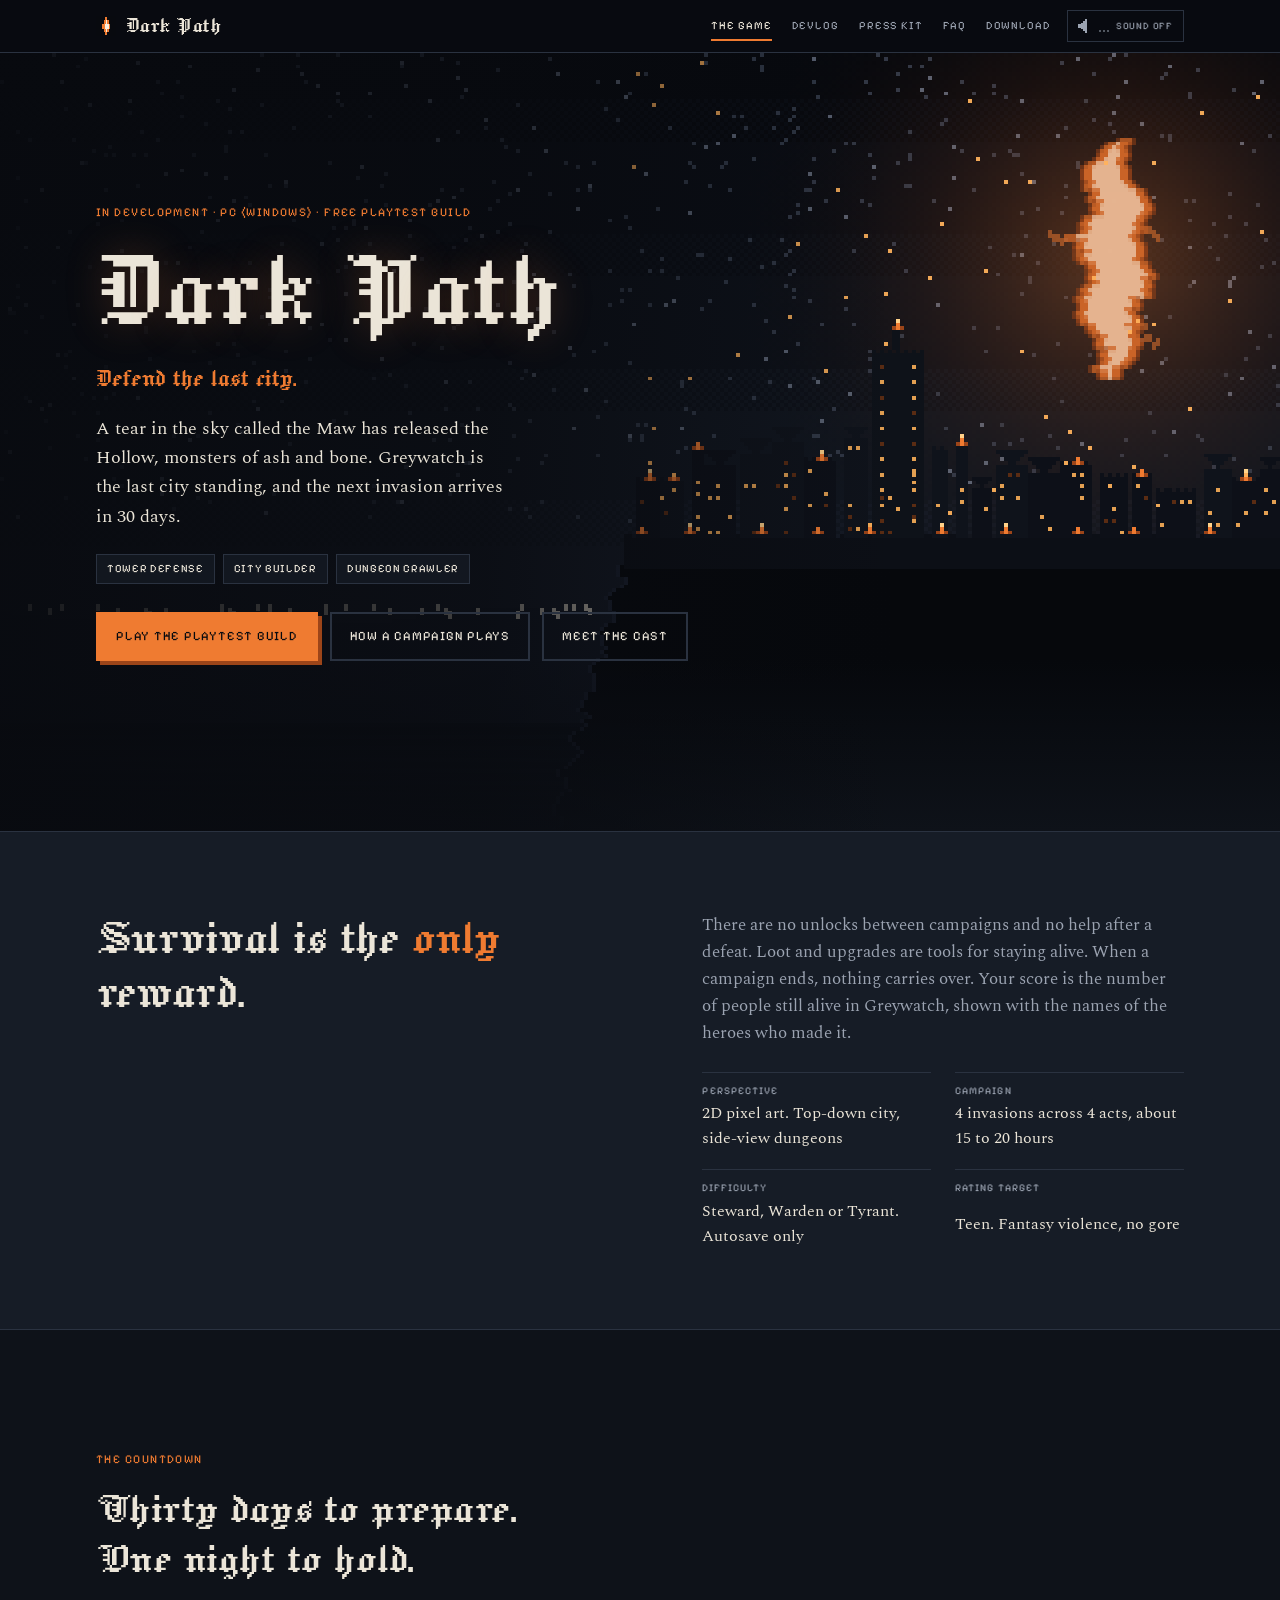
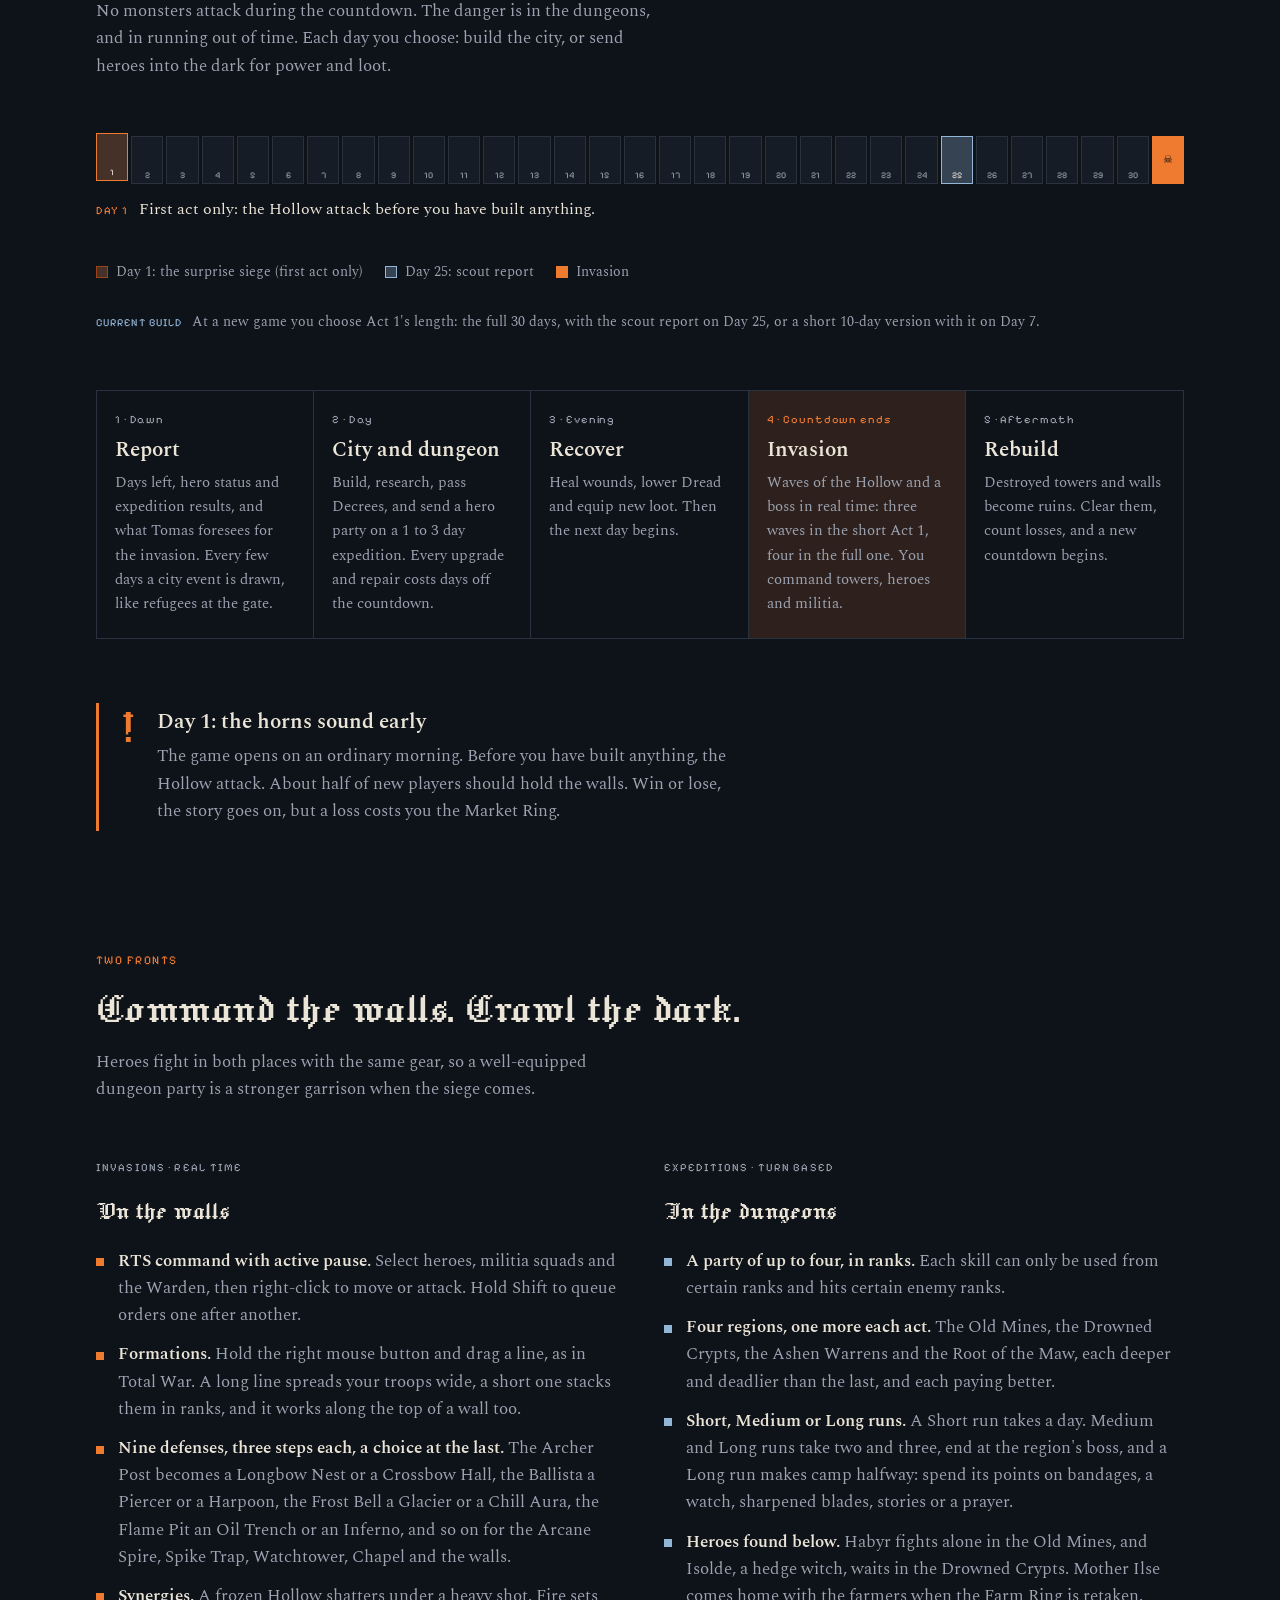
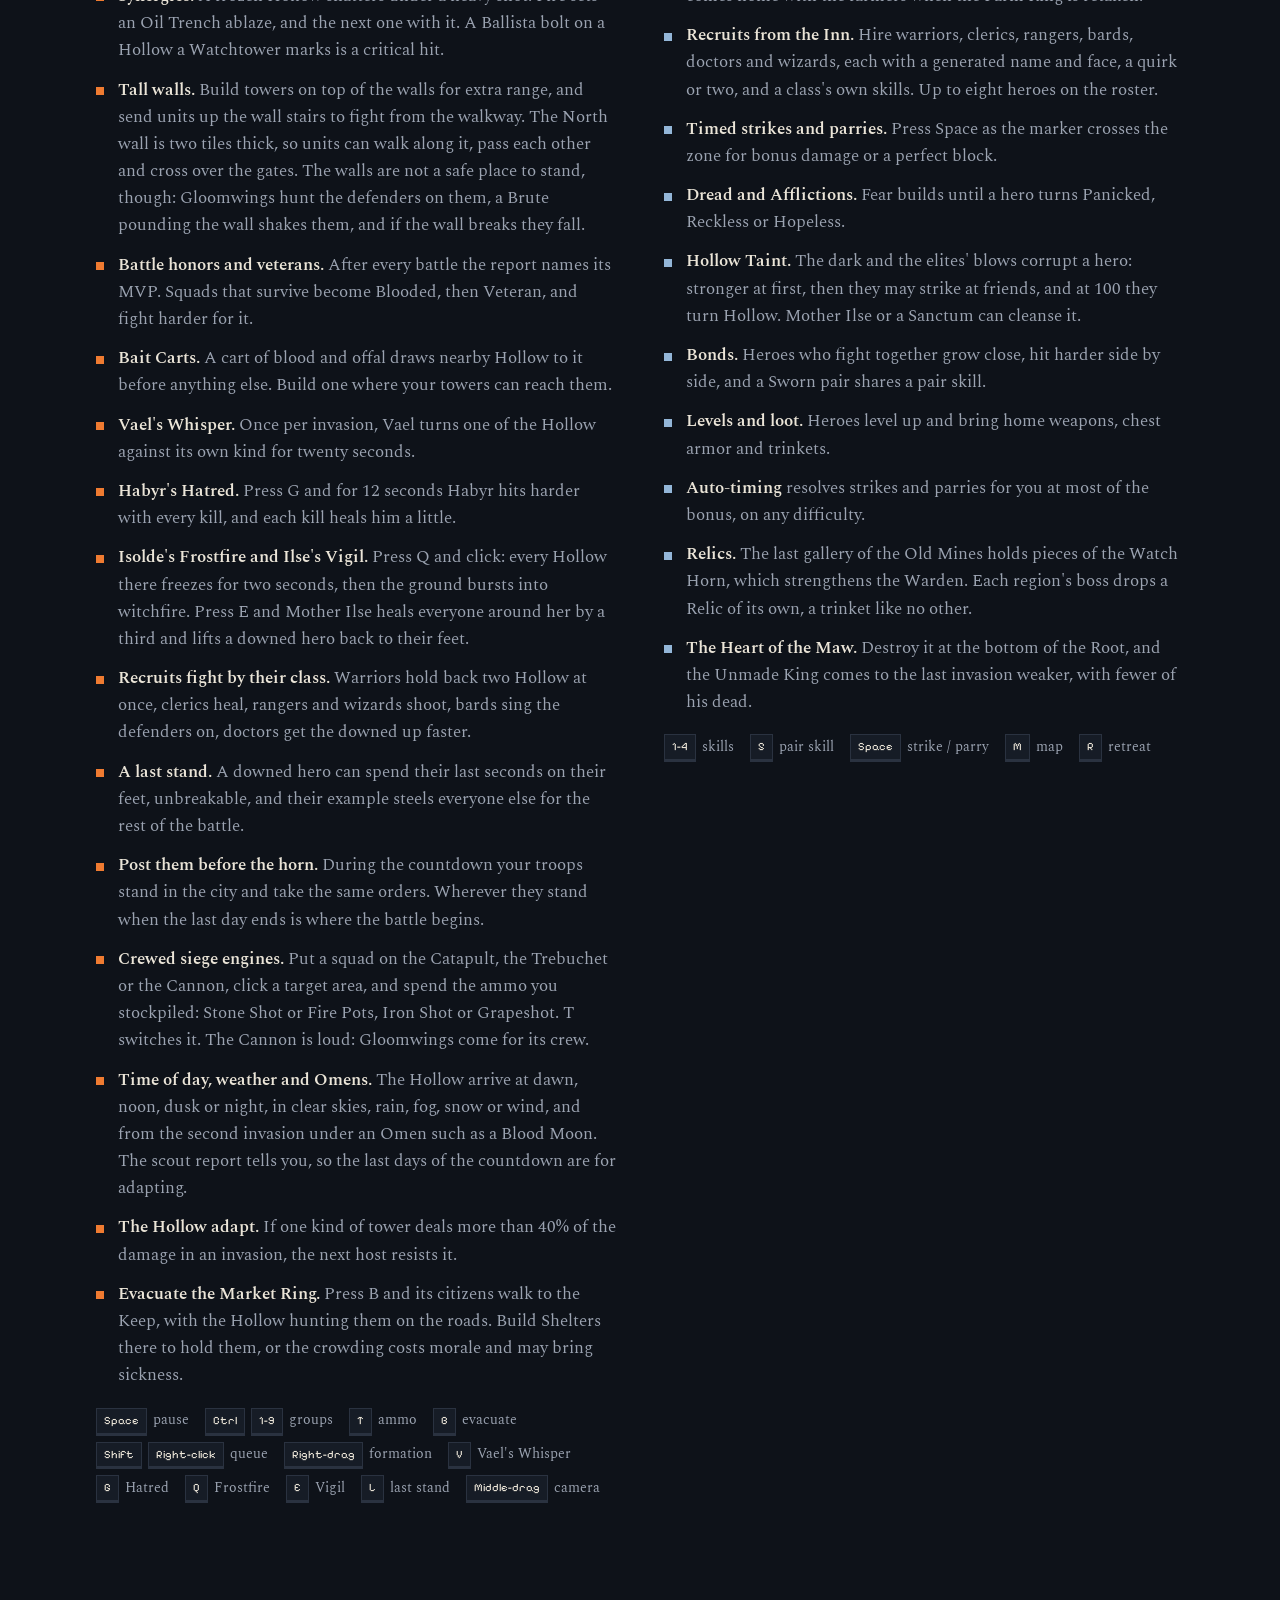
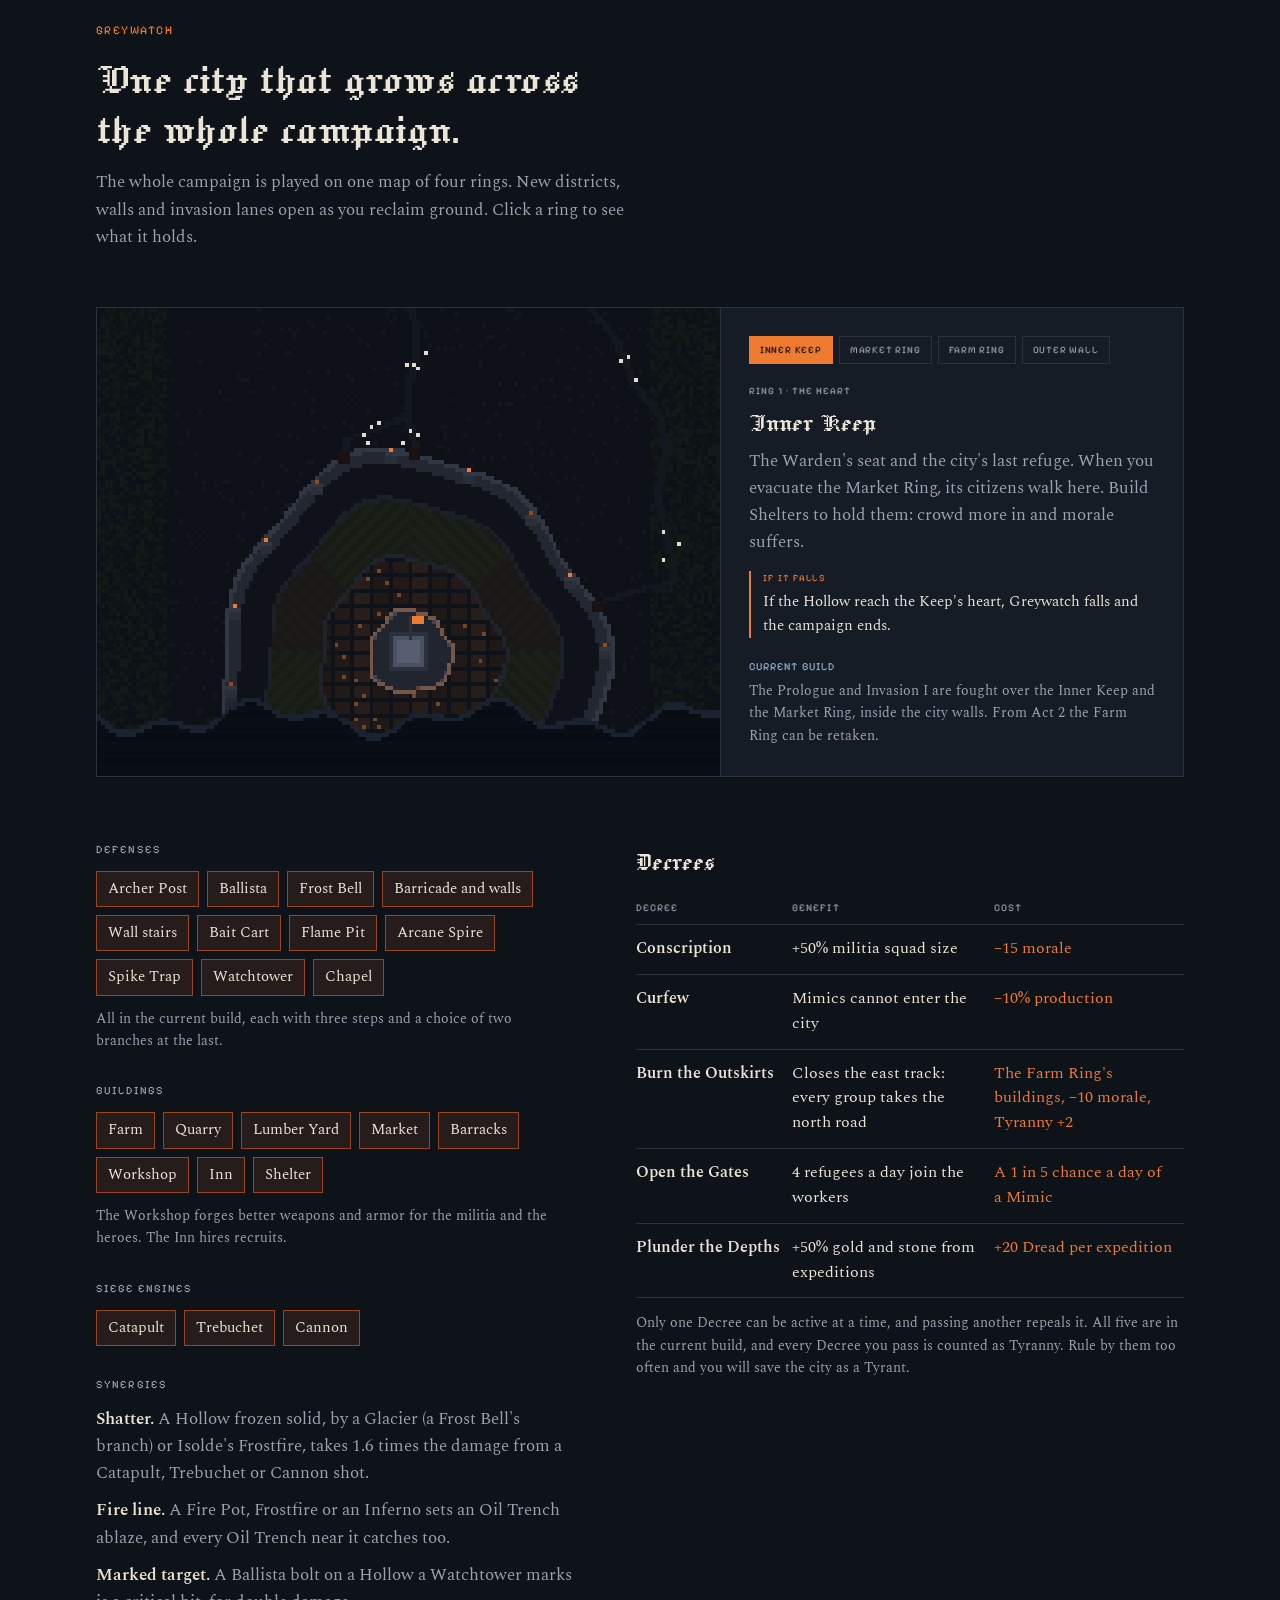
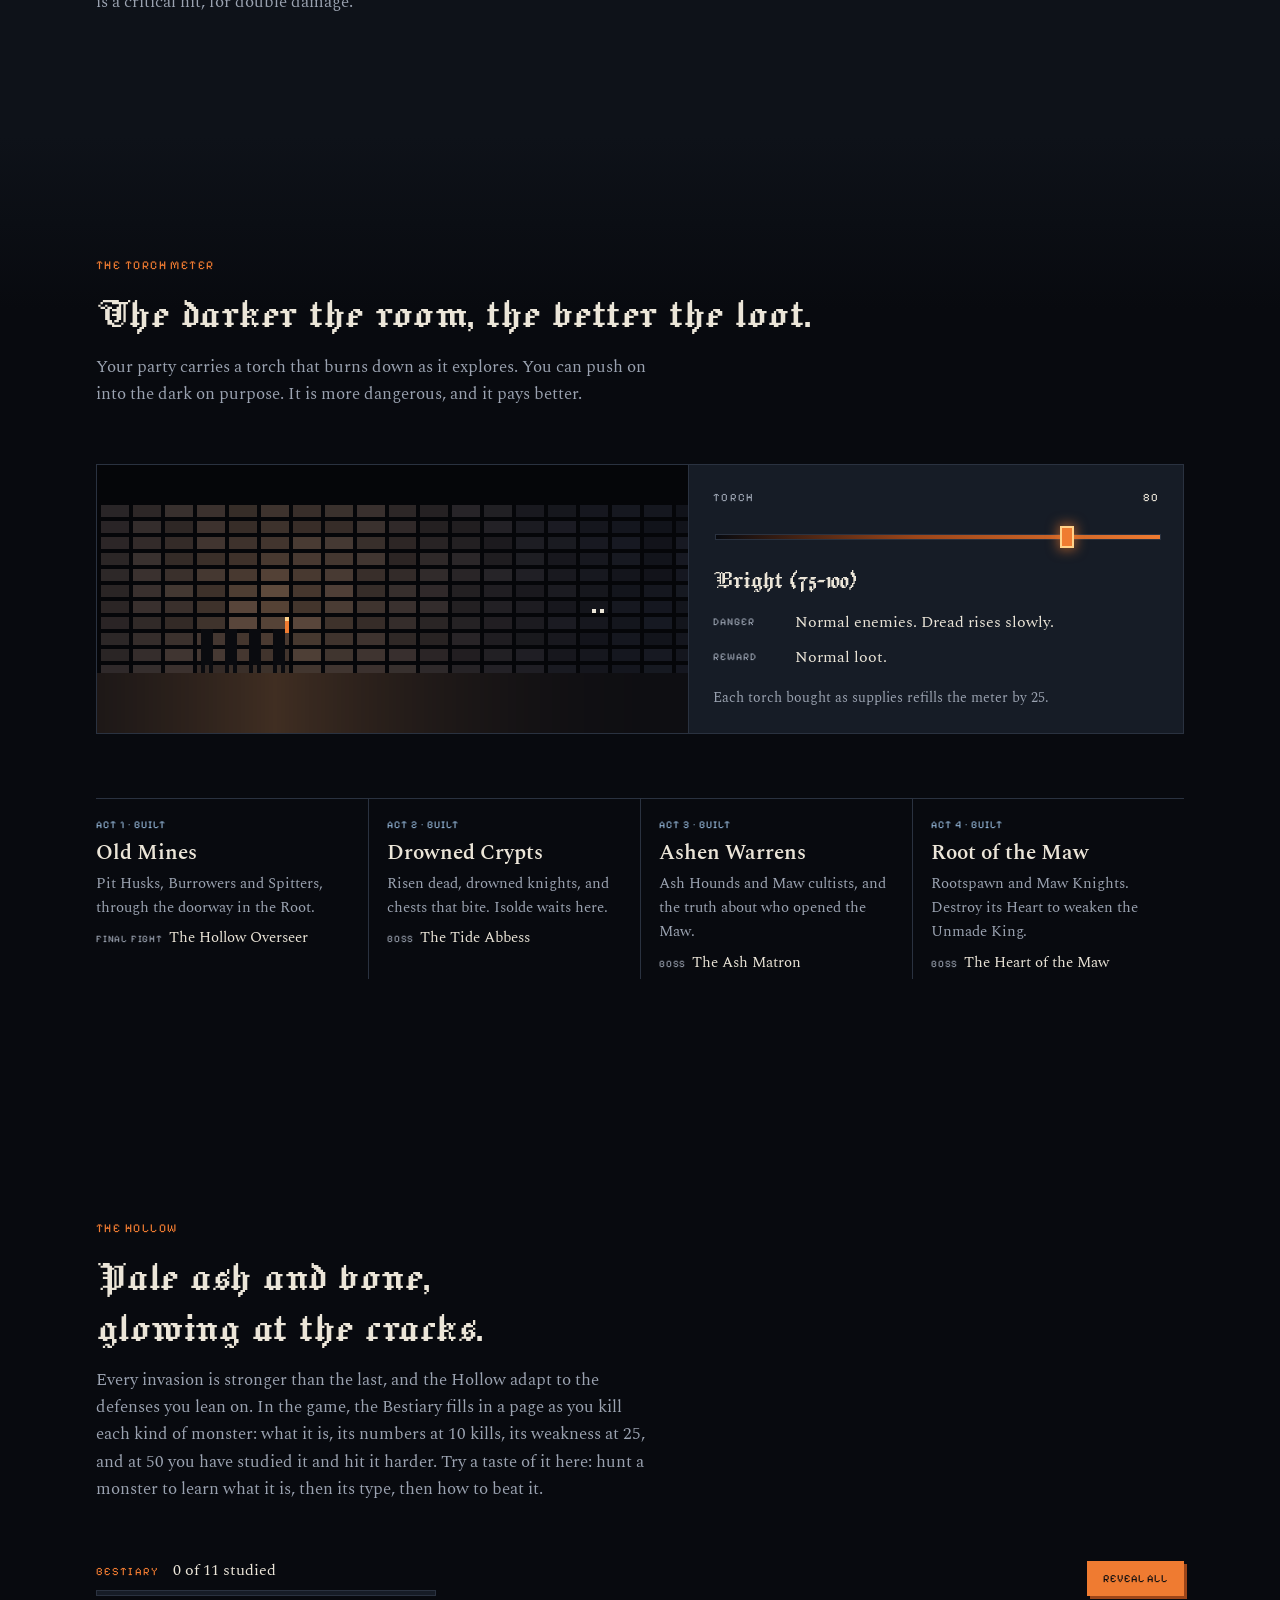
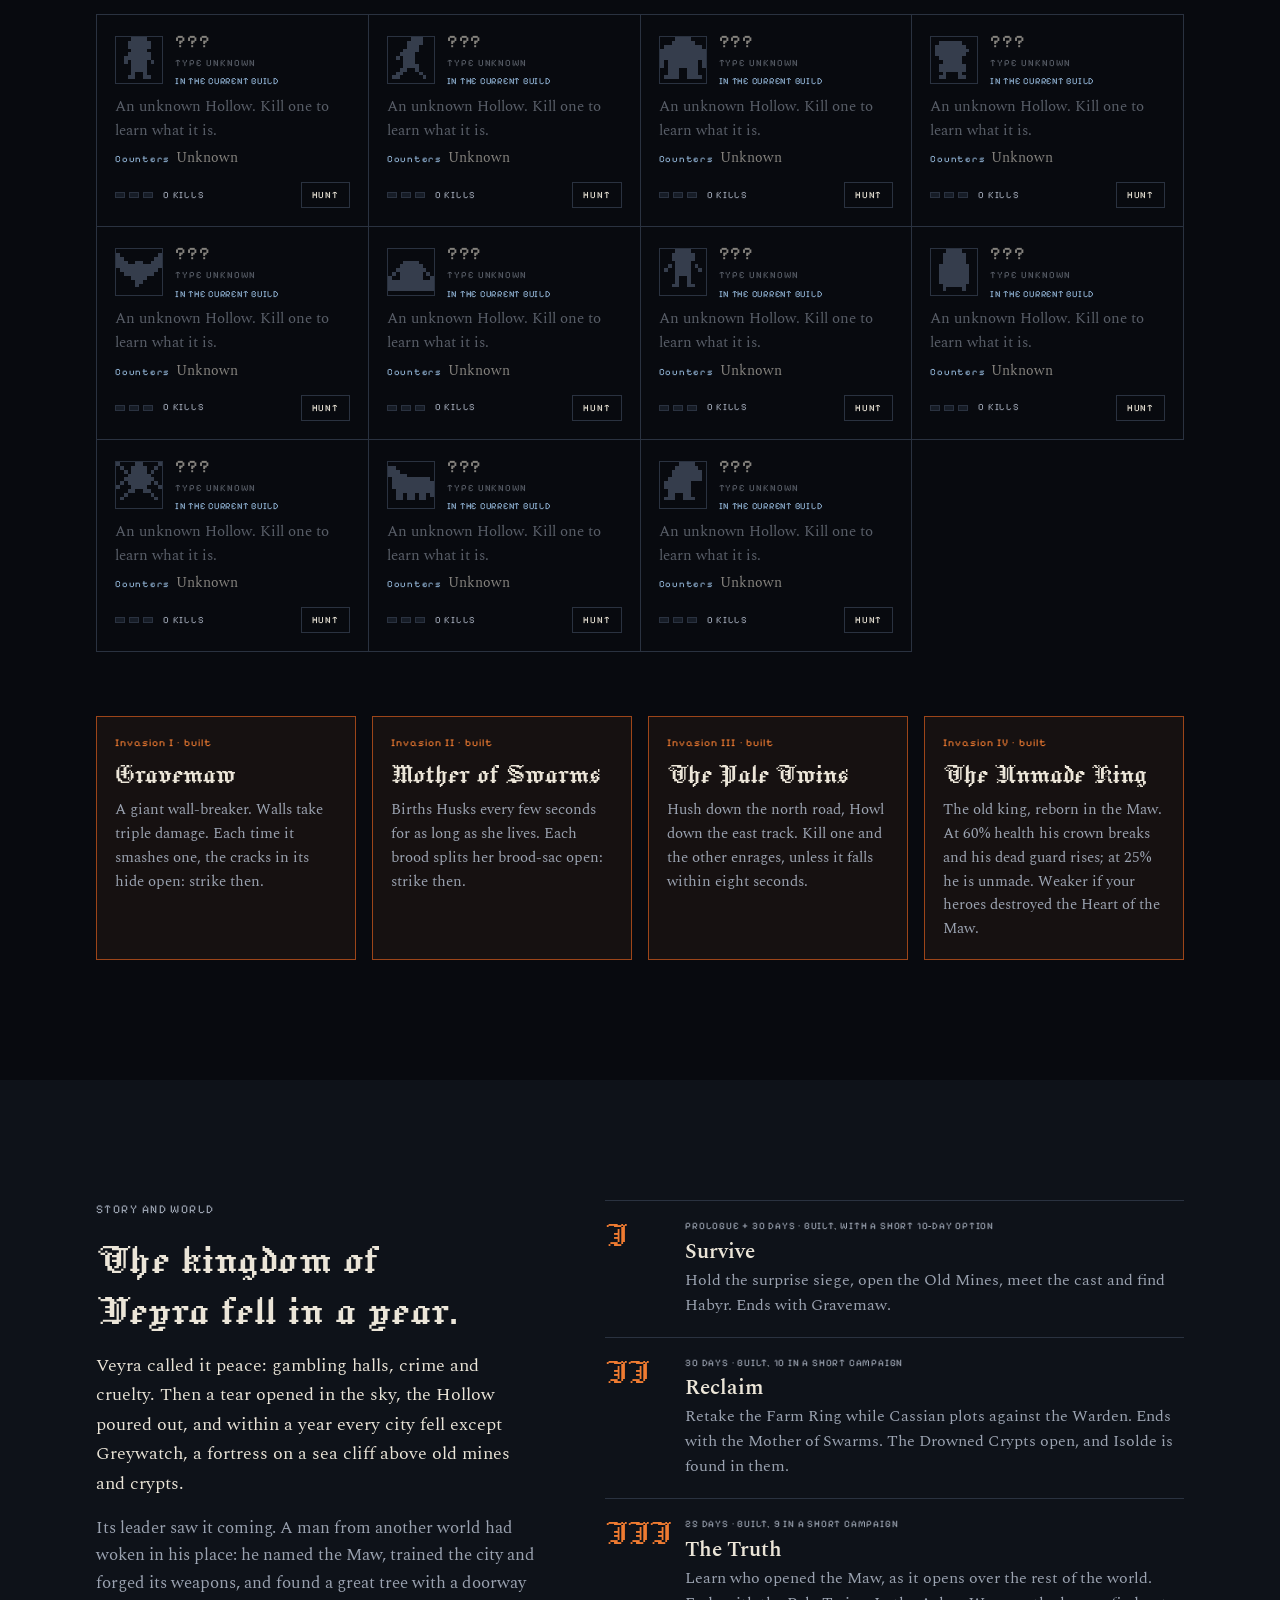
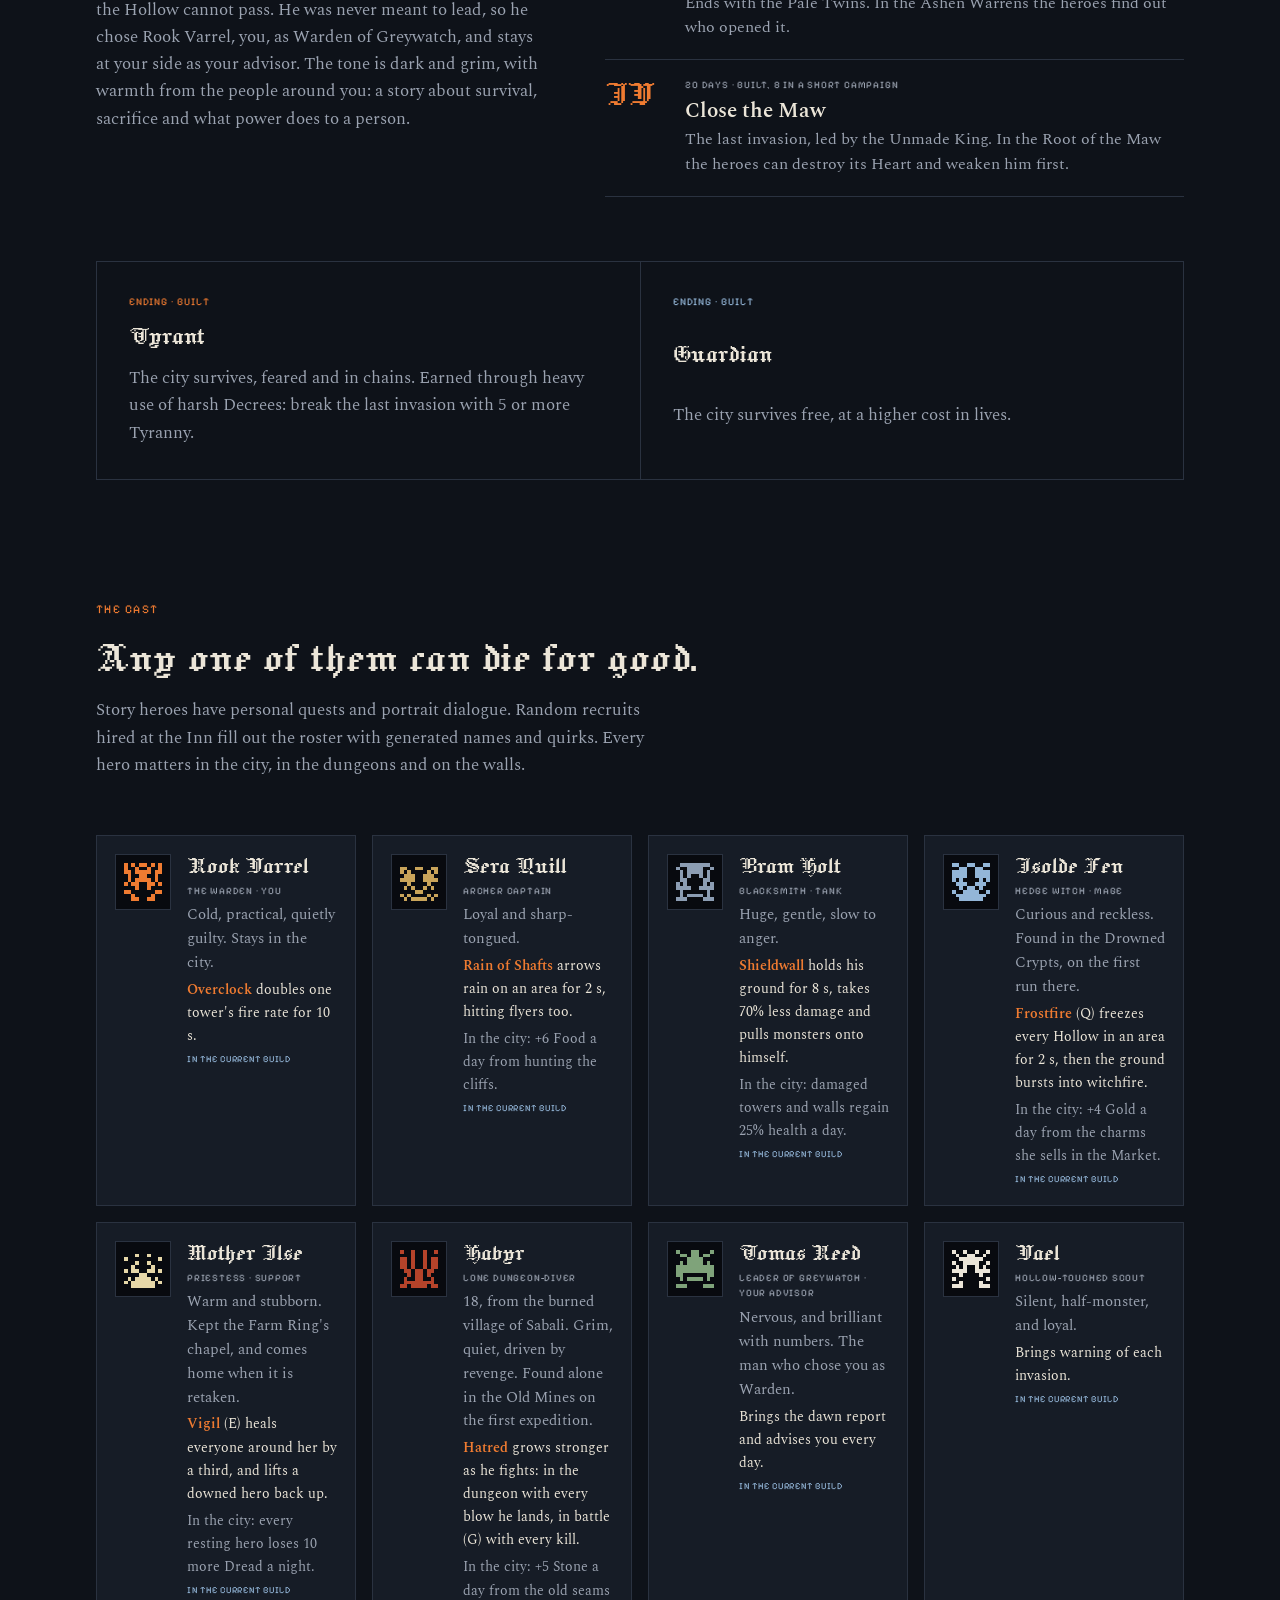
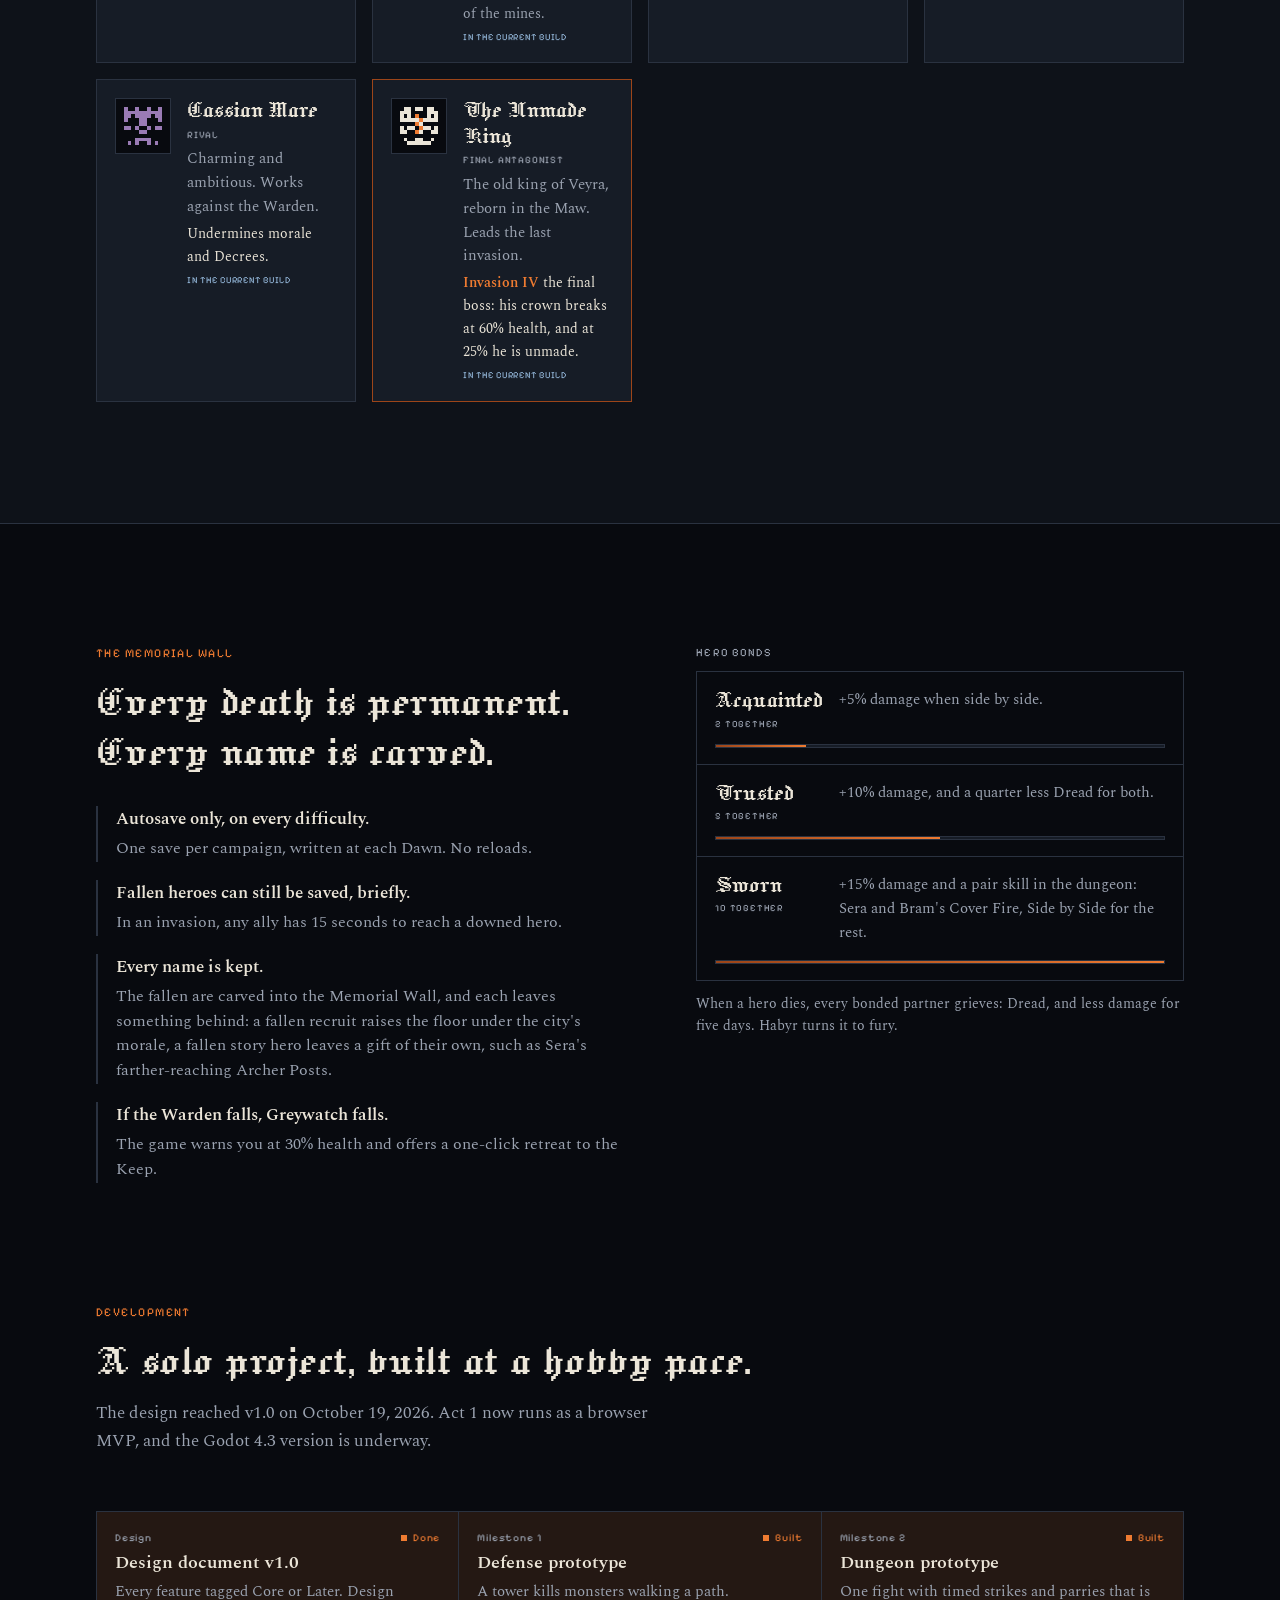
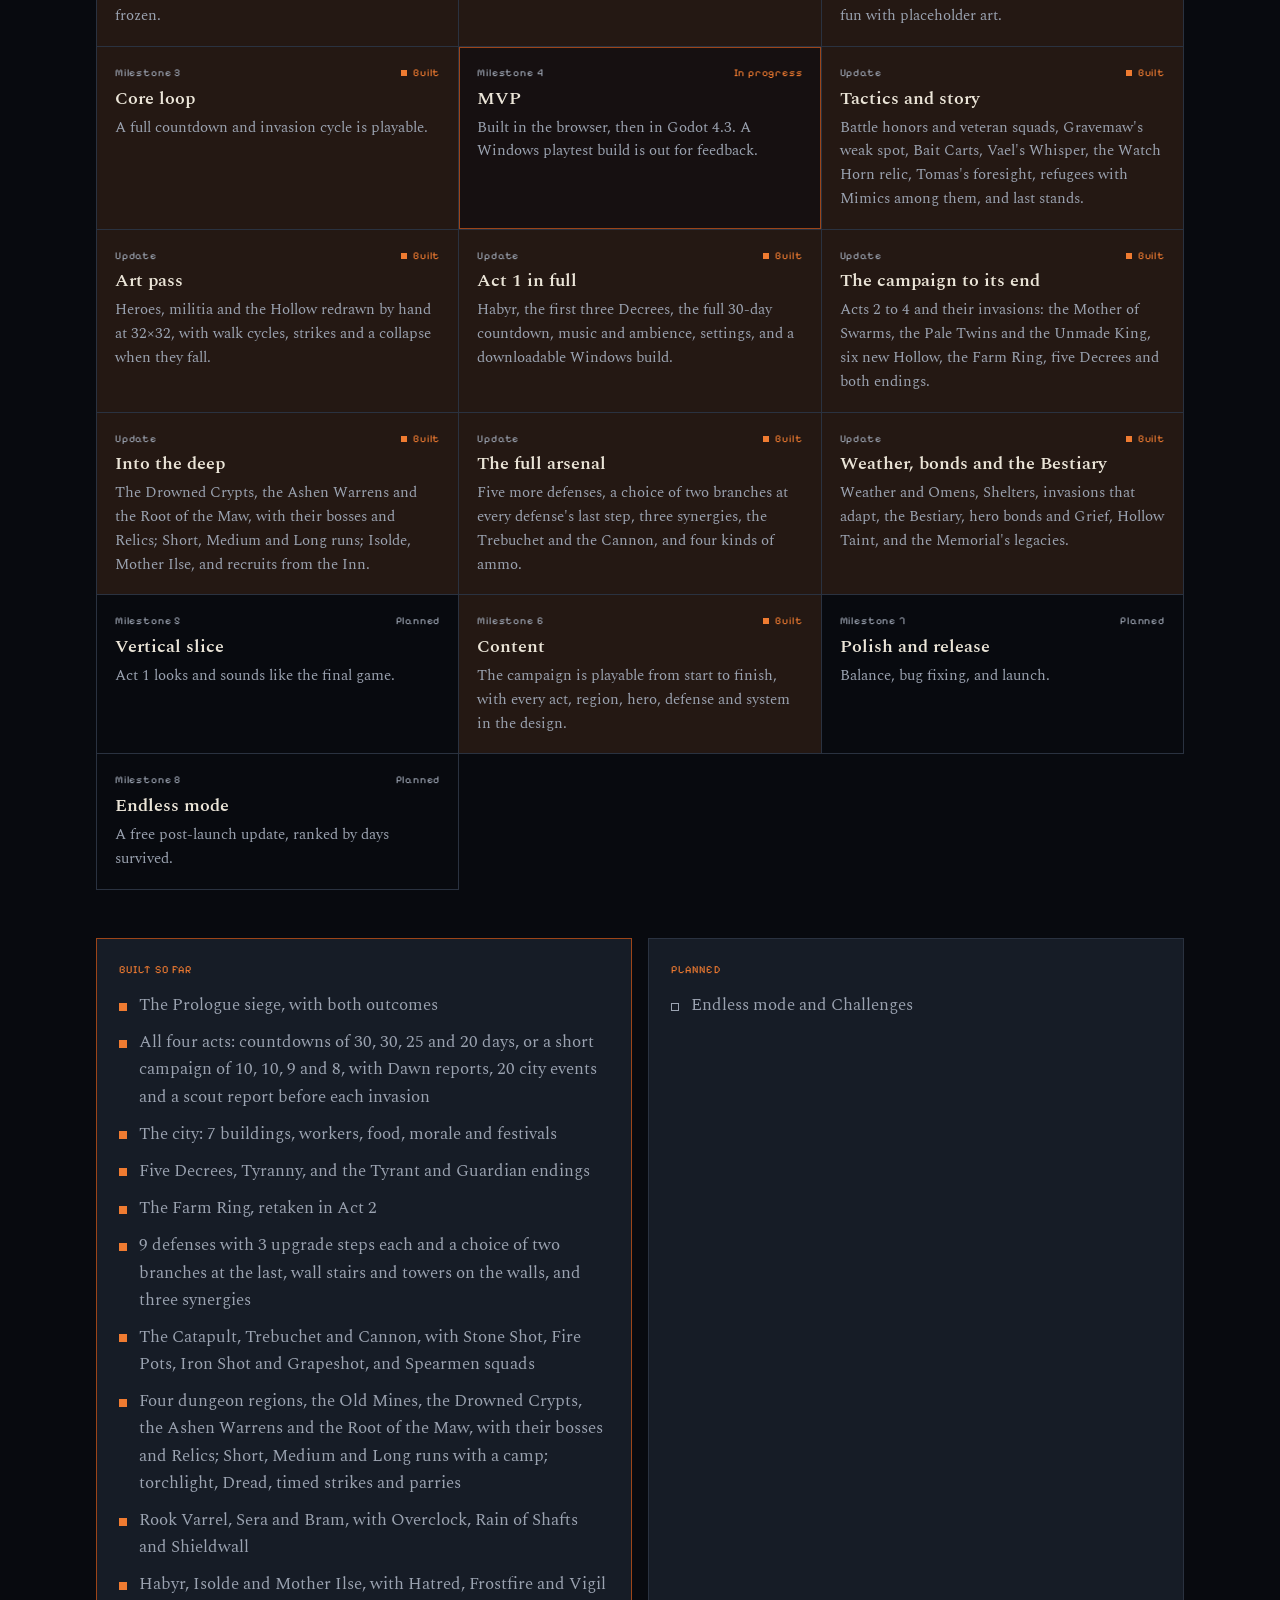
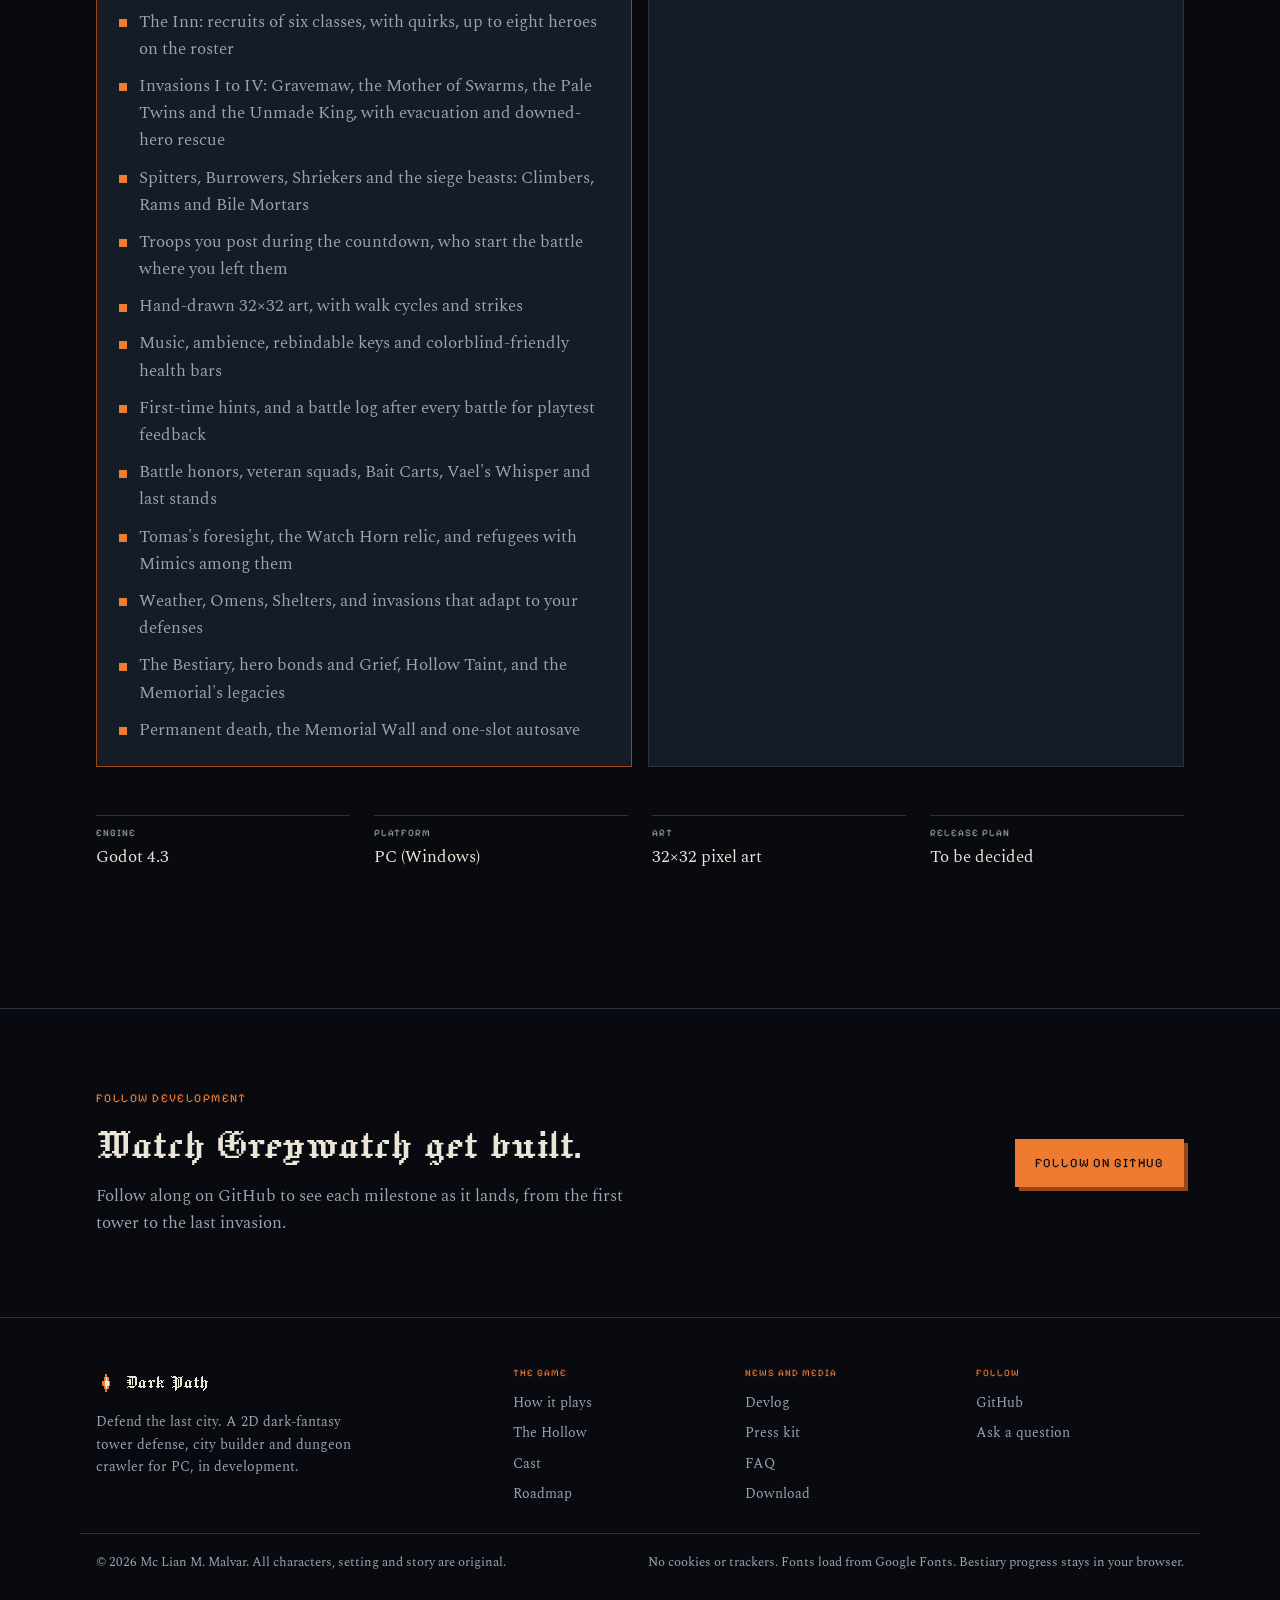
==== index.html @ 4300f41a "Weather and Omens, Shelters, adaptation, the Bestiary, bonds, Taint and the Memorial - Home page: we" ====
<!doctype html>
<html lang="en">
<head>
<meta charset="utf-8">
<meta name="viewport" content="width=device-width, initial-scale=1, viewport-fit=cover">
<title>Dark Path</title>
<meta name="description" content="Dark Path: a 2D dark-fantasy tower defense, city builder and dungeon crawler. Defend the last city.">
<link rel="canonical" href="https://mclianmalvar.github.io/darkpath/">
<meta name="theme-color" content="#080a0f">
<meta property="og:type" content="website">
<meta property="og:site_name" content="Dark Path">
<meta property="og:title" content="Dark Path">
<meta property="og:description" content="Dark Path: a 2D dark-fantasy tower defense, city builder and dungeon crawler. Defend the last city.">
<meta property="og:url" content="https://mclianmalvar.github.io/darkpath/">
<meta property="og:image" content="https://mclianmalvar.github.io/darkpath/og.png">
<meta property="og:image:width" content="1200">
<meta property="og:image:height" content="630">
<meta property="og:image:alt" content="Dark Path: the walled city of Greywatch on a sea cliff, under a glowing tear in the night sky.">
<meta name="twitter:card" content="summary_large_image">
<link rel="icon" type="image/svg+xml" href="assets/favicon.svg">
<link rel="preconnect" href="https://fonts.googleapis.com">
<link rel="preconnect" href="https://fonts.gstatic.com" crossorigin>
<link rel="stylesheet" href="https://fonts.googleapis.com/css2?family=Jacquard+12&family=Pixelify+Sans:wght@400..700&family=Spectral:ital,wght@0,400;0,600;1,400&display=swap">
<link rel="stylesheet" href="assets/site.css">
<script src="assets/site.js" defer></script>
<script src="assets/home.js" defer></script>
</head>
<body>
<header class="topbar">
  <div class="wrap">
    <a class="mark" href="#top"><svg viewBox="0 0 16 16" width="20" height="20" aria-hidden="true" shape-rendering="crispEdges"><rect width="16" height="16" fill="#080a0f"/><path fill="#ef7b31" d="M7 1h2v2h1v3h1v4h-1v3H9v2H7v-2H6v-3H5V6h1V3h1z"/><path fill="#f7efe0" d="M8 3h1v3h1v4H9v3H8v-3H7V6h1z"/></svg>Dark Path</a>
    <nav aria-label="Site">
      <a href="index.html" aria-current="page">The game</a>
      <a href="devlog.html">Devlog</a>
      <a href="presskit.html">Press kit</a>
      <a href="faq.html">FAQ</a>
      <a href="download.html">Download</a>
    </nav>
    <div class="bar-actions">
      <button type="button" class="sound-toggle" id="sound-toggle" aria-pressed="false" aria-label="Sound">
        <svg viewBox="0 0 14 14" width="14" height="14" aria-hidden="true" shape-rendering="crispEdges" fill="currentColor"><rect x="0" y="5" width="3" height="4"/><rect x="3" y="4" width="2" height="6"/><rect x="5" y="2" width="2" height="10"/><rect x="7" y="0" width="2" height="14"/></svg>
        <span class="bars" aria-hidden="true"><i></i><i></i><i></i></span>
        <span class="sound-label">Sound off</span>
      </button>
      <button type="button" class="menu-btn" id="menu-btn" aria-expanded="false" aria-controls="mmenu" aria-label="Open menu"><i></i><i></i><i></i></button>
    </div>
  </div>
  <span class="fuse" aria-hidden="true"></span>
</header>

<div class="mmenu" id="mmenu">
  <nav aria-label="All pages">
    <span class="menu-label">On this page</span>
    <a href="#cycle" style="--i:0"><span>The countdown</span><small>Thirty days to prepare</small></a>
    <a href="#fight" style="--i:1"><span>Two fronts</span><small>The walls and the dungeons</small></a>
    <a href="#city" style="--i:2"><span>Greywatch</span><small>The map and the Decrees</small></a>
    <a href="#dungeon" style="--i:3"><span>The torch meter</span><small>Push into the dark</small></a>
    <a href="#hollow" style="--i:4"><span>The Hollow</span><small>The Bestiary and the bosses</small></a>
    <a href="#story" style="--i:5"><span>Story</span><small>The fall of Veyra</small></a>
    <a href="#cast" style="--i:6"><span>Cast</span><small>Ten characters</small></a>
    <a href="#memorial" style="--i:7"><span>Memorial Wall</span><small>Every death is final</small></a>
    <a href="#roadmap" style="--i:8"><span>Roadmap</span><small>Development milestones</small></a>
    <span class="menu-label">Pages</span>
    <a href="index.html" aria-current="page" style="--i:9"><span>The game</span><small>Defend the last city</small></a>
    <a href="devlog.html" style="--i:10"><span>Devlog</span><small>News from Greywatch</small></a>
    <a href="presskit.html" style="--i:11"><span>Press kit</span><small>Facts, logos and art</small></a>
    <a href="faq.html" style="--i:12"><span>FAQ</span><small>Common questions</small></a>
    <a href="download.html" style="--i:13"><span>Download</span><small>Play the playtest build</small></a>
  </nav>
</div>

<main id="top">
  <section class="hero" aria-label="Dark Path">
    <canvas id="scene" aria-hidden="true"></canvas>
    <div class="wrap">
      <div class="hero-inner">
        <p class="eyebrow">In development &middot; PC (Windows) &middot; free playtest build</p>
        <h1>Dark Path</h1>
        <p class="tagline">Defend the last city.</p>
        <p class="pitch">A tear in the sky called the Maw has released the Hollow, monsters of ash and bone. Greywatch is the last city standing, and the next invasion arrives in 30 days.</p>
        <div class="genres"><span>Tower defense</span><span>City builder</span><span>Dungeon crawler</span></div>
        <div class="actions">
          <a class="btn" href="download.html">Play the playtest build</a>
          <a class="btn ghost" href="#cycle">How a campaign plays</a>
          <a class="btn ghost" href="#cast">Meet the cast</a>
        </div>
      </div>
    </div>
  </section>

  <section class="pillar" aria-label="Design pillar">
    <div class="wrap">
      <blockquote>Survival is the <em>only</em> reward.</blockquote>
      <div class="copy">
        <p>There are no unlocks between campaigns and no help after a defeat. Loot and upgrades are tools for staying alive. When a campaign ends, nothing carries over. Your score is the number of people still alive in Greywatch, shown with the names of the heroes who made it.</p>
        <dl class="facts">
          <div><dt>Perspective</dt><dd>2D pixel art. Top-down city, side-view dungeons</dd></div>
          <div><dt>Campaign</dt><dd>4 invasions across 4 acts, about 15 to 20 hours</dd></div>
          <div><dt>Difficulty</dt><dd>Steward, Warden or Tyrant. Autosave only</dd></div>
          <div><dt>Rating target</dt><dd>Teen. Fantasy violence, no gore</dd></div>
        </dl>
      </div>
    </div>
  </section>

  <section class="section" id="cycle">
    <div class="wrap">
      <div class="section-head">
        <p class="eyebrow">The countdown</p>
        <h2>Thirty days to prepare. One night to hold.</h2>
        <p class="lede">No monsters attack during the countdown. The danger is in the dungeons, and in running out of time. Each day you choose: build the city, or send heroes into the dark for power and loot.</p>
      </div>

      <div class="countdown" id="countdown" aria-label="A 30-day countdown ending in an invasion"></div>
      <p class="day-readout" id="day-readout"></p>
      <div class="legend">
        <span><i class="pro"></i>Day 1: the surprise siege (first act only)</span>
        <span><i class="scout"></i>Day 25: scout report</span>
        <span><i class="inv"></i>Invasion</span>
      </div>
      <p class="build-note"><b>Current build</b>At a new game you choose Act 1's length: the full 30 days, with the scout report on Day 25, or a short 10-day version with it on Day 7.</p>

      <ol class="phases">
        <li><span class="n">1 &middot; Dawn</span><h3>Report</h3><p>Days left, hero status and expedition results, and what Tomas foresees for the invasion. Every few days a city event is drawn, like refugees at the gate.</p></li>
        <li><span class="n">2 &middot; Day</span><h3>City and dungeon</h3><p>Build, research, pass Decrees, and send a hero party on a 1 to 3 day expedition. Every upgrade and repair costs days off the countdown.</p></li>
        <li><span class="n">3 &middot; Evening</span><h3>Recover</h3><p>Heal wounds, lower Dread and equip new loot. Then the next day begins.</p></li>
        <li class="hot"><span class="n">4 &middot; Countdown ends</span><h3>Invasion</h3><p>Waves of the Hollow and a boss in real time: three waves in the short Act 1, four in the full one. You command towers, heroes and militia.</p></li>
        <li><span class="n">5 &middot; Aftermath</span><h3>Rebuild</h3><p>Destroyed towers and walls become ruins. Clear them, count losses, and a new countdown begins.</p></li>
      </ol>
      <div class="prologue">
        <span class="horn" aria-hidden="true">!</span>
        <div>
          <h3>Day 1: the horns sound early</h3>
          <p>The game opens on an ordinary morning. Before you have built anything, the Hollow attack. About half of new players should hold the walls. Win or lose, the story goes on, but a loss costs you the Market Ring.</p>
        </div>
      </div>
    </div>
  </section>

  <section class="section" id="fight" style="padding-top:0">
    <div class="wrap">
      <div class="section-head">
        <p class="eyebrow">Two fronts</p>
        <h2>Command the walls. Crawl the dark.</h2>
        <p class="lede">Heroes fight in both places with the same gear, so a well-equipped dungeon party is a stronger garrison when the siege comes.</p>
      </div>
      <div class="fronts">
        <article class="front">
          <span class="mode">Invasions &middot; real time</span>
          <h3>On the walls</h3>
          <ul>
            <li><strong>RTS command with active pause.</strong> Select heroes, militia squads and the Warden, then right-click to move or attack. Hold Shift to queue orders one after another.</li>
            <li><strong>Formations.</strong> Hold the right mouse button and drag a line, as in Total War. A long line spreads your troops wide, a short one stacks them in ranks, and it works along the top of a wall too.</li>
            <li><strong>Nine defenses, three steps each, a choice at the last.</strong> The Archer Post becomes a Longbow Nest or a Crossbow Hall, the Ballista a Piercer or a Harpoon, the Frost Bell a Glacier or a Chill Aura, the Flame Pit an Oil Trench or an Inferno, and so on for the Arcane Spire, Spike Trap, Watchtower, Chapel and the walls.</li>
            <li><strong>Synergies.</strong> A frozen Hollow shatters under a heavy shot. Fire sets an Oil Trench ablaze, and the next one with it. A Ballista bolt on a Hollow a Watchtower marks is a critical hit.</li>
            <li><strong>Tall walls.</strong> Build towers on top of the walls for extra range, and send units up the wall stairs to fight from the walkway. The North wall is two tiles thick, so units can walk along it, pass each other and cross over the gates. The walls are not a safe place to stand, though: Gloomwings hunt the defenders on them, a Brute pounding the wall shakes them, and if the wall breaks they fall.</li>
            <li><strong>Battle honors and veterans.</strong> After every battle the report names its MVP. Squads that survive become Blooded, then Veteran, and fight harder for it.</li>
            <li><strong>Bait Carts.</strong> A cart of blood and offal draws nearby Hollow to it before anything else. Build one where your towers can reach them.</li>
            <li><strong>Vael's Whisper.</strong> Once per invasion, Vael turns one of the Hollow against its own kind for twenty seconds.</li>
            <li><strong>Habyr's Hatred.</strong> Press G and for 12 seconds Habyr hits harder with every kill, and each kill heals him a little.</li>
            <li><strong>Isolde's Frostfire and Ilse's Vigil.</strong> Press Q and click: every Hollow there freezes for two seconds, then the ground bursts into witchfire. Press E and Mother Ilse heals everyone around her by a third and lifts a downed hero back to their feet.</li>
            <li><strong>Recruits fight by their class.</strong> Warriors hold back two Hollow at once, clerics heal, rangers and wizards shoot, bards sing the defenders on, doctors get the downed up faster.</li>
            <li><strong>A last stand.</strong> A downed hero can spend their last seconds on their feet, unbreakable, and their example steels everyone else for the rest of the battle.</li>
            <li><strong>Post them before the horn.</strong> During the countdown your troops stand in the city and take the same orders. Wherever they stand when the last day ends is where the battle begins.</li>
            <li><strong>Crewed siege engines.</strong> Put a squad on the Catapult, the Trebuchet or the Cannon, click a target area, and spend the ammo you stockpiled: Stone Shot or Fire Pots, Iron Shot or Grapeshot. T switches it. The Cannon is loud: Gloomwings come for its crew.</li>
            <li><strong>Time of day, weather and Omens.</strong> The Hollow arrive at dawn, noon, dusk or night, in clear skies, rain, fog, snow or wind, and from the second invasion under an Omen such as a Blood Moon. The scout report tells you, so the last days of the countdown are for adapting.</li>
            <li><strong>The Hollow adapt.</strong> If one kind of tower deals more than 40% of the damage in an invasion, the next host resists it.</li>
            <li><strong>Evacuate the Market Ring.</strong> Press B and its citizens walk to the Keep, with the Hollow hunting them on the roads. Build Shelters there to hold them, or the crowding costs morale and may bring sickness.</li>
          </ul>
          <div class="keys"><span class="k"><kbd>Space</kbd><span>pause</span></span><span class="k"><kbd>Ctrl</kbd><kbd>1-9</kbd><span>groups</span></span><span class="k"><kbd>T</kbd><span>ammo</span></span><span class="k"><kbd>B</kbd><span>evacuate</span></span><span class="k"><kbd>Shift</kbd><kbd>Right-click</kbd><span>queue</span></span><span class="k"><kbd>Right-drag</kbd><span>formation</span></span><span class="k"><kbd>V</kbd><span>Vael's Whisper</span></span><span class="k"><kbd>G</kbd><span>Hatred</span></span><span class="k"><kbd>Q</kbd><span>Frostfire</span></span><span class="k"><kbd>E</kbd><span>Vigil</span></span><span class="k"><kbd>L</kbd><span>last stand</span></span><span class="k"><kbd>Middle-drag</kbd><span>camera</span></span></div>
        </article>
        <article class="front dungeon">
          <span class="mode">Expeditions &middot; turn based</span>
          <h3>In the dungeons</h3>
          <ul>
            <li><strong>A party of up to four, in ranks.</strong> Each skill can only be used from certain ranks and hits certain enemy ranks.</li>
            <li><strong>Four regions, one more each act.</strong> The Old Mines, the Drowned Crypts, the Ashen Warrens and the Root of the Maw, each deeper and deadlier than the last, and each paying better.</li>
            <li><strong>Short, Medium or Long runs.</strong> A Short run takes a day. Medium and Long runs take two and three, end at the region's boss, and a Long run makes camp halfway: spend its points on bandages, a watch, sharpened blades, stories or a prayer.</li>
            <li><strong>Heroes found below.</strong> Habyr fights alone in the Old Mines, and Isolde, a hedge witch, waits in the Drowned Crypts. Mother Ilse comes home with the farmers when the Farm Ring is retaken.</li>
            <li><strong>Recruits from the Inn.</strong> Hire warriors, clerics, rangers, bards, doctors and wizards, each with a generated name and face, a quirk or two, and a class's own skills. Up to eight heroes on the roster.</li>
            <li><strong>Timed strikes and parries.</strong> Press Space as the marker crosses the zone for bonus damage or a perfect block.</li>
            <li><strong>Dread and Afflictions.</strong> Fear builds until a hero turns Panicked, Reckless or Hopeless.</li>
            <li><strong>Hollow Taint.</strong> The dark and the elites' blows corrupt a hero: stronger at first, then they may strike at friends, and at 100 they turn Hollow. Mother Ilse or a Sanctum can cleanse it.</li>
            <li><strong>Bonds.</strong> Heroes who fight together grow close, hit harder side by side, and a Sworn pair shares a pair skill.</li>
            <li><strong>Levels and loot.</strong> Heroes level up and bring home weapons, chest armor and trinkets.</li>
            <li><strong>Auto-timing</strong> resolves strikes and parries for you at most of the bonus, on any difficulty.</li>
            <li><strong>Relics.</strong> The last gallery of the Old Mines holds pieces of the Watch Horn, which strengthens the Warden. Each region's boss drops a Relic of its own, a trinket like no other.</li>
            <li><strong>The Heart of the Maw.</strong> Destroy it at the bottom of the Root, and the Unmade King comes to the last invasion weaker, with fewer of his dead.</li>
          </ul>
          <div class="keys"><span class="k"><kbd>1-4</kbd><span>skills</span></span><span class="k"><kbd>5</kbd><span>pair skill</span></span><span class="k"><kbd>Space</kbd><span>strike / parry</span></span><span class="k"><kbd>M</kbd><span>map</span></span><span class="k"><kbd>R</kbd><span>retreat</span></span></div>
        </article>
      </div>
    </div>
  </section>

  <section class="section" id="city" style="padding-top:0">
    <div class="wrap">
      <div class="section-head">
        <p class="eyebrow">Greywatch</p>
        <h2>One city that grows across the whole campaign.</h2>
        <p class="lede">The whole campaign is played on one map of four rings. New districts, walls and invasion lanes open as you reclaim ground. Click a ring to see what it holds.</p>
      </div>
      <div class="ring-map">
        <div class="map-frame">
          <canvas id="city-map" aria-hidden="true"></canvas>
          <span class="map-tip" id="map-tip" hidden></span>
        </div>
        <div class="ring-panel">
          <div class="ring-tabs" role="tablist" aria-label="City rings">
            <button type="button" role="tab" class="ring-tab" id="ring-tab-0" aria-controls="ring-info">Inner Keep</button>
            <button type="button" role="tab" class="ring-tab" id="ring-tab-1" aria-controls="ring-info">Market Ring</button>
            <button type="button" role="tab" class="ring-tab" id="ring-tab-2" aria-controls="ring-info">Farm Ring</button>
            <button type="button" role="tab" class="ring-tab" id="ring-tab-3" aria-controls="ring-info">Outer Wall</button>
          </div>
          <div class="ring-info" id="ring-info" role="tabpanel" aria-labelledby="ring-tab-0">
            <p class="ring-pos">Ring 1 &middot; the heart</p>
            <h3>Inner Keep</h3>
            <p class="ring-text">The Warden's seat and the city's last refuge.</p>
            <p class="ring-fall"><b>If it falls</b><span>Greywatch falls and the campaign ends.</span></p>
          </div>
          <p class="build-note"><b>Current build</b>The Prologue and Invasion I are fought over the Inner Keep and the Market Ring, inside the city walls. From Act 2 the Farm Ring can be retaken.</p>
        </div>
      </div>
    </div>
    <div class="wrap city-grid">
      <div>
        <div class="sub">
          <span class="label">Defenses</span>
          <div class="chips"><span class="built">Archer Post</span><span class="built">Ballista</span><span class="built">Frost Bell</span><span class="built">Barricade and walls</span><span class="built">Wall stairs</span><span class="built">Bait Cart</span><span class="built">Flame Pit</span><span class="built">Arcane Spire</span><span class="built">Spike Trap</span><span class="built">Watchtower</span><span class="built">Chapel</span></div>
          <p class="chips-note">All in the current build, each with three steps and a choice of two branches at the last.</p>
        </div>
        <div class="sub">
          <span class="label">Buildings</span>
          <div class="chips"><span class="built">Farm</span><span class="built">Quarry</span><span class="built">Lumber Yard</span><span class="built">Market</span><span class="built">Barracks</span><span class="built">Workshop</span><span class="built">Inn</span><span class="built">Shelter</span></div>
          <p class="chips-note">The Workshop forges better weapons and armor for the militia and the heroes. The Inn hires recruits.</p>
        </div>
        <div class="sub">
          <span class="label">Siege engines</span>
          <div class="chips"><span class="built">Catapult</span><span class="built">Trebuchet</span><span class="built">Cannon</span></div>
        </div>
        <div class="sub">
          <span class="label">Synergies</span>
          <ul class="synergy">
            <li><b>Shatter.</b> A Hollow frozen solid, by a Glacier (a Frost Bell's branch) or Isolde's Frostfire, takes 1.6 times the damage from a Catapult, Trebuchet or Cannon shot.</li>
            <li><b>Fire line.</b> A Fire Pot, Frostfire or an Inferno sets an Oil Trench ablaze, and every Oil Trench near it catches too.</li>
            <li><b>Marked target.</b> A Ballista bolt on a Hollow a Watchtower marks is a critical hit, for double damage.</li>
          </ul>
        </div>
      </div>
      <div class="table-scroll">
        <table>
          <caption>Decrees</caption>
          <thead><tr><th scope="col">Decree</th><th scope="col">Benefit</th><th scope="col">Cost</th></tr></thead>
          <tbody>
            <tr><td>Conscription</td><td>+50% militia squad size</td><td class="cost">&minus;15 morale</td></tr>
            <tr><td>Curfew</td><td>Mimics cannot enter the city</td><td class="cost">&minus;10% production</td></tr>
            <tr><td>Burn the Outskirts</td><td>Closes the east track: every group takes the north road</td><td class="cost">The Farm Ring's buildings, &minus;10 morale, Tyranny +2</td></tr>
            <tr><td>Open the Gates</td><td>4 refugees a day join the workers</td><td class="cost">A 1 in 5 chance a day of a Mimic</td></tr>
            <tr><td>Plunder the Depths</td><td>+50% gold and stone from expeditions</td><td class="cost">+20 Dread per expedition</td></tr>
          </tbody>
        </table>
        <p class="torch-hint" style="margin-top:14px">Only one Decree can be active at a time, and passing another repeals it. All five are in the current build, and every Decree you pass is counted as Tyranny. Rule by them too often and you will save the city as a Tyrant.</p>
      </div>
    </div>
  </section>

  <section class="section deep" id="dungeon" data-mood="dark">
    <div class="wrap">
      <div class="section-head">
        <p class="eyebrow">The torch meter</p>
        <h2>The darker the room, the better the loot.</h2>
        <p class="lede">Your party carries a torch that burns down as it explores. You can push on into the dark on purpose. It is more dangerous, and it pays better.</p>
      </div>
      <div class="torch-box">
        <div class="corridor" id="corridor"><canvas id="corridor-canvas" aria-hidden="true"></canvas></div>
        <div class="torch-controls">
          <label for="torch">Torch <output id="torch-out" for="torch">80</output></label>
          <input type="range" id="torch" min="0" max="100" value="80" step="1">
          <p class="light-level" id="light-level">Bright</p>
          <dl class="torch-readout">
            <div><dt>Danger</dt><dd id="torch-danger">Normal enemies. Dread rises slowly.</dd></div>
            <div><dt>Reward</dt><dd id="torch-reward">Normal loot.</dd></div>
          </dl>
          <p class="torch-hint">Each torch bought as supplies refills the meter by 25.</p>
        </div>
      </div>

      <div class="regions">
        <div class="region"><span class="act">Act 1 &middot; built</span><h3>Old Mines</h3><p>Pit Husks, Burrowers and Spitters, through the doorway in the Root.</p><p class="boss"><b>Final fight</b>The Hollow Overseer</p></div>
        <div class="region"><span class="act">Act 2 &middot; built</span><h3>Drowned Crypts</h3><p>Risen dead, drowned knights, and chests that bite. Isolde waits here.</p><p class="boss"><b>Boss</b>The Tide Abbess</p></div>
        <div class="region"><span class="act">Act 3 &middot; built</span><h3>Ashen Warrens</h3><p>Ash Hounds and Maw cultists, and the truth about who opened the Maw.</p><p class="boss"><b>Boss</b>The Ash Matron</p></div>
        <div class="region"><span class="act">Act 4 &middot; built</span><h3>Root of the Maw</h3><p>Rootspawn and Maw Knights. Destroy its Heart to weaken the Unmade King.</p><p class="boss"><b>Boss</b>The Heart of the Maw</p></div>
      </div>
    </div>
  </section>

  <section class="section hollow" id="hollow" data-mood="siege">
    <div class="wrap">
      <div class="section-head">
        <p class="eyebrow">The Hollow</p>
        <h2>Pale ash and bone, glowing at the cracks.</h2>
        <p class="lede">Every invasion is stronger than the last, and the Hollow adapt to the defenses you lean on. In the game, the Bestiary fills in a page as you kill each kind of monster: what it is, its numbers at 10 kills, its weakness at 25, and at 50 you have studied it and hit it harder. Try a taste of it here: hunt a monster to learn what it is, then its type, then how to beat it.</p>
      </div>
      <div class="bestiary-bar">
        <div class="bestiary-progress">
          <span class="label">Bestiary</span>
          <output id="bestiary-count">0 of 11 studied</output>
          <span class="meter" aria-hidden="true"><i id="bestiary-meter"></i></span>
        </div>
        <div class="bestiary-actions">
          <button type="button" class="pixel-btn ghost" id="reset-bestiary" hidden>Start over</button>
          <button type="button" class="pixel-btn" id="reveal-all">Reveal all</button>
        </div>
      </div>
      <div class="roster" id="roster"></div>
      <div class="bosses">
        <article class="boss-card"><span class="inv">Invasion I &middot; built</span><h3>Gravemaw</h3><p>A giant wall-breaker. Walls take triple damage. Each time it smashes one, the cracks in its hide open: strike then.</p></article>
        <article class="boss-card"><span class="inv">Invasion II &middot; built</span><h3>Mother of Swarms</h3><p>Births Husks every few seconds for as long as she lives. Each brood splits her brood-sac open: strike then.</p></article>
        <article class="boss-card"><span class="inv">Invasion III &middot; built</span><h3>The Pale Twins</h3><p>Hush down the north road, Howl down the east track. Kill one and the other enrages, unless it falls within eight seconds.</p></article>
        <article class="boss-card"><span class="inv">Invasion IV &middot; built</span><h3>The Unmade King</h3><p>The old king, reborn in the Maw. At 60% health his crown breaks and his dead guard rises; at 25% he is unmade. Weaker if your heroes destroyed the Heart of the Maw.</p></article>
      </div>
    </div>
  </section>

  <section class="section" id="story">
    <div class="wrap">
      <div class="story-grid">
        <div class="setting">
          <p class="eyebrow">Story and world</p>
          <h2>The kingdom of Veyra fell in a year.</h2>
          <p class="first">Veyra called it peace: gambling halls, crime and cruelty. Then a tear opened in the sky, the Hollow poured out, and within a year every city fell except Greywatch, a fortress on a sea cliff above old mines and crypts.</p>
          <p>Its leader saw it coming. A man from another world had woken in his place: he named the Maw, trained the city and forged its weapons, and found a great tree with a doorway the Hollow cannot pass. He was never meant to lead, so he chose Rook Varrel, you, as Warden of Greywatch, and stays at your side as your advisor. The tone is dark and grim, with warmth from the people around you: a story about survival, sacrifice and what power does to a person.</p>
        </div>
        <ol class="acts">
          <li><span class="roman">I</span><div><span class="days">Prologue + 30 days &middot; built, with a short 10-day option</span><h3>Survive</h3><p>Hold the surprise siege, open the Old Mines, meet the cast and find Habyr. Ends with Gravemaw.</p></div></li>
          <li><span class="roman">II</span><div><span class="days">30 days &middot; built, 10 in a short campaign</span><h3>Reclaim</h3><p>Retake the Farm Ring while Cassian plots against the Warden. Ends with the Mother of Swarms. The Drowned Crypts open, and Isolde is found in them.</p></div></li>
          <li><span class="roman">III</span><div><span class="days">25 days &middot; built, 9 in a short campaign</span><h3>The Truth</h3><p>Learn who opened the Maw, as it opens over the rest of the world. Ends with the Pale Twins. In the Ashen Warrens the heroes find out who opened it.</p></div></li>
          <li><span class="roman">IV</span><div><span class="days">20 days &middot; built, 8 in a short campaign</span><h3>Close the Maw</h3><p>The last invasion, led by the Unmade King. In the Root of the Maw the heroes can destroy its Heart and weaken him first.</p></div></li>
        </ol>
      </div>
      <div class="endings">
        <div class="ending tyrant"><span class="label">Ending &middot; built</span><h3>Tyrant</h3><p>The city survives, feared and in chains. Earned through heavy use of harsh Decrees: break the last invasion with 5 or more Tyranny.</p></div>
        <div class="ending guardian"><span class="label">Ending &middot; built</span><h3>Guardian</h3><p>The city survives free, at a higher cost in lives.</p></div>
      </div>
    </div>
  </section>

  <section class="section" id="cast" style="padding-top:0">
    <div class="wrap">
      <div class="section-head">
        <p class="eyebrow">The cast</p>
        <h2>Any one of them can die for good.</h2>
        <p class="lede">Story heroes have personal quests and portrait dialogue. Random recruits hired at the Inn fill out the roster with generated names and quirks. Every hero matters in the city, in the dungeons and on the walls.</p>
      </div>
      <div class="cast" id="cast-list"></div>
    </div>
  </section>

  <section class="section memorial" id="memorial" data-mood="dark">
    <div class="wrap memorial-grid">
      <div>
        <div class="section-head" style="margin-bottom:28px">
          <p class="eyebrow">The Memorial Wall</p>
          <h2>Every death is permanent. Every name is carved.</h2>
        </div>
        <ul class="rules">
          <li><b>Autosave only, on every difficulty.</b><span>One save per campaign, written at each Dawn. No reloads.</span></li>
          <li><b>Fallen heroes can still be saved, briefly.</b><span>In an invasion, any ally has 15 seconds to reach a downed hero.</span></li>
          <li><b>Every name is kept.</b><span>The fallen are carved into the Memorial Wall, and each leaves something behind: a fallen recruit raises the floor under the city's morale, a fallen story hero leaves a gift of their own, such as Sera's farther-reaching Archer Posts.</span></li>
          <li><b>If the Warden falls, Greywatch falls.</b><span>The game warns you at 30% health and offers a one-click retreat to the Keep.</span></li>
        </ul>
      </div>
      <div>
        <p class="bonds-title">Hero bonds</p>
        <div class="bonds">
          <div class="bond"><span class="lvl">Acquainted<small>2 together</small></span><p>+5% damage when side by side.</p><span class="meter" aria-hidden="true"><i style="width:20%"></i></span></div>
          <div class="bond"><span class="lvl">Trusted<small>5 together</small></span><p>+10% damage, and a quarter less Dread for both.</p><span class="meter" aria-hidden="true"><i style="width:50%"></i></span></div>
          <div class="bond"><span class="lvl">Sworn<small>10 together</small></span><p>+15% damage and a pair skill in the dungeon: Sera and Bram's Cover Fire, Side by Side for the rest.</p><span class="meter" aria-hidden="true"><i style="width:100%"></i></span></div>
        </div>
        <p class="torch-hint" style="margin-top:12px">When a hero dies, every bonded partner grieves: Dread, and less damage for five days. Habyr turns it to fury.</p>
      </div>
    </div>
  </section>

  <section class="section roadmap" id="roadmap" style="padding-top:0">
    <div class="wrap">
      <div class="section-head">
        <p class="eyebrow">Development</p>
        <h2>A solo project, built at a hobby pace.</h2>
        <p class="lede">The design reached v1.0 on October 19, 2026. Act 1 now runs as a browser MVP, and the Godot 4.3 version is underway.</p>
      </div>
      <ol class="road">
        <li class="done"><span class="n"><span>Design</span><span class="state">Done</span></span><h3>Design document v1.0</h3><p>Every feature tagged Core or Later. Design frozen.</p></li>
        <li class="done"><span class="n"><span>Milestone 1</span><span class="state">Built</span></span><h3>Defense prototype</h3><p>A tower kills monsters walking a path.</p></li>
        <li class="done"><span class="n"><span>Milestone 2</span><span class="state">Built</span></span><h3>Dungeon prototype</h3><p>One fight with timed strikes and parries that is fun with placeholder art.</p></li>
        <li class="done"><span class="n"><span>Milestone 3</span><span class="state">Built</span></span><h3>Core loop</h3><p>A full countdown and invasion cycle is playable.</p></li>
        <li class="now"><span class="n"><span>Milestone 4</span><span class="state">In progress</span></span><h3>MVP</h3><p>Built in the browser, then in Godot 4.3. A Windows playtest build is out for feedback.</p></li>
        <li class="done"><span class="n"><span>Update</span><span class="state">Built</span></span><h3>Tactics and story</h3><p>Battle honors and veteran squads, Gravemaw's weak spot, Bait Carts, Vael's Whisper, the Watch Horn relic, Tomas's foresight, refugees with Mimics among them, and last stands.</p></li>
        <li class="done"><span class="n"><span>Update</span><span class="state">Built</span></span><h3>Art pass</h3><p>Heroes, militia and the Hollow redrawn by hand at 32&times;32, with walk cycles, strikes and a collapse when they fall.</p></li>
        <li class="done"><span class="n"><span>Update</span><span class="state">Built</span></span><h3>Act 1 in full</h3><p>Habyr, the first three Decrees, the full 30-day countdown, music and ambience, settings, and a downloadable Windows build.</p></li>
        <li class="done"><span class="n"><span>Update</span><span class="state">Built</span></span><h3>The campaign to its end</h3><p>Acts 2 to 4 and their invasions: the Mother of Swarms, the Pale Twins and the Unmade King, six new Hollow, the Farm Ring, five Decrees and both endings.</p></li>
        <li class="done"><span class="n"><span>Update</span><span class="state">Built</span></span><h3>Into the deep</h3><p>The Drowned Crypts, the Ashen Warrens and the Root of the Maw, with their bosses and Relics; Short, Medium and Long runs; Isolde, Mother Ilse, and recruits from the Inn.</p></li>
        <li class="done"><span class="n"><span>Update</span><span class="state">Built</span></span><h3>The full arsenal</h3><p>Five more defenses, a choice of two branches at every defense's last step, three synergies, the Trebuchet and the Cannon, and four kinds of ammo.</p></li>
        <li class="done"><span class="n"><span>Update</span><span class="state">Built</span></span><h3>Weather, bonds and the Bestiary</h3><p>Weather and Omens, Shelters, invasions that adapt, the Bestiary, hero bonds and Grief, Hollow Taint, and the Memorial's legacies.</p></li>
        <li><span class="n"><span>Milestone 5</span><span class="state">Planned</span></span><h3>Vertical slice</h3><p>Act 1 looks and sounds like the final game.</p></li>
        <li class="done"><span class="n"><span>Milestone 6</span><span class="state">Built</span></span><h3>Content</h3><p>The campaign is playable from start to finish, with every act, region, hero, defense and system in the design.</p></li>
        <li><span class="n"><span>Milestone 7</span><span class="state">Planned</span></span><h3>Polish and release</h3><p>Balance, bug fixing, and launch.</p></li>
        <li><span class="n"><span>Milestone 8</span><span class="state">Planned</span></span><h3>Endless mode</h3><p>A free post-launch update, ranked by days survived.</p></li>
      </ol>
      <div class="scope">
        <div class="scope-col built">
          <p class="side-label">Built so far</p>
          <ul class="ticks">
            <li>The Prologue siege, with both outcomes</li>
            <li>All four acts: countdowns of 30, 30, 25 and 20 days, or a short campaign of 10, 10, 9 and 8, with Dawn reports, 20 city events and a scout report before each invasion</li>
            <li>The city: 7 buildings, workers, food, morale and festivals</li>
            <li>Five Decrees, Tyranny, and the Tyrant and Guardian endings</li>
            <li>The Farm Ring, retaken in Act 2</li>
            <li>9 defenses with 3 upgrade steps each and a choice of two branches at the last, wall stairs and towers on the walls, and three synergies</li>
            <li>The Catapult, Trebuchet and Cannon, with Stone Shot, Fire Pots, Iron Shot and Grapeshot, and Spearmen squads</li>
            <li>Four dungeon regions, the Old Mines, the Drowned Crypts, the Ashen Warrens and the Root of the Maw, with their bosses and Relics; Short, Medium and Long runs with a camp; torchlight, Dread, timed strikes and parries</li>
            <li>Rook Varrel, Sera and Bram, with Overclock, Rain of Shafts and Shieldwall</li>
            <li>Habyr, Isolde and Mother Ilse, with Hatred, Frostfire and Vigil</li>
            <li>The Inn: recruits of six classes, with quirks, up to eight heroes on the roster</li>
            <li>Invasions I to IV: Gravemaw, the Mother of Swarms, the Pale Twins and the Unmade King, with evacuation and downed-hero rescue</li>
            <li>Spitters, Burrowers, Shriekers and the siege beasts: Climbers, Rams and Bile Mortars</li>
            <li>Troops you post during the countdown, who start the battle where you left them</li>
            <li>Hand-drawn 32&times;32 art, with walk cycles and strikes</li>
            <li>Music, ambience, rebindable keys and colorblind-friendly health bars</li>
            <li>First-time hints, and a battle log after every battle for playtest feedback</li>
            <li>Battle honors, veteran squads, Bait Carts, Vael's Whisper and last stands</li>
            <li>Tomas's foresight, the Watch Horn relic, and refugees with Mimics among them</li>
            <li>Weather, Omens, Shelters, and invasions that adapt to your defenses</li>
            <li>The Bestiary, hero bonds and Grief, Hollow Taint, and the Memorial's legacies</li>
            <li>Permanent death, the Memorial Wall and one-slot autosave</li>
          </ul>
        </div>
        <div class="scope-col">
          <p class="side-label">Planned</p>
          <ul class="ticks planned">
            <li>Endless mode and Challenges</li>
          </ul>
        </div>
      </div>
      <dl class="specs">
        <div><dt>Engine</dt><dd>Godot 4.3</dd></div>
        <div><dt>Platform</dt><dd>PC (Windows)</dd></div>
        <div><dt>Art</dt><dd>32&times;32 pixel art</dd></div>
        <div><dt>Release plan</dt><dd>To be decided</dd></div>
      </dl>
    </div>
  </section>

  <section class="follow" id="follow" aria-label="Follow development">
    <div class="wrap">
      <div>
        <p class="eyebrow">Follow development</p>
        <h2>Watch Greywatch get built.</h2>
        <p class="lede">Follow along on GitHub to see each milestone as it lands, from the first tower to the last invasion.</p>
      </div>
      <a class="btn" id="follow-link" href="https://github.com/mclianmalvar/darkpath" target="_blank" rel="noopener">Follow on GitHub</a>
    </div>
  </section>
</main>

<a class="to-top" id="to-top" href="#top" aria-label="Back to top">
  <svg viewBox="0 0 12 12" width="14" height="14" aria-hidden="true" shape-rendering="crispEdges" fill="currentColor"><rect x="5" y="1" width="2" height="10"/><rect x="3" y="3" width="2" height="2"/><rect x="7" y="3" width="2" height="2"/><rect x="1" y="5" width="2" height="2"/><rect x="9" y="5" width="2" height="2"/></svg>
</a>

<footer>
  <div class="wrap footer-grid">
    <div class="footer-brand">
      <a class="mark" href="#top"><svg viewBox="0 0 16 16" width="20" height="20" aria-hidden="true" shape-rendering="crispEdges"><rect width="16" height="16" fill="#080a0f"/><path fill="#ef7b31" d="M7 1h2v2h1v3h1v4h-1v3H9v2H7v-2H6v-3H5V6h1V3h1z"/><path fill="#f7efe0" d="M8 3h1v3h1v4H9v3H8v-3H7V6h1z"/></svg>Dark Path</a>
      <p>Defend the last city. A 2D dark-fantasy tower defense, city builder and dungeon crawler for PC, in development.</p>
    </div>
    <nav class="footer-links" aria-label="Footer">
      <div><span class="label">The game</span><a href="index.html#cycle">How it plays</a><a href="index.html#hollow">The Hollow</a><a href="index.html#cast">Cast</a><a href="index.html#roadmap">Roadmap</a></div>
      <div><span class="label">News and media</span><a href="devlog.html">Devlog</a><a href="presskit.html">Press kit</a><a href="faq.html">FAQ</a><a href="download.html">Download</a></div>
      <div><span class="label">Follow</span><a href="https://github.com/mclianmalvar/darkpath" target="_blank" rel="noopener">GitHub</a><a href="https://github.com/mclianmalvar/darkpath/issues" target="_blank" rel="noopener">Ask a question</a></div>
    </nav>
  </div>
  <div class="wrap footer-legal">
    <span>&copy; 2026 Mc Lian M. Malvar. All characters, setting and story are original.</span>
    <span>No cookies or trackers. Fonts load from Google Fonts. Bestiary progress stays in your browser.</span>
  </div>
</footer>
</body>
</html>
---- assets/site.css ----
/* Dark Path: shared styles for every page. */
/* Layout: a night descent. The page opens on Greywatch at the cliff's edge and
   gets darker section by section, down into the dungeons, ending at the Memorial Wall. */
:root {
  color-scheme: dark;
  --night: #0e1219;      /* page ground: night over the sea */
  --stone: #161c26;      /* raised surfaces: wall stone */
  --abyss: #080a0f;      /* dungeon depth */
  --mortar: #2a3240;     /* hairlines, borders */
  --ash: #ebe5d8;        /* text: Hollow ash-white */
  --fog: #9ba3b1;        /* secondary text */
  --ember: #ef7b31;      /* accent: firelight */
  --ember-deep: #9c4519;
  --frost: #93b6d8;      /* the Guardian's cold counterpoint */

  --display: "Jacquard 12", "UnifrakturMaguntia", Georgia, serif;
  --body: "Spectral", Georgia, "Times New Roman", serif;
  --pixel: "Pixelify Sans", ui-monospace, "Courier New", monospace;

  --step--1: 0.875rem;
  --step-0: 1.0625rem;
  --step-1: 1.3rem;
  --step-2: 1.75rem;
  --step-3: clamp(2.1rem, 4.5vw, 3rem);
  --step-4: clamp(3.6rem, 11vw, 7.5rem);
}

* { box-sizing: border-box; }
html { scroll-behavior: smooth; font-synthesis: none; }
@media (prefers-reduced-motion: reduce) { html { scroll-behavior: auto; } }
body {
  margin: 0;
  background: var(--night);
  color: var(--ash);
  font-family: var(--body);
  font-size: var(--step-0);
  line-height: 1.6;
  -webkit-font-smoothing: antialiased;
}
a { color: var(--ember); }
a:focus-visible, button:focus-visible, input:focus-visible {
  outline: 2px solid var(--ember); outline-offset: 3px;
}
h1, h2, h3 { text-wrap: balance; margin: 0; font-weight: 700; }
h2 { font-family: var(--display); font-size: var(--step-3); line-height: 1.05; letter-spacing: 0.01em; }
h3 { font-family: var(--body); font-size: var(--step-1); font-weight: 600; line-height: 1.25; }
p { margin: 0; }

.wrap {
  max-width: 1120px;
  margin: 0 auto;
  padding-left: max(16px, env(safe-area-inset-left, 0px));
  padding-right: max(16px, env(safe-area-inset-right, 0px));
}
.eyebrow {
  font-family: var(--pixel);
  font-size: 0.75rem;
  letter-spacing: 0.12em;
  text-transform: uppercase;
  color: var(--ember);
}
.lede { color: var(--fog); max-width: 62ch; }
.section { padding-block: clamp(64px, 10vw, 120px); }
.section-head { display: grid; gap: 14px; margin-bottom: clamp(32px, 5vw, 56px); max-width: 720px; }

/* ---------- Top bar ---------- */
body::before {
  content: ""; position: fixed; inset: 0 0 auto;
  height: env(safe-area-inset-top, 0px); z-index: 10; background: var(--abyss);
}
.topbar {
  position: sticky; top: env(safe-area-inset-top, 0px); z-index: 9;
  background: color-mix(in srgb, var(--abyss) 88%, transparent);
  backdrop-filter: blur(6px);
  border-bottom: 1px solid var(--mortar);
}
.topbar .wrap { display: flex; align-items: center; justify-content: space-between; gap: 16px; min-height: 52px; }
.mark { font-family: var(--display); font-size: 1.5rem; color: var(--ash); text-decoration: none; letter-spacing: 0.02em; }
.topbar nav { display: flex; gap: 20px; overflow-x: auto; scrollbar-width: none; }
.topbar nav a {
  font-family: var(--pixel); font-size: 0.7rem; letter-spacing: 0.08em; text-transform: uppercase;
  color: var(--fog); text-decoration: none; white-space: nowrap; padding-block: 6px;
}
.topbar nav a:hover { color: var(--ash); }
@media (max-width: 760px) { .topbar nav { display: none; } }
.topbar .mark { white-space: nowrap; flex: none; }

/* ---------- Hero ---------- */
.hero { position: relative; overflow: hidden; background: var(--abyss); isolation: isolate; }
#scene {
  position: absolute; inset: 0; width: 100%; height: 100%;
  image-rendering: pixelated; image-rendering: crisp-edges; z-index: -2;
}
.hero::after {
  content: ""; position: absolute; inset: 0; z-index: -1;
  background:
    linear-gradient(90deg, rgba(8,10,15,0.92) 0%, rgba(8,10,15,0.72) 38%, rgba(8,10,15,0) 70%),
    linear-gradient(0deg, var(--night) 0%, rgba(14,18,25,0) 22%);
}
.hero-inner { display: grid; gap: 22px; padding-block: clamp(72px, 12vw, 150px) clamp(96px, 14vw, 170px); max-width: 600px; }
.hero h1 {
  font-family: var(--display); font-size: var(--step-4); line-height: 0.82;
  letter-spacing: 0.01em; color: var(--ash);
  text-shadow: 0 0 40px rgba(239,123,49,0.25);
}
.hero .tagline { font-family: var(--display); font-size: var(--step-2); color: var(--ember); line-height: 1; }
.hero .pitch { font-size: 1.15rem; max-width: 46ch; }
.genres { display: flex; flex-wrap: wrap; gap: 8px; }
.genres span {
  font-family: var(--pixel); font-size: 0.7rem; letter-spacing: 0.06em; text-transform: uppercase;
  border: 1px solid var(--mortar); background: rgba(22,28,38,0.7); padding: 5px 10px; color: var(--ash);
}
.actions { display: flex; flex-wrap: wrap; gap: 12px; margin-top: 6px; }
.btn {
  font-family: var(--pixel); font-size: 0.8rem; letter-spacing: 0.06em; text-transform: uppercase;
  text-decoration: none; padding: 12px 18px; border: 2px solid var(--ember);
  color: var(--abyss); background: var(--ember);
  box-shadow: 4px 4px 0 var(--ember-deep);
  transition: transform .12s ease, box-shadow .12s ease;
}
.btn:hover { transform: translate(-1px,-1px); box-shadow: 5px 5px 0 var(--ember-deep); }
.btn.ghost { background: transparent; color: var(--ash); border-color: var(--mortar); box-shadow: none; }
.btn.ghost:hover { border-color: var(--ash); }
@media (max-width: 640px) {
  .hero::after {
    background: linear-gradient(180deg, rgba(8,10,15,0.9) 0%, rgba(8,10,15,0.75) 55%, rgba(8,10,15,0.15) 80%, var(--night) 100%);
  }
  .hero-inner { padding-bottom: 64vw; }
}

/* ---------- Pillar ---------- */
.pillar { border-block: 1px solid var(--mortar); background: var(--stone); }
.pillar .wrap { display: grid; grid-template-columns: 1.1fr 1fr; gap: clamp(32px, 6vw, 80px); padding-block: clamp(48px, 7vw, 80px); align-items: start; }
.pillar blockquote { margin: 0; font-family: var(--display); font-size: clamp(2rem, 5vw, 3.4rem); line-height: 1; }
.pillar blockquote em { font-style: normal; color: var(--ember); }
.pillar .copy { display: grid; gap: 16px; color: var(--fog); }
.facts { display: grid; grid-template-columns: repeat(2, minmax(0,1fr)); gap: 18px 24px; margin: 8px 0 0; }
.facts div { display: grid; gap: 2px; border-top: 1px solid var(--mortar); padding-top: 10px; }
.facts dt { font-family: var(--pixel); font-size: 0.65rem; letter-spacing: 0.1em; text-transform: uppercase; color: var(--fog); }
.facts dd { margin: 0; color: var(--ash); font-size: 0.98rem; }
@media (max-width: 820px) { .pillar .wrap { grid-template-columns: 1fr; } }

/* ---------- Countdown ---------- */
.countdown { display: grid; grid-template-columns: repeat(31, minmax(0,1fr)); gap: 3px; margin-bottom: 14px; }
.day {
  aspect-ratio: 1 / 1.5; max-width: 100%; background: var(--stone); border: 1px solid var(--mortar);
  display: grid; place-items: end center; padding-bottom: 3px;
  font-family: var(--pixel); font-size: 0.55rem; color: var(--fog);
}
.day.pro { background: color-mix(in srgb, var(--ember) 22%, var(--stone)); border-color: var(--ember-deep); }
.day.scout { background: color-mix(in srgb, var(--frost) 25%, var(--stone)); border-color: var(--frost); color: var(--ash); }
.day.inv { background: var(--ember); border-color: var(--ember); color: var(--abyss); place-items: center; font-size: 0.7rem; }
.legend { display: flex; flex-wrap: wrap; gap: 8px 22px; font-size: var(--step--1); color: var(--fog); margin-bottom: clamp(36px, 5vw, 56px); }
.legend span { display: inline-flex; align-items: center; gap: 8px; }
.legend i { width: 12px; height: 12px; display: inline-block; border: 1px solid var(--mortar); background: var(--stone); }
.legend i.pro { background: color-mix(in srgb, var(--ember) 22%, var(--stone)); border-color: var(--ember-deep); }
.legend i.scout { background: color-mix(in srgb, var(--frost) 25%, var(--stone)); border-color: var(--frost); }
.legend i.inv { background: var(--ember); border-color: var(--ember); }
@media (max-width: 640px) {
  .countdown { grid-template-columns: repeat(11, minmax(0,1fr)); }
  .day { aspect-ratio: 1; font-size: 0.6rem; }
}

.phases { list-style: none; margin: 0; padding: 0; display: grid; grid-template-columns: repeat(5, minmax(0,1fr)); gap: 0; border: 1px solid var(--mortar); }
.phases li { padding: 20px 18px 22px; display: grid; gap: 8px; align-content: start; border-right: 1px solid var(--mortar); min-width: 0; }
.phases li:last-child { border-right: 0; }
.phases .n { font-family: var(--pixel); font-size: 0.7rem; color: var(--fog); letter-spacing: 0.08em; }
.phases li.hot { background: color-mix(in srgb, var(--ember) 14%, transparent); }
.phases li.hot .n { color: var(--ember); }
.phases p { color: var(--fog); font-size: 0.95rem; }
@media (max-width: 900px) {
  .phases { grid-template-columns: 1fr; }
  .phases li { border-right: 0; border-bottom: 1px solid var(--mortar); }
  .phases li:last-child { border-bottom: 0; }
}
.acts-note { margin-top: 18px; font-size: var(--step--1); color: var(--fog); }

.prologue {
  margin-top: clamp(40px, 6vw, 64px); display: grid; grid-template-columns: auto 1fr; gap: 24px; align-items: start;
  border-left: 3px solid var(--ember); padding: 6px 0 6px 22px;
}
.prologue .horn { font-family: var(--display); font-size: 3.2rem; line-height: 0.8; color: var(--ember); }
.prologue div { display: grid; gap: 8px; max-width: 64ch; }
.prologue p { color: var(--fog); }

/* ---------- Two fronts ---------- */
.fronts { display: grid; grid-template-columns: 1fr 1fr; gap: clamp(24px, 4vw, 48px); }
.front { display: grid; gap: 18px; align-content: start; min-width: 0; }
.front .mode { font-family: var(--pixel); font-size: 0.7rem; letter-spacing: 0.1em; text-transform: uppercase; color: var(--fog); }
.front h3 { font-family: var(--display); font-size: var(--step-2); font-weight: 700; }
.front ul { margin: 0; padding: 0; list-style: none; display: grid; gap: 12px; }
.front li { padding-left: 22px; position: relative; color: var(--fog); }
.front li::before { content: ""; position: absolute; left: 0; top: 0.62em; width: 8px; height: 8px; background: var(--ember); }
.front li strong { color: var(--ash); font-weight: 600; }
.front.dungeon li::before { background: var(--frost); }
.keys { display: flex; flex-wrap: wrap; gap: 8px 16px; }
.keys .k { display: inline-flex; align-items: center; gap: 6px; white-space: nowrap; }
kbd {
  font-family: var(--pixel); font-size: 0.7rem; color: var(--ash);
  border: 1px solid var(--mortar); border-bottom-width: 3px; background: var(--stone); padding: 3px 7px;
}
.keys .k span { font-size: var(--step--1); color: var(--fog); }
@media (max-width: 820px) { .fronts { grid-template-columns: 1fr; } }

/* ---------- City ---------- */
.city-grid { display: grid; grid-template-columns: 1fr 1.15fr; gap: clamp(32px, 5vw, 64px); align-items: start; }
.city-grid > * { min-width: 0; }
.chips { display: flex; flex-wrap: wrap; gap: 8px; }
.chips span { border: 1px solid var(--mortar); padding: 5px 11px; font-size: 0.95rem; }
.chips.engines span { border-color: var(--ember-deep); color: var(--ash); }
.sub { display: grid; gap: 12px; }
.sub + .sub { margin-top: 30px; }
.sub .label { font-family: var(--pixel); font-size: 0.7rem; letter-spacing: 0.1em; text-transform: uppercase; color: var(--fog); }
.synergy { display: grid; gap: 10px; margin: 0; padding: 0; list-style: none; }
.synergy li { color: var(--fog); }
.synergy b { color: var(--ash); font-weight: 600; }

.table-scroll { overflow-x: auto; }
table { width: 100%; border-collapse: collapse; font-size: 0.97rem; }
caption { text-align: left; font-family: var(--display); font-size: var(--step-2); padding-bottom: 6px; }
.cap-note { text-align: left; color: var(--fog); font-size: var(--step--1); padding-bottom: 16px; caption-side: top; }
th { font-family: var(--pixel); font-size: 0.65rem; letter-spacing: 0.1em; text-transform: uppercase; color: var(--fog); font-weight: 400; text-align: left; padding: 8px 12px 8px 0; border-bottom: 1px solid var(--mortar); }
td { padding: 12px 12px 12px 0; border-bottom: 1px solid var(--mortar); vertical-align: top; }
td:first-child { font-weight: 600; white-space: nowrap; }
td.cost { color: var(--ember); }
@media (max-width: 900px) { .city-grid { grid-template-columns: 1fr; } }

/* ---------- Dungeon / torch ---------- */
.deep { background: linear-gradient(180deg, var(--night) 0%, var(--abyss) 18%); }
.torch-box { display: grid; grid-template-columns: 1.2fr 1fr; gap: 0; border: 1px solid var(--mortar); margin-bottom: clamp(40px, 6vw, 64px); }
.torch-box > * { min-width: 0; }
.corridor {
  --lit: 1; position: relative; min-height: 260px; overflow: hidden; background: var(--abyss);
  border-right: 1px solid var(--mortar);
}
.corridor canvas { position: absolute; inset: 0; width: 100%; height: 100%; image-rendering: pixelated; }
.torch-controls { display: grid; gap: 16px; padding: 24px; align-content: start; background: var(--stone); }
.torch-controls label { font-family: var(--pixel); font-size: 0.7rem; letter-spacing: 0.1em; text-transform: uppercase; color: var(--fog); display: flex; justify-content: space-between; }
.torch-controls output { color: var(--ash); font-variant-numeric: tabular-nums; }
input[type=range] { width: 100%; accent-color: var(--ember); }
.light-level { font-family: var(--display); font-size: var(--step-2); line-height: 1; }
.torch-readout { display: grid; gap: 10px; margin: 0; }
.torch-readout div { display: grid; grid-template-columns: 72px 1fr; gap: 10px; }
.torch-readout dt { font-family: var(--pixel); font-size: 0.65rem; text-transform: uppercase; letter-spacing: 0.08em; color: var(--fog); padding-top: 3px; }
.torch-readout dd { margin: 0; font-size: 0.97rem; }
.torch-hint { font-size: var(--step--1); color: var(--fog); }
@media (max-width: 820px) {
  .torch-box { grid-template-columns: 1fr; }
  .corridor { border-right: 0; border-bottom: 1px solid var(--mortar); min-height: 200px; }
}

.regions { display: grid; grid-template-columns: repeat(4, minmax(0,1fr)); border-top: 1px solid var(--mortar); }
.region { padding: 18px 18px 4px 0; display: grid; gap: 6px; align-content: start; min-width: 0; }
.region + .region { padding-left: 18px; border-left: 1px solid var(--mortar); }
.region .act { font-family: var(--pixel); font-size: 0.65rem; letter-spacing: 0.1em; text-transform: uppercase; color: var(--frost); }
.region p { color: var(--fog); font-size: 0.95rem; }
.region .boss { color: var(--ash); font-size: 0.95rem; }
.region .boss b { font-family: var(--pixel); font-size: 0.62rem; letter-spacing: 0.08em; text-transform: uppercase; color: var(--fog); font-weight: 400; margin-right: 6px; }
@media (max-width: 900px) {
  .regions { grid-template-columns: 1fr 1fr; }
  .region:nth-child(3) { padding-left: 0; border-left: 0; }
  .region:nth-child(n+3) { border-top: 1px solid var(--mortar); }
}
@media (max-width: 520px) {
  .regions { grid-template-columns: 1fr; }
  .region, .region + .region { padding-left: 0; border-left: 0; }
  .region + .region { border-top: 1px solid var(--mortar); }
}

/* ---------- Hollow ---------- */
.hollow { background: var(--abyss); }
.roster { display: grid; grid-template-columns: repeat(auto-fill, minmax(230px, 1fr)); gap: 0; border-top: 1px solid var(--mortar); border-left: 1px solid var(--mortar); }
.foe { padding: 16px 18px 18px; border-right: 1px solid var(--mortar); border-bottom: 1px solid var(--mortar); display: grid; gap: 6px; align-content: start; }
.foe header { display: flex; justify-content: space-between; align-items: baseline; gap: 10px; }
.foe h3 { font-family: var(--display); font-size: 1.6rem; font-weight: 500; color: var(--ash); }
.foe .type { font-family: var(--pixel); font-size: 0.6rem; letter-spacing: 0.1em; text-transform: uppercase; color: var(--fog); white-space: nowrap; }
.foe.beast .type { color: var(--ember); }
.foe p { color: var(--fog); font-size: 0.93rem; }
.foe .counter { font-size: 0.85rem; color: var(--ash); }
.foe .counter b { font-family: var(--pixel); font-size: 0.6rem; letter-spacing: 0.08em; font-weight: 400; color: var(--frost); margin-right: 6px; }
.bosses { margin-top: clamp(40px, 6vw, 64px); display: grid; grid-template-columns: repeat(4, minmax(0,1fr)); gap: 16px; }
.boss-card { border: 1px solid var(--ember-deep); padding: 18px; display: grid; gap: 8px; align-content: start; background: color-mix(in srgb, var(--ember) 6%, var(--abyss)); }
.boss-card .inv { font-family: var(--pixel); font-size: 0.65rem; letter-spacing: 0.1em; color: var(--ember); }
.boss-card h3 { font-family: var(--display); font-size: 1.9rem; font-weight: 700; line-height: 1; }
.boss-card p { color: var(--fog); font-size: 0.93rem; }
@media (max-width: 900px) { .bosses { grid-template-columns: 1fr 1fr; } }
@media (max-width: 480px) { .bosses { grid-template-columns: 1fr; } }

/* ---------- Story ---------- */
.story-grid { display: grid; grid-template-columns: 1fr 1.3fr; gap: clamp(32px, 5vw, 72px); align-items: start; }
.story-grid > * { min-width: 0; }
.setting { display: grid; gap: 16px; }
.setting p { color: var(--fog); }
.setting p.first { color: var(--ash); font-size: 1.15rem; }
.acts { list-style: none; margin: 0; padding: 0; display: grid; }
.acts li { display: grid; grid-template-columns: 64px 1fr; gap: 16px; padding: 18px 0; border-top: 1px solid var(--mortar); }
.acts li:last-child { border-bottom: 1px solid var(--mortar); }
.acts .roman { font-family: var(--display); font-size: 2.4rem; line-height: 0.9; color: var(--ember); }
.acts .days { font-family: var(--pixel); font-size: 0.62rem; letter-spacing: 0.08em; text-transform: uppercase; color: var(--fog); }
.acts p { color: var(--fog); font-size: 0.97rem; }
.acts div { display: grid; gap: 4px; }
.endings { margin-top: clamp(40px, 6vw, 64px); display: grid; grid-template-columns: 1fr 1fr; gap: 0; border: 1px solid var(--mortar); }
.ending { padding: clamp(22px, 3vw, 32px); display: grid; gap: 10px; }
.ending + .ending { border-left: 1px solid var(--mortar); }
.ending .label { font-family: var(--pixel); font-size: 0.65rem; letter-spacing: 0.1em; text-transform: uppercase; }
.ending.tyrant .label { color: var(--ember); }
.ending.guardian .label { color: var(--frost); }
.ending h3 { font-family: var(--display); font-size: var(--step-2); }
.ending p { color: var(--fog); }
@media (max-width: 820px) {
  .story-grid { grid-template-columns: 1fr; }
  .endings { grid-template-columns: 1fr; }
  .ending + .ending { border-left: 0; border-top: 1px solid var(--mortar); }
}

/* ---------- Cast ---------- */
.cast { display: grid; grid-template-columns: repeat(auto-fill, minmax(260px, 1fr)); gap: 16px; }
.hero-card { display: grid; grid-template-columns: 56px 1fr; gap: 16px; padding: 18px; background: var(--stone); border: 1px solid var(--mortar); align-items: start; }
.hero-card > div { display: grid; gap: 4px; min-width: 0; }
.sigil { width: 56px; height: 56px; image-rendering: pixelated; background: var(--abyss); border: 1px solid var(--mortar); }
.hero-card h3 { font-family: var(--display); font-size: 1.6rem; font-weight: 700; line-height: 1; }
.hero-card .role { font-family: var(--pixel); font-size: 0.62rem; letter-spacing: 0.08em; text-transform: uppercase; color: var(--fog); }
.hero-card .who { color: var(--fog); font-size: 0.93rem; }
.hero-card .ability { font-size: 0.9rem; color: var(--ash); }
.hero-card .ability b { color: var(--ember); font-weight: 600; }
.hero-card.foe-card { border-color: var(--ember-deep); }

/* ---------- Memorial ---------- */
.memorial { background: var(--abyss); border-top: 1px solid var(--mortar); }
.memorial-grid { display: grid; grid-template-columns: 1.1fr 1fr; gap: clamp(32px, 5vw, 72px); align-items: start; }
.memorial-grid > * { min-width: 0; }
.rules { list-style: none; margin: 0; padding: 0; display: grid; gap: 18px; }
.rules li { display: grid; gap: 4px; padding-left: 18px; border-left: 2px solid var(--mortar); }
.rules li b { font-weight: 600; }
.rules li span { color: var(--fog); font-size: 0.97rem; }
.bonds { display: grid; gap: 0; border: 1px solid var(--mortar); }
.bond { display: grid; grid-template-columns: 110px 1fr; gap: 14px; padding: 16px 18px; }
.bond + .bond { border-top: 1px solid var(--mortar); }
.bond .lvl { font-family: var(--display); font-size: 1.6rem; line-height: 1; }
.bond .lvl small { display: block; font-family: var(--pixel); font-size: 0.6rem; letter-spacing: 0.08em; color: var(--fog); text-transform: uppercase; margin-top: 6px; }
.bond p { color: var(--fog); font-size: 0.95rem; }
.bonds-title { font-family: var(--pixel); font-size: 0.7rem; letter-spacing: 0.1em; text-transform: uppercase; color: var(--fog); margin-bottom: 10px; }
@media (max-width: 820px) { .memorial-grid { grid-template-columns: 1fr; } }

/* ---------- Roadmap ---------- */
.roadmap { background: var(--abyss); }
.road { list-style: none; margin: 0; padding: 0; display: grid; grid-template-columns: repeat(3, minmax(0,1fr)); gap: 0; border-top: 1px solid var(--mortar); border-left: 1px solid var(--mortar); }
.road li { padding: 18px; border-right: 1px solid var(--mortar); border-bottom: 1px solid var(--mortar); display: grid; gap: 6px; align-content: start; min-width: 0; }
.road .n { font-family: var(--pixel); font-size: 0.65rem; letter-spacing: 0.08em; color: var(--fog); display: flex; justify-content: space-between; gap: 8px; }
.road .state { color: var(--fog); }
.road li.done { background: color-mix(in srgb, var(--ember) 12%, transparent); }
.road li.done .state { color: var(--ember); }
.road h3 { font-size: 1.1rem; }
.road p { color: var(--fog); font-size: 0.93rem; }
@media (max-width: 900px) { .road { grid-template-columns: 1fr 1fr; } }
@media (max-width: 520px) { .road { grid-template-columns: 1fr; } }
.specs { margin-top: clamp(32px, 5vw, 48px); display: grid; grid-template-columns: repeat(4, minmax(0,1fr)); gap: 18px 24px; }
.specs div { display: grid; gap: 2px; border-top: 1px solid var(--mortar); padding-top: 10px; }
.specs dt { font-family: var(--pixel); font-size: 0.62rem; letter-spacing: 0.1em; text-transform: uppercase; color: var(--fog); }
.specs dd { margin: 0; }
@media (max-width: 820px) { .specs { grid-template-columns: 1fr 1fr; } }

footer { background: var(--abyss); border-top: 1px solid var(--mortar); }
footer { color: var(--fog); font-size: var(--step--1); }
footer .mark { font-size: 1.3rem; }

/* ---------- Motion and interaction ---------- */
:root { --flame: #ffd28a; --ease: cubic-bezier(.2,.7,.2,1); }
section[id] { scroll-margin-top: 56px; }
.eyebrow { width: fit-content; max-width: 100%; }
.hero h1 .ch { display: inline-block; }

/* Top bar: a burning fuse tracks how far down the page you are */
.topbar { transition: box-shadow .3s ease, background-color .3s ease; }
.topbar.scrolled { box-shadow: 0 10px 28px -8px rgba(0,0,0,.7); }
.fuse { position: absolute; left: 0; bottom: -1px; height: 2px; width: 0; opacity: 0; transition: opacity .3s ease; background: linear-gradient(90deg, var(--ember-deep), var(--ember)); pointer-events: none; }
.fuse::after { content: ""; position: absolute; right: -3px; top: -2px; width: 6px; height: 6px; background: var(--flame); box-shadow: 0 0 10px 3px rgba(239,123,49,.75); }
.topbar nav a { position: relative; transition: color .2s ease; }
.topbar nav a::after { content: ""; position: absolute; left: 0; right: 0; bottom: 0; height: 2px; background: var(--ember); transform: scaleX(0); transform-origin: left; transition: transform .3s var(--ease); }
.topbar nav a:hover::after, .topbar nav a.active::after { transform: scaleX(1); }
.topbar nav a.active { color: var(--ash); }
.mark { transition: text-shadow .25s ease; }
.mark:hover { text-shadow: 0 0 16px rgba(239,123,49,.6); }

/* Buttons: a sheen of firelight on hover, a pixel press on click */
.btn { position: relative; overflow: hidden; transition: transform .12s ease, box-shadow .12s ease, border-color .2s ease, color .2s ease; }
.btn::after { content: ""; position: absolute; inset: 0; background: linear-gradient(110deg, transparent 30%, rgba(255,240,220,.5) 50%, transparent 70%); transform: translateX(-120%); transition: transform .6s var(--ease); pointer-events: none; }
.btn.ghost::after { background: linear-gradient(110deg, transparent 30%, rgba(239,123,49,.25) 50%, transparent 70%); }
.btn:hover::after { transform: translateX(120%); }
.btn:active { transform: translate(3px,3px); box-shadow: 1px 1px 0 var(--ember-deep); }
.btn.ghost:active { transform: translate(2px,2px); }
.spark { position: fixed; width: 4px; height: 4px; margin: -2px 0 0 -2px; pointer-events: none; z-index: 30; }

/* Tags and chips */
.chips span, .genres span { transition: border-color .2s ease, transform .2s var(--ease), box-shadow .2s ease, color .2s ease; cursor: default; }
.chips span:hover, .genres span:hover { border-color: var(--ember); transform: translateY(-2px); box-shadow: 0 3px 0 var(--ember-deep); color: var(--ash); }

/* Countdown: every day is a button that tells you what happens on it */
.day { appearance: none; -webkit-appearance: none; font-family: var(--pixel); padding: 0 0 3px; cursor: pointer; transition: transform .15s var(--ease), border-color .15s ease, color .15s ease; }
.day.inv { padding: 0; }
.day:hover, .day.sel { transform: translateY(-3px); border-color: var(--ember); color: var(--ash); }
.day.inv:hover, .day.inv.sel { color: var(--abyss); box-shadow: 0 0 16px rgba(239,123,49,.55); }
.day-readout { display: flex; flex-wrap: wrap; gap: 4px 12px; align-items: baseline; min-height: 3.4em; margin: 0 0 10px; font-size: .97rem; }
.day-readout b { font-family: var(--pixel); font-size: .7rem; font-weight: 400; letter-spacing: .08em; text-transform: uppercase; color: var(--ember); white-space: nowrap; }

/* Cycle phases */
.phases li { position: relative; transition: background-color .25s ease; }
.phases li::after { content: ""; position: absolute; left: 0; right: 0; bottom: 0; height: 2px; background: var(--ember); transform: scaleX(0); transform-origin: left; transition: transform .35s var(--ease); }
.phases li:hover::after { transform: scaleX(1); }
.phases li:hover { background-color: color-mix(in srgb, var(--ember) 8%, transparent); }
.phases li.hot:hover { background-color: color-mix(in srgb, var(--ember) 20%, transparent); }

/* Two fronts */
.front li { transition: transform .2s var(--ease), color .2s ease; }
.front li::before { transition: transform .25s var(--ease); }
.front li:hover { transform: translateX(4px); color: var(--ash); }
.front li:hover::before { transform: rotate(45deg) scale(1.2); }
kbd { display: inline-block; border-bottom-width: 1px; box-shadow: 0 2px 0 var(--mortar); transition: transform .08s ease, box-shadow .08s ease, border-color .15s ease, color .15s ease; }
kbd:hover { border-color: var(--ember-deep); }
kbd.down, kbd:active { transform: translateY(2px); box-shadow: 0 0 0 var(--mortar); border-color: var(--ember); color: var(--ember); }

/* City */
.synergy b { transition: color .2s ease; }
.synergy li:hover b { color: var(--ember); }
tbody tr { transition: background-color .2s ease; }
tbody tr:hover { background-color: color-mix(in srgb, var(--ember) 7%, transparent); }
td.cost { transition: text-shadow .2s ease; }
tbody tr:hover td.cost { text-shadow: 0 0 10px rgba(239,123,49,.75); }

/* Torch slider and corridor */
input[type=range] { -webkit-appearance: none; appearance: none; height: 24px; background: transparent; cursor: pointer; }
input[type=range]::-webkit-slider-runnable-track { height: 6px; background: linear-gradient(90deg, var(--abyss), var(--ember-deep) 45%, var(--ember)); border: 1px solid var(--mortar); }
input[type=range]::-webkit-slider-thumb { -webkit-appearance: none; width: 14px; height: 22px; margin-top: -9px; background: var(--ember); border: 2px solid var(--flame); box-shadow: 0 0 12px 2px rgba(239,123,49,.6); transition: transform .15s var(--ease); }
input[type=range]:active::-webkit-slider-thumb { transform: scale(1.2); }
input[type=range]::-moz-range-track { height: 6px; background: linear-gradient(90deg, var(--abyss), var(--ember-deep) 45%, var(--ember)); border: 1px solid var(--mortar); }
input[type=range]::-moz-range-thumb { width: 10px; height: 18px; border-radius: 0; background: var(--ember); border: 2px solid var(--flame); box-shadow: 0 0 12px 2px rgba(239,123,49,.6); }
.corridor::after { content: ""; position: absolute; inset: 0; pointer-events: none; box-shadow: inset 0 0 60px 10px rgba(0,0,0,0); transition: box-shadow .6s ease; }
.torch-box.is-dark .corridor::after { box-shadow: inset 0 0 80px 30px rgba(0,0,0,.85); }
.light-level { transition: color .3s ease; }

/* Dungeon regions: torchlight falls on the one you point at */
.region { transition: background-color .3s ease; }
.region:hover { background: radial-gradient(120% 90% at 50% 0%, color-mix(in srgb, var(--ember) 12%, transparent), transparent 70%); }
.region .act { transition: color .2s ease; }
.region:hover .act { color: var(--ember); }

/* The Hollow: cracks glow on hover; bosses shudder */
.foe { transition: background-color .25s ease, box-shadow .25s ease; }
.foe:hover { background-color: var(--stone); box-shadow: inset 0 0 0 1px var(--ember-deep); }
.foe h3 { transition: text-shadow .25s ease; }
.foe:hover h3 { text-shadow: 0 0 14px rgba(239,123,49,.8); }
.boss-card { transition: transform .25s var(--ease), border-color .25s ease, box-shadow .25s ease; }
.boss-card:hover { transform: translateY(-4px); border-color: var(--ember); box-shadow: 0 12px 30px -12px rgba(239,123,49,.5); }
.boss-card:hover h3 { animation: quake .4s steps(8) 1; }
@keyframes quake {
  0%, 100% { transform: none; } 20% { transform: translate(-2px, 1px); } 40% { transform: translate(2px, -1px); }
  60% { transform: translate(-1px, -1px); } 80% { transform: translate(1px, 1px); }
}

/* Story */
.acts li { transition: background-color .25s ease; }
.acts li:hover { background: linear-gradient(90deg, color-mix(in srgb, var(--ember) 8%, transparent), transparent 60%); }
.acts .roman { transition: text-shadow .25s ease, transform .25s var(--ease); transform-origin: left center; }
.acts li:hover .roman { text-shadow: 0 0 18px rgba(239,123,49,.8); transform: scale(1.1); }
.ending { transition: opacity .3s ease, background-color .3s ease; }
.endings:hover .ending:not(:hover) { opacity: .45; }
.ending.tyrant:hover { background-color: color-mix(in srgb, var(--ember) 9%, transparent); }
.ending.guardian:hover { background-color: color-mix(in srgb, var(--frost) 9%, transparent); }

/* Cast: cards tilt toward the pointer with a torchlight glare */
.hero-card { position: relative; transform: perspective(800px) rotateX(var(--rx, 0deg)) rotateY(var(--ry, 0deg)); transition: transform .4s var(--ease), border-color .25s ease, box-shadow .4s ease; }
.hero-card.tilting { transition: transform .08s linear, border-color .25s ease, box-shadow .4s ease; }
.hero-card::after { content: ""; position: absolute; inset: 0; pointer-events: none; background: radial-gradient(260px circle at var(--mx, 50%) var(--my, 50%), rgba(239,123,49,.14), transparent 60%); opacity: 0; transition: opacity .3s ease; }
.hero-card:hover { border-color: var(--ember-deep); box-shadow: 0 16px 32px -16px rgba(0,0,0,.9); }
.hero-card:hover::after { opacity: 1; }
.sigil { transition: transform .3s var(--ease), box-shadow .3s ease; }
.hero-card:hover .sigil { transform: scale(1.08); box-shadow: 0 0 0 1px var(--ember-deep), 0 0 16px rgba(239,123,49,.35); }

/* Memorial */
.rules li { transition: border-color .25s ease, transform .25s var(--ease); }
.rules li:hover { border-left-color: var(--ember); transform: translateX(4px); }
.bond { transition: background-color .25s ease; }
.bond:hover { background-color: var(--stone); }
.bond .meter { grid-column: 1 / -1; height: 4px; background: var(--stone); border: 1px solid var(--mortar); }
.bond .meter i { display: block; height: 100%; background: linear-gradient(90deg, var(--ember-deep), var(--ember)); transform-origin: left; }

/* Roadmap */
.road li { transition: background-color .25s ease; }
.road li:hover { background-color: var(--stone); }
.road li.done:hover { background-color: color-mix(in srgb, var(--ember) 18%, transparent); }
.road li.done .state::before { content: ""; display: inline-block; width: 6px; height: 6px; margin-right: 6px; background: var(--ember); animation: blink 1.6s steps(2) infinite; }
@keyframes blink { 50% { opacity: .2; } }

[hidden] { display: none !important; }

/* Top bar controls: sound toggle and the phone menu button */
.topbar nav { margin-left: auto; min-width: 0; }
.bar-actions { display: flex; align-items: center; gap: 10px; flex: none; }
.sound-toggle {
  appearance: none; -webkit-appearance: none; display: inline-flex; align-items: center; gap: 7px;
  height: 32px; padding: 0 10px; background: transparent; border: 1px solid var(--mortar); color: var(--fog);
  font-family: var(--pixel); font-size: 0.62rem; letter-spacing: 0.08em; text-transform: uppercase; cursor: pointer;
  transition: border-color .2s ease, color .2s ease, box-shadow .2s ease;
}
.sound-toggle:hover { border-color: var(--ember-deep); color: var(--ash); }
.sound-toggle[aria-pressed="true"] { border-color: var(--ember); color: var(--ember); box-shadow: 0 0 12px -2px rgba(239,123,49,.5); }
.sound-toggle svg { flex: none; }
.bars { display: inline-flex; align-items: flex-end; gap: 2px; height: 12px; }
.bars i { width: 2px; height: 2px; background: currentColor; opacity: .5; }
.sound-toggle[aria-pressed="true"] .bars i { height: 8px; opacity: 1; animation: eq .8s steps(4) infinite alternate; }
.sound-toggle[aria-pressed="true"] .bars i:nth-child(2) { animation-duration: .55s; }
.sound-toggle[aria-pressed="true"] .bars i:nth-child(3) { animation-duration: 1.05s; }
@keyframes eq { from { height: 2px; } to { height: 12px; } }
@media (max-width: 360px) { .sound-label { display: none; } }

.menu-btn { display: none; appearance: none; -webkit-appearance: none; position: relative; width: 40px; height: 32px; padding: 0; background: transparent; border: 1px solid var(--mortar); cursor: pointer; transition: border-color .2s ease; }
.menu-btn i { position: absolute; left: 10px; width: 18px; height: 2px; background: var(--ash); transition: transform .3s var(--ease), opacity .2s ease; }
.menu-btn i:nth-child(1) { top: 8px; }
.menu-btn i:nth-child(2) { top: 14px; }
.menu-btn i:nth-child(3) { top: 20px; }
.menu-btn[aria-expanded="true"] { border-color: var(--ember); }
.menu-btn[aria-expanded="true"] i:nth-child(1) { transform: translateY(6px) rotate(45deg); }
.menu-btn[aria-expanded="true"] i:nth-child(2) { opacity: 0; transform: scaleX(0); }
.menu-btn[aria-expanded="true"] i:nth-child(3) { transform: translateY(-6px) rotate(-45deg); }

/* Phone menu: drops down like a curtain under the top bar */
.mmenu { display: none; }
@media (max-width: 760px) {
  .menu-btn { display: block; }
  .mmenu {
    display: block; position: fixed; inset: 0; z-index: 8; overflow-y: auto; overscroll-behavior: contain;
    background: radial-gradient(120% 45% at 50% 100%, color-mix(in srgb, var(--ember) 14%, transparent), transparent 70%), var(--abyss);
    padding-top: calc(53px + env(safe-area-inset-top, 0px));
    padding-bottom: max(24px, env(safe-area-inset-bottom, 0px));
    padding-left: max(16px, env(safe-area-inset-left, 0px));
    padding-right: max(16px, env(safe-area-inset-right, 0px));
    visibility: hidden; clip-path: inset(0 0 100% 0);
    transition: clip-path .45s var(--ease), visibility 0s linear .45s;
  }
  .mmenu.open { visibility: visible; clip-path: inset(0 0 0 0); transition: clip-path .45s var(--ease); }
}
.mmenu nav { display: grid; padding-block: 8px; }
.mmenu a {
  display: grid; gap: 4px; padding: 14px 0; border-bottom: 1px solid var(--mortar); text-decoration: none; color: var(--ash);
  opacity: 0; transform: translateY(16px); transition: opacity .3s ease, transform .4s var(--ease);
}
.mmenu.open a { opacity: 1; transform: none; transition-delay: calc(120ms + var(--i) * 45ms); }
.mmenu a span { font-family: var(--display); font-size: 2rem; line-height: 1; transition: color .2s ease; }
.mmenu a small { font-family: var(--pixel); font-size: 0.62rem; letter-spacing: 0.08em; text-transform: uppercase; color: var(--fog); }
.mmenu a.active span, .mmenu a:active span { color: var(--ember); }

/* ---------- Greywatch map ---------- */
.ring-map { display: grid; grid-template-columns: minmax(0, 1.35fr) minmax(0, 1fr); border: 1px solid var(--mortar); margin-bottom: clamp(40px, 6vw, 64px); }
.map-frame { position: relative; aspect-ratio: 4 / 3; max-width: 100%; background: var(--abyss); border-right: 1px solid var(--mortar); overflow: hidden; }
#city-map { position: absolute; inset: 0; width: 100%; height: 100%; image-rendering: pixelated; image-rendering: crisp-edges; }
.map-tip {
  position: absolute; pointer-events: none; transform: translate(-50%, -170%); white-space: nowrap;
  font-family: var(--pixel); font-size: 0.6rem; letter-spacing: 0.08em; text-transform: uppercase;
  color: var(--ash); background: var(--abyss); border: 1px solid var(--ember-deep); padding: 3px 7px;
}
.ring-panel { display: grid; align-content: start; gap: 20px; padding: clamp(18px, 3vw, 28px); background: var(--stone); min-width: 0; }
.ring-tabs { display: flex; flex-wrap: wrap; gap: 6px; }
.ring-tab {
  appearance: none; -webkit-appearance: none; font-family: var(--pixel); font-size: 0.62rem; letter-spacing: 0.08em; text-transform: uppercase;
  padding: 7px 10px; background: transparent; color: var(--fog); border: 1px solid var(--mortar); cursor: pointer;
  transition: color .2s ease, border-color .2s ease, background-color .2s ease;
}
.ring-tab:hover { color: var(--ash); border-color: var(--ember-deep); }
.ring-tab[aria-selected="true"] { color: var(--abyss); background: var(--ember); border-color: var(--ember); }
.ring-info { display: grid; gap: 10px; }
.ring-pos { font-family: var(--pixel); font-size: 0.62rem; letter-spacing: 0.1em; text-transform: uppercase; color: var(--fog); }
.ring-info h3 { font-family: var(--display); font-size: var(--step-2); line-height: 1; }
.ring-text { color: var(--fog); }
.ring-fall { display: grid; gap: 4px; margin-top: 4px; padding-left: 12px; border-left: 2px solid var(--ember); font-size: 0.95rem; }
.ring-fall b { font-family: var(--pixel); font-size: 0.6rem; font-weight: 400; letter-spacing: 0.1em; text-transform: uppercase; color: var(--ember); }
@media (max-width: 820px) {
  .ring-map { grid-template-columns: 1fr; }
  .map-frame { border-right: 0; border-bottom: 1px solid var(--mortar); }
}

/* ---------- Bestiary ---------- */
.bestiary-bar { display: flex; flex-wrap: wrap; justify-content: space-between; align-items: end; gap: 14px 24px; margin-bottom: 18px; }
.bestiary-progress { display: grid; grid-template-columns: auto 1fr; gap: 6px 14px; align-items: baseline; width: min(340px, 100%); }
.bestiary-progress .label { font-family: var(--pixel); font-size: 0.7rem; letter-spacing: 0.1em; text-transform: uppercase; color: var(--ember); }
.bestiary-progress output { font-size: 0.97rem; font-variant-numeric: tabular-nums; }
.bestiary-progress .meter { grid-column: 1 / -1; height: 6px; background: var(--stone); border: 1px solid var(--mortar); }
.bestiary-progress .meter i { display: block; height: 100%; width: 0; background: linear-gradient(90deg, var(--ember-deep), var(--ember)); transition: width .5s var(--ease); }
.bestiary-actions { display: flex; flex-wrap: wrap; gap: 10px; }
.pixel-btn {
  appearance: none; -webkit-appearance: none; font-family: var(--pixel); font-size: 0.68rem; letter-spacing: 0.08em; text-transform: uppercase;
  padding: 9px 14px; cursor: pointer; color: var(--abyss); background: var(--ember); border: 2px solid var(--ember);
  box-shadow: 3px 3px 0 var(--ember-deep); transition: transform .12s ease, box-shadow .12s ease, opacity .2s ease;
}
.pixel-btn:hover { transform: translate(-1px, -1px); box-shadow: 4px 4px 0 var(--ember-deep); }
.pixel-btn:active { transform: translate(2px, 2px); box-shadow: 1px 1px 0 var(--ember-deep); }
.pixel-btn.ghost { background: transparent; color: var(--ash); border-color: var(--mortar); box-shadow: none; }
.pixel-btn.ghost:hover { border-color: var(--ash); }
.pixel-btn:disabled { opacity: .45; cursor: default; transform: none; box-shadow: none; }

.foe { position: relative; cursor: pointer; }
.foe.stage-3 { cursor: default; }
.foe-top { display: grid; grid-template-columns: 48px minmax(0, 1fr); gap: 12px; align-items: center; }
.foe-id { display: grid; gap: 3px; min-width: 0; }
.sprite { width: 48px; height: 48px; image-rendering: pixelated; image-rendering: crisp-edges; background: var(--abyss); border: 1px solid var(--mortar); transition: border-color .3s ease, box-shadow .3s ease; }
.foe.stage-3 .sprite { border-color: var(--ember-deep); box-shadow: 0 0 14px rgba(239,123,49,.35); }
.foe .unk { opacity: .55; }
.foe.beast .type.unk { color: var(--fog); }
.foe h3.unk { font-family: var(--pixel); font-size: 1.1rem; letter-spacing: 0.1em; }
.hunt { display: flex; align-items: center; gap: 10px; margin-top: 6px; }
.pips { display: flex; gap: 4px; }
.pips i { width: 10px; height: 6px; background: var(--stone); border: 1px solid var(--mortar); transition: background-color .3s ease, border-color .3s ease; }
.pips i.on { background: var(--ember); border-color: var(--ember); }
.kills { font-family: var(--pixel); font-size: 0.6rem; letter-spacing: 0.08em; text-transform: uppercase; color: var(--fog); font-variant-numeric: tabular-nums; }
.hunt-btn {
  appearance: none; -webkit-appearance: none; margin-left: auto; font-family: var(--pixel); font-size: 0.6rem; letter-spacing: 0.08em; text-transform: uppercase;
  padding: 6px 10px; background: transparent; color: var(--ash); border: 1px solid var(--mortar); cursor: pointer;
  transition: color .2s ease, border-color .2s ease, background-color .2s ease;
}
.foe:hover .hunt-btn:not(:disabled), .hunt-btn:focus-visible { border-color: var(--ember); color: var(--ember); }
.hunt-btn:disabled { color: var(--ember); border-color: var(--ember-deep); cursor: default; }
.kill-pop { position: absolute; z-index: 2; pointer-events: none; white-space: nowrap; font-family: var(--pixel); font-size: 0.7rem; color: var(--ember); text-shadow: 0 0 8px rgba(239,123,49,.7); }

/* ---------- Follow and back to top ---------- */
.follow { background: var(--abyss); border-top: 1px solid var(--mortar); }
.follow .wrap { display: flex; flex-wrap: wrap; align-items: center; justify-content: space-between; gap: 24px 48px; padding-block: clamp(48px, 7vw, 80px); }
.follow .wrap > div { display: grid; gap: 12px; max-width: 620px; min-width: 0; }
.to-top {
  position: fixed; z-index: 7; right: calc(16px + env(safe-area-inset-right, 0px)); bottom: calc(16px + env(safe-area-inset-bottom, 0px));
  width: 44px; height: 44px; display: grid; place-items: center; color: var(--ash); background: var(--stone);
  border: 1px solid var(--mortar); box-shadow: 3px 3px 0 var(--abyss);
  opacity: 0; visibility: hidden; transform: translateY(10px);
  transition: opacity .25s ease, transform .25s var(--ease), visibility 0s linear .25s, border-color .2s ease, color .2s ease;
}
.to-top.show { opacity: 1; visibility: visible; transform: none; transition: opacity .25s ease, transform .25s var(--ease), border-color .2s ease, color .2s ease; }
.to-top:hover { border-color: var(--ember); color: var(--ember); }

/* ---------- Current build vs planned ---------- */
.build-note { display: flex; flex-wrap: wrap; gap: 4px 10px; align-items: baseline; font-size: var(--step--1); color: var(--fog); }
.build-note b { font-family: var(--pixel); font-weight: 400; font-size: 0.68rem; letter-spacing: 0.1em; text-transform: uppercase; color: var(--frost); }
.countdown + .day-readout + .legend + .build-note { margin: -28px 0 clamp(36px, 5vw, 56px); }
.chips span { color: var(--fog); }
.chips span.built { border-color: var(--ember-deep); color: var(--ash); background: color-mix(in srgb, var(--ember) 10%, transparent); }
.chips-note { font-size: var(--step--1); color: var(--fog); }
.road li.now { background: color-mix(in srgb, var(--ember) 6%, transparent); box-shadow: inset 0 0 0 1px var(--ember-deep); }
.road li.now .state { color: var(--ember); }
.scope { margin-top: clamp(32px, 5vw, 48px); display: grid; grid-template-columns: 1fr 1fr; gap: 16px; }
.scope-col { display: grid; gap: 14px; align-content: start; padding: 22px; background: var(--stone); border: 1px solid var(--mortar); }
.scope-col.built { border-color: var(--ember-deep); }
.ticks.planned li::before { background: transparent; box-shadow: inset 0 0 0 1px var(--fog); }
.foe .state, .hero-card .state { font-family: var(--pixel); font-size: 0.58rem; letter-spacing: 0.08em; text-transform: uppercase; color: var(--frost); }
.foe .state.planned, .hero-card .state.planned { color: var(--fog); opacity: 0.8; }
.hero-card .city { font-size: 0.9rem; color: var(--fog); }
.hero-card .city:empty, .hero-card .ability b:empty { display: none; }
@media (max-width: 820px) { .scope { grid-template-columns: 1fr; } }

@media (prefers-reduced-motion: reduce) {
  *, *::before, *::after { transition-duration: 1ms !important; animation: none !important; }
  .hero-card { transform: none !important; }
}
/* ---------- Site chrome ---------- */
.mark { display: inline-flex; align-items: center; gap: 10px; }
.mark svg { width: 20px; height: 20px; flex: none; }
.topbar nav a[aria-current="page"] { color: var(--ash); }
.topbar nav a[aria-current="page"]::after { transform: scaleX(1); }
.mmenu .menu-label { font-family: var(--pixel); font-size: 0.62rem; letter-spacing: 0.1em; text-transform: uppercase; color: var(--ember); padding-top: 18px; }
.mmenu .menu-label:first-child { padding-top: 4px; }
.mmenu a[aria-current="page"] span { color: var(--ember); }
.side-label { font-family: var(--pixel); font-size: 0.68rem; letter-spacing: 0.1em; text-transform: uppercase; color: var(--ember); }
.text-link { color: var(--ember); text-underline-offset: 3px; width: fit-content; }
.text-link:hover { color: var(--flame); }

/* Footer */
.footer-grid { display: grid; grid-template-columns: minmax(0, 1.1fr) minmax(0, 2fr); gap: 32px 48px; padding-block: 48px 28px; }
.footer-brand { display: grid; gap: 12px; align-content: start; max-width: 40ch; }
.footer-links { display: grid; grid-template-columns: repeat(3, minmax(0, 1fr)); gap: 24px; }
.footer-links div { display: grid; gap: 8px; align-content: start; }
.footer-links .label { font-family: var(--pixel); font-size: 0.62rem; letter-spacing: 0.1em; text-transform: uppercase; color: var(--ember); margin-bottom: 2px; }
.footer-links a { color: var(--fog); text-decoration: none; width: fit-content; transition: color .2s ease; }
.footer-links a:hover { color: var(--ash); }
.footer-legal { display: flex; flex-wrap: wrap; justify-content: space-between; gap: 8px 24px; padding-block: 18px 32px; border-top: 1px solid var(--mortar); font-size: 0.8rem; }
@media (max-width: 820px) { .footer-grid { grid-template-columns: 1fr; } }
@media (max-width: 480px) { .footer-links { grid-template-columns: 1fr 1fr; } }

/* ---------- Page openings (Devlog, Press kit, FAQ) ---------- */
.page-hero { position: relative; overflow: hidden; isolation: isolate; background: var(--abyss); border-bottom: 1px solid var(--mortar); }
.page-hero::before {
  content: ""; position: absolute; inset: 0; z-index: -1;
  background: linear-gradient(90deg, var(--abyss) 28%, rgba(8,10,15,.55) 62%, rgba(8,10,15,.15)), url("page-hero.jpg") right 18% / cover no-repeat;
}
.page-hero + .section { padding-top: clamp(40px, 6vw, 72px); }
.page-hero .wrap { display: grid; gap: 16px; padding-block: clamp(56px, 9vw, 112px); }
.page-hero h1 { font-family: var(--display); font-size: clamp(3rem, 8vw, 5.5rem); line-height: 0.9; text-shadow: 0 0 40px rgba(239,123,49,.25); }
.page-hero .lede { color: var(--ash); opacity: 0.85; max-width: 52ch; font-size: 1.12rem; }
@media (max-width: 640px) {
  .page-hero::before { background: linear-gradient(180deg, rgba(8,10,15,.92) 30%, rgba(8,10,15,.6)), url("page-hero.jpg") 70% center / cover no-repeat; }
}
.post-body h2, .kit-block h2, .faq-group h2 { font-size: var(--step-2); }

/* ---------- Devlog ---------- */
.devlog { display: grid; grid-template-columns: minmax(0, 1fr) 280px; gap: clamp(32px, 6vw, 72px); align-items: start; }
.posts { display: grid; max-width: 760px; }
.post { display: grid; grid-template-columns: 130px minmax(0, 1fr); gap: 24px; padding-block: 40px; border-top: 1px solid var(--mortar); scroll-margin-top: 72px; }
.post:first-of-type { border-top: 0; padding-top: 0; }
.post-meta { display: grid; gap: 10px; align-content: start; }
.post-meta time { font-family: var(--pixel); font-size: 0.7rem; letter-spacing: 0.08em; text-transform: uppercase; color: var(--ember); }
.post-tags { display: flex; flex-wrap: wrap; gap: 6px; }
.post-tags span { font-family: var(--pixel); font-size: 0.58rem; letter-spacing: 0.08em; text-transform: uppercase; color: var(--fog); border: 1px solid var(--mortar); padding: 3px 7px; }
.post-body { display: grid; gap: 14px; min-width: 0; }
.post-body p, .post-body li { color: var(--fog); }
.post-body strong { color: var(--ash); font-weight: 600; }
.post-body ul, .ticks { margin: 0; padding: 0; list-style: none; display: grid; gap: 10px; }
.post-body li, .ticks li { position: relative; padding-left: 20px; color: var(--fog); }
.post-body li::before, .ticks li::before { content: ""; position: absolute; left: 0; top: 0.62em; width: 8px; height: 8px; background: var(--ember); }
.ticks li strong { color: var(--ash); font-weight: 600; }
.post-next { border-left: 2px solid var(--ember); padding-left: 14px; }
.devlog-aside { position: sticky; top: calc(76px + env(safe-area-inset-top, 0px)); display: grid; gap: 16px; padding: 22px; background: var(--stone); border: 1px solid var(--mortar); }
.status { list-style: none; margin: 0; padding: 0; display: grid; gap: 12px; }
.status li { display: grid; gap: 2px; padding-left: 12px; border-left: 2px solid var(--mortar); }
.status li b { font-weight: 600; font-size: 0.95rem; }
.status li span { font-family: var(--pixel); font-size: 0.6rem; letter-spacing: 0.08em; text-transform: uppercase; color: var(--fog); }
.status li.done { border-left-color: var(--ember); }
.status li.done span, .status li.next span { color: var(--ember); }
.status li.next { border-left-color: var(--ember-deep); }
@media (max-width: 900px) { .devlog { grid-template-columns: 1fr; } .devlog-aside { position: static; } }
@media (max-width: 640px) { .post { grid-template-columns: 1fr; gap: 12px; } }

/* ---------- Press kit ---------- */
.kit { display: grid; grid-template-columns: 300px minmax(0, 1fr); gap: clamp(32px, 6vw, 72px); align-items: start; }
.kit-side { position: sticky; top: calc(76px + env(safe-area-inset-top, 0px)); display: grid; gap: 16px; }
.fact-sheet { display: grid; margin: 0; background: var(--stone); border: 1px solid var(--mortar); }
.fact-sheet div { display: grid; gap: 2px; padding: 11px 16px; }
.fact-sheet div + div { border-top: 1px solid var(--mortar); }
.fact-sheet dt { font-family: var(--pixel); font-size: 0.6rem; letter-spacing: 0.1em; text-transform: uppercase; color: var(--fog); }
.fact-sheet dd { margin: 0; font-size: 0.97rem; overflow-wrap: anywhere; }
.kit-side .btn { text-align: center; }
.kit-main { display: grid; gap: clamp(44px, 6vw, 64px); min-width: 0; }
.kit-nav { display: flex; flex-wrap: wrap; gap: 6px 16px; }
.kit-nav a { font-family: var(--pixel); font-size: 0.65rem; letter-spacing: 0.08em; text-transform: uppercase; color: var(--fog); text-decoration: none; transition: color .2s ease; }
.kit-nav a:hover { color: var(--ember); }
.kit-block { display: grid; gap: 14px; scroll-margin-top: 72px; }
.kit-block > p { color: var(--fog); max-width: 65ch; }
.kit-block .short { color: var(--ash); font-size: 1.12rem; }
.assets-grid { display: grid; grid-template-columns: repeat(auto-fill, minmax(230px, 1fr)); gap: 16px; }
.asset { display: grid; gap: 10px; align-content: start; padding: 12px; background: var(--stone); border: 1px solid var(--mortar); transition: border-color .2s ease; }
.asset:hover { border-color: var(--ember-deep); }
.asset .thumb { aspect-ratio: 16 / 9; max-width: 100%; display: grid; place-items: center; overflow: hidden; background: var(--abyss); border: 1px solid var(--mortar); }
.asset .thumb.light { background: var(--ash); }
.asset .thumb img { max-width: 86%; max-height: 80%; object-fit: contain; image-rendering: pixelated; }
.asset .thumb img.fill { max-width: 100%; max-height: 100%; width: 100%; height: 100%; object-fit: cover; }
.asset .name { font-weight: 600; }
.asset .meta { font-family: var(--pixel); font-size: 0.58rem; letter-spacing: 0.08em; text-transform: uppercase; color: var(--fog); }
.asset .dl {
  justify-self: start; font-family: var(--pixel); font-size: 0.62rem; letter-spacing: 0.08em; text-transform: uppercase; text-decoration: none;
  color: var(--ash); border: 1px solid var(--mortar); padding: 6px 10px; transition: color .2s ease, border-color .2s ease;
}
.asset .dl:hover { color: var(--ember); border-color: var(--ember); }
.note { font-size: var(--step--1); }
.kit-video { display: grid; gap: 10px; margin: 0 0 18px; }
.kit-video video { width: 100%; height: auto; display: block; background: var(--abyss); border: 1px solid var(--mortar); image-rendering: pixelated; }
.shot { margin: 18px 0; display: grid; gap: 8px; }
.shot img { width: 100%; height: auto; display: block; border: 1px solid var(--mortar); image-rendering: pixelated; }
.shot figcaption { font-size: var(--step--1); color: var(--fog); }
.credits { display: grid; margin: 0; border-top: 1px solid var(--mortar); }
.credits div { display: grid; grid-template-columns: minmax(0, 1fr) minmax(0, 1fr); gap: 16px; padding-block: 12px; border-bottom: 1px solid var(--mortar); }
.credits dt { color: var(--fog); }
.credits dd { margin: 0; }
@media (max-width: 900px) { .kit { grid-template-columns: 1fr; } .kit-side { position: static; } }

/* ---------- FAQ ---------- */
.faq { display: grid; grid-template-columns: 220px minmax(0, 1fr); gap: clamp(32px, 6vw, 72px); align-items: start; }
.faq-nav { position: sticky; top: calc(76px + env(safe-area-inset-top, 0px)); display: grid; gap: 10px; }
.faq-nav a { font-family: var(--pixel); font-size: 0.68rem; letter-spacing: 0.08em; text-transform: uppercase; color: var(--fog); text-decoration: none; transition: color .2s ease; }
.faq-nav a:hover { color: var(--ember); }
.faq-groups { display: grid; gap: clamp(40px, 6vw, 56px); min-width: 0; max-width: 780px; }
.faq-group { display: grid; scroll-margin-top: 72px; }
.faq-group h2 { margin-bottom: 14px; }
.faq-item { border-top: 1px solid var(--mortar); }
.faq-item:last-child { border-bottom: 1px solid var(--mortar); }
.faq-item summary {
  list-style: none; cursor: pointer; display: flex; justify-content: space-between; align-items: center; gap: 16px;
  padding-block: 18px; font-size: 1.12rem; font-weight: 600; transition: color .2s ease;
}
.faq-item summary::-webkit-details-marker { display: none; }
.faq-item summary:hover { color: var(--ember); }
.faq-item summary:focus-visible { outline: 2px solid var(--ember); outline-offset: 2px; }
.plus { position: relative; flex: none; width: 14px; height: 14px; transition: transform .3s var(--ease); }
.plus::before, .plus::after { content: ""; position: absolute; background: currentColor; }
.plus::before { left: 0; right: 0; top: 6px; height: 2px; }
.plus::after { top: 0; bottom: 0; left: 6px; width: 2px; }
.faq-item[open] summary { color: var(--ember); }
.faq-item[open] .plus { transform: rotate(45deg); }
.answer { display: grid; gap: 10px; padding-bottom: 22px; color: var(--fog); max-width: 65ch; }
.answer strong { color: var(--ash); font-weight: 600; }
.faq-item[open] .answer { animation: answer-in .35s var(--ease); }
@keyframes answer-in { from { opacity: 0; transform: translateY(-6px); } }
.faq-more { margin-top: clamp(40px, 6vw, 56px); padding: 22px; display: flex; flex-wrap: wrap; justify-content: space-between; align-items: center; gap: 16px 24px; background: var(--stone); border: 1px solid var(--mortar); }
@media (max-width: 820px) { .faq { grid-template-columns: 1fr; } .faq-nav { position: static; display: flex; flex-wrap: wrap; gap: 8px 18px; } }
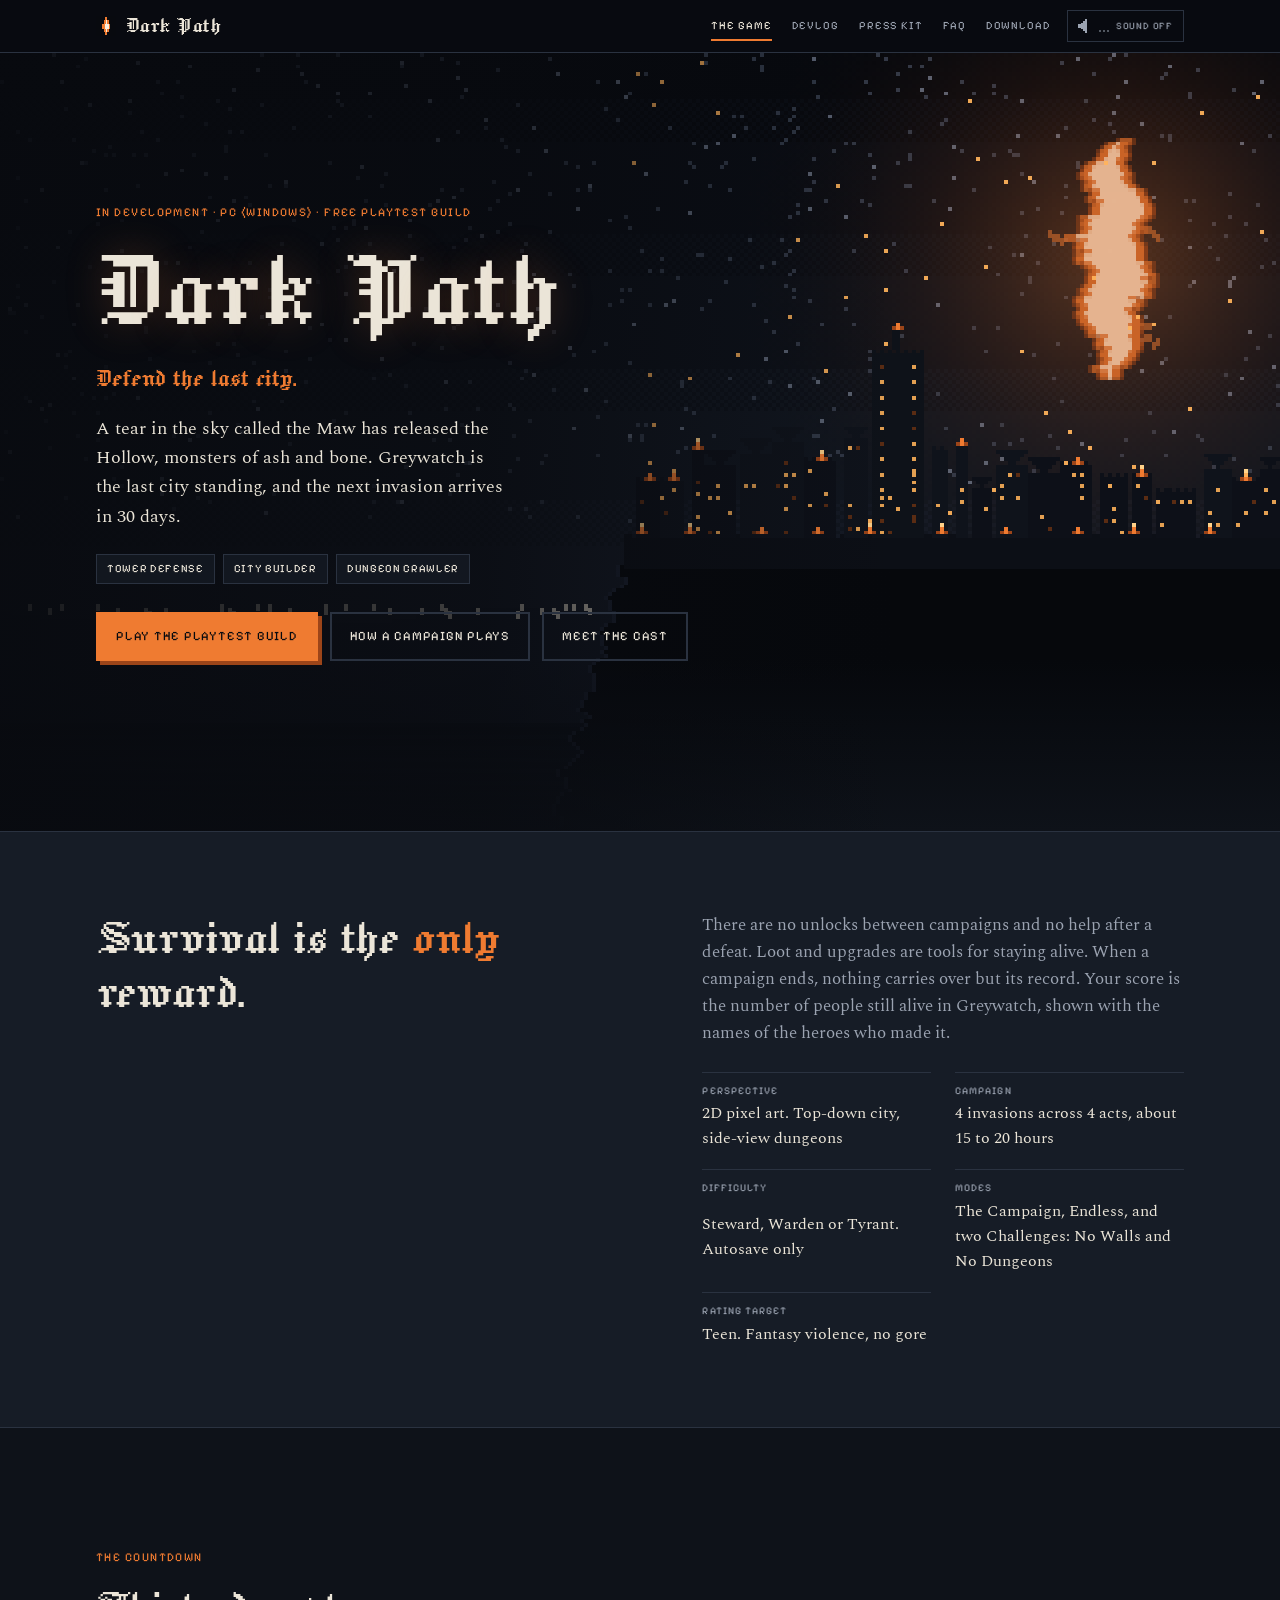
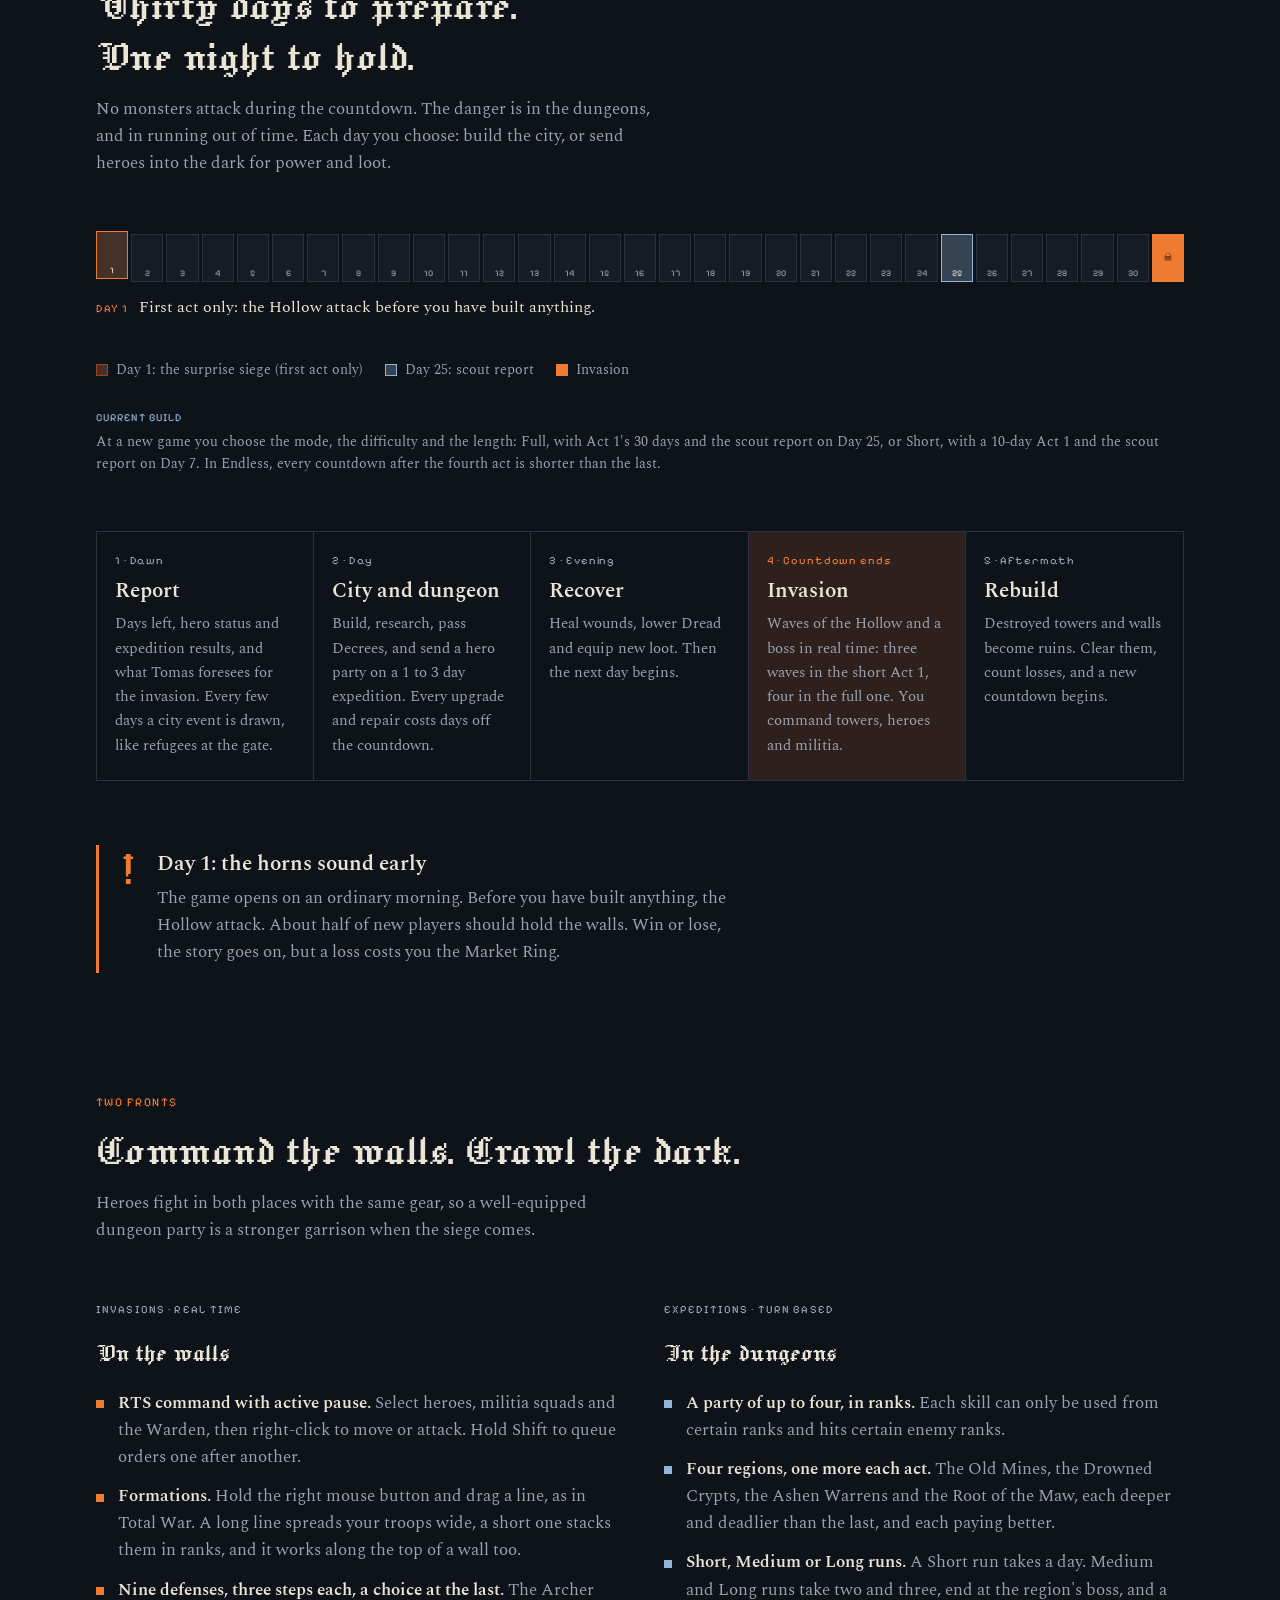
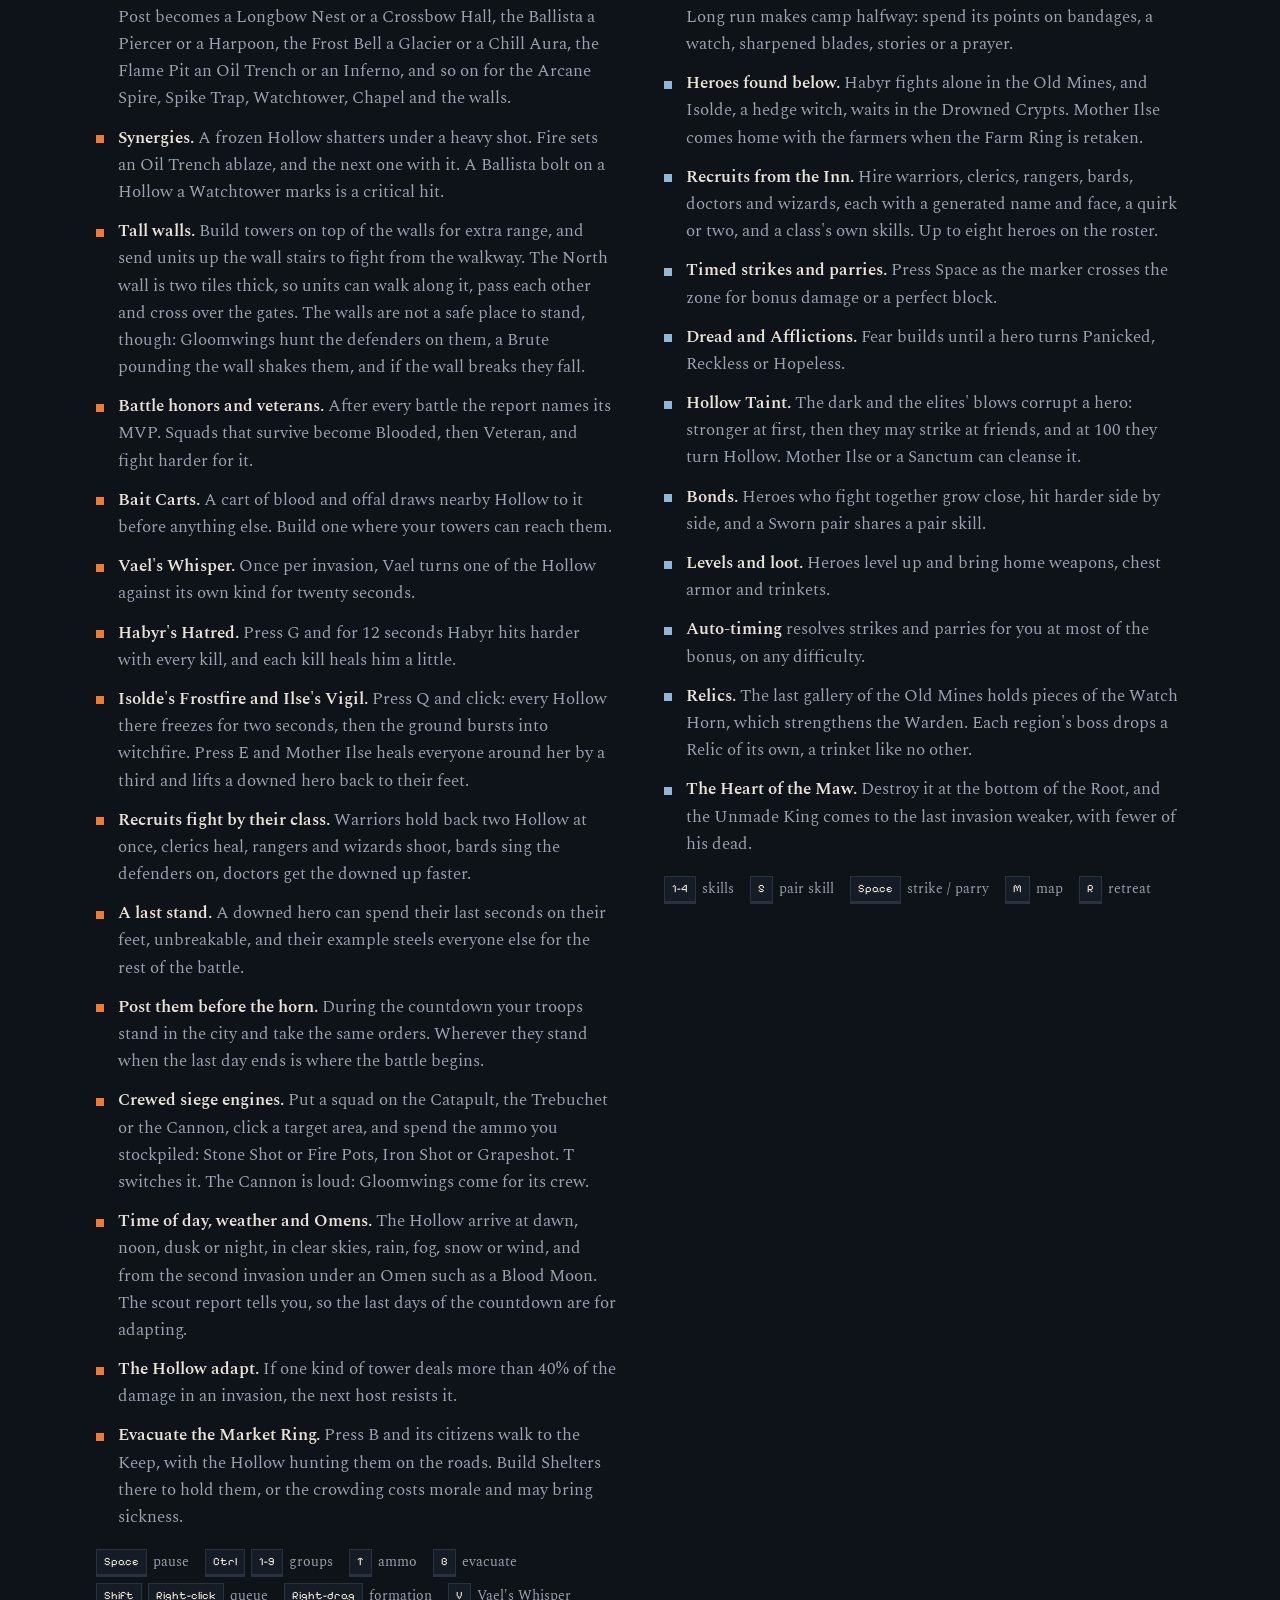
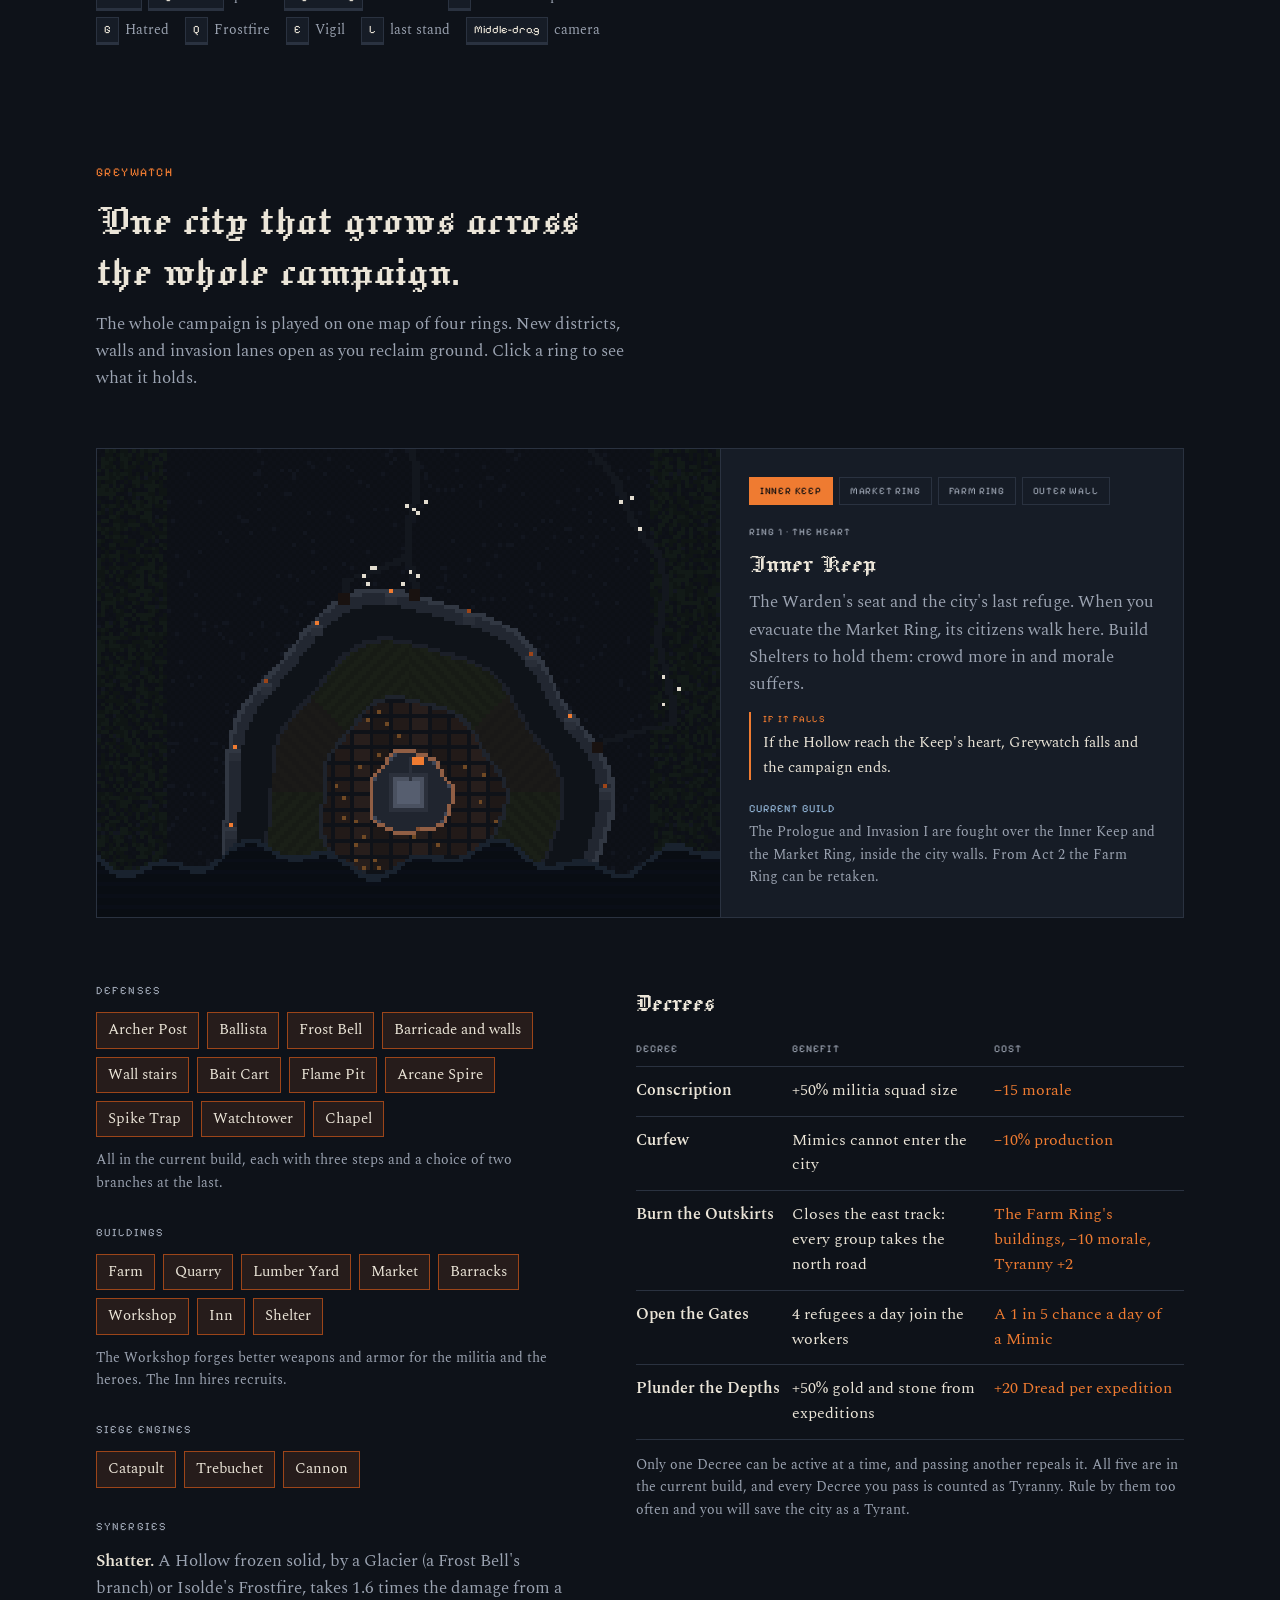
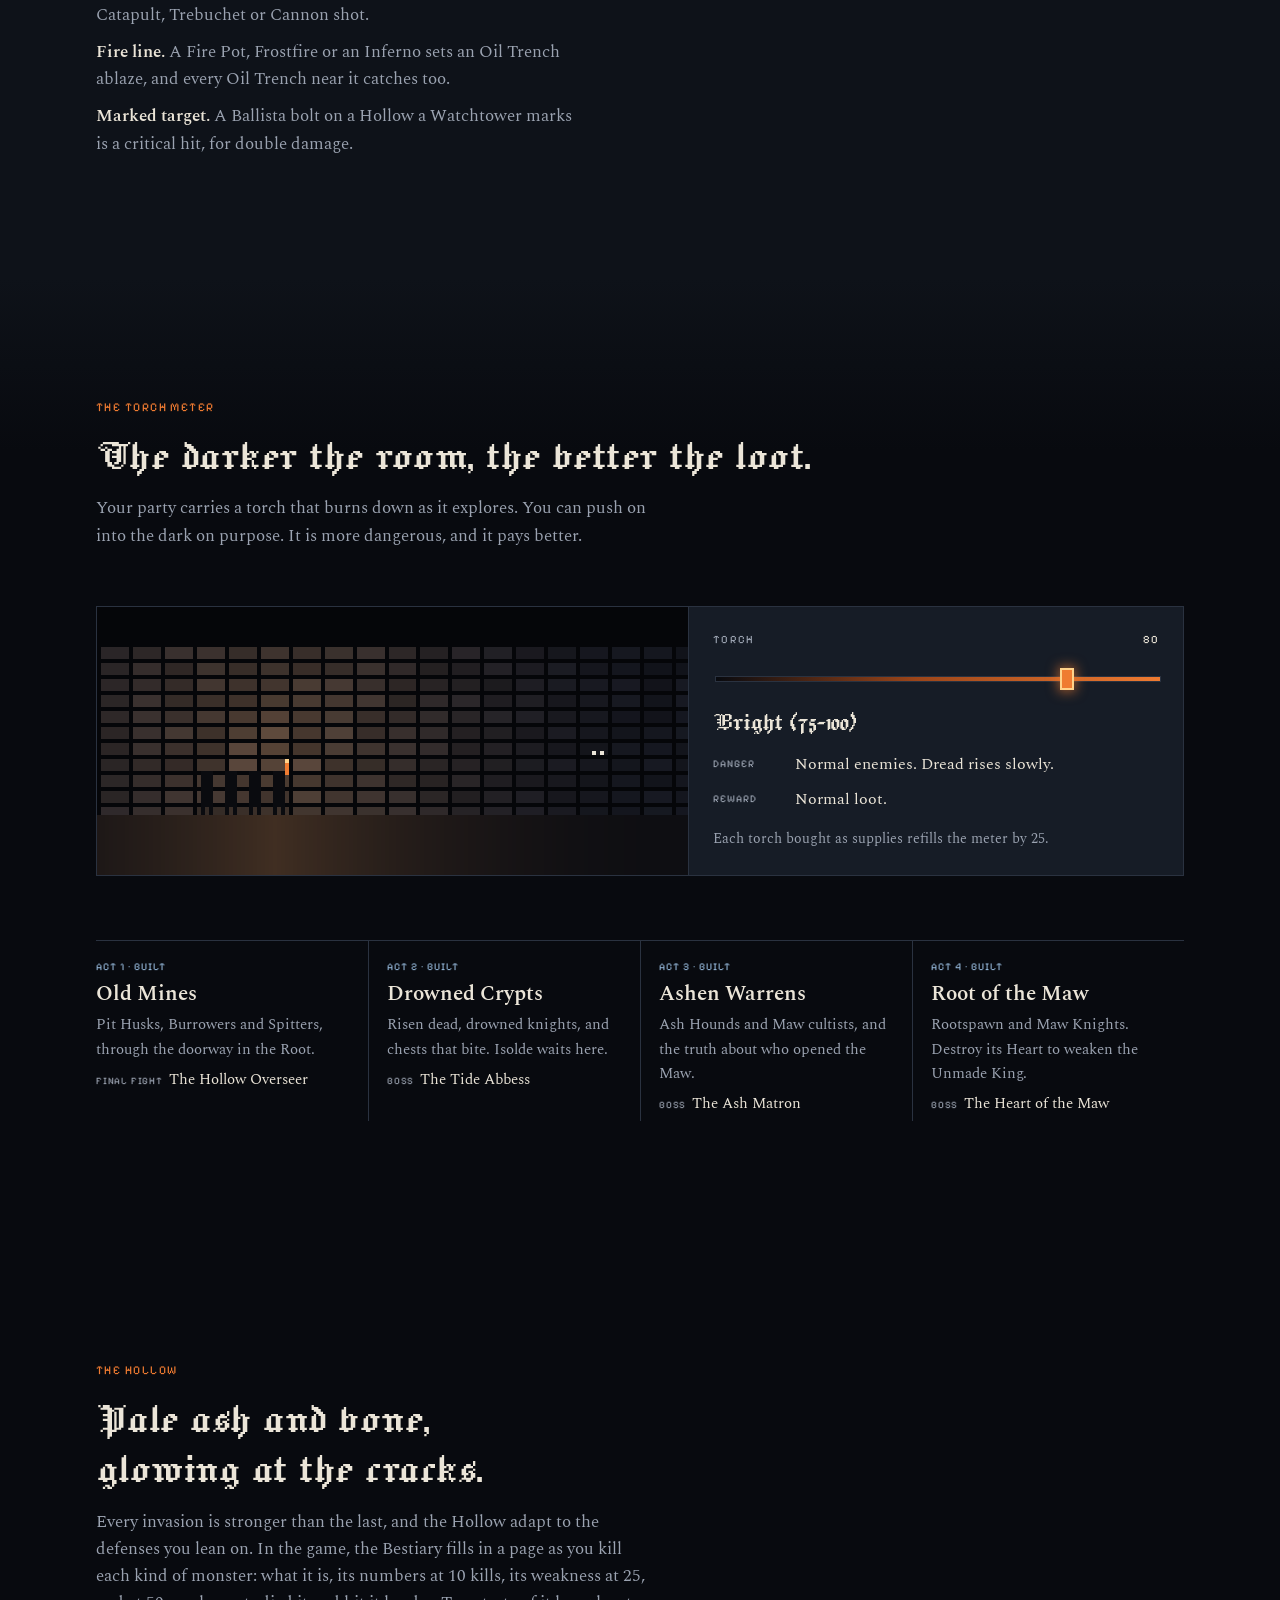
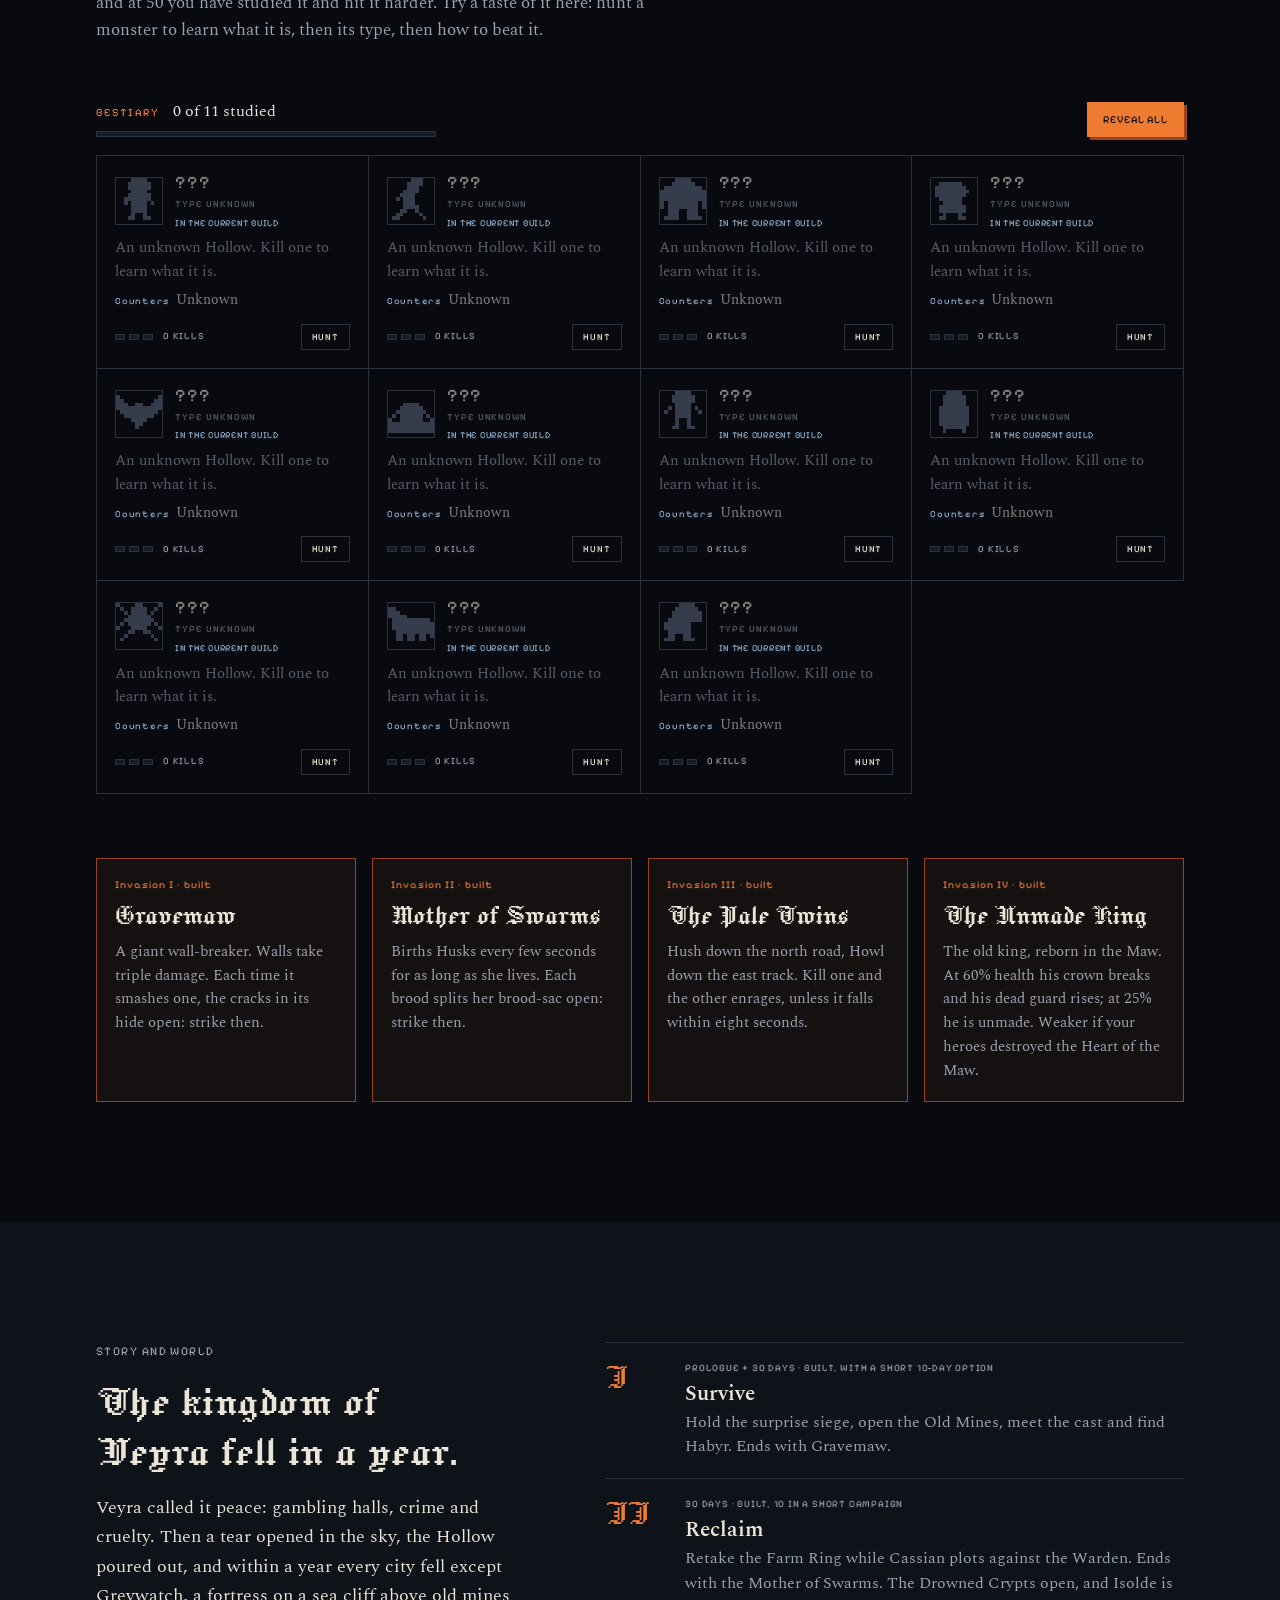
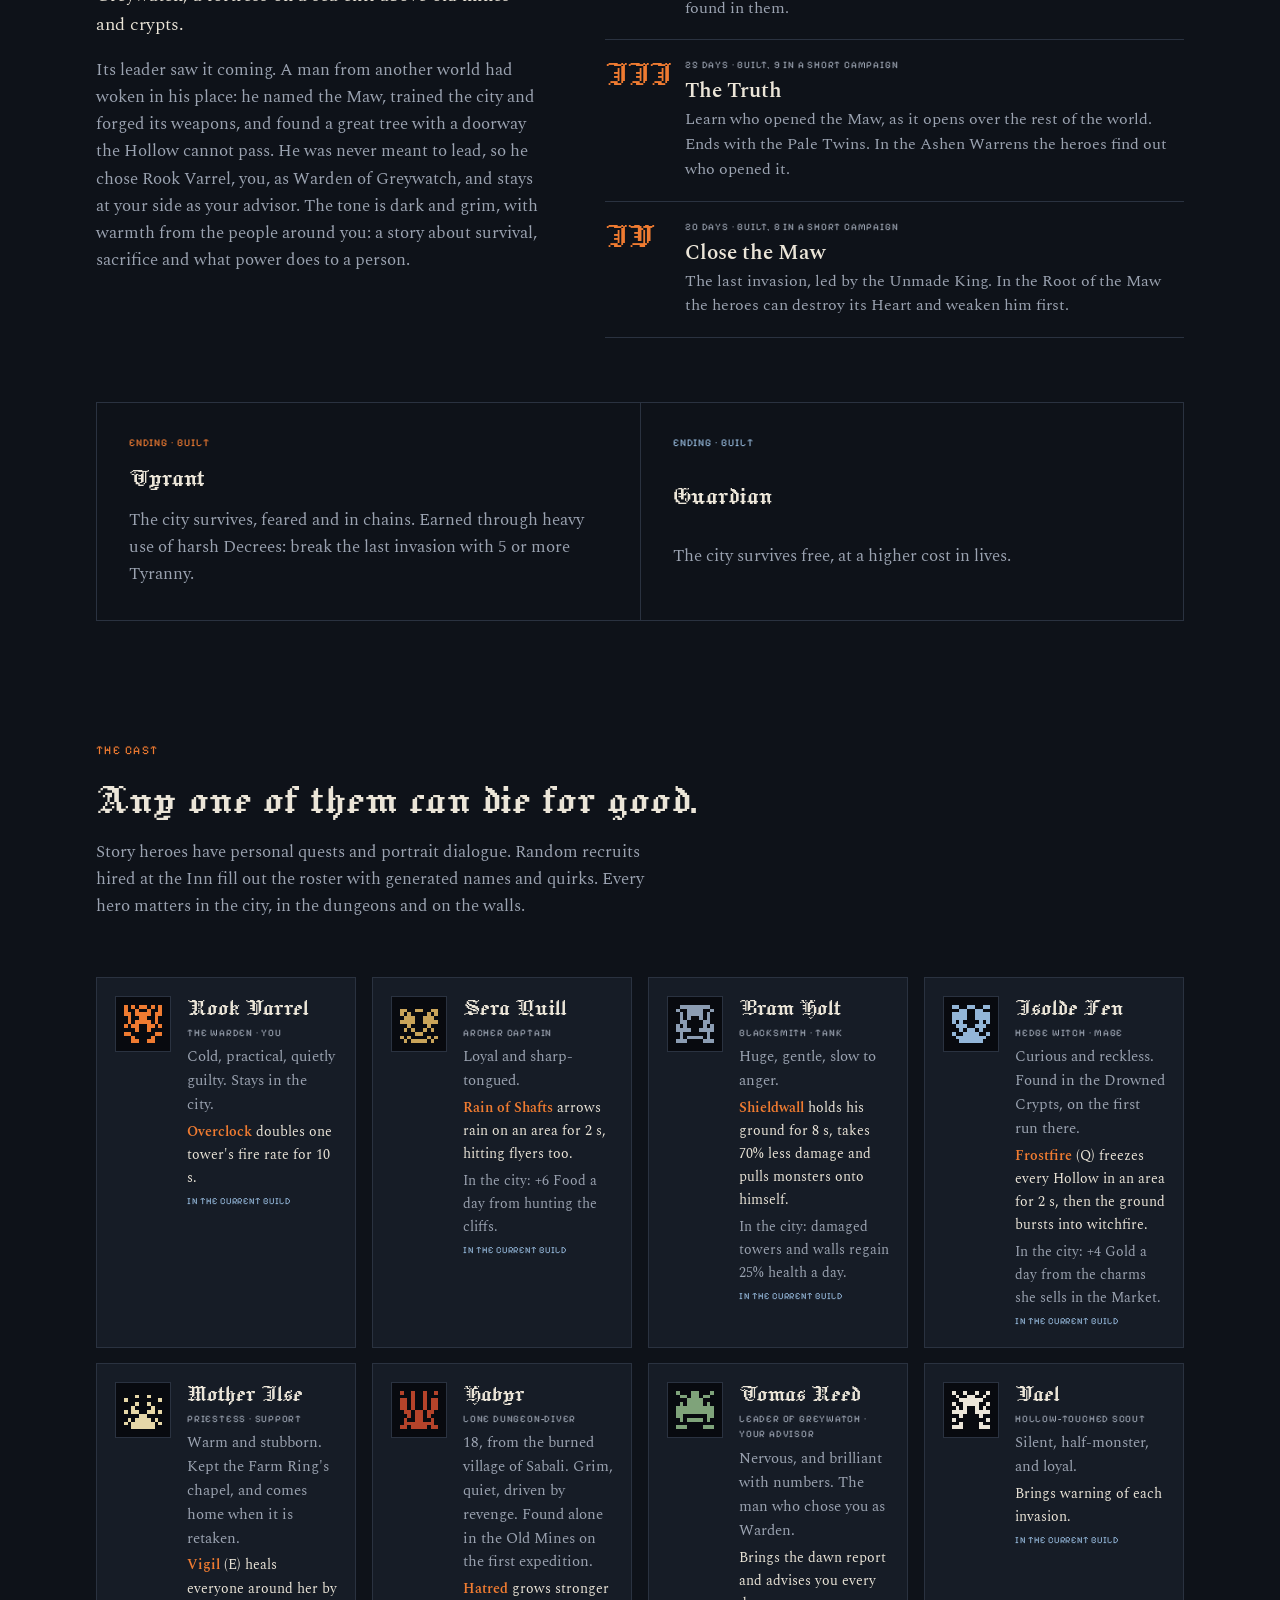
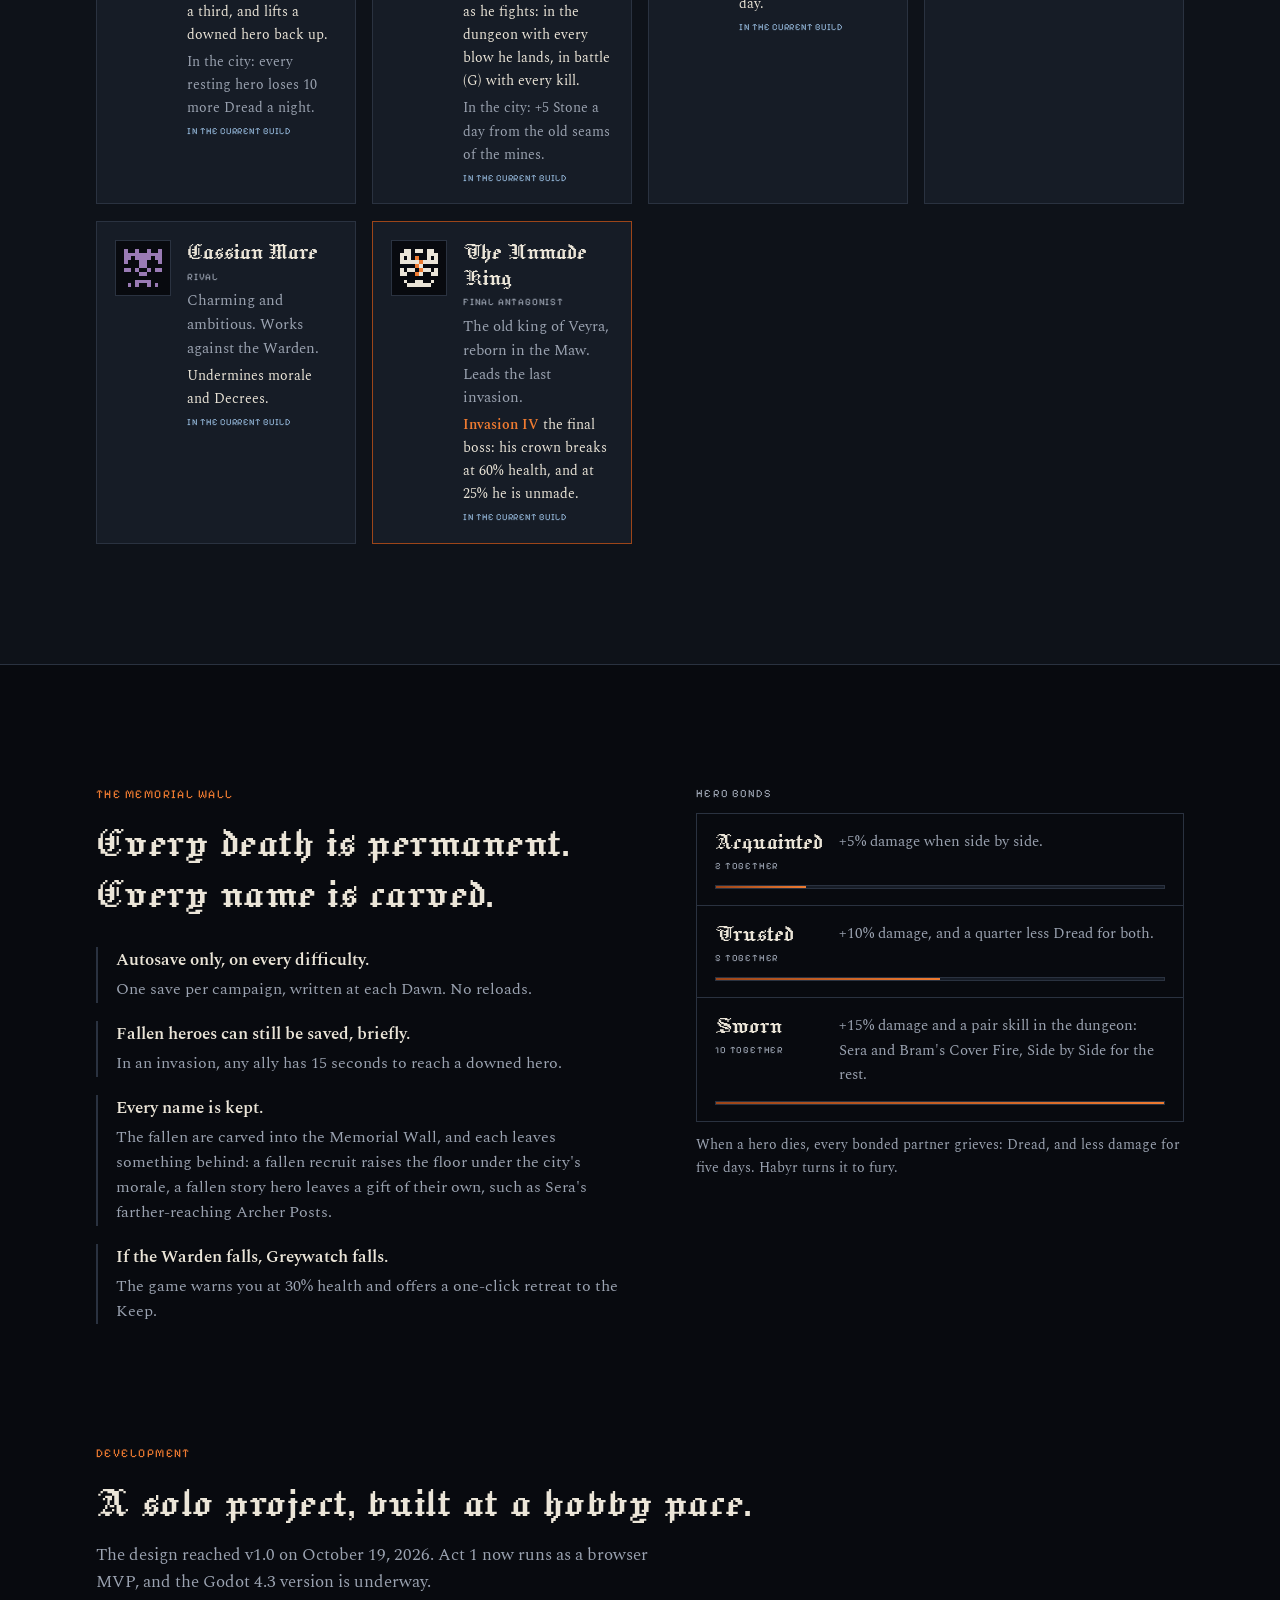
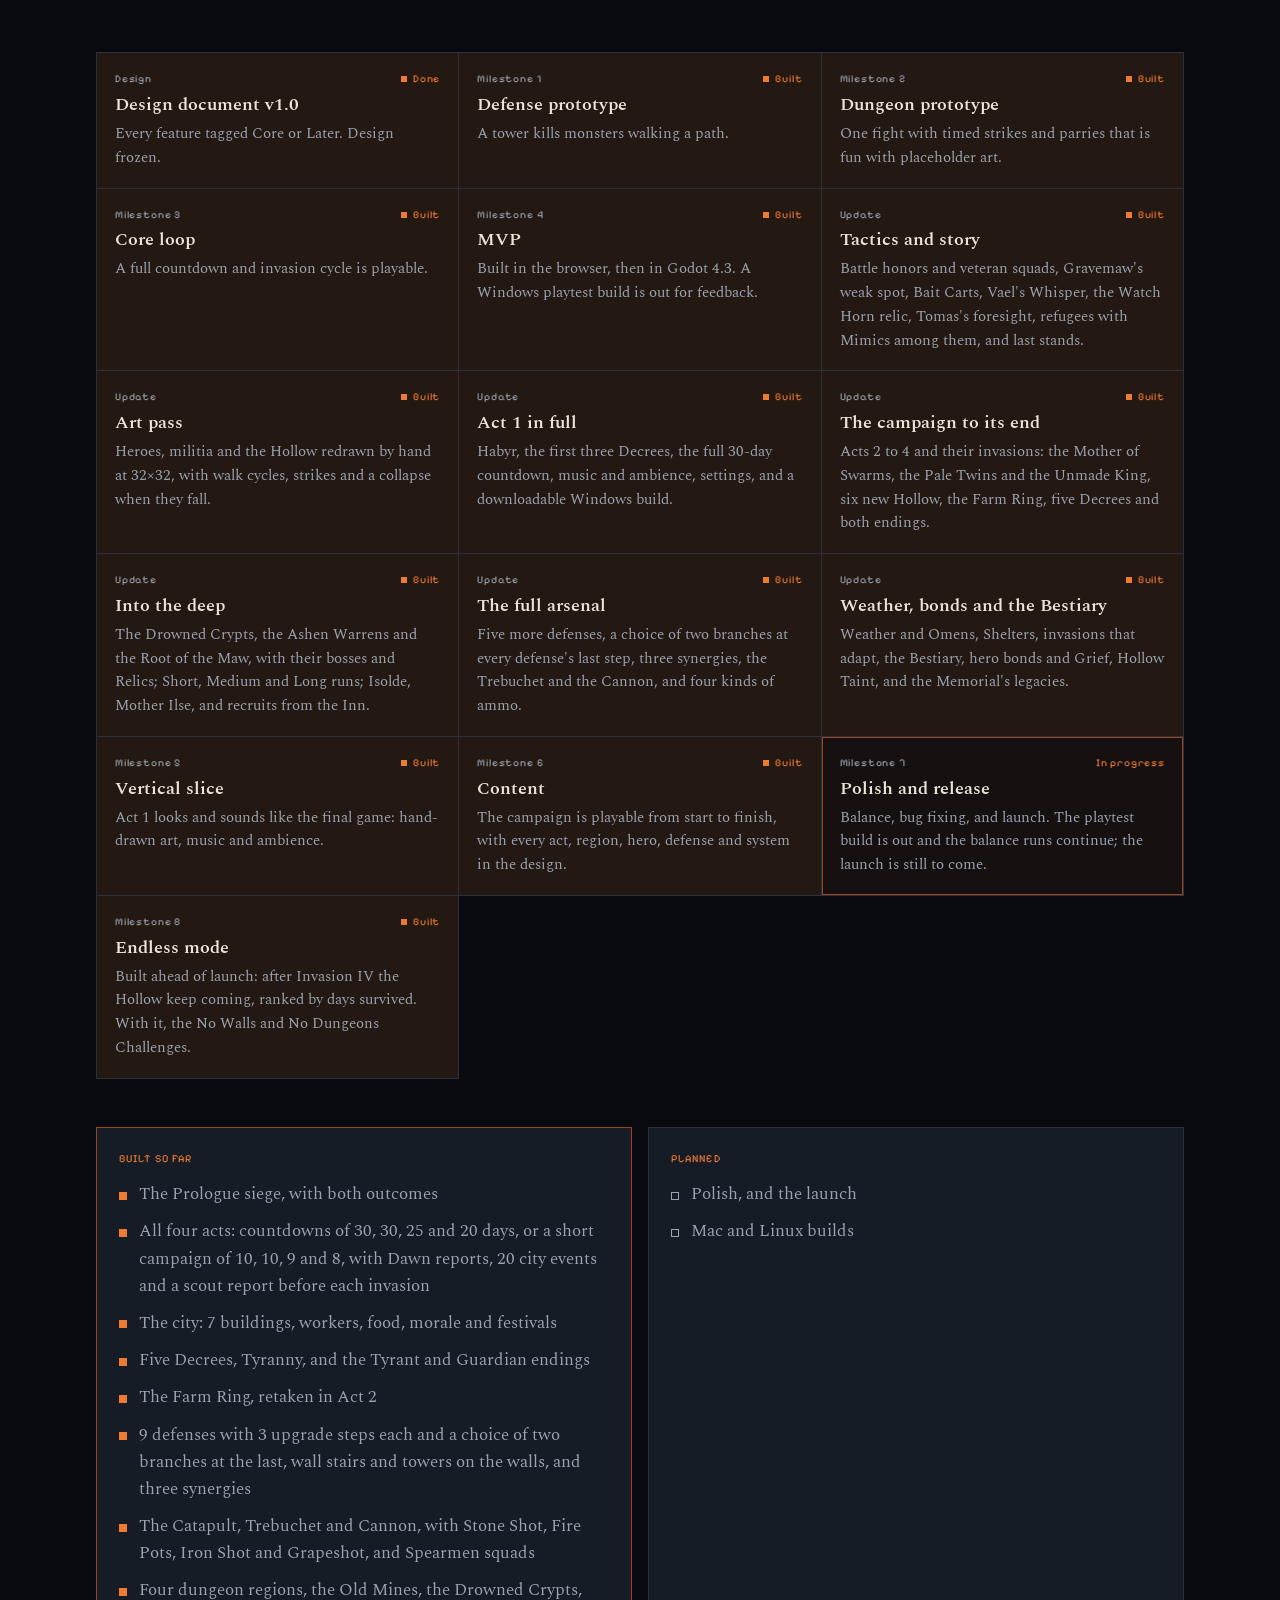
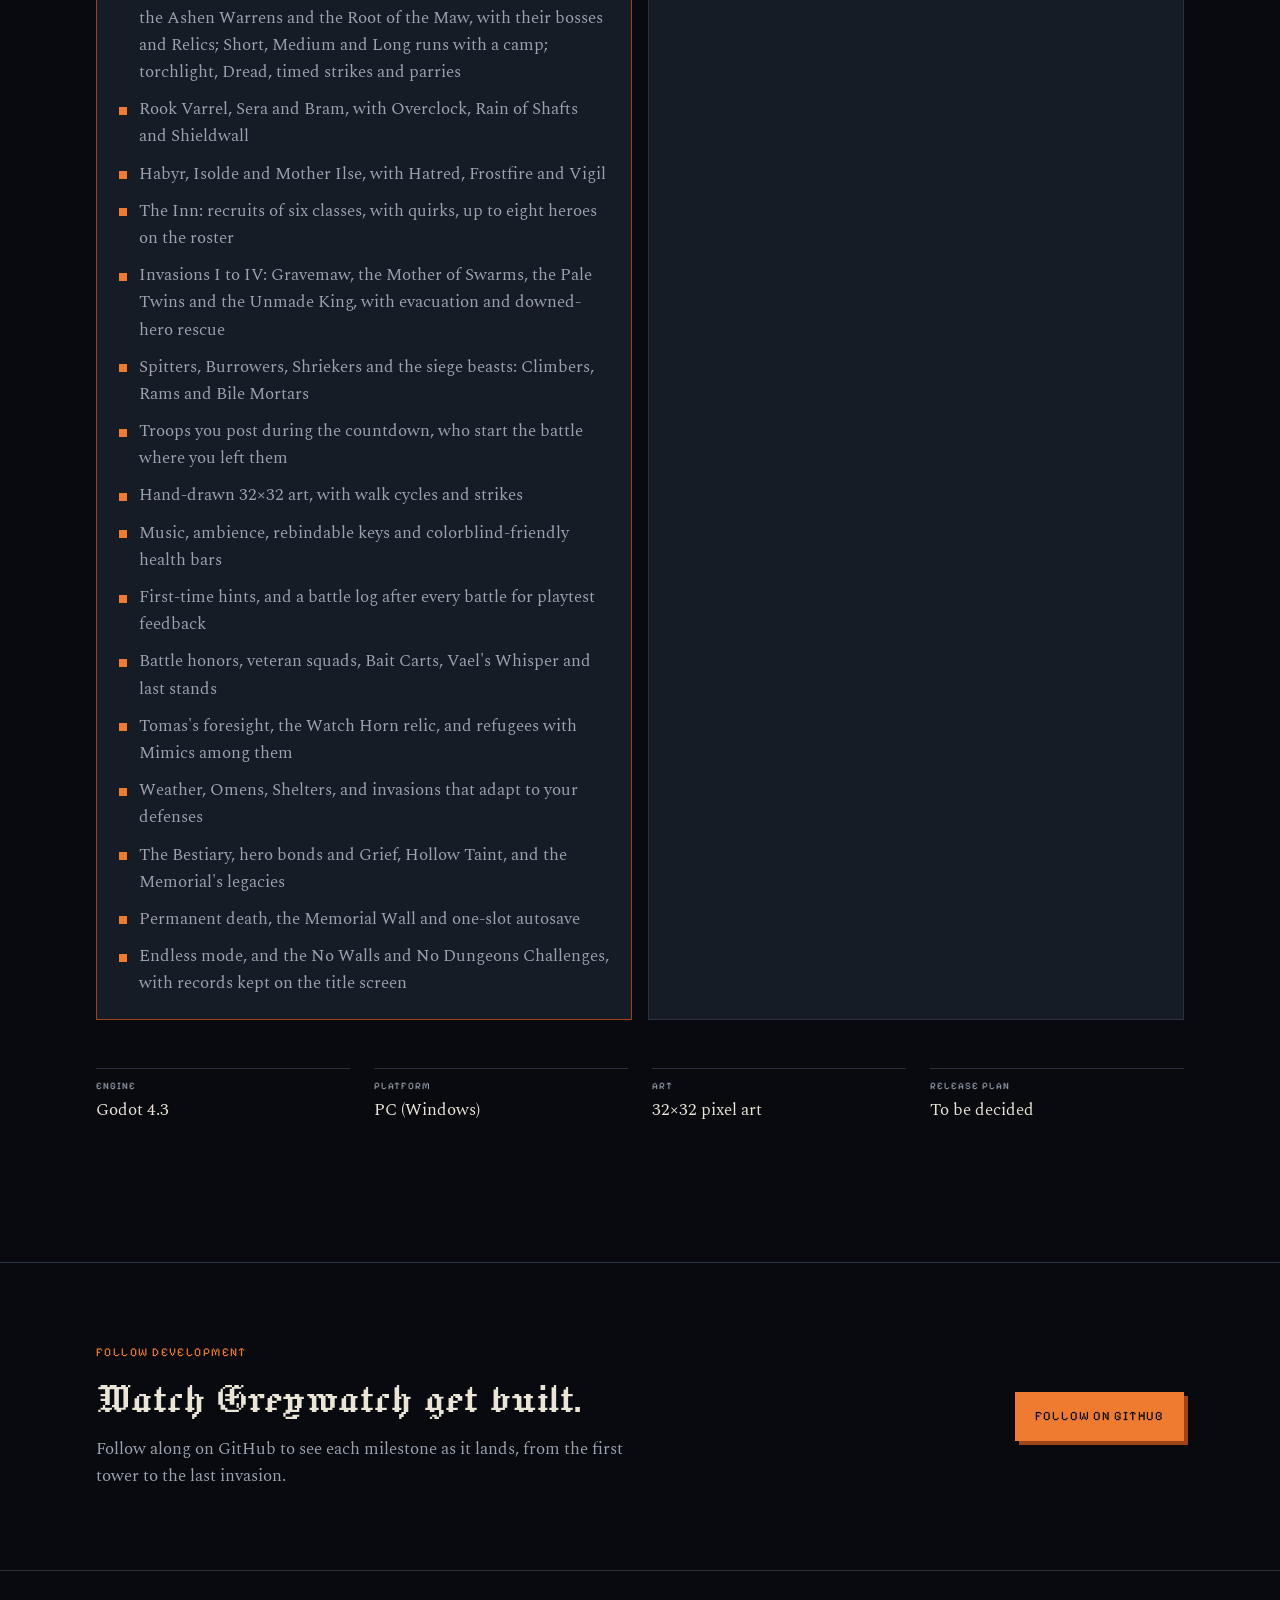
==== commit b0ccec23: "Endless mode and the Challenges; the roadmap's milestones brought up to date - Home page: the modes " ====
--- a/index.html
+++ b/index.html
@@ -92,11 +92,12 @@
     <div class="wrap">
       <blockquote>Survival is the <em>only</em> reward.</blockquote>
       <div class="copy">
-        <p>There are no unlocks between campaigns and no help after a defeat. Loot and upgrades are tools for staying alive. When a campaign ends, nothing carries over. Your score is the number of people still alive in Greywatch, shown with the names of the heroes who made it.</p>
+        <p>There are no unlocks between campaigns and no help after a defeat. Loot and upgrades are tools for staying alive. When a campaign ends, nothing carries over but its record. Your score is the number of people still alive in Greywatch, shown with the names of the heroes who made it.</p>
         <dl class="facts">
           <div><dt>Perspective</dt><dd>2D pixel art. Top-down city, side-view dungeons</dd></div>
           <div><dt>Campaign</dt><dd>4 invasions across 4 acts, about 15 to 20 hours</dd></div>
           <div><dt>Difficulty</dt><dd>Steward, Warden or Tyrant. Autosave only</dd></div>
+          <div><dt>Modes</dt><dd>The Campaign, Endless, and two Challenges: No Walls and No Dungeons</dd></div>
           <div><dt>Rating target</dt><dd>Teen. Fantasy violence, no gore</dd></div>
         </dl>
       </div>
@@ -118,7 +119,7 @@
         <span><i class="scout"></i>Day 25: scout report</span>
         <span><i class="inv"></i>Invasion</span>
       </div>
-      <p class="build-note"><b>Current build</b>At a new game you choose Act 1's length: the full 30 days, with the scout report on Day 25, or a short 10-day version with it on Day 7.</p>
+      <p class="build-note"><b>Current build</b>At a new game you choose the mode, the difficulty and the length: Full, with Act 1's 30 days and the scout report on Day 25, or Short, with a 10-day Act 1 and the scout report on Day 7. In Endless, every countdown after the fourth act is shorter than the last.</p>
 
       <ol class="phases">
         <li><span class="n">1 &middot; Dawn</span><h3>Report</h3><p>Days left, hero status and expedition results, and what Tomas foresees for the invasion. Every few days a city event is drawn, like refugees at the gate.</p></li>
@@ -394,7 +395,7 @@
         <li class="done"><span class="n"><span>Milestone 1</span><span class="state">Built</span></span><h3>Defense prototype</h3><p>A tower kills monsters walking a path.</p></li>
         <li class="done"><span class="n"><span>Milestone 2</span><span class="state">Built</span></span><h3>Dungeon prototype</h3><p>One fight with timed strikes and parries that is fun with placeholder art.</p></li>
         <li class="done"><span class="n"><span>Milestone 3</span><span class="state">Built</span></span><h3>Core loop</h3><p>A full countdown and invasion cycle is playable.</p></li>
-        <li class="now"><span class="n"><span>Milestone 4</span><span class="state">In progress</span></span><h3>MVP</h3><p>Built in the browser, then in Godot 4.3. A Windows playtest build is out for feedback.</p></li>
+        <li class="done"><span class="n"><span>Milestone 4</span><span class="state">Built</span></span><h3>MVP</h3><p>Built in the browser, then in Godot 4.3. A Windows playtest build is out for feedback.</p></li>
         <li class="done"><span class="n"><span>Update</span><span class="state">Built</span></span><h3>Tactics and story</h3><p>Battle honors and veteran squads, Gravemaw's weak spot, Bait Carts, Vael's Whisper, the Watch Horn relic, Tomas's foresight, refugees with Mimics among them, and last stands.</p></li>
         <li class="done"><span class="n"><span>Update</span><span class="state">Built</span></span><h3>Art pass</h3><p>Heroes, militia and the Hollow redrawn by hand at 32&times;32, with walk cycles, strikes and a collapse when they fall.</p></li>
         <li class="done"><span class="n"><span>Update</span><span class="state">Built</span></span><h3>Act 1 in full</h3><p>Habyr, the first three Decrees, the full 30-day countdown, music and ambience, settings, and a downloadable Windows build.</p></li>
@@ -402,10 +403,10 @@
         <li class="done"><span class="n"><span>Update</span><span class="state">Built</span></span><h3>Into the deep</h3><p>The Drowned Crypts, the Ashen Warrens and the Root of the Maw, with their bosses and Relics; Short, Medium and Long runs; Isolde, Mother Ilse, and recruits from the Inn.</p></li>
         <li class="done"><span class="n"><span>Update</span><span class="state">Built</span></span><h3>The full arsenal</h3><p>Five more defenses, a choice of two branches at every defense's last step, three synergies, the Trebuchet and the Cannon, and four kinds of ammo.</p></li>
         <li class="done"><span class="n"><span>Update</span><span class="state">Built</span></span><h3>Weather, bonds and the Bestiary</h3><p>Weather and Omens, Shelters, invasions that adapt, the Bestiary, hero bonds and Grief, Hollow Taint, and the Memorial's legacies.</p></li>
-        <li><span class="n"><span>Milestone 5</span><span class="state">Planned</span></span><h3>Vertical slice</h3><p>Act 1 looks and sounds like the final game.</p></li>
+        <li class="done"><span class="n"><span>Milestone 5</span><span class="state">Built</span></span><h3>Vertical slice</h3><p>Act 1 looks and sounds like the final game: hand-drawn art, music and ambience.</p></li>
         <li class="done"><span class="n"><span>Milestone 6</span><span class="state">Built</span></span><h3>Content</h3><p>The campaign is playable from start to finish, with every act, region, hero, defense and system in the design.</p></li>
-        <li><span class="n"><span>Milestone 7</span><span class="state">Planned</span></span><h3>Polish and release</h3><p>Balance, bug fixing, and launch.</p></li>
-        <li><span class="n"><span>Milestone 8</span><span class="state">Planned</span></span><h3>Endless mode</h3><p>A free post-launch update, ranked by days survived.</p></li>
+        <li class="now"><span class="n"><span>Milestone 7</span><span class="state">In progress</span></span><h3>Polish and release</h3><p>Balance, bug fixing, and launch. The playtest build is out and the balance runs continue; the launch is still to come.</p></li>
+        <li class="done"><span class="n"><span>Milestone 8</span><span class="state">Built</span></span><h3>Endless mode</h3><p>Built ahead of launch: after Invasion IV the Hollow keep coming, ranked by days survived. With it, the No Walls and No Dungeons Challenges.</p></li>
       </ol>
       <div class="scope">
         <div class="scope-col built">
@@ -433,12 +434,14 @@
             <li>Weather, Omens, Shelters, and invasions that adapt to your defenses</li>
             <li>The Bestiary, hero bonds and Grief, Hollow Taint, and the Memorial's legacies</li>
             <li>Permanent death, the Memorial Wall and one-slot autosave</li>
+            <li>Endless mode, and the No Walls and No Dungeons Challenges, with records kept on the title screen</li>
           </ul>
         </div>
         <div class="scope-col">
           <p class="side-label">Planned</p>
           <ul class="ticks planned">
-            <li>Endless mode and Challenges</li>
+            <li>Polish, and the launch</li>
+            <li>Mac and Linux builds</li>
           </ul>
         </div>
       </div>
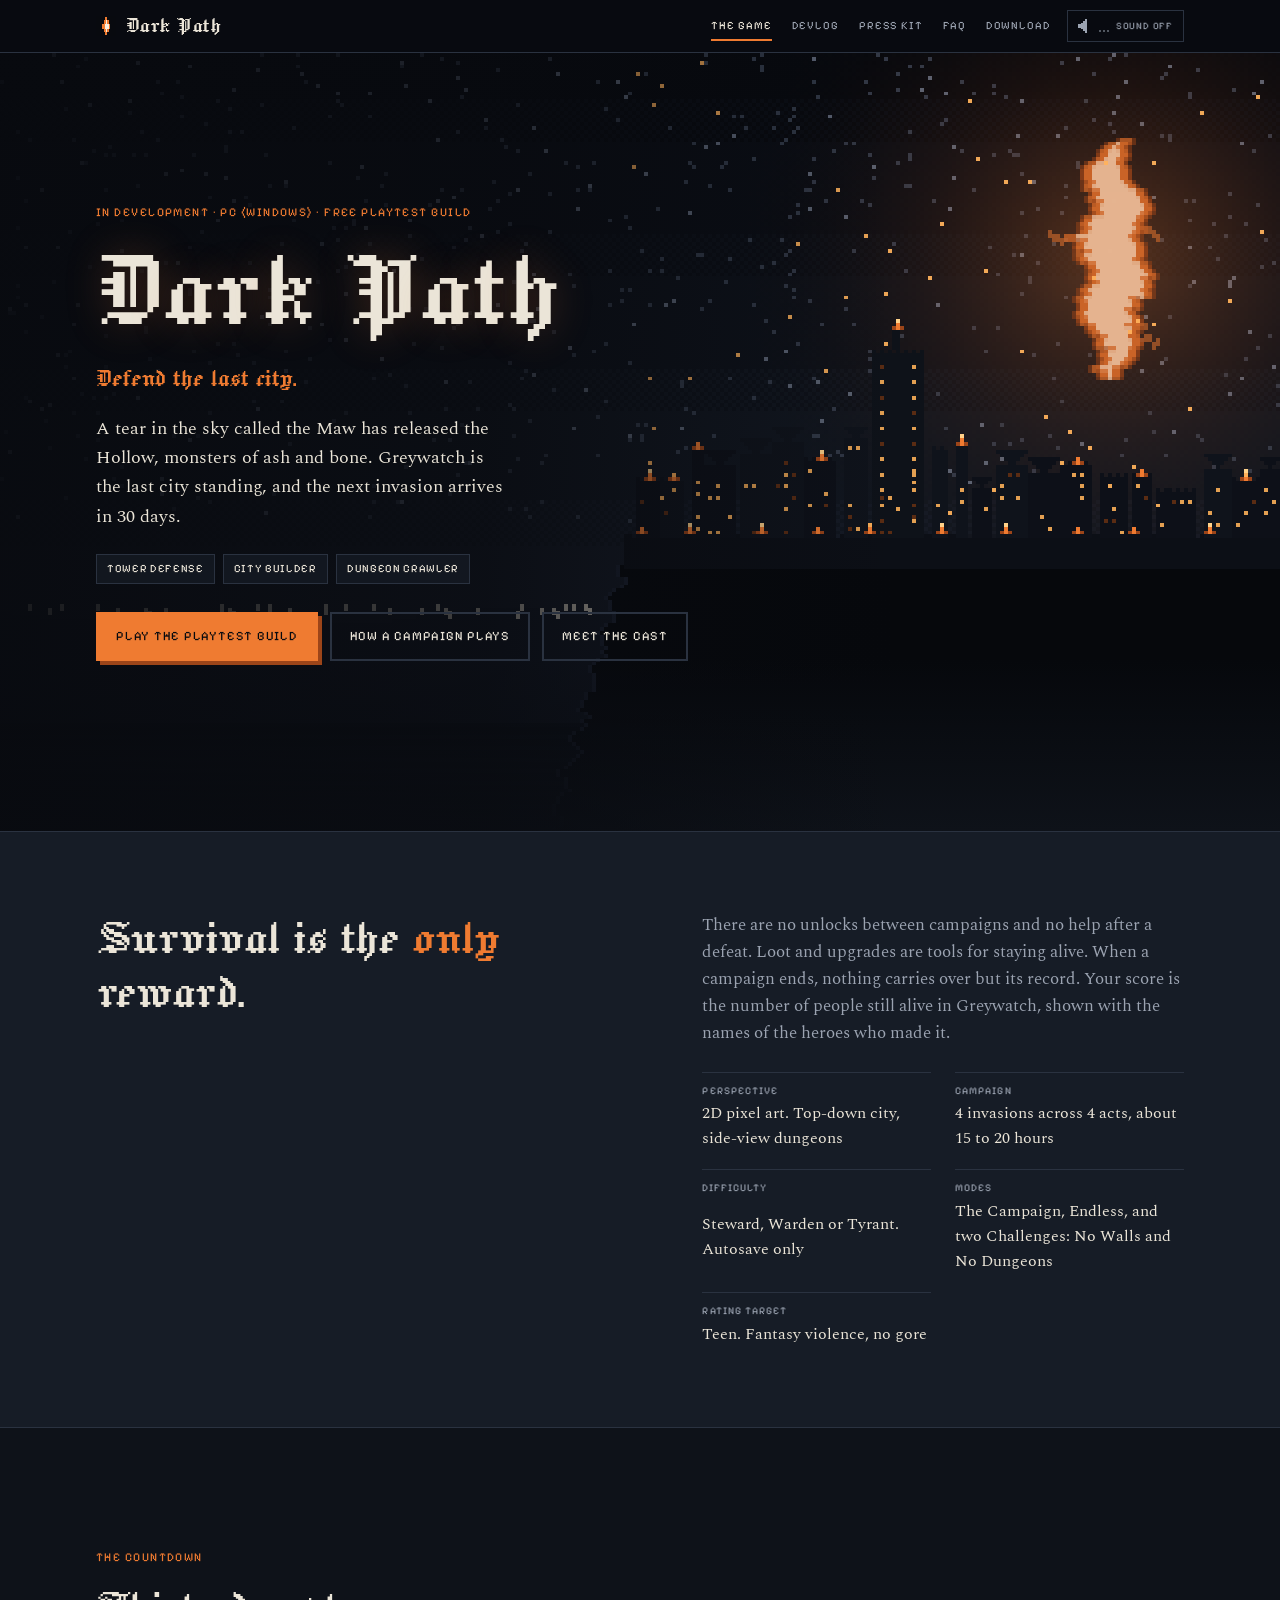
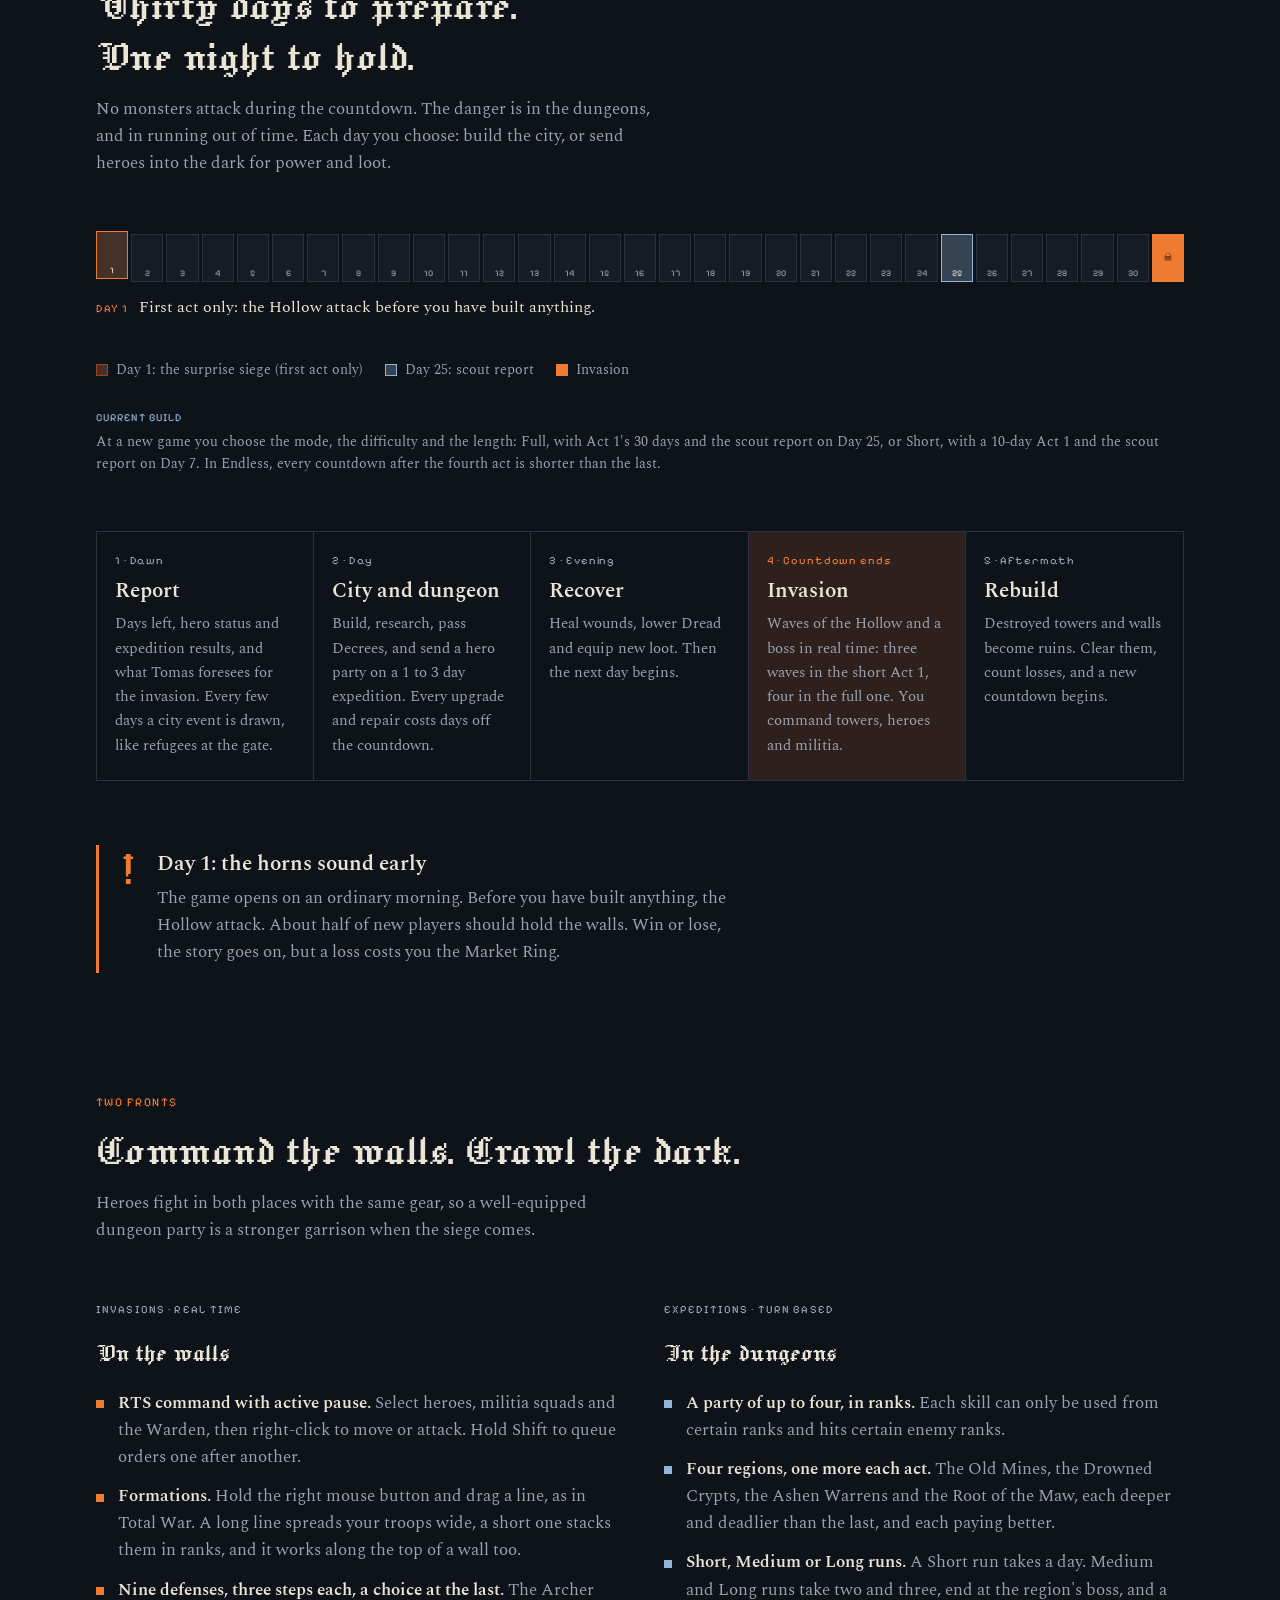
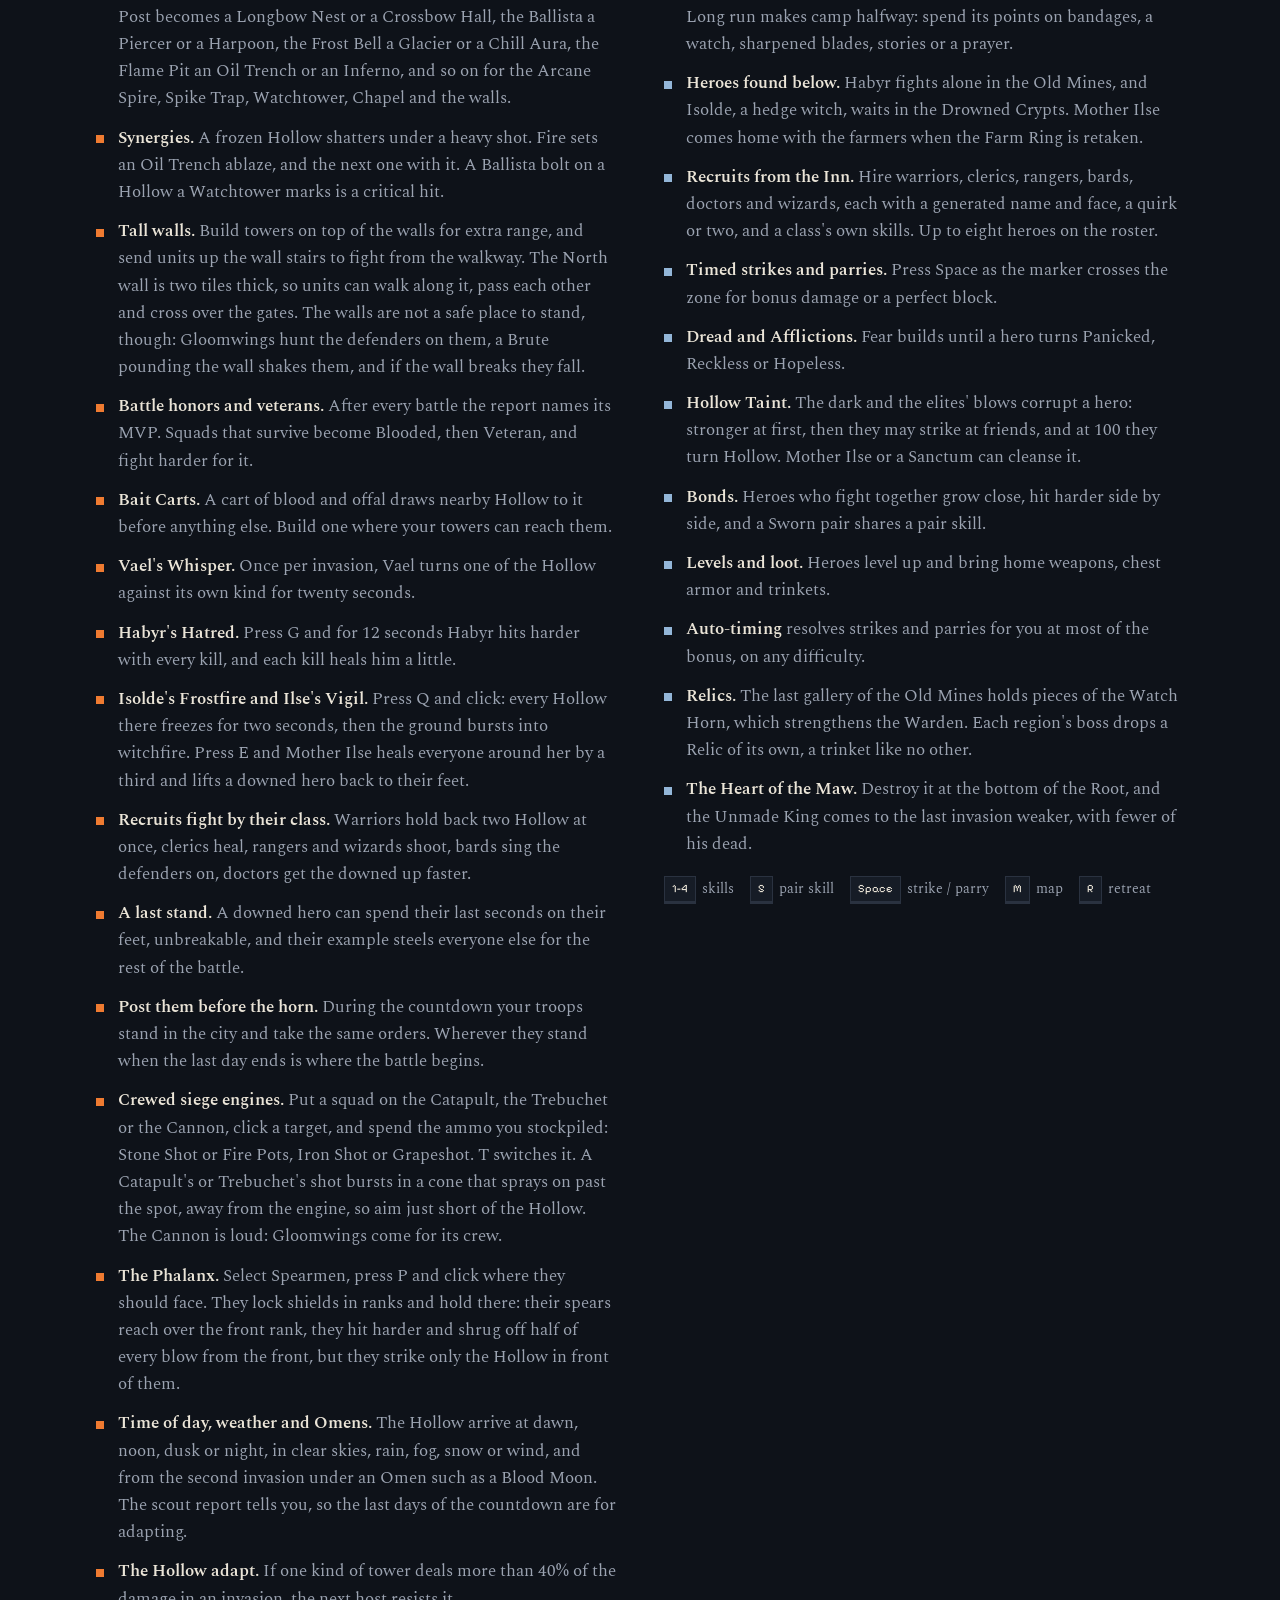
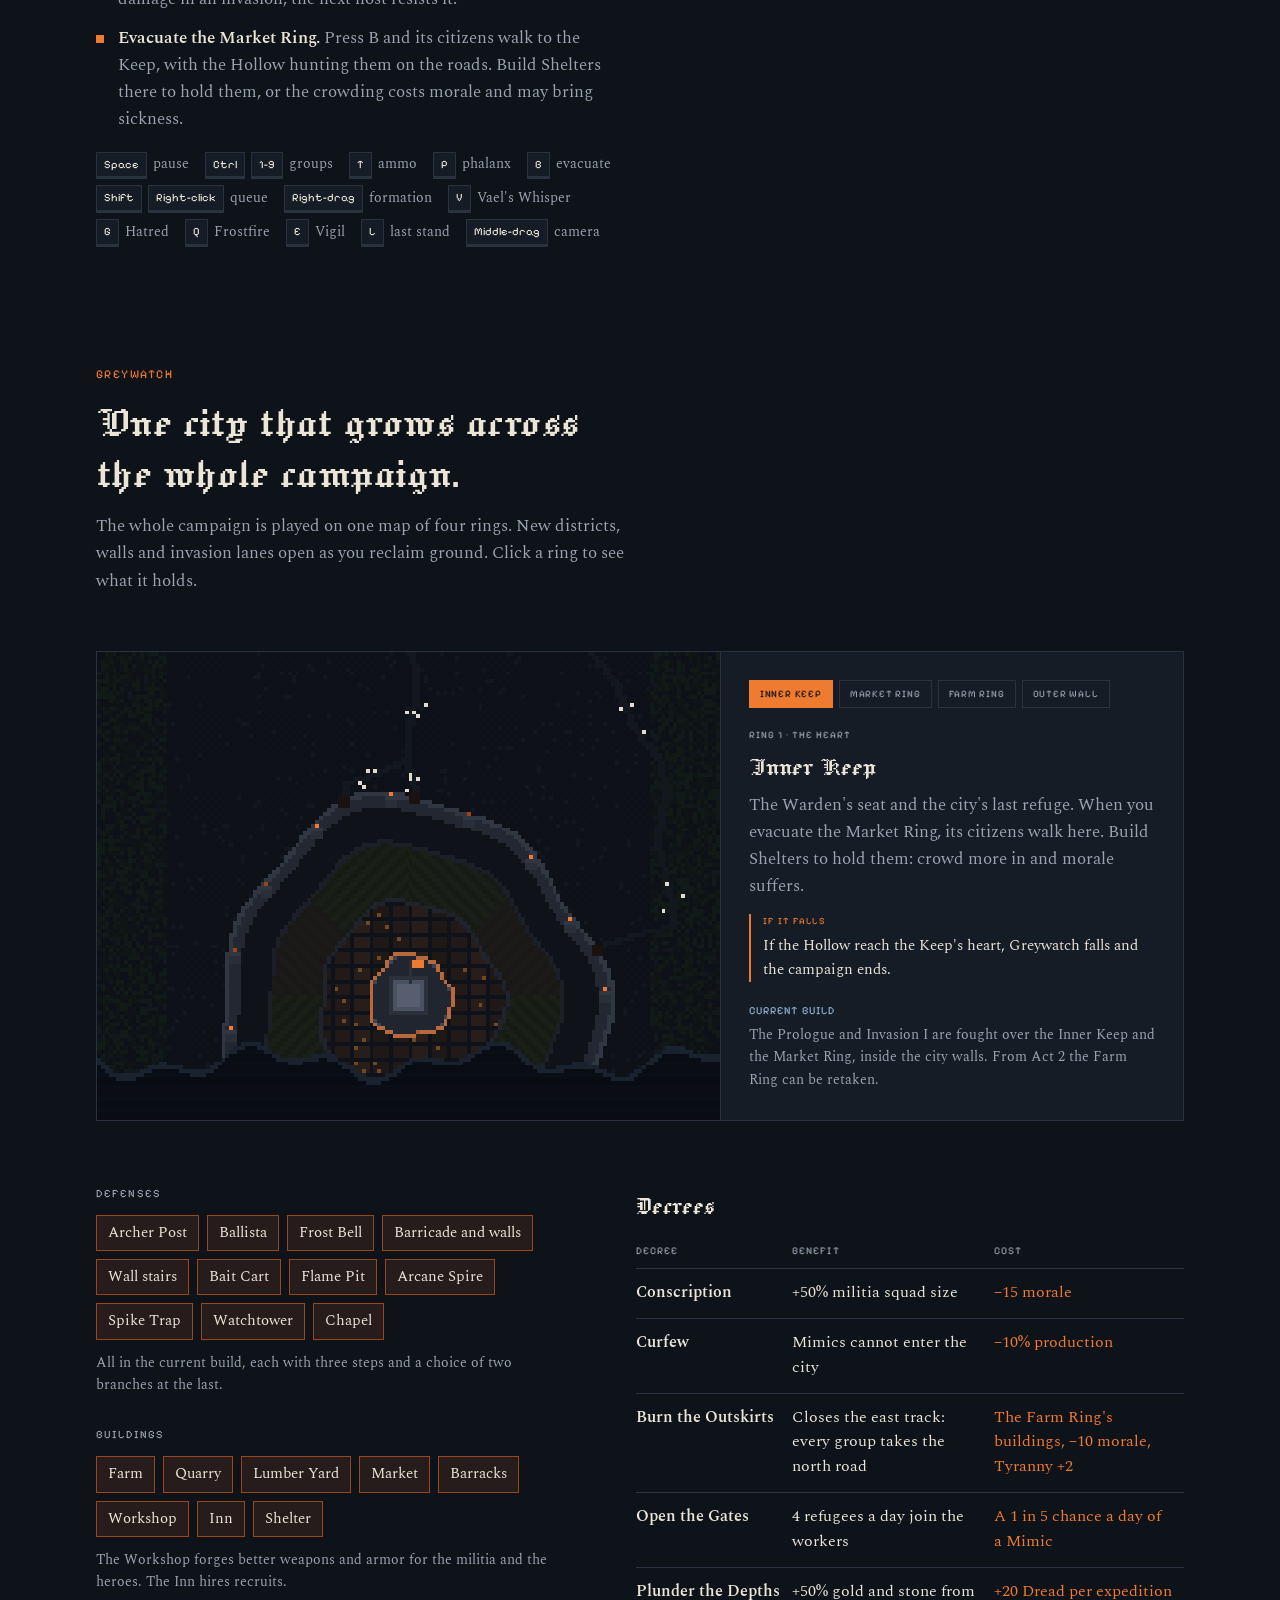
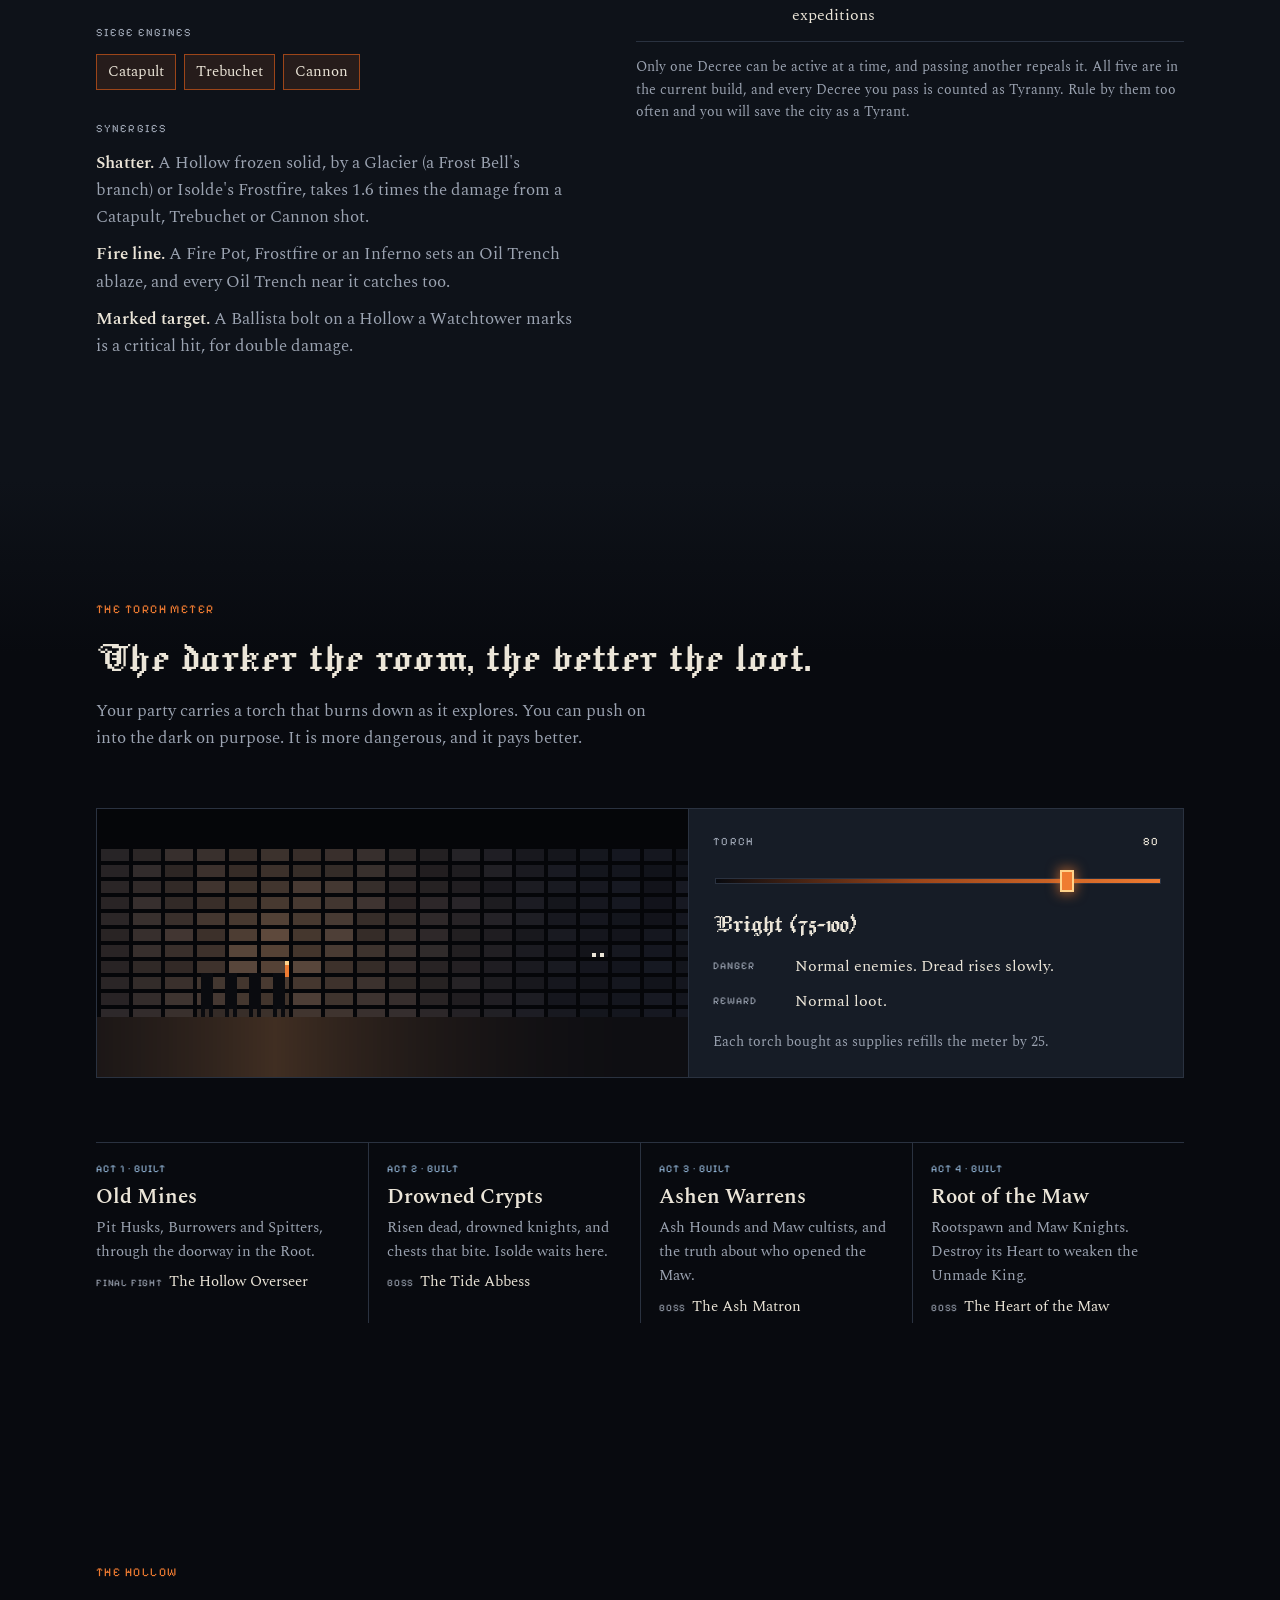
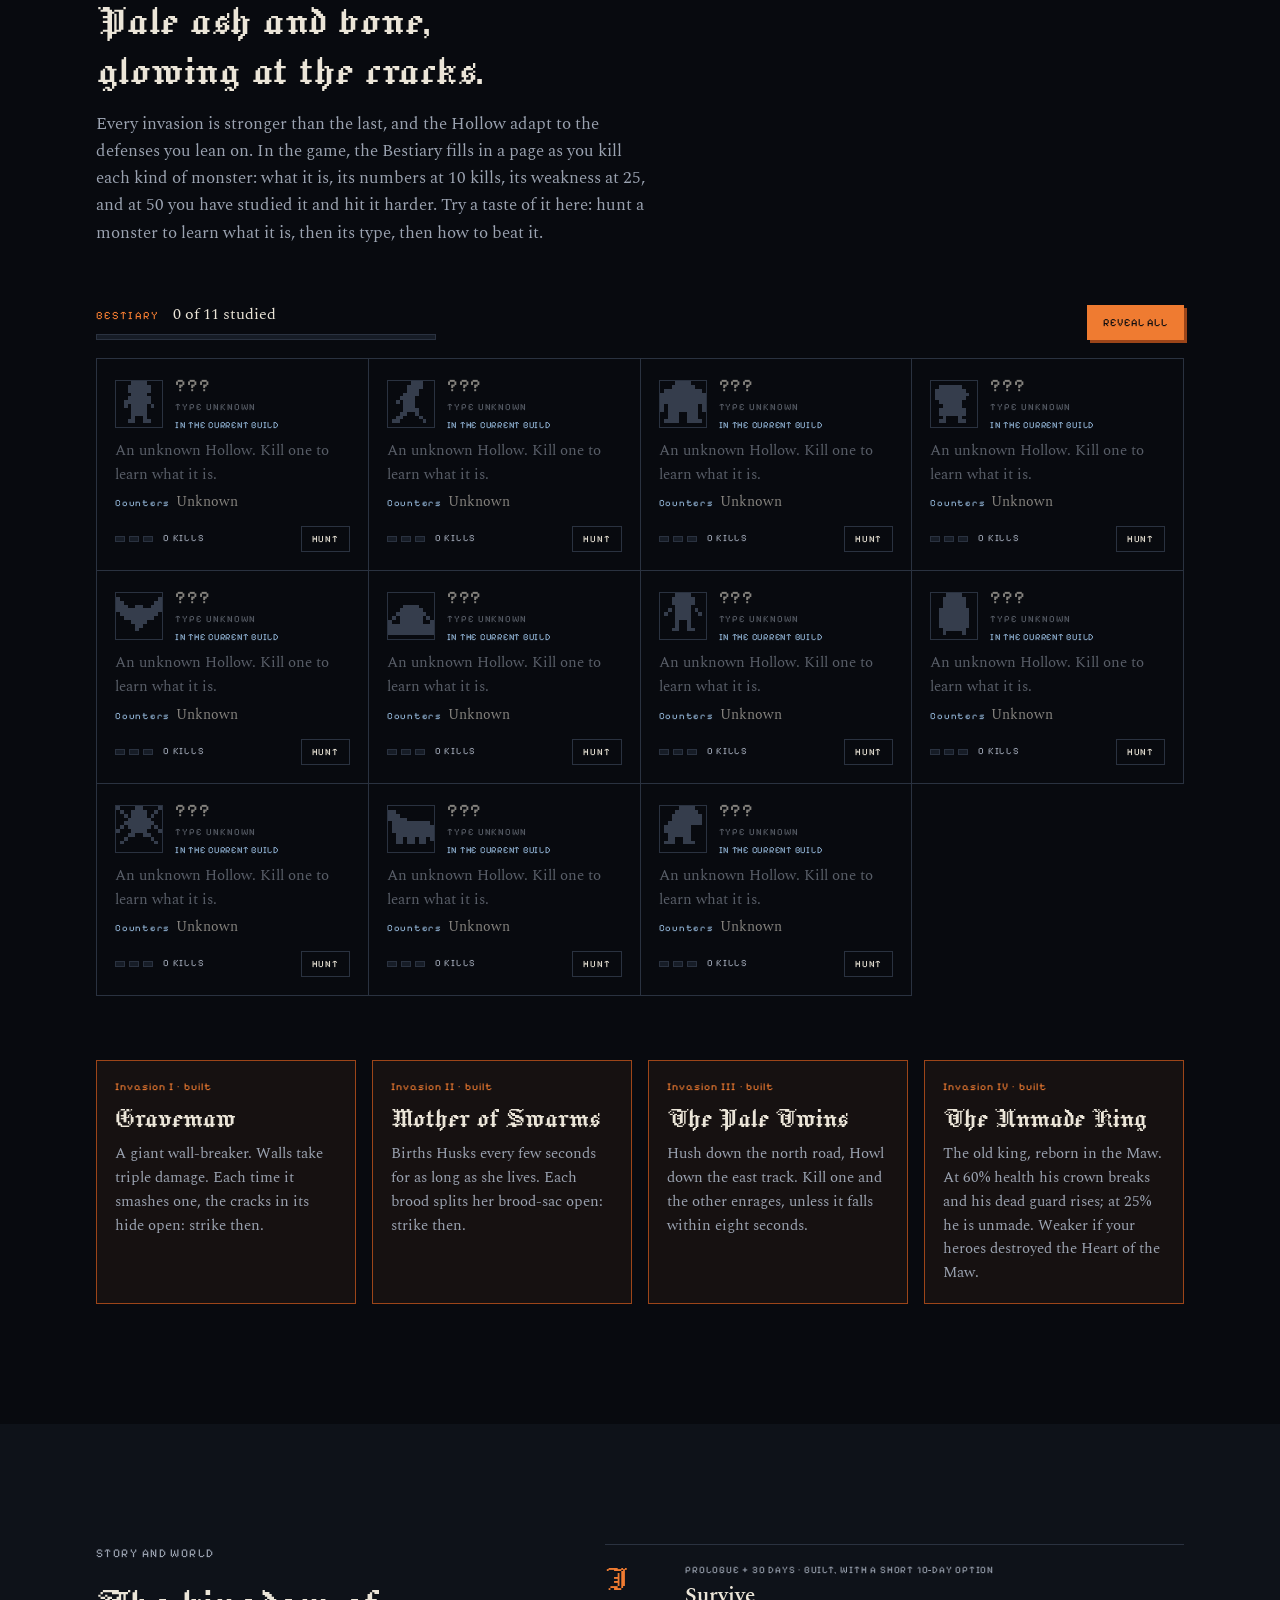
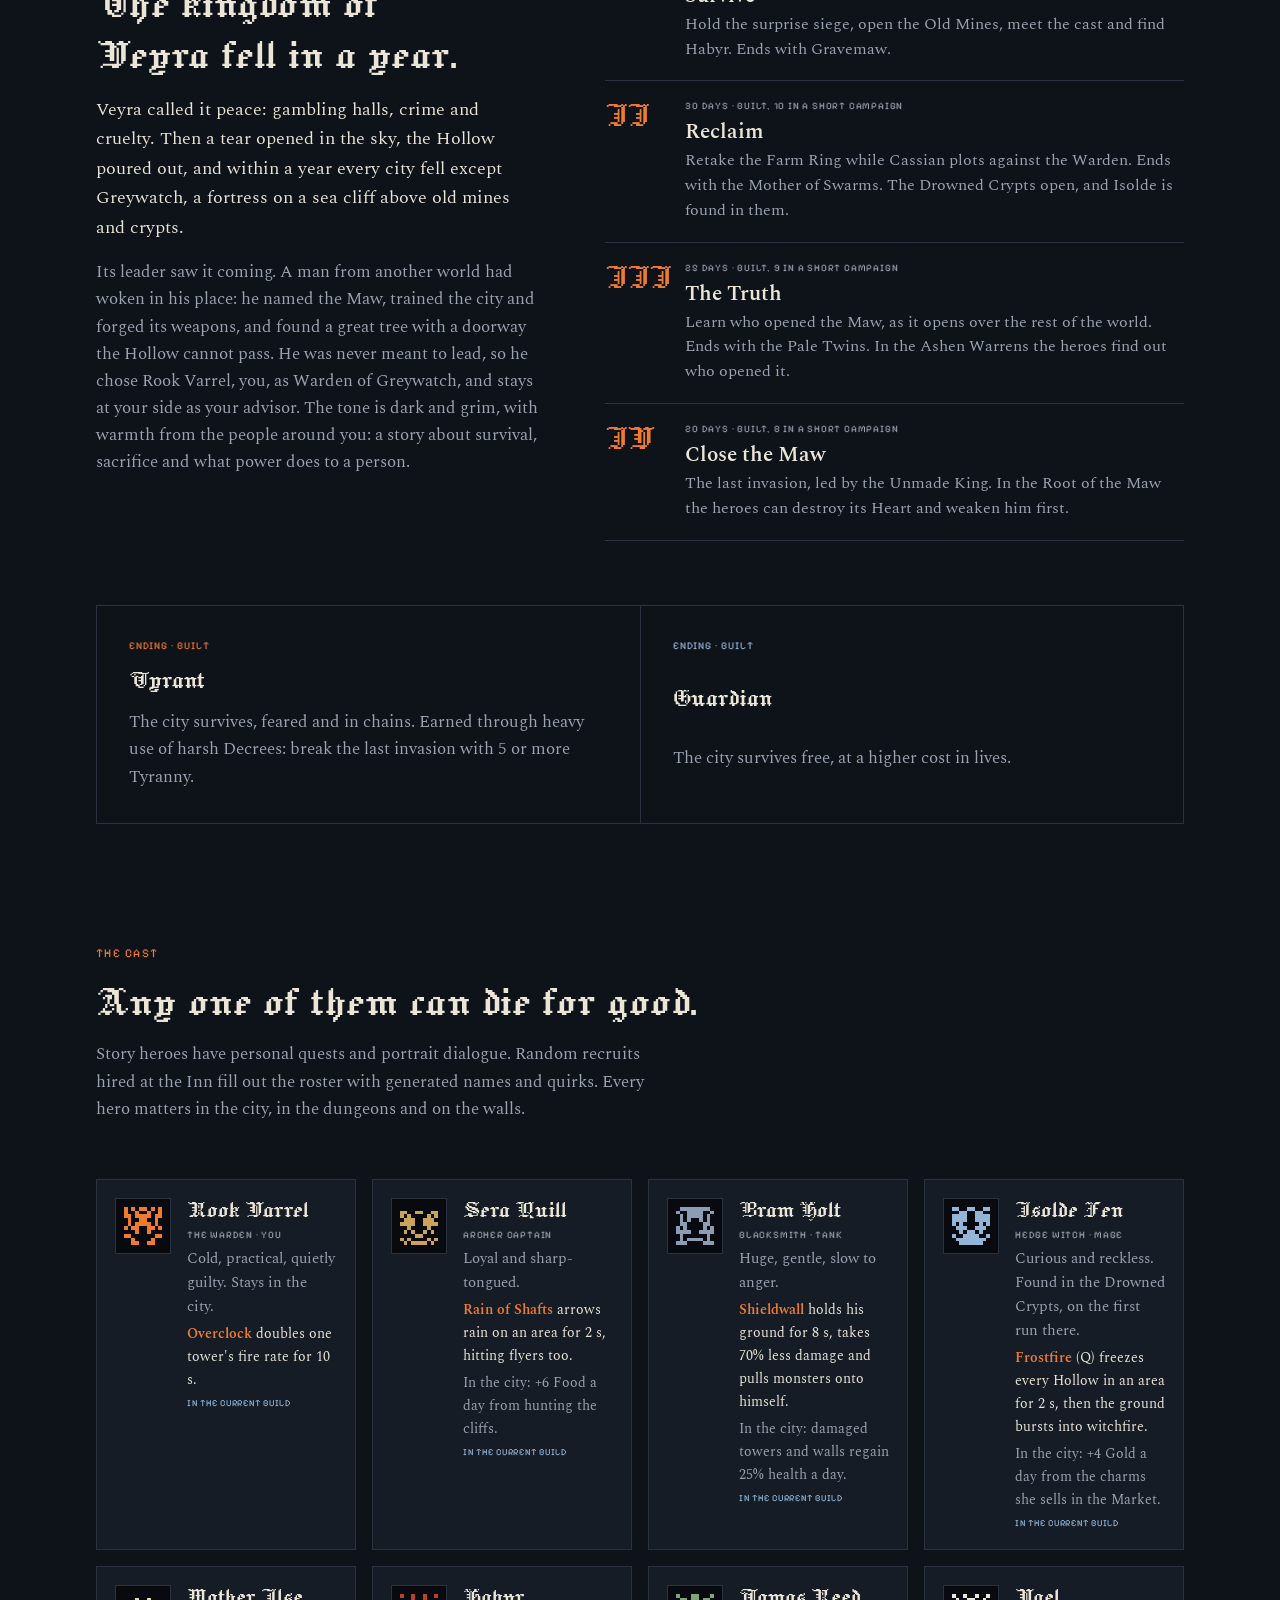
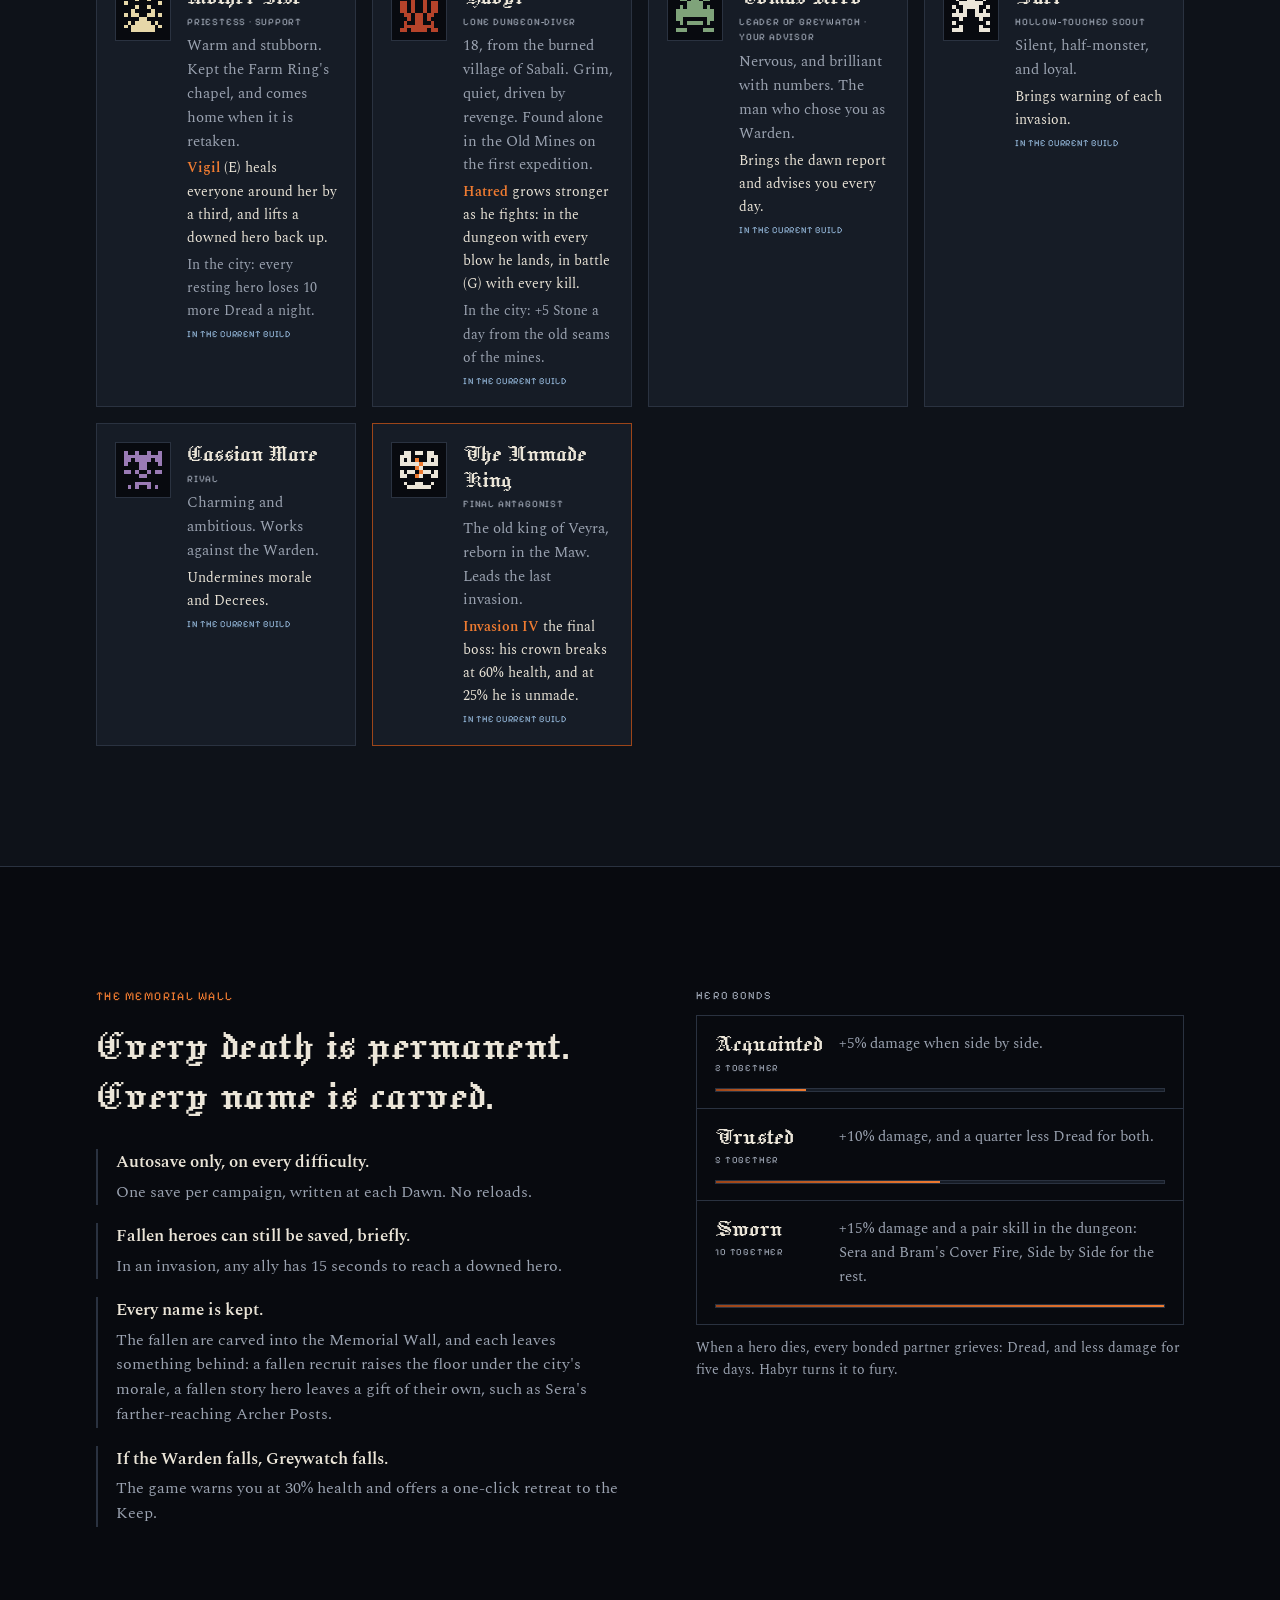
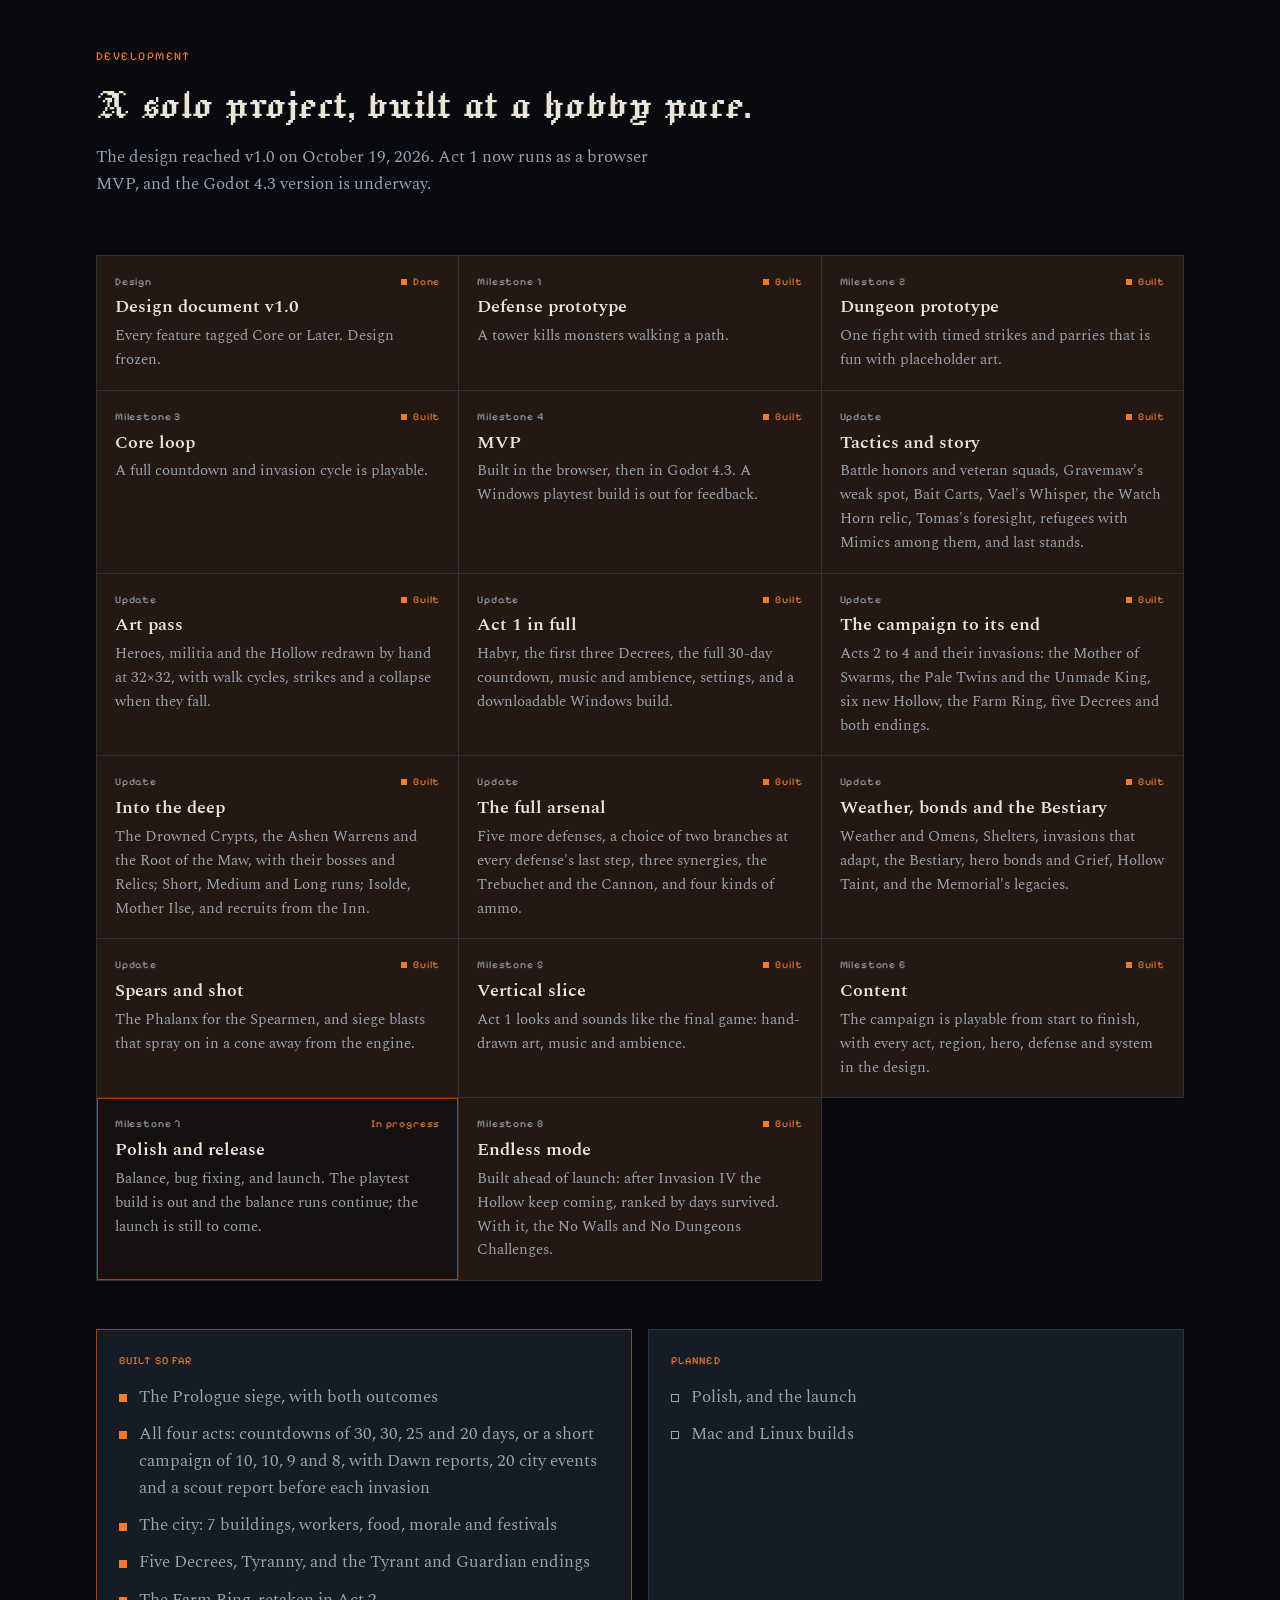
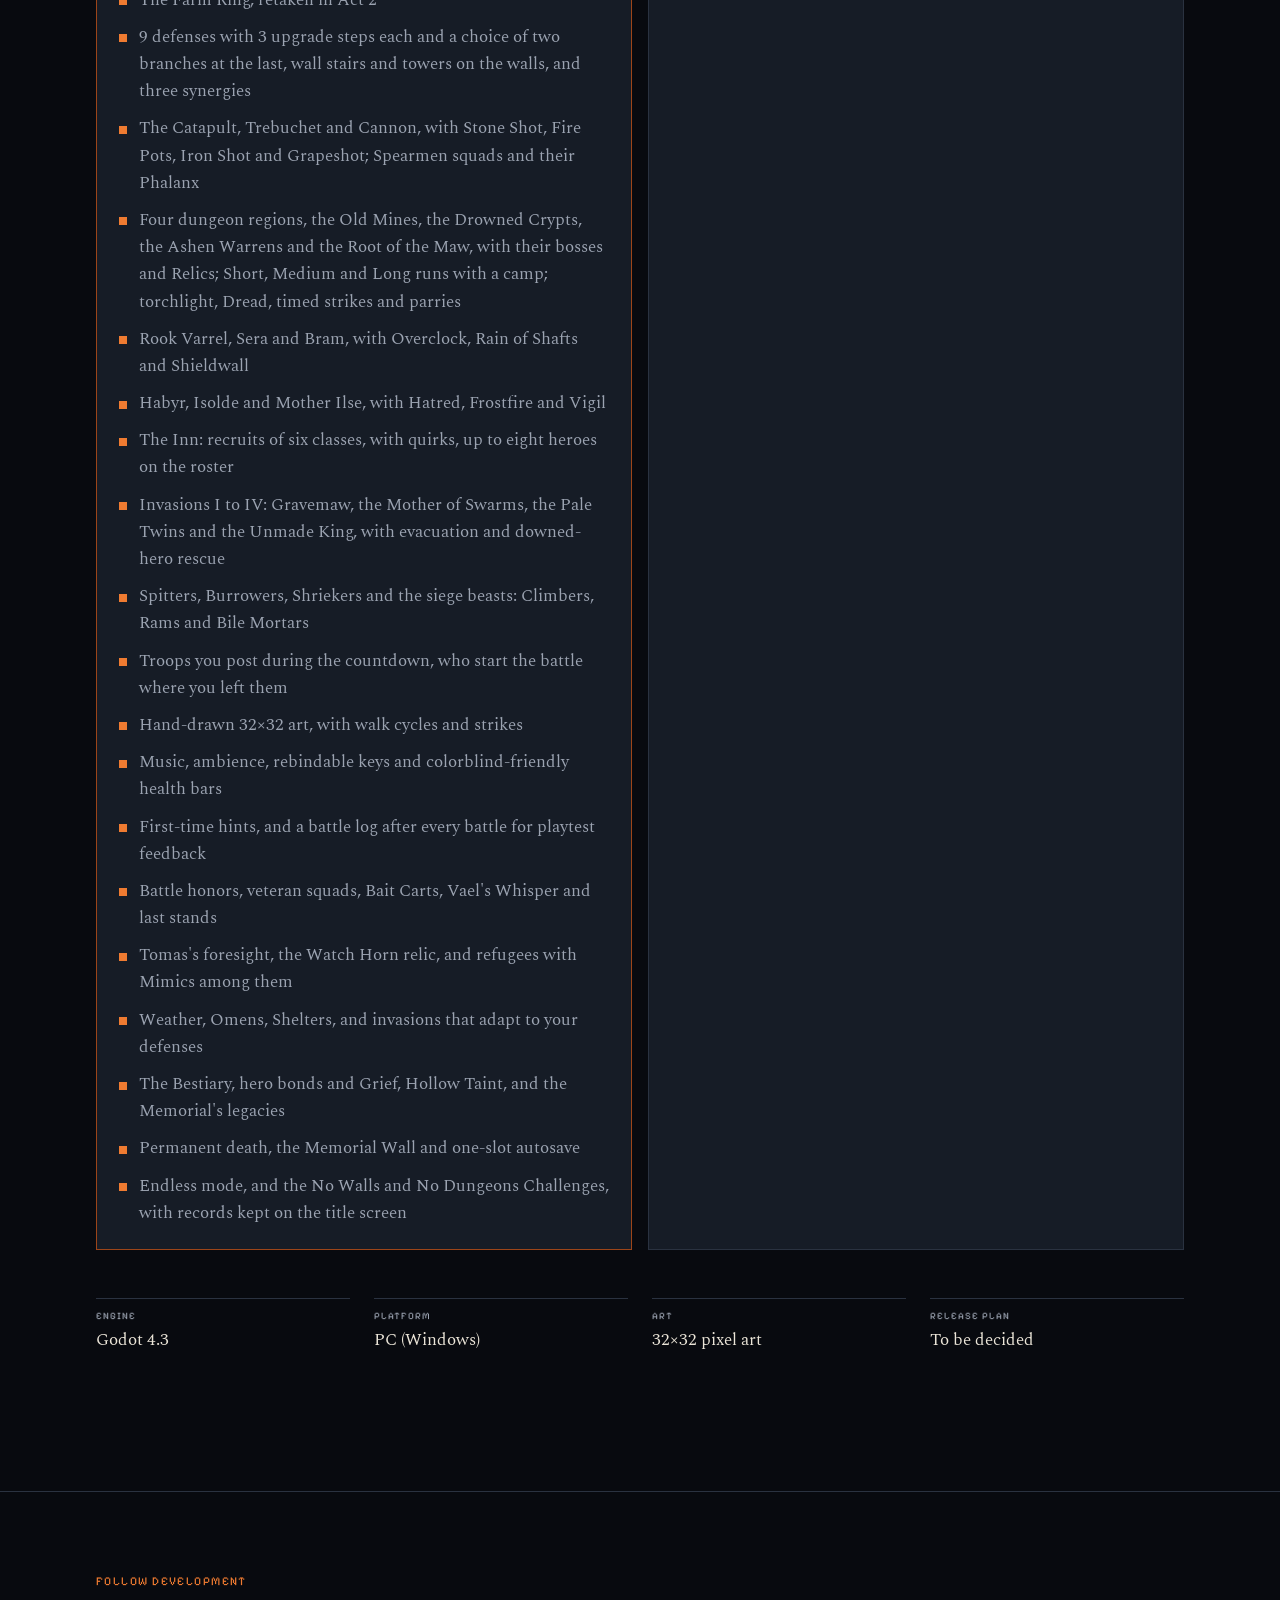
==== commit aa90ae09: "Spears and shot: the Phalanx, and siege blasts in a cone - Home page: the siege engines' cone blasts" ====
--- a/index.html
+++ b/index.html
@@ -163,12 +163,13 @@
             <li><strong>Recruits fight by their class.</strong> Warriors hold back two Hollow at once, clerics heal, rangers and wizards shoot, bards sing the defenders on, doctors get the downed up faster.</li>
             <li><strong>A last stand.</strong> A downed hero can spend their last seconds on their feet, unbreakable, and their example steels everyone else for the rest of the battle.</li>
             <li><strong>Post them before the horn.</strong> During the countdown your troops stand in the city and take the same orders. Wherever they stand when the last day ends is where the battle begins.</li>
-            <li><strong>Crewed siege engines.</strong> Put a squad on the Catapult, the Trebuchet or the Cannon, click a target area, and spend the ammo you stockpiled: Stone Shot or Fire Pots, Iron Shot or Grapeshot. T switches it. The Cannon is loud: Gloomwings come for its crew.</li>
+            <li><strong>Crewed siege engines.</strong> Put a squad on the Catapult, the Trebuchet or the Cannon, click a target, and spend the ammo you stockpiled: Stone Shot or Fire Pots, Iron Shot or Grapeshot. T switches it. A Catapult's or Trebuchet's shot bursts in a cone that sprays on past the spot, away from the engine, so aim just short of the Hollow. The Cannon is loud: Gloomwings come for its crew.</li>
+            <li><strong>The Phalanx.</strong> Select Spearmen, press P and click where they should face. They lock shields in ranks and hold there: their spears reach over the front rank, they hit harder and shrug off half of every blow from the front, but they strike only the Hollow in front of them.</li>
             <li><strong>Time of day, weather and Omens.</strong> The Hollow arrive at dawn, noon, dusk or night, in clear skies, rain, fog, snow or wind, and from the second invasion under an Omen such as a Blood Moon. The scout report tells you, so the last days of the countdown are for adapting.</li>
             <li><strong>The Hollow adapt.</strong> If one kind of tower deals more than 40% of the damage in an invasion, the next host resists it.</li>
             <li><strong>Evacuate the Market Ring.</strong> Press B and its citizens walk to the Keep, with the Hollow hunting them on the roads. Build Shelters there to hold them, or the crowding costs morale and may bring sickness.</li>
           </ul>
-          <div class="keys"><span class="k"><kbd>Space</kbd><span>pause</span></span><span class="k"><kbd>Ctrl</kbd><kbd>1-9</kbd><span>groups</span></span><span class="k"><kbd>T</kbd><span>ammo</span></span><span class="k"><kbd>B</kbd><span>evacuate</span></span><span class="k"><kbd>Shift</kbd><kbd>Right-click</kbd><span>queue</span></span><span class="k"><kbd>Right-drag</kbd><span>formation</span></span><span class="k"><kbd>V</kbd><span>Vael's Whisper</span></span><span class="k"><kbd>G</kbd><span>Hatred</span></span><span class="k"><kbd>Q</kbd><span>Frostfire</span></span><span class="k"><kbd>E</kbd><span>Vigil</span></span><span class="k"><kbd>L</kbd><span>last stand</span></span><span class="k"><kbd>Middle-drag</kbd><span>camera</span></span></div>
+          <div class="keys"><span class="k"><kbd>Space</kbd><span>pause</span></span><span class="k"><kbd>Ctrl</kbd><kbd>1-9</kbd><span>groups</span></span><span class="k"><kbd>T</kbd><span>ammo</span></span><span class="k"><kbd>P</kbd><span>phalanx</span></span><span class="k"><kbd>B</kbd><span>evacuate</span></span><span class="k"><kbd>Shift</kbd><kbd>Right-click</kbd><span>queue</span></span><span class="k"><kbd>Right-drag</kbd><span>formation</span></span><span class="k"><kbd>V</kbd><span>Vael's Whisper</span></span><span class="k"><kbd>G</kbd><span>Hatred</span></span><span class="k"><kbd>Q</kbd><span>Frostfire</span></span><span class="k"><kbd>E</kbd><span>Vigil</span></span><span class="k"><kbd>L</kbd><span>last stand</span></span><span class="k"><kbd>Middle-drag</kbd><span>camera</span></span></div>
         </article>
         <article class="front dungeon">
           <span class="mode">Expeditions &middot; turn based</span>
@@ -403,6 +404,7 @@
         <li class="done"><span class="n"><span>Update</span><span class="state">Built</span></span><h3>Into the deep</h3><p>The Drowned Crypts, the Ashen Warrens and the Root of the Maw, with their bosses and Relics; Short, Medium and Long runs; Isolde, Mother Ilse, and recruits from the Inn.</p></li>
         <li class="done"><span class="n"><span>Update</span><span class="state">Built</span></span><h3>The full arsenal</h3><p>Five more defenses, a choice of two branches at every defense's last step, three synergies, the Trebuchet and the Cannon, and four kinds of ammo.</p></li>
         <li class="done"><span class="n"><span>Update</span><span class="state">Built</span></span><h3>Weather, bonds and the Bestiary</h3><p>Weather and Omens, Shelters, invasions that adapt, the Bestiary, hero bonds and Grief, Hollow Taint, and the Memorial's legacies.</p></li>
+        <li class="done"><span class="n"><span>Update</span><span class="state">Built</span></span><h3>Spears and shot</h3><p>The Phalanx for the Spearmen, and siege blasts that spray on in a cone away from the engine.</p></li>
         <li class="done"><span class="n"><span>Milestone 5</span><span class="state">Built</span></span><h3>Vertical slice</h3><p>Act 1 looks and sounds like the final game: hand-drawn art, music and ambience.</p></li>
         <li class="done"><span class="n"><span>Milestone 6</span><span class="state">Built</span></span><h3>Content</h3><p>The campaign is playable from start to finish, with every act, region, hero, defense and system in the design.</p></li>
         <li class="now"><span class="n"><span>Milestone 7</span><span class="state">In progress</span></span><h3>Polish and release</h3><p>Balance, bug fixing, and launch. The playtest build is out and the balance runs continue; the launch is still to come.</p></li>
@@ -418,7 +420,7 @@
             <li>Five Decrees, Tyranny, and the Tyrant and Guardian endings</li>
             <li>The Farm Ring, retaken in Act 2</li>
             <li>9 defenses with 3 upgrade steps each and a choice of two branches at the last, wall stairs and towers on the walls, and three synergies</li>
-            <li>The Catapult, Trebuchet and Cannon, with Stone Shot, Fire Pots, Iron Shot and Grapeshot, and Spearmen squads</li>
+            <li>The Catapult, Trebuchet and Cannon, with Stone Shot, Fire Pots, Iron Shot and Grapeshot; Spearmen squads and their Phalanx</li>
             <li>Four dungeon regions, the Old Mines, the Drowned Crypts, the Ashen Warrens and the Root of the Maw, with their bosses and Relics; Short, Medium and Long runs with a camp; torchlight, Dread, timed strikes and parries</li>
             <li>Rook Varrel, Sera and Bram, with Overclock, Rain of Shafts and Shieldwall</li>
             <li>Habyr, Isolde and Mother Ilse, with Hatred, Frostfire and Vigil</li>
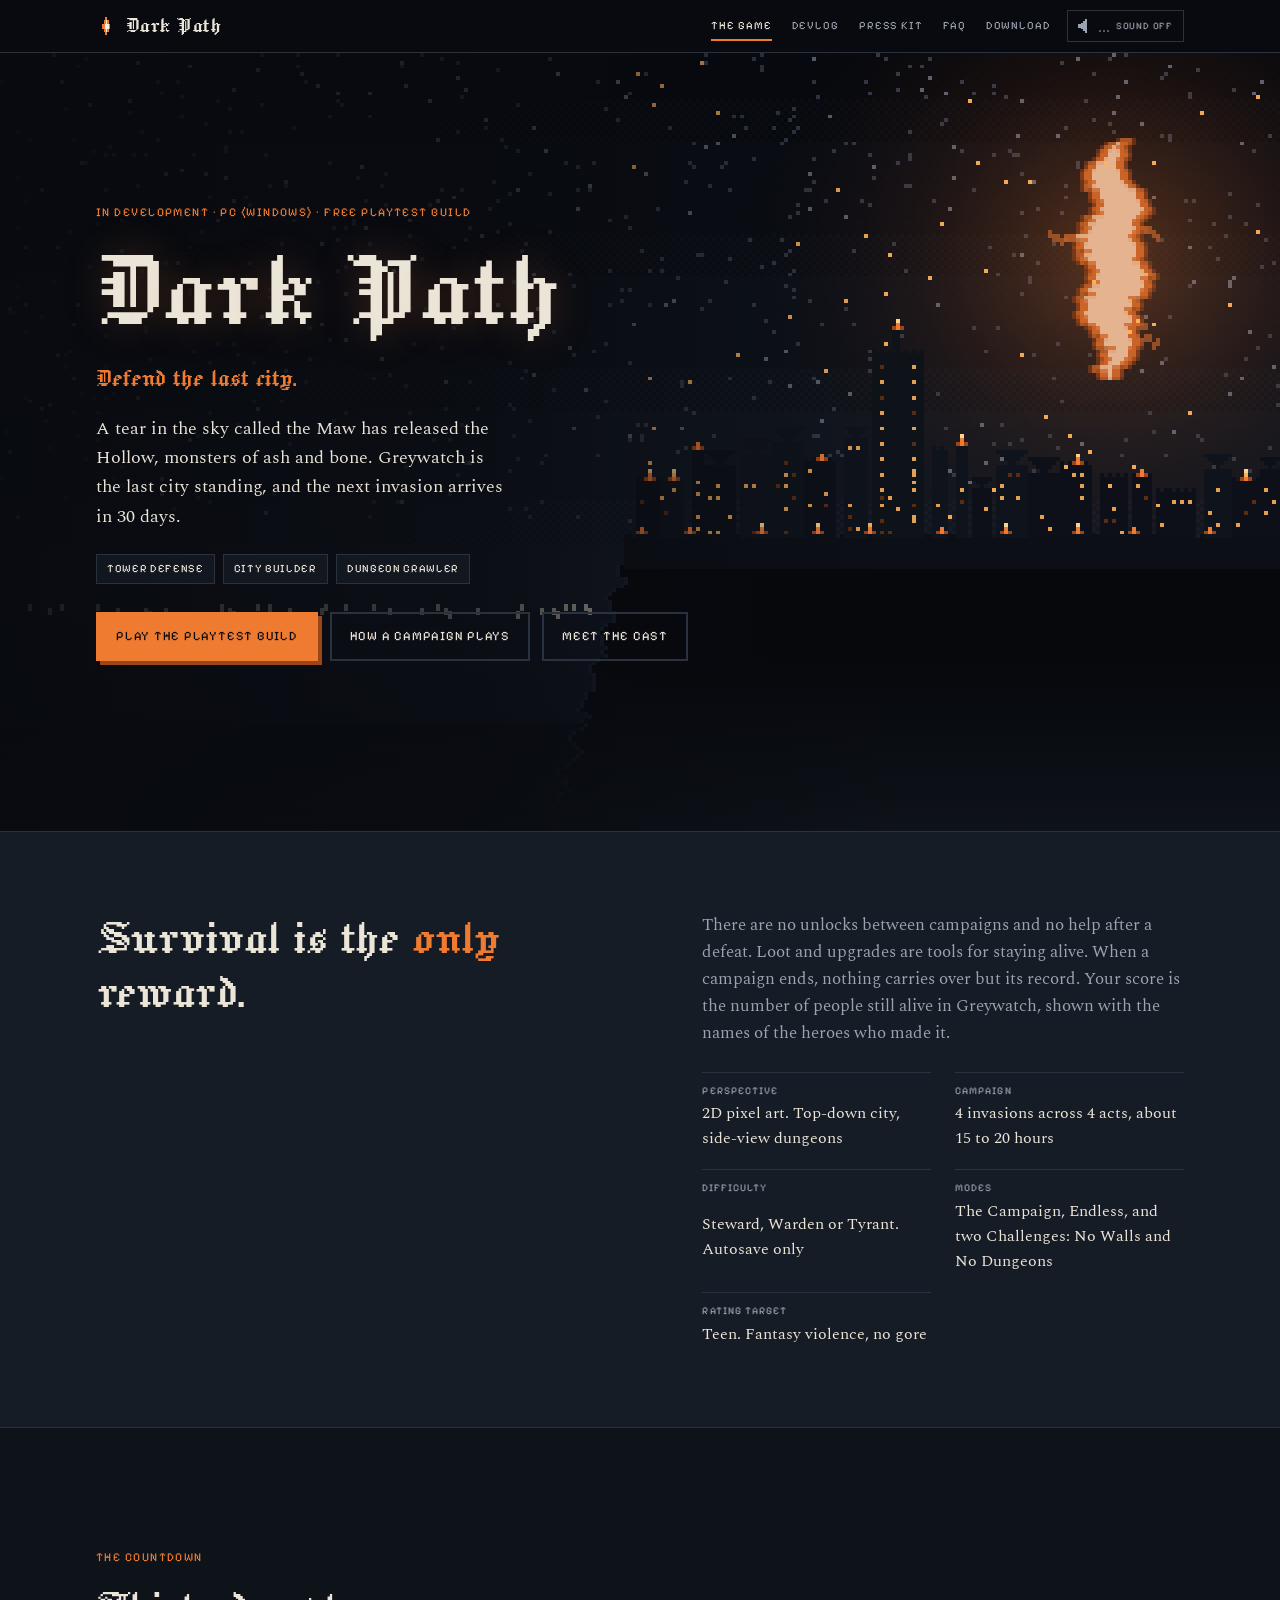
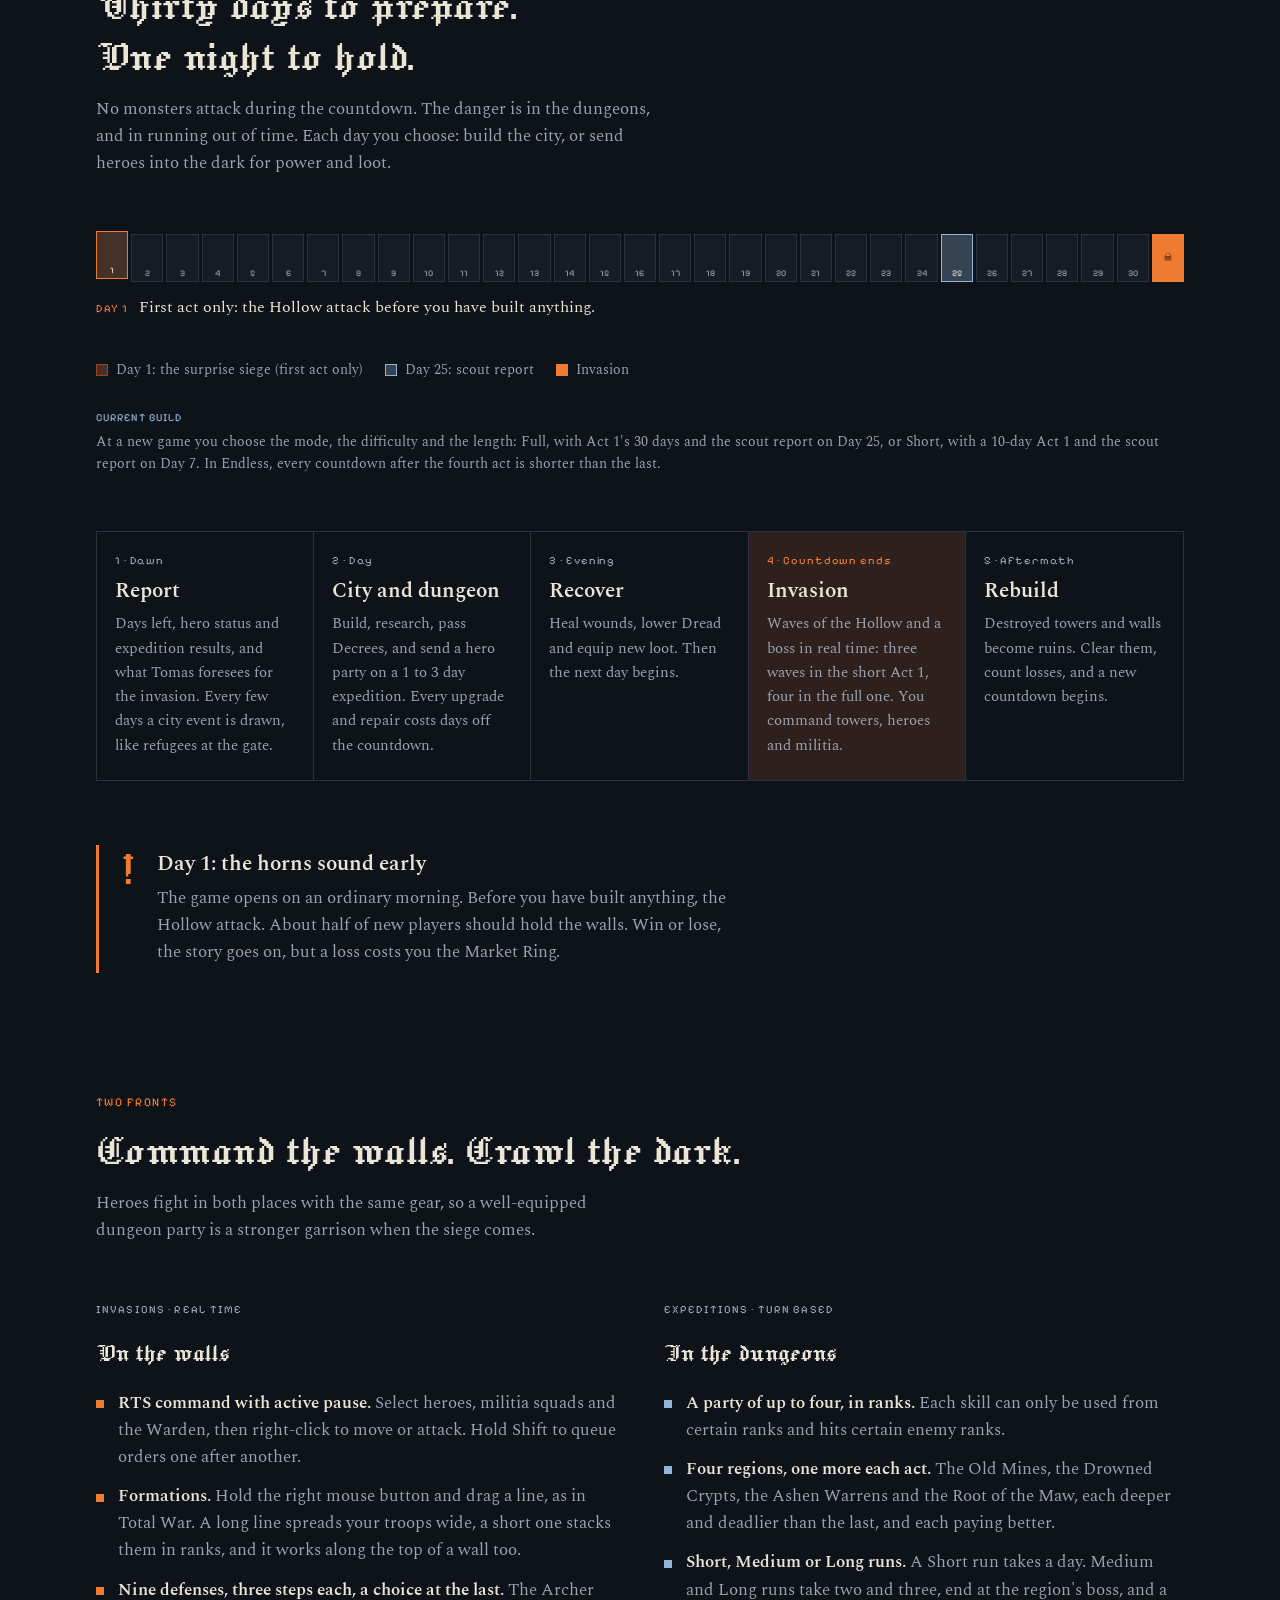
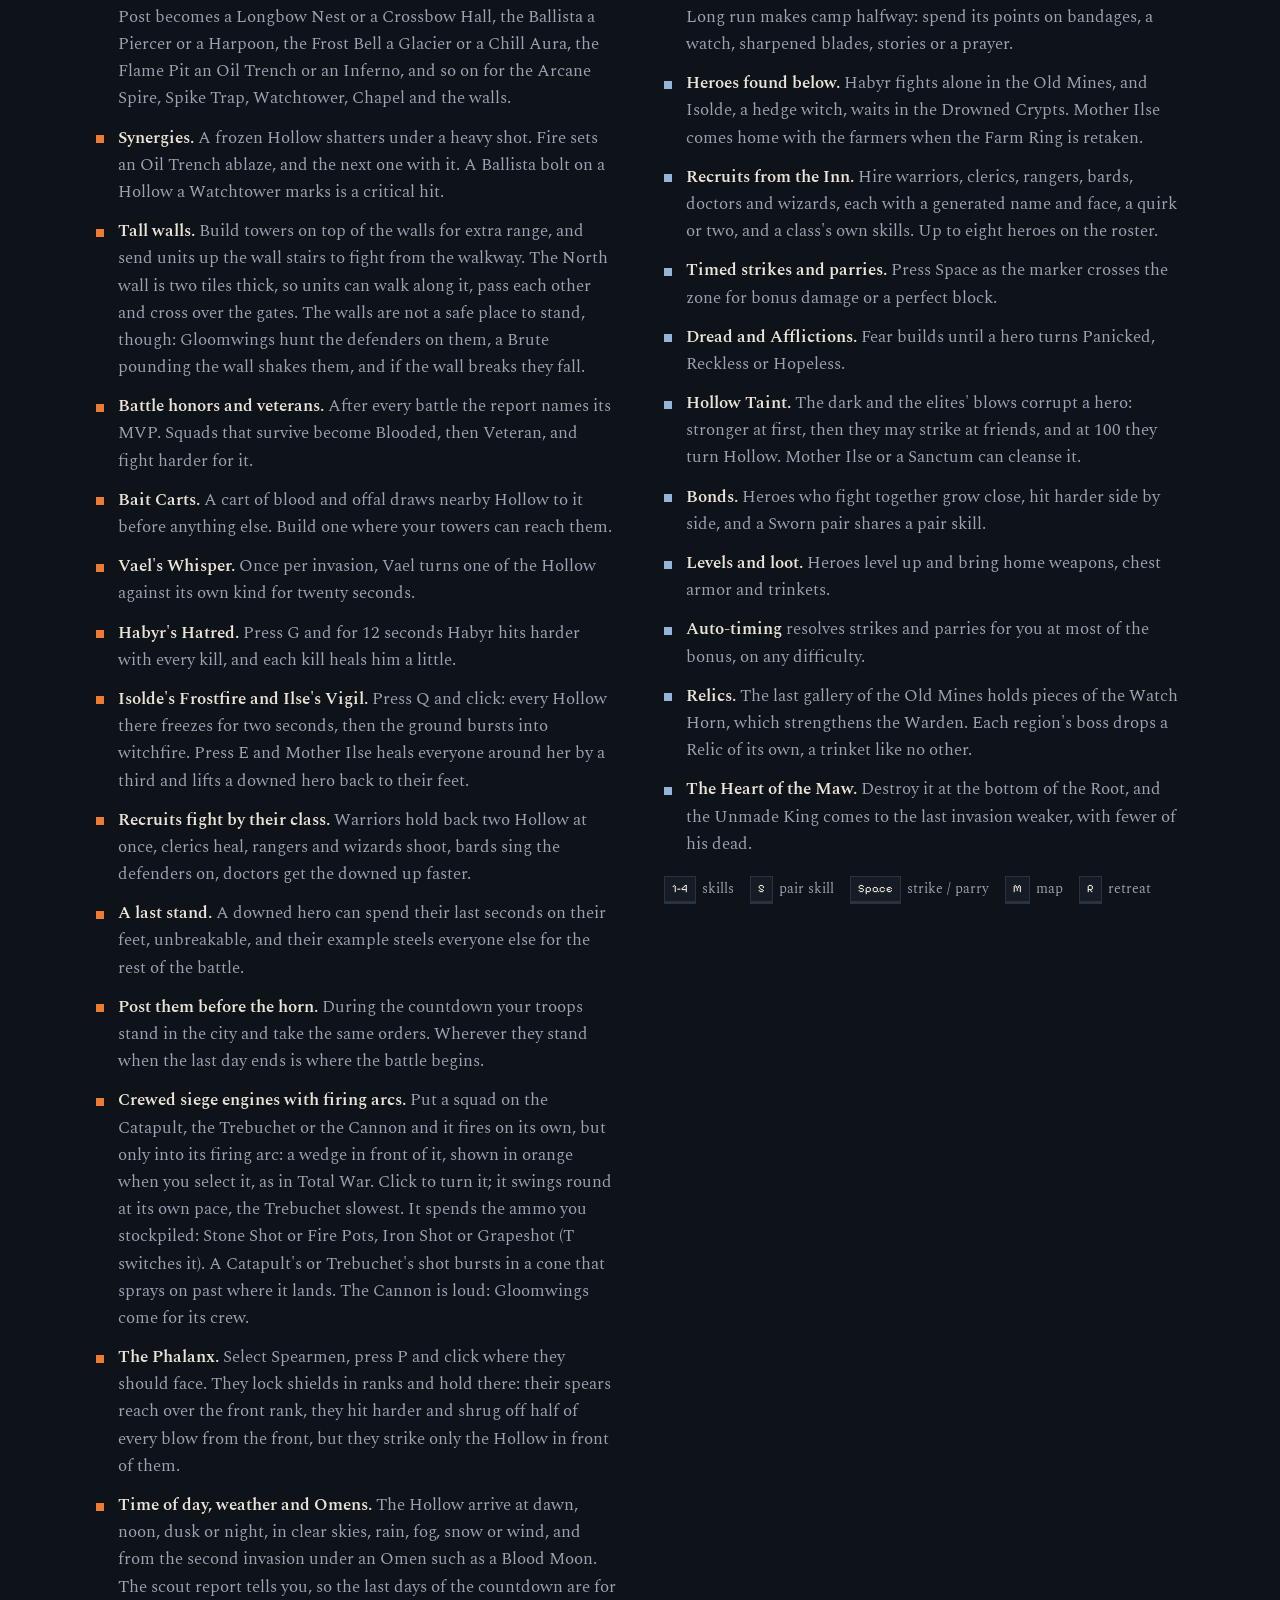
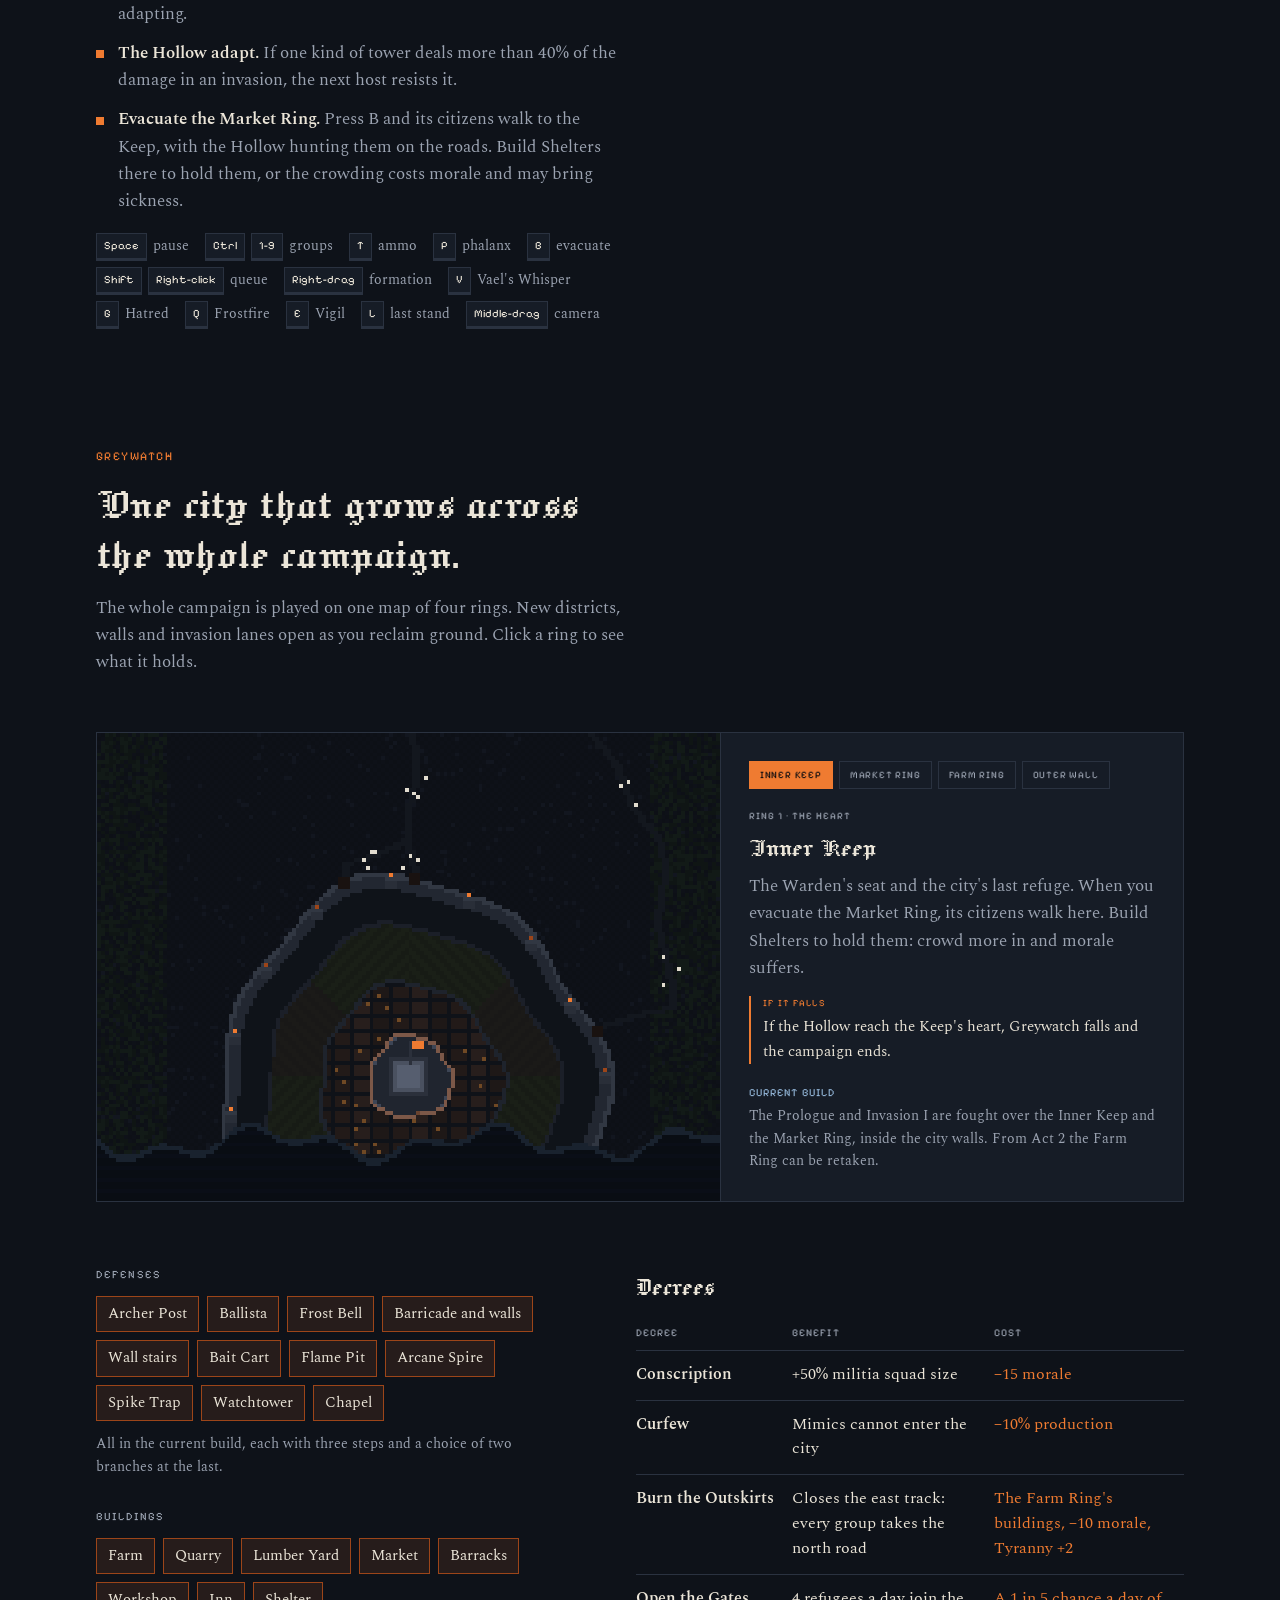
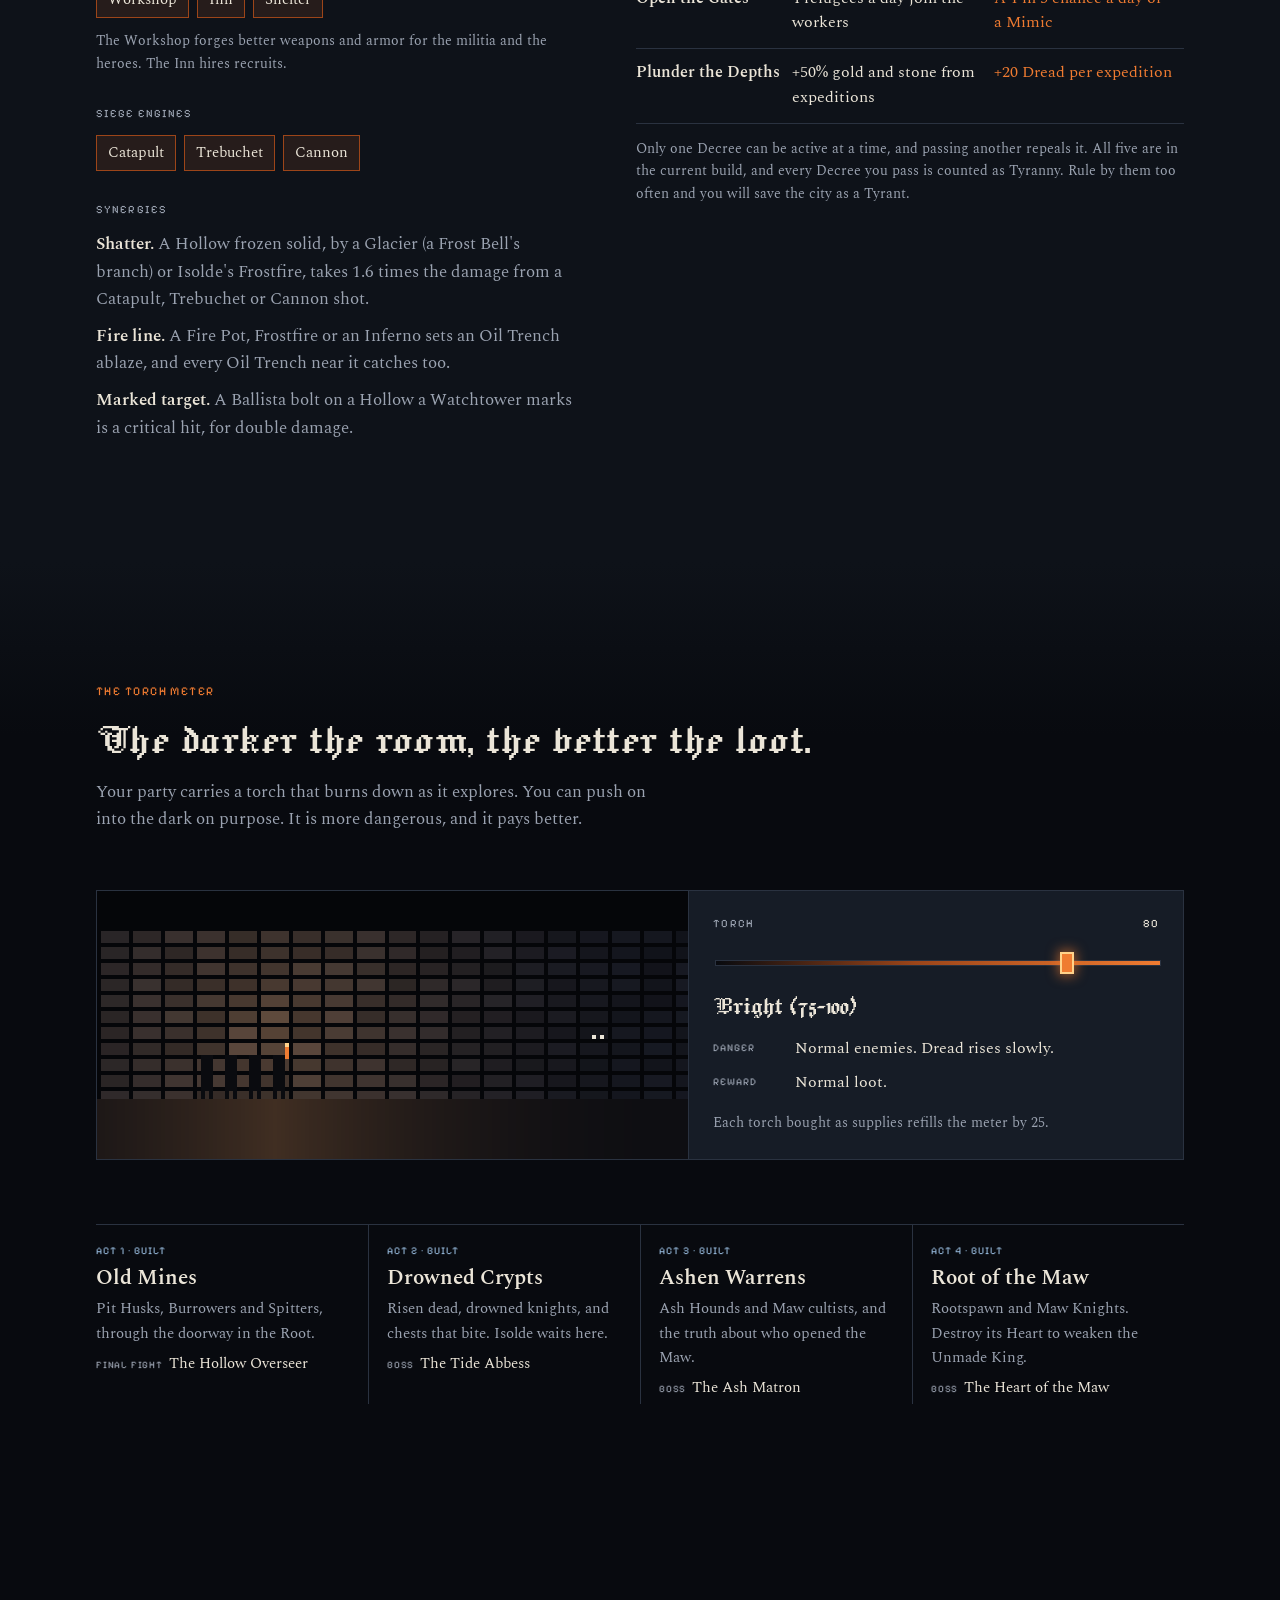
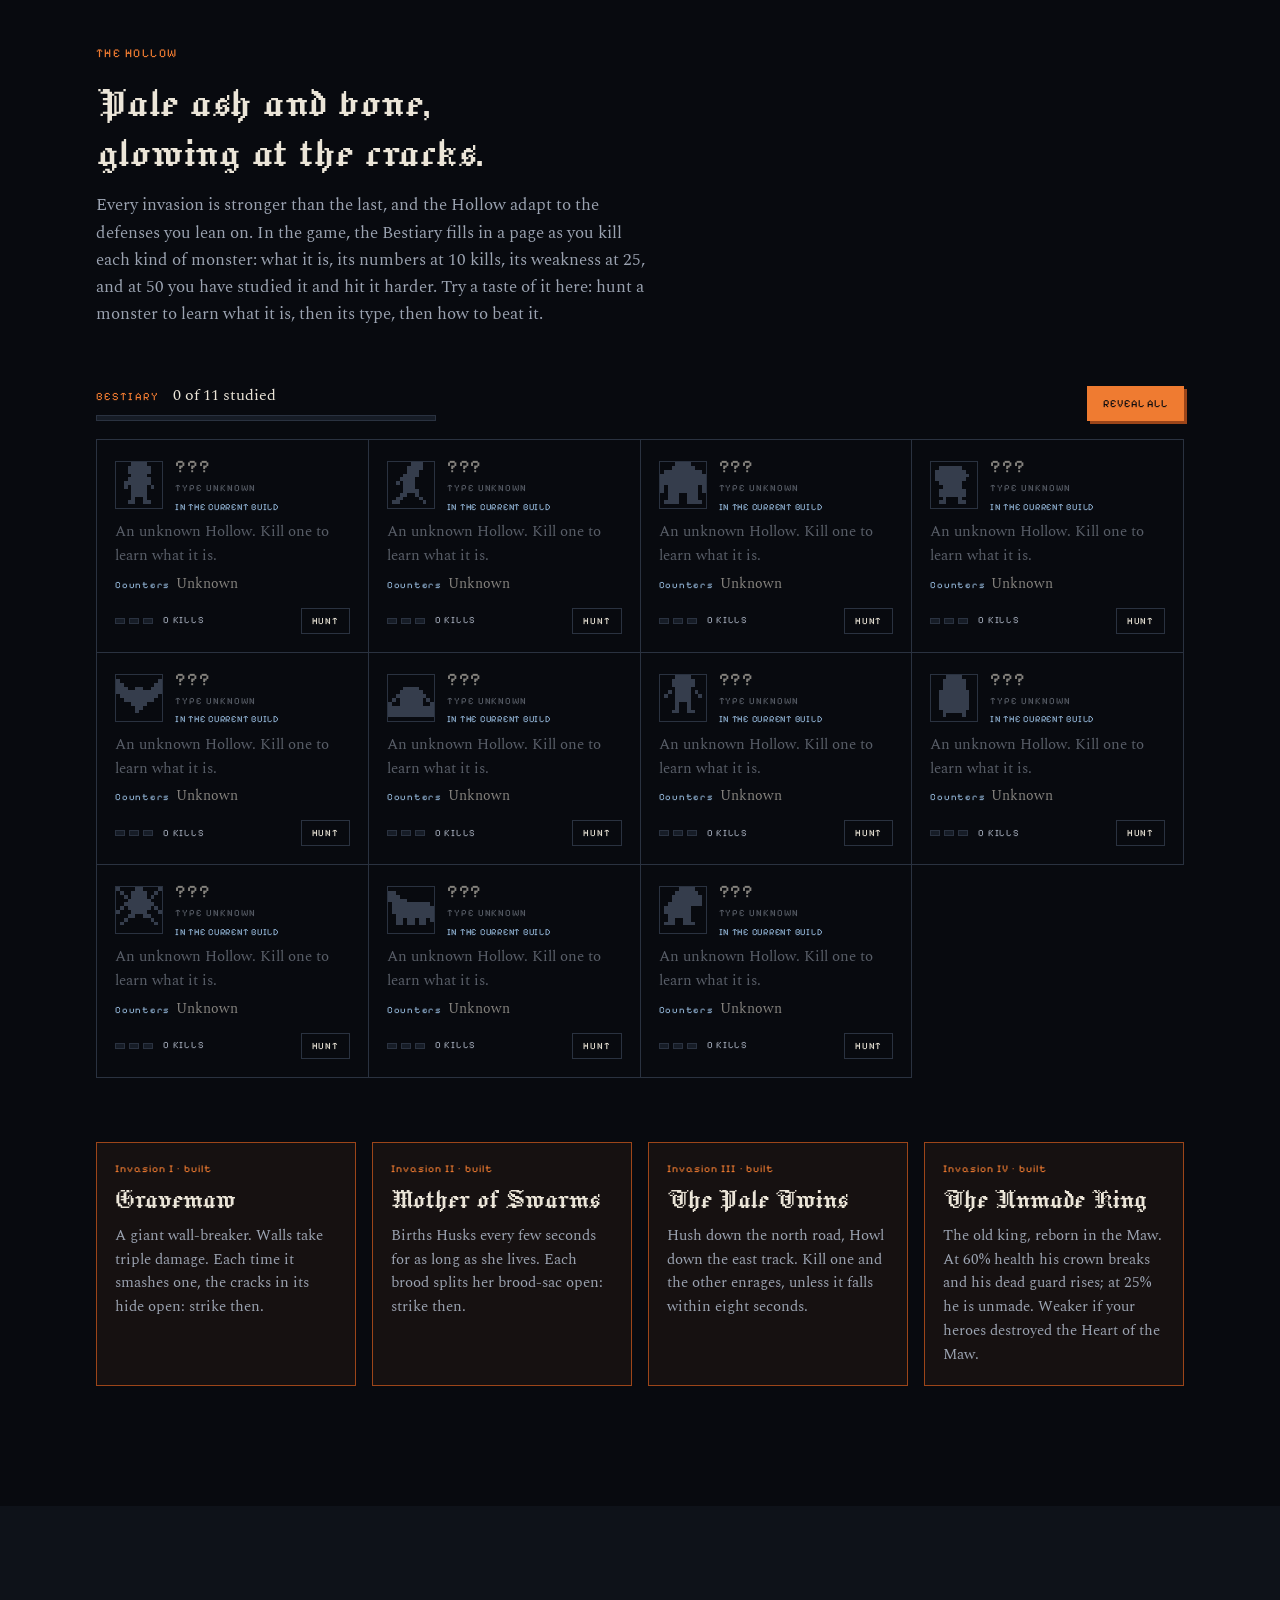
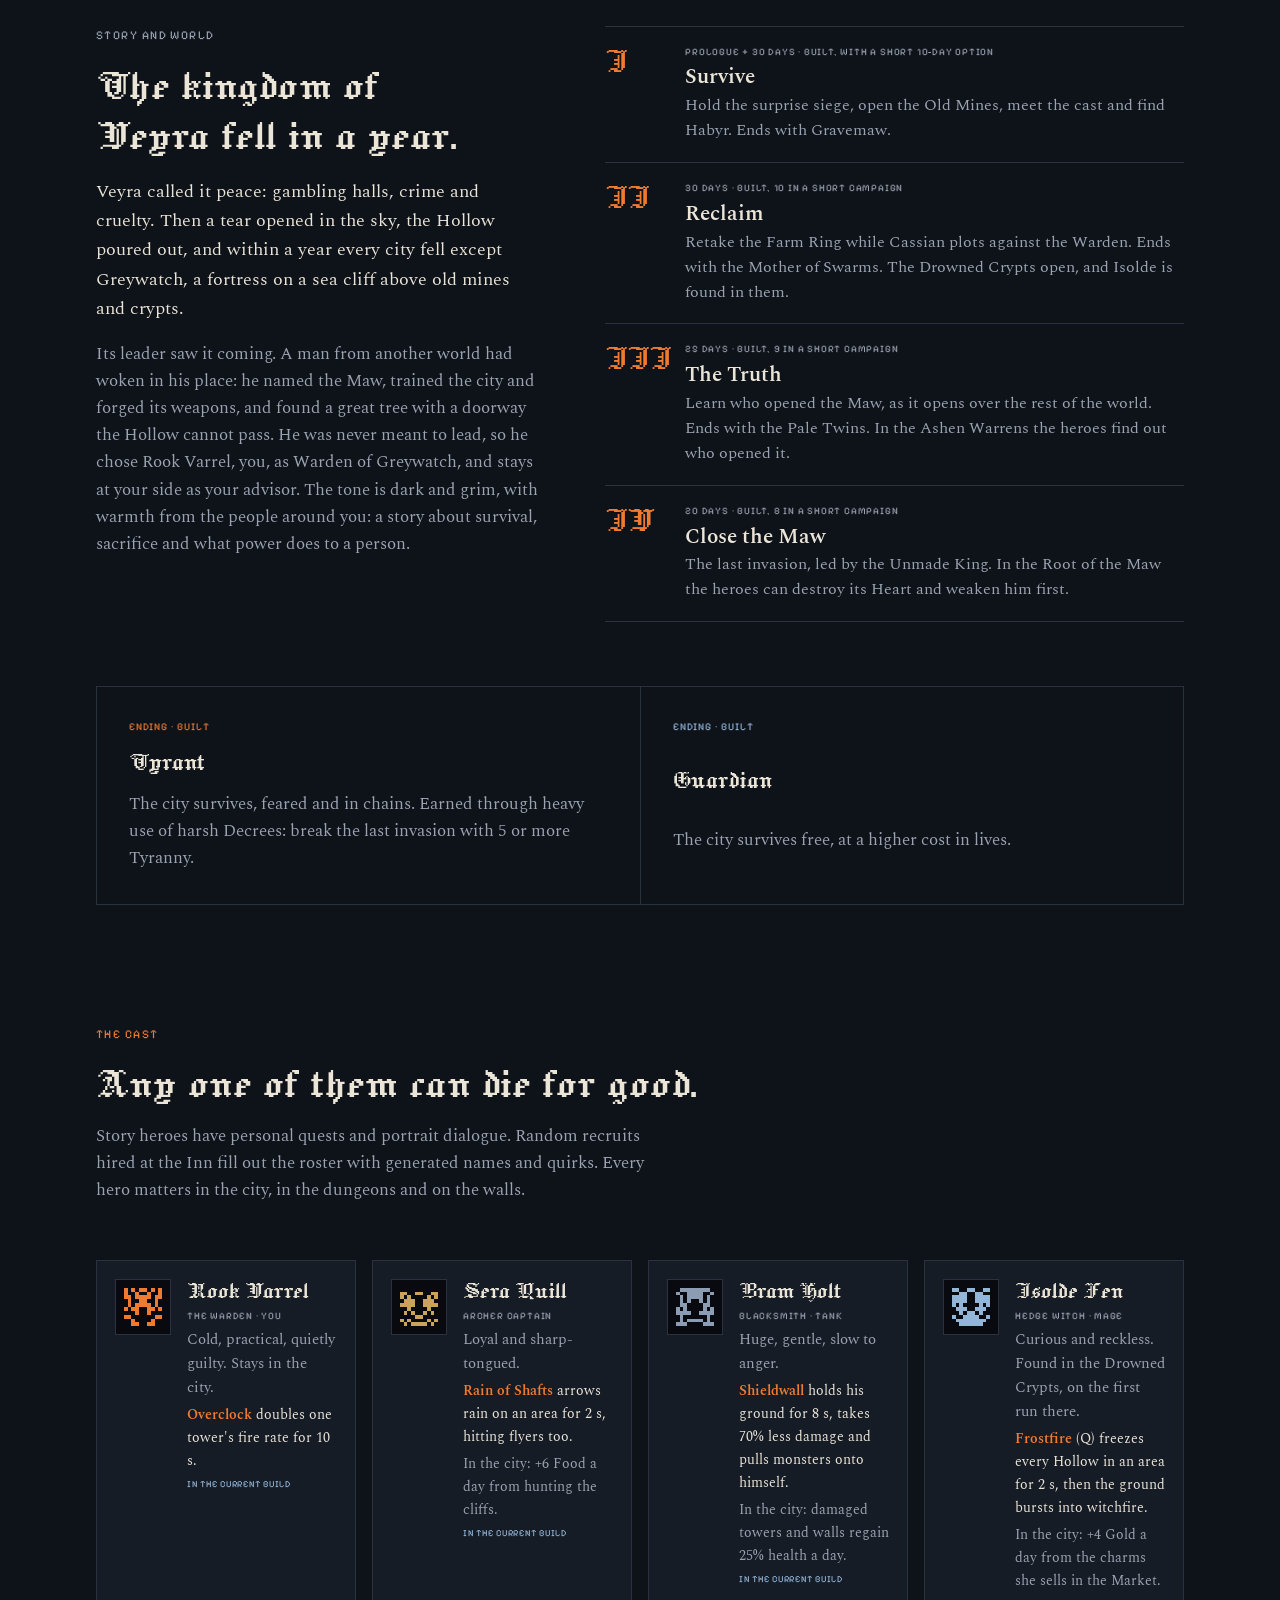
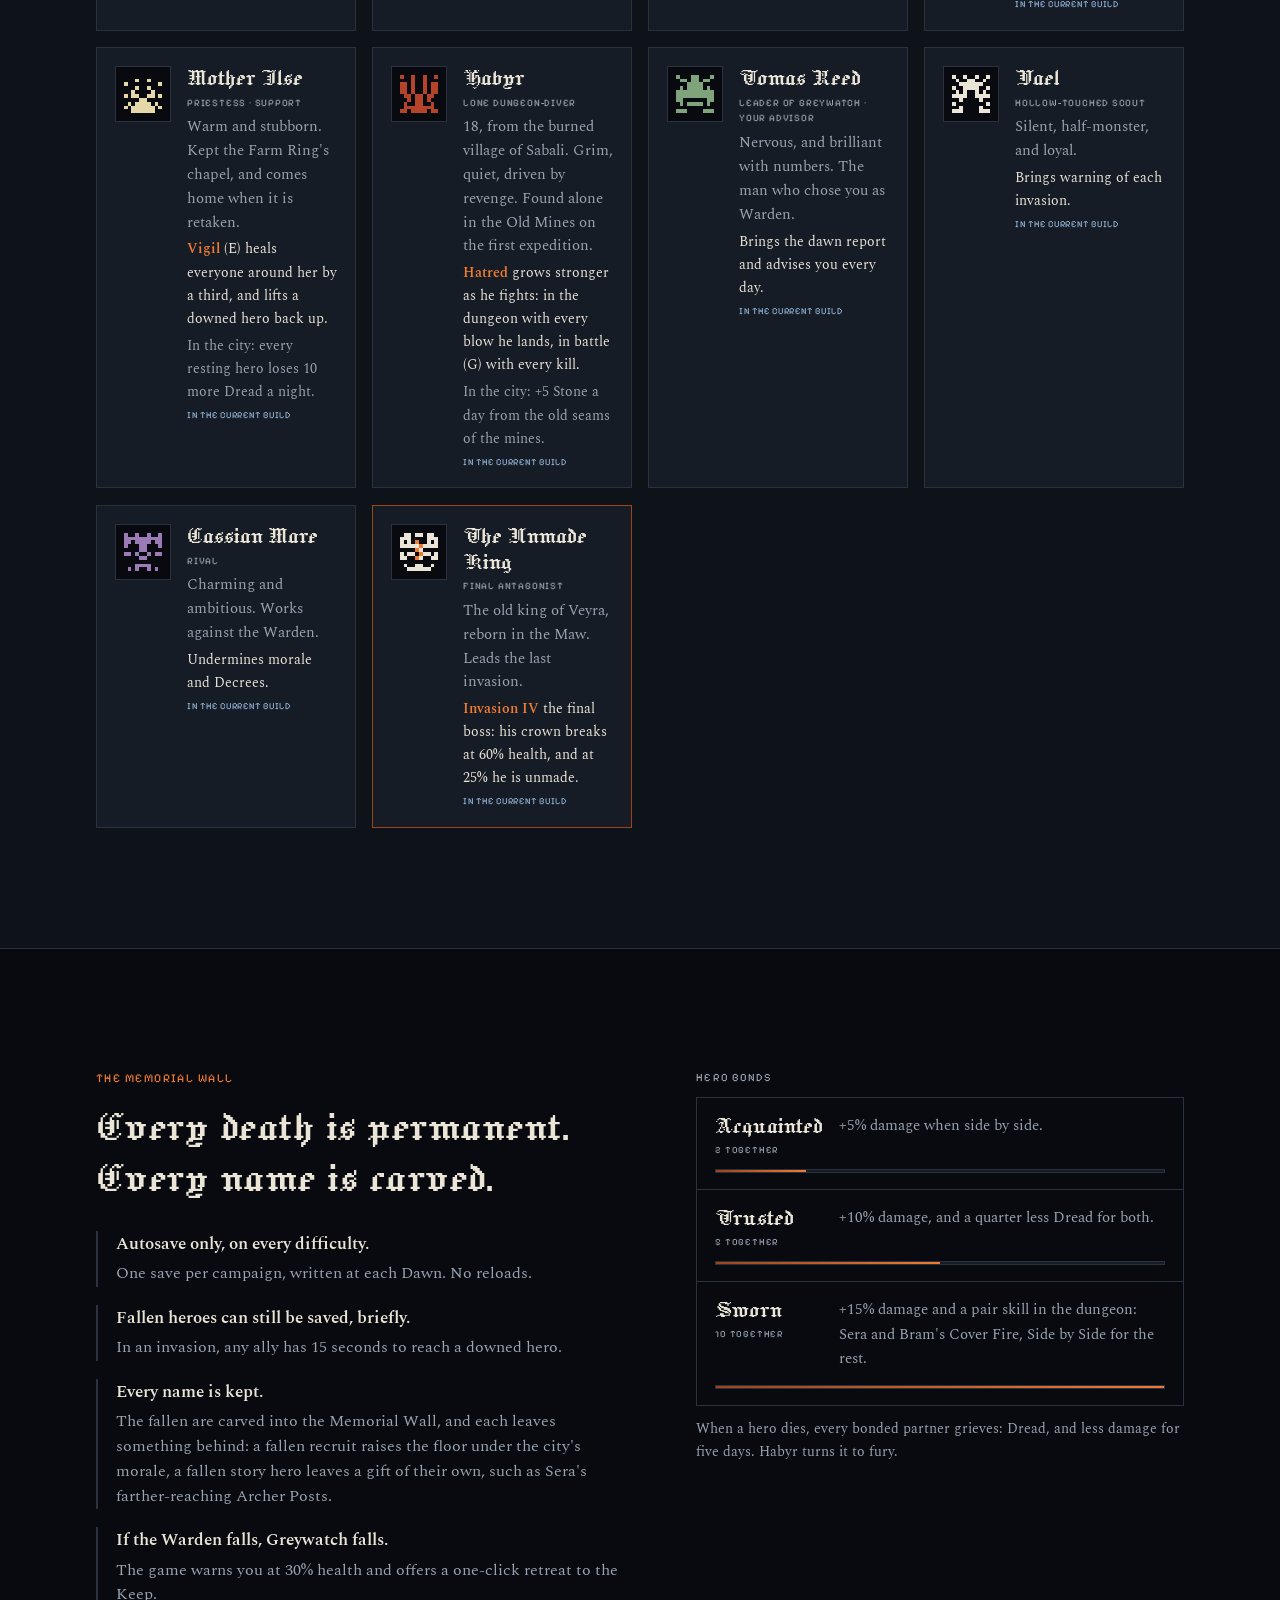
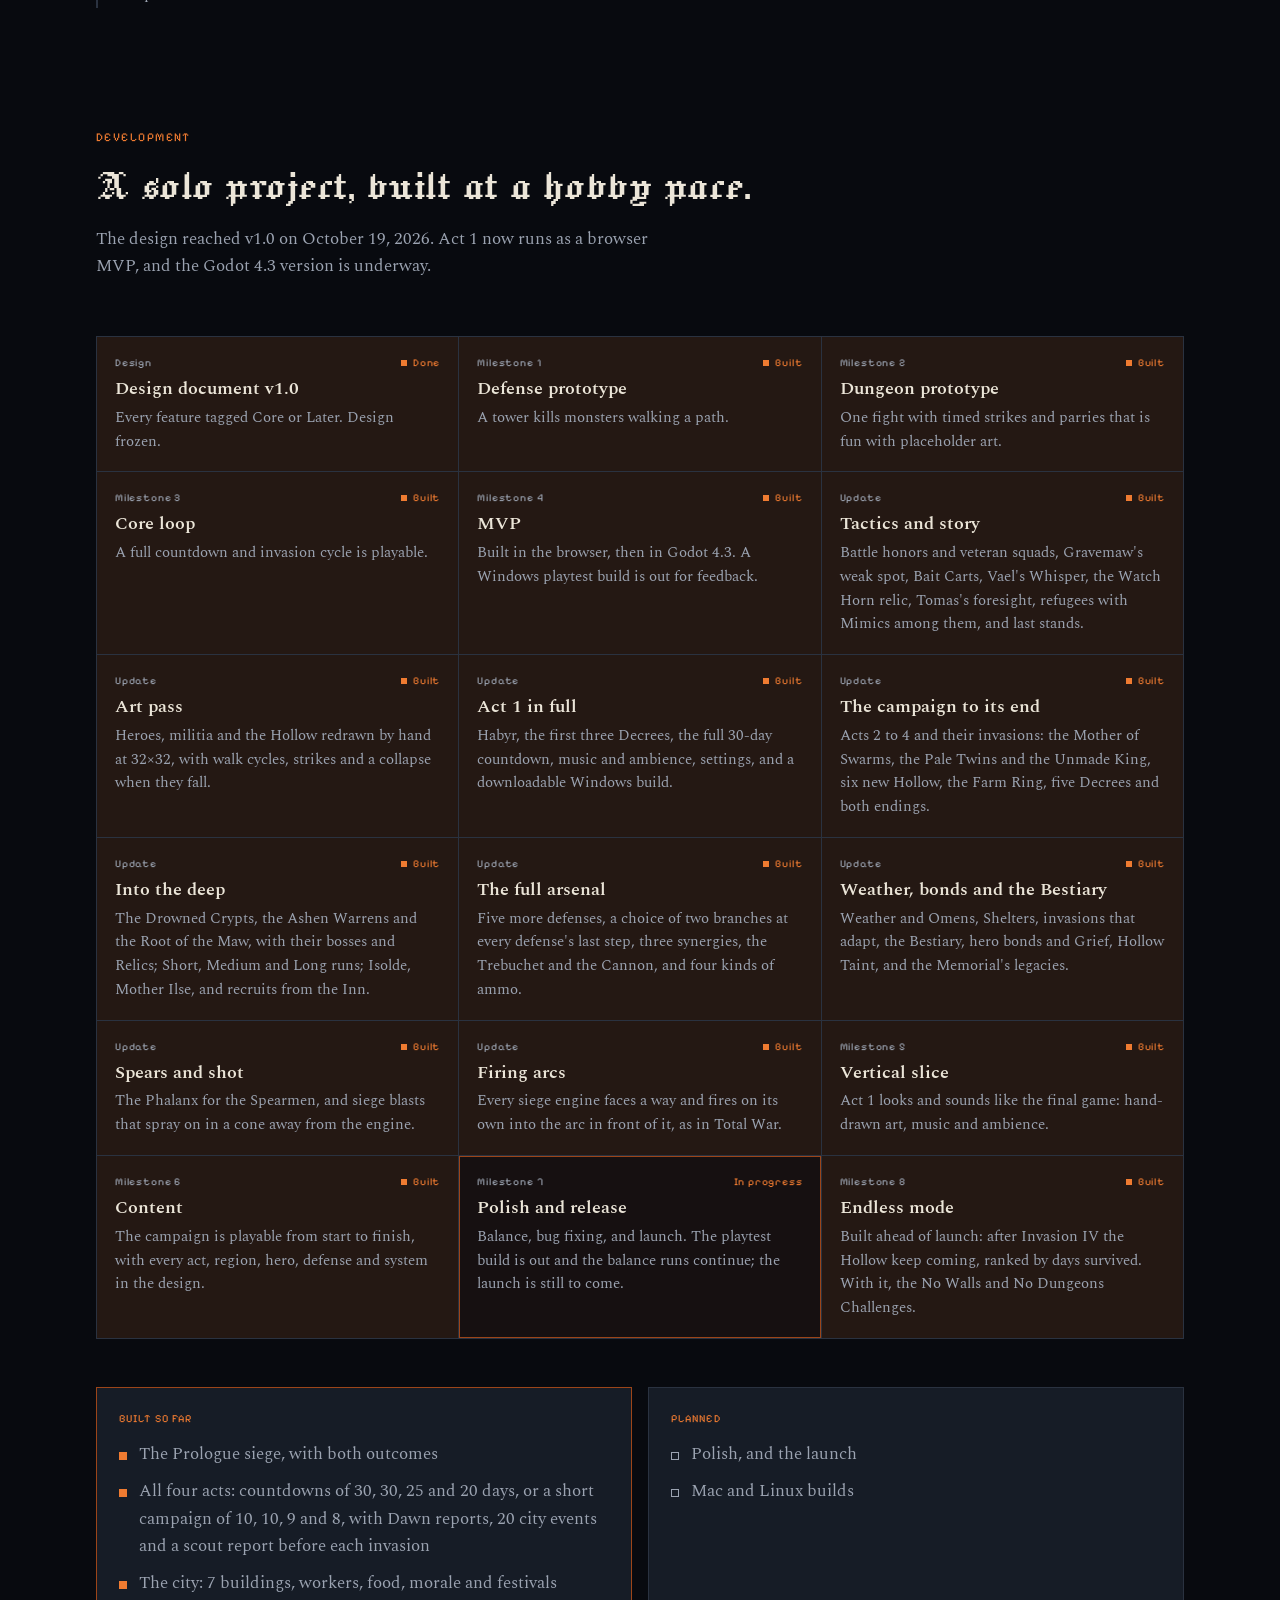
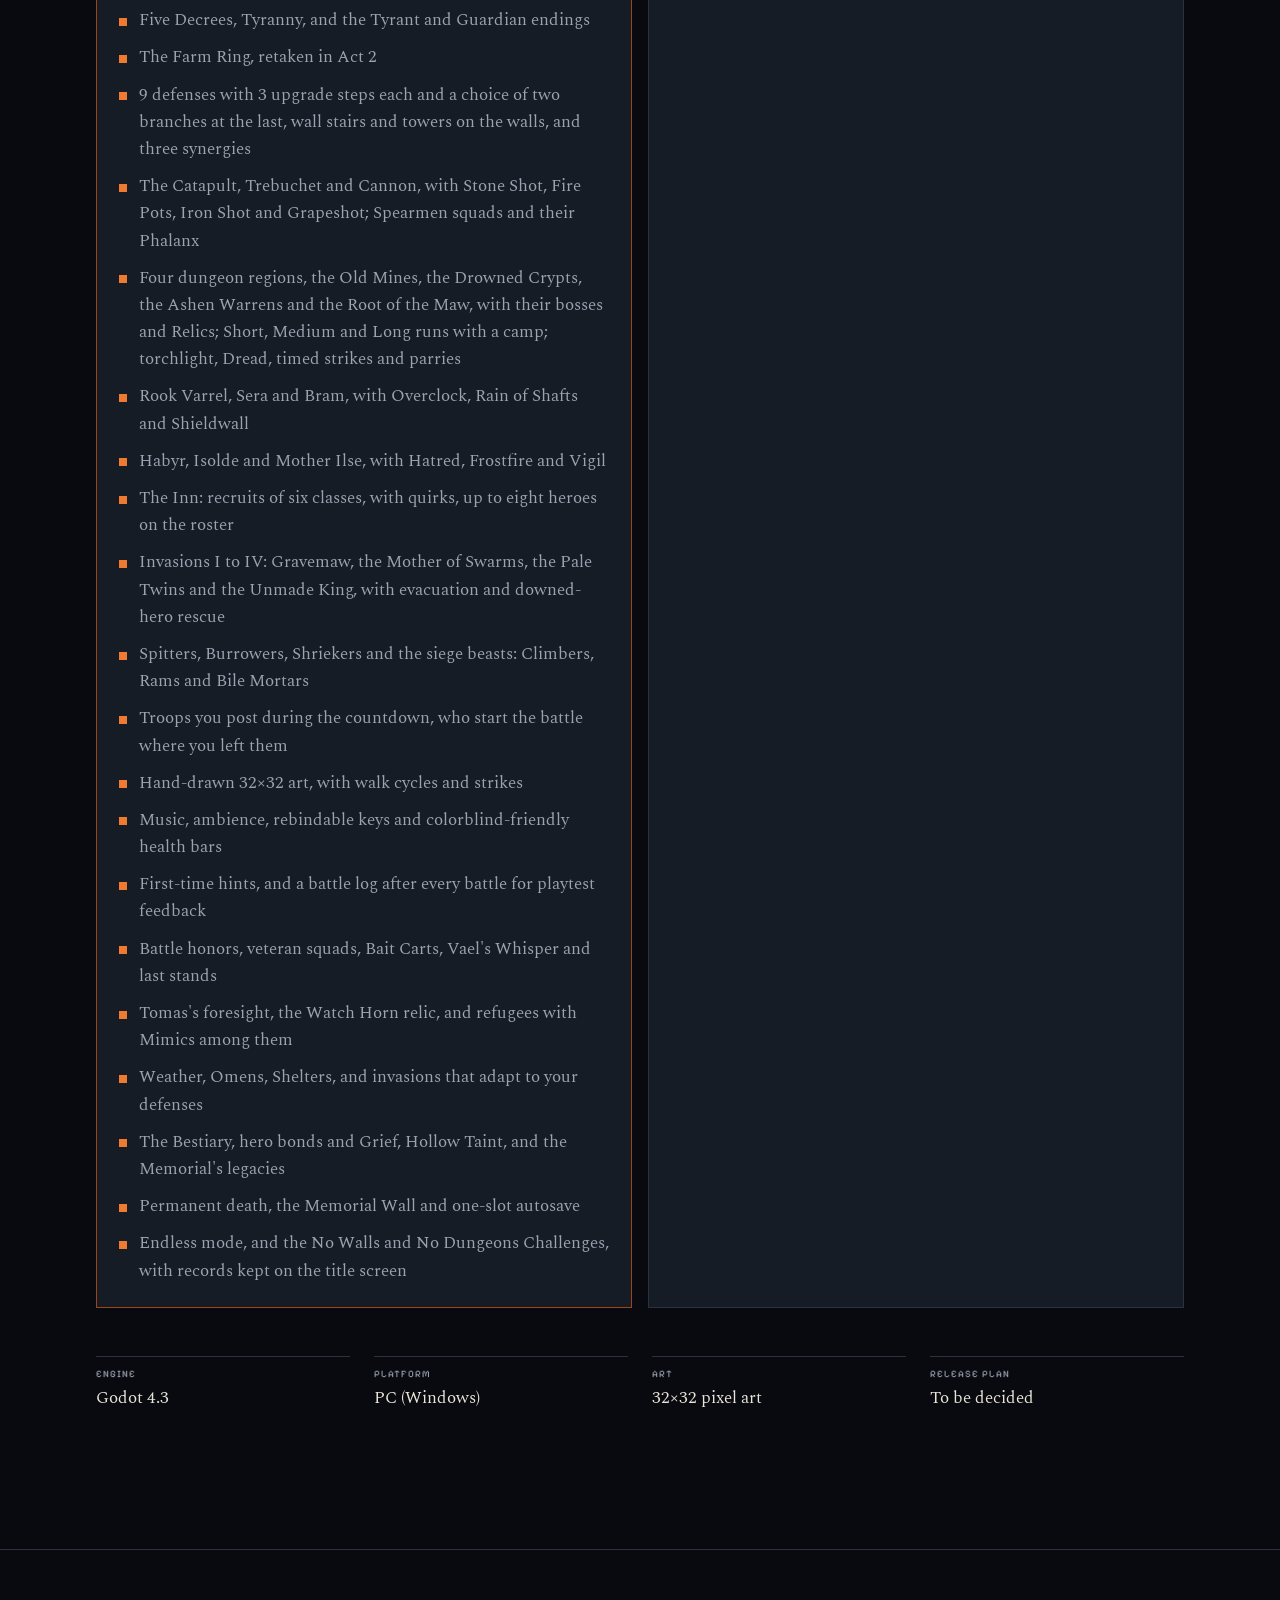
==== commit 092e8d86: "Firing arcs for the siege engines - Home page: the siege engines' firing arcs in the battle features" ====
--- a/index.html
+++ b/index.html
@@ -163,7 +163,7 @@
             <li><strong>Recruits fight by their class.</strong> Warriors hold back two Hollow at once, clerics heal, rangers and wizards shoot, bards sing the defenders on, doctors get the downed up faster.</li>
             <li><strong>A last stand.</strong> A downed hero can spend their last seconds on their feet, unbreakable, and their example steels everyone else for the rest of the battle.</li>
             <li><strong>Post them before the horn.</strong> During the countdown your troops stand in the city and take the same orders. Wherever they stand when the last day ends is where the battle begins.</li>
-            <li><strong>Crewed siege engines.</strong> Put a squad on the Catapult, the Trebuchet or the Cannon, click a target, and spend the ammo you stockpiled: Stone Shot or Fire Pots, Iron Shot or Grapeshot. T switches it. A Catapult's or Trebuchet's shot bursts in a cone that sprays on past the spot, away from the engine, so aim just short of the Hollow. The Cannon is loud: Gloomwings come for its crew.</li>
+            <li><strong>Crewed siege engines with firing arcs.</strong> Put a squad on the Catapult, the Trebuchet or the Cannon and it fires on its own, but only into its firing arc: a wedge in front of it, shown in orange when you select it, as in Total War. Click to turn it; it swings round at its own pace, the Trebuchet slowest. It spends the ammo you stockpiled: Stone Shot or Fire Pots, Iron Shot or Grapeshot (T switches it). A Catapult's or Trebuchet's shot bursts in a cone that sprays on past where it lands. The Cannon is loud: Gloomwings come for its crew.</li>
             <li><strong>The Phalanx.</strong> Select Spearmen, press P and click where they should face. They lock shields in ranks and hold there: their spears reach over the front rank, they hit harder and shrug off half of every blow from the front, but they strike only the Hollow in front of them.</li>
             <li><strong>Time of day, weather and Omens.</strong> The Hollow arrive at dawn, noon, dusk or night, in clear skies, rain, fog, snow or wind, and from the second invasion under an Omen such as a Blood Moon. The scout report tells you, so the last days of the countdown are for adapting.</li>
             <li><strong>The Hollow adapt.</strong> If one kind of tower deals more than 40% of the damage in an invasion, the next host resists it.</li>
@@ -405,6 +405,7 @@
         <li class="done"><span class="n"><span>Update</span><span class="state">Built</span></span><h3>The full arsenal</h3><p>Five more defenses, a choice of two branches at every defense's last step, three synergies, the Trebuchet and the Cannon, and four kinds of ammo.</p></li>
         <li class="done"><span class="n"><span>Update</span><span class="state">Built</span></span><h3>Weather, bonds and the Bestiary</h3><p>Weather and Omens, Shelters, invasions that adapt, the Bestiary, hero bonds and Grief, Hollow Taint, and the Memorial's legacies.</p></li>
         <li class="done"><span class="n"><span>Update</span><span class="state">Built</span></span><h3>Spears and shot</h3><p>The Phalanx for the Spearmen, and siege blasts that spray on in a cone away from the engine.</p></li>
+        <li class="done"><span class="n"><span>Update</span><span class="state">Built</span></span><h3>Firing arcs</h3><p>Every siege engine faces a way and fires on its own into the arc in front of it, as in Total War.</p></li>
         <li class="done"><span class="n"><span>Milestone 5</span><span class="state">Built</span></span><h3>Vertical slice</h3><p>Act 1 looks and sounds like the final game: hand-drawn art, music and ambience.</p></li>
         <li class="done"><span class="n"><span>Milestone 6</span><span class="state">Built</span></span><h3>Content</h3><p>The campaign is playable from start to finish, with every act, region, hero, defense and system in the design.</p></li>
         <li class="now"><span class="n"><span>Milestone 7</span><span class="state">In progress</span></span><h3>Polish and release</h3><p>Balance, bug fixing, and launch. The playtest build is out and the balance runs continue; the launch is still to come.</p></li>
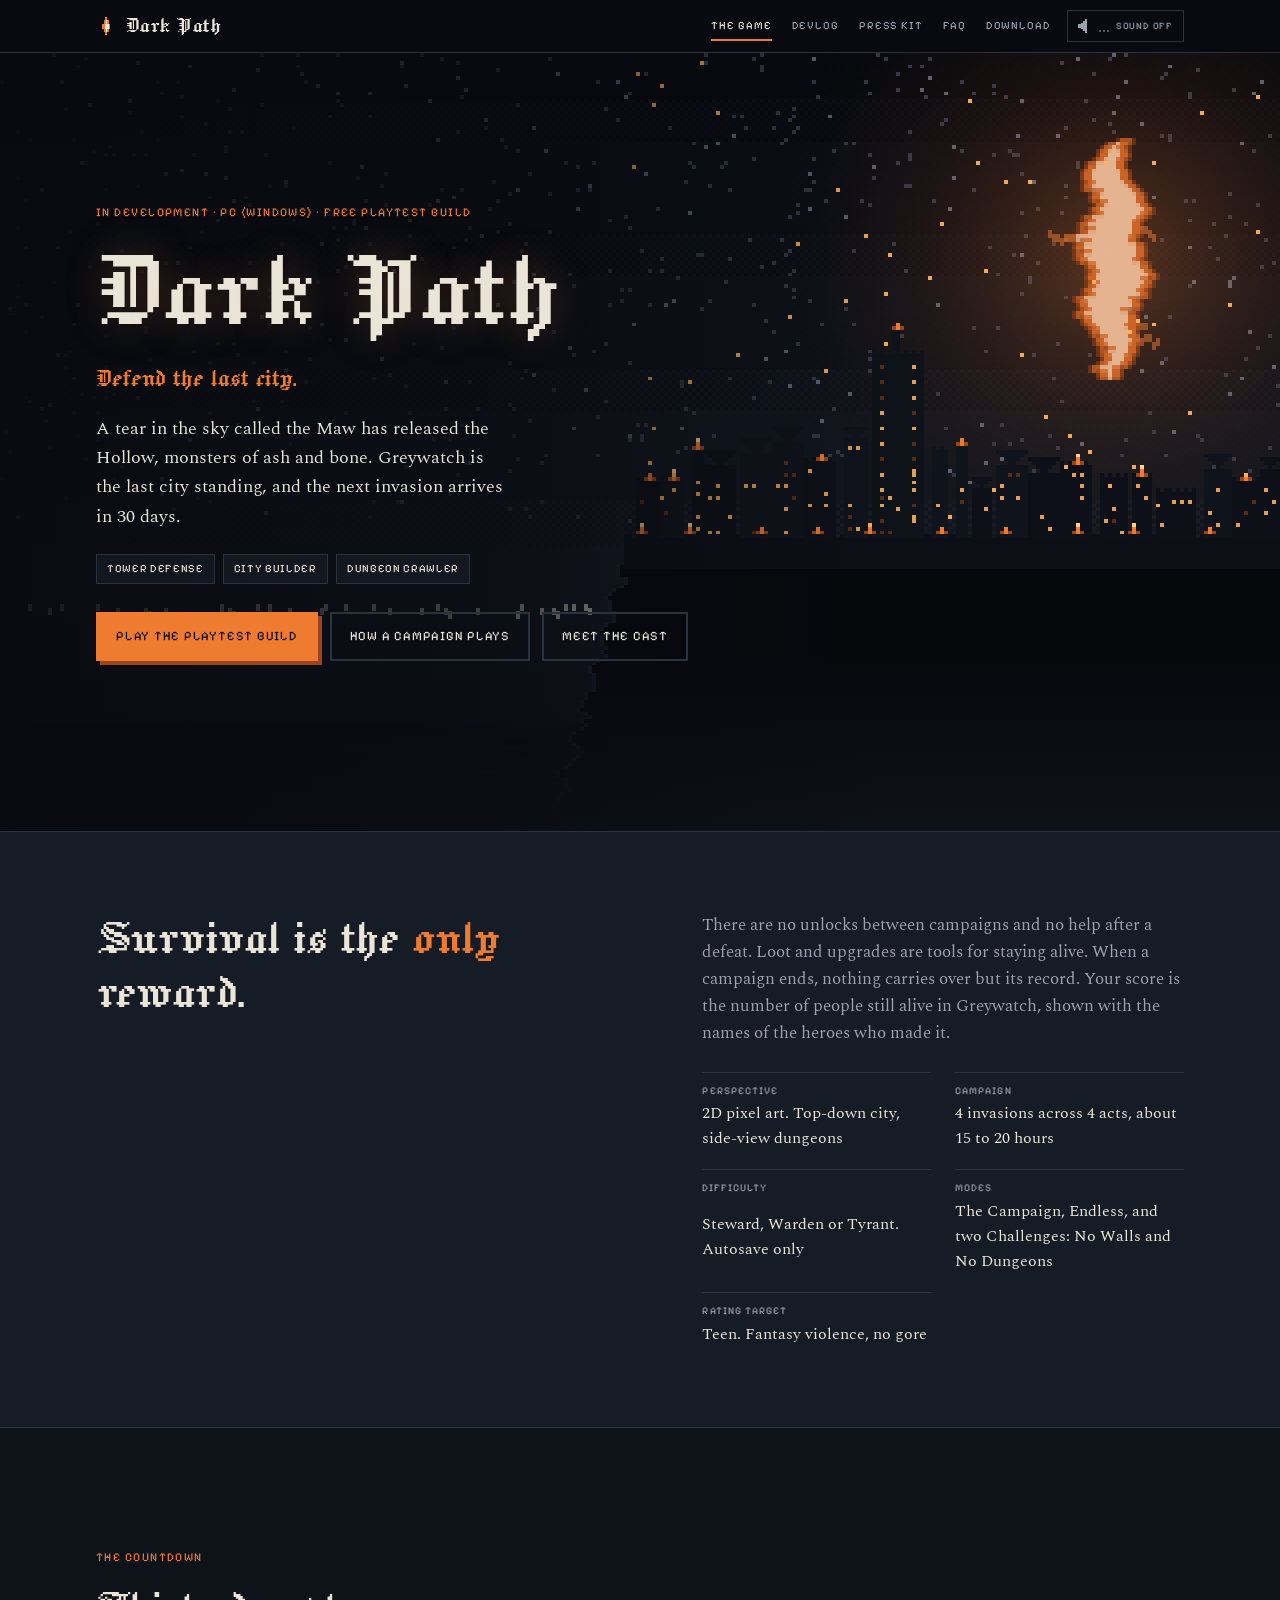
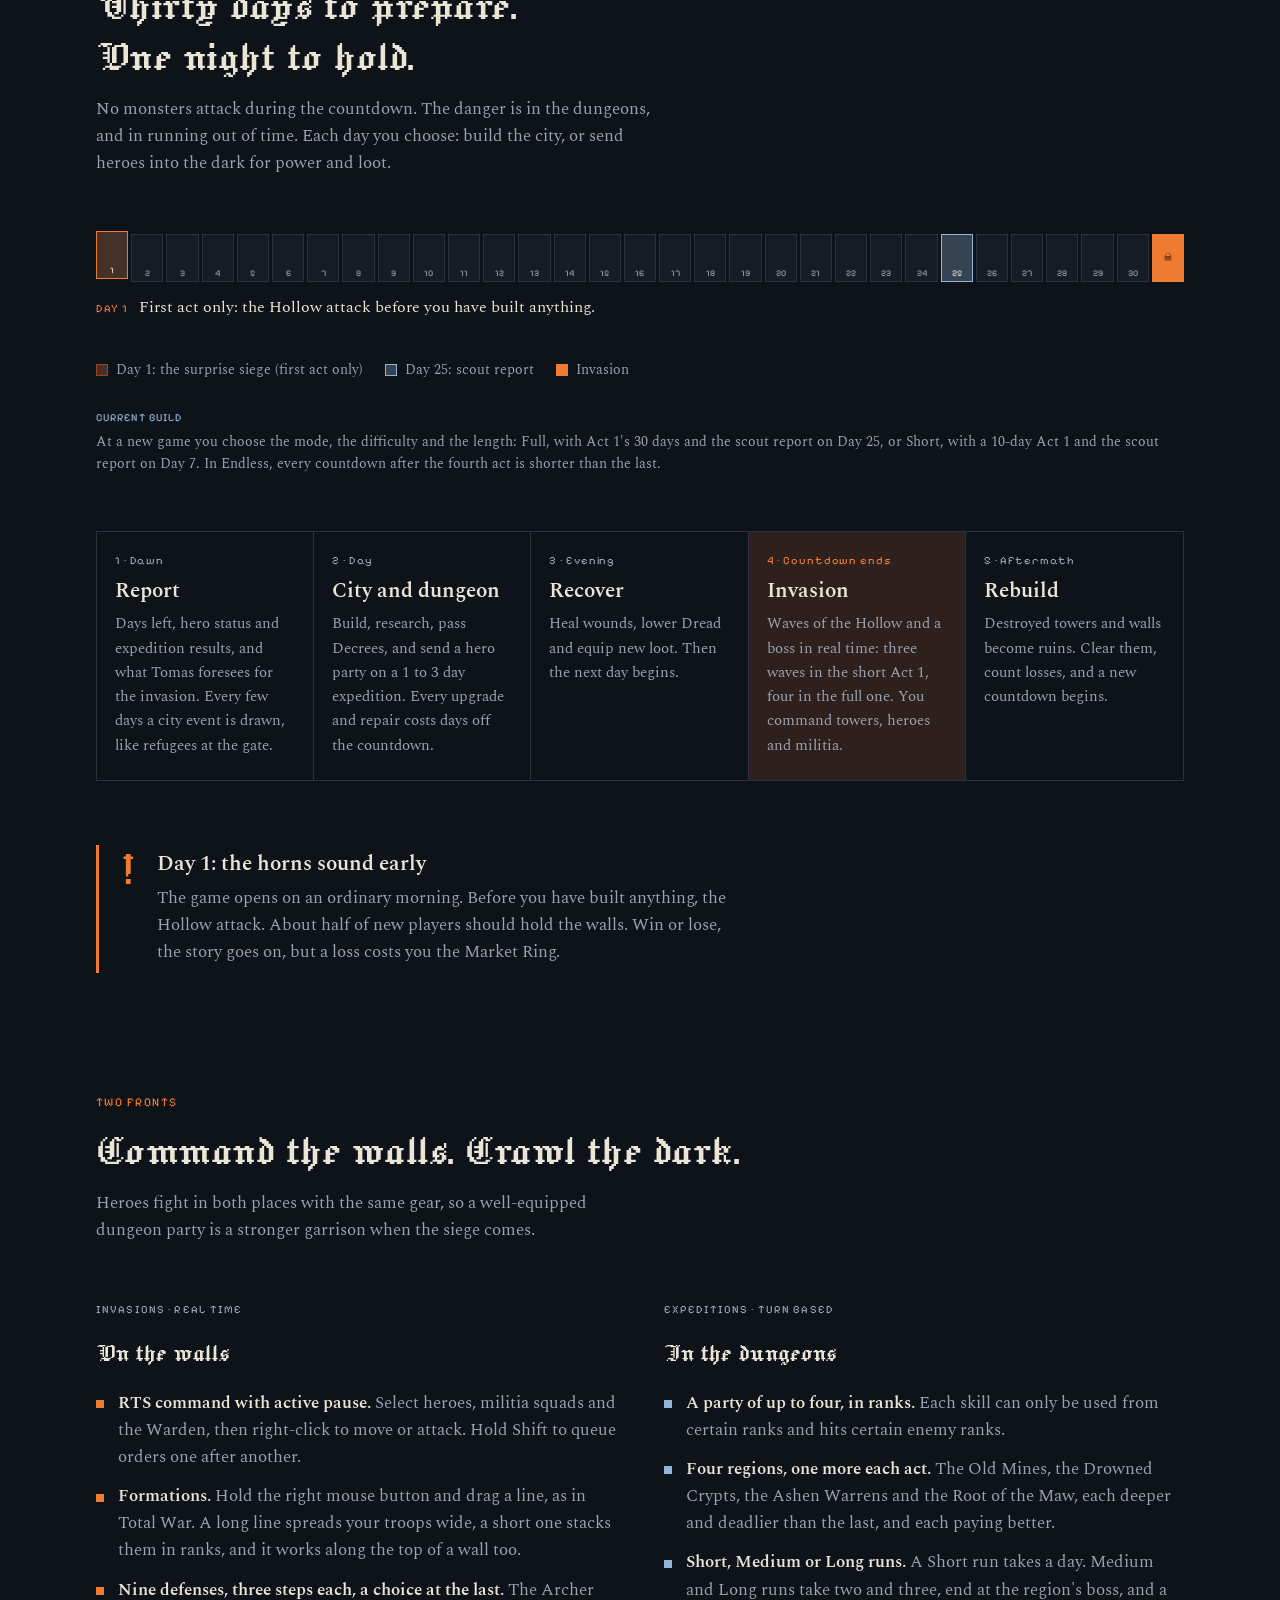
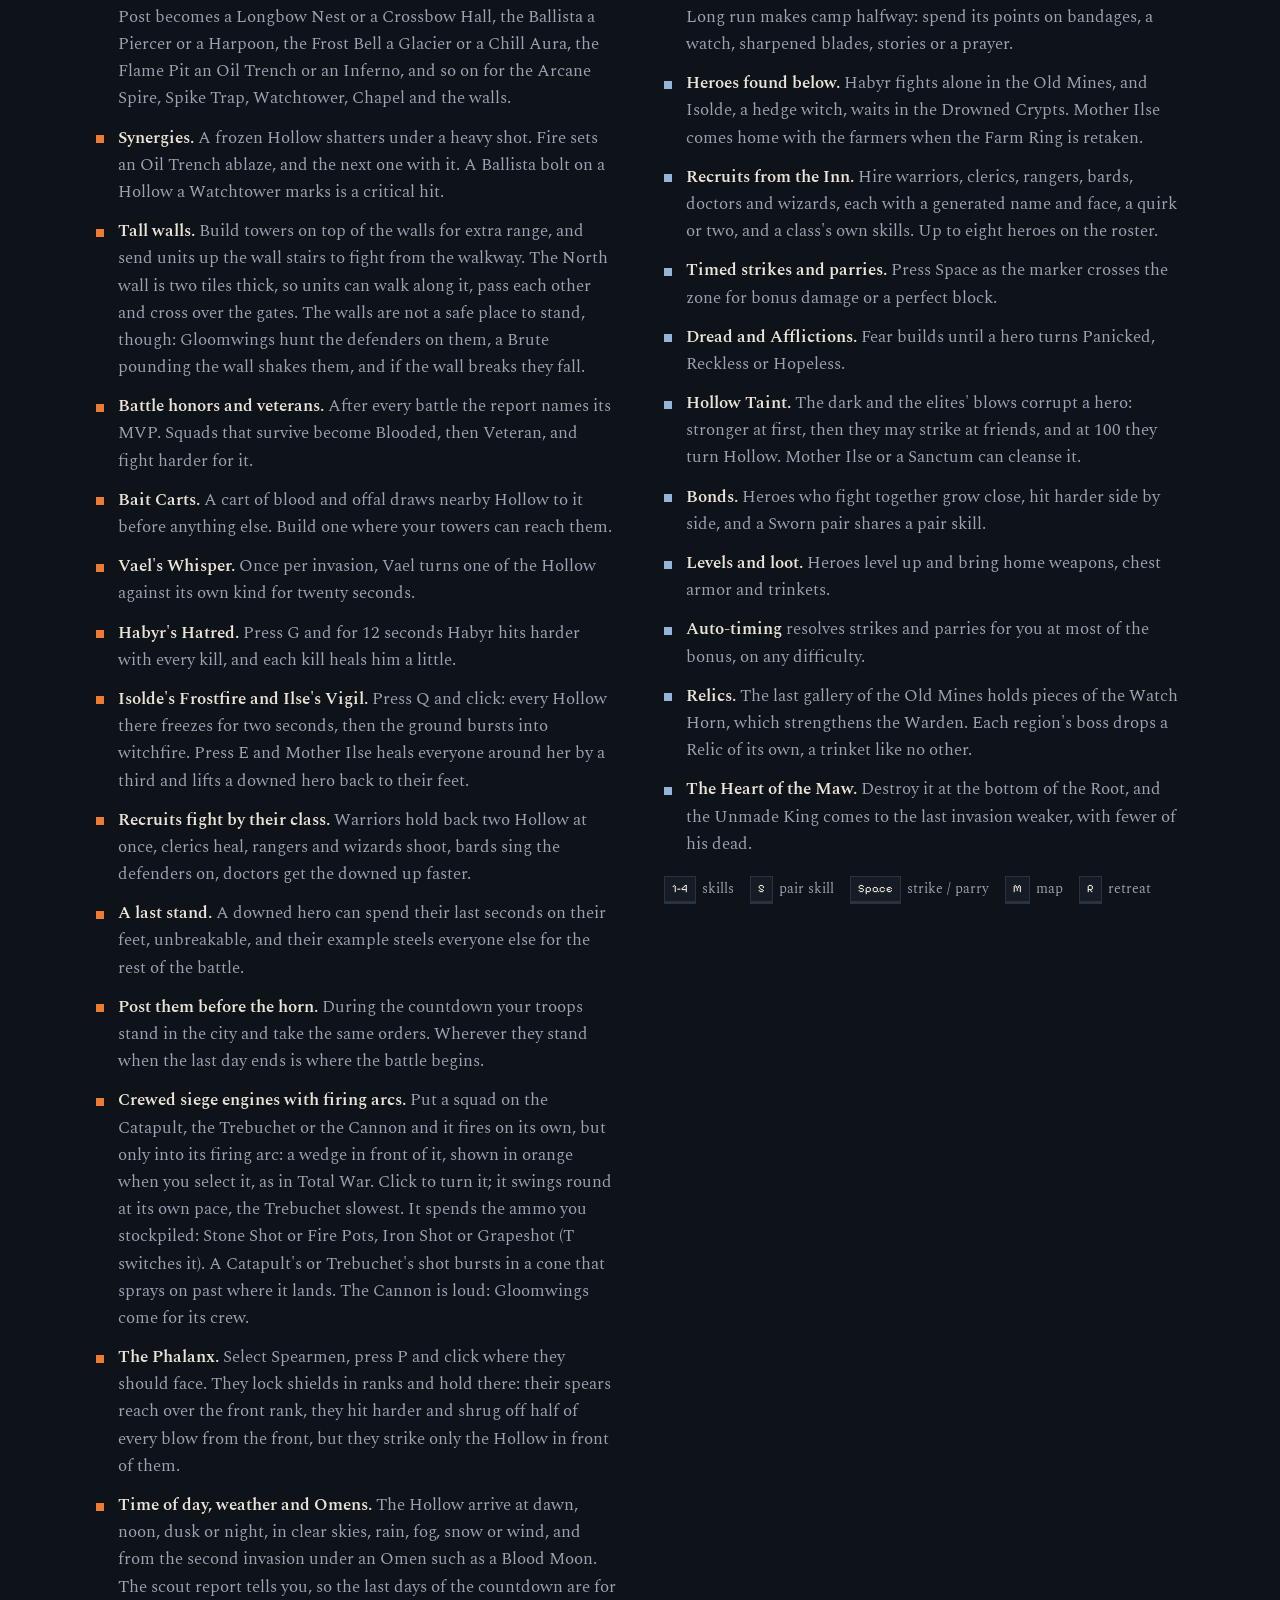
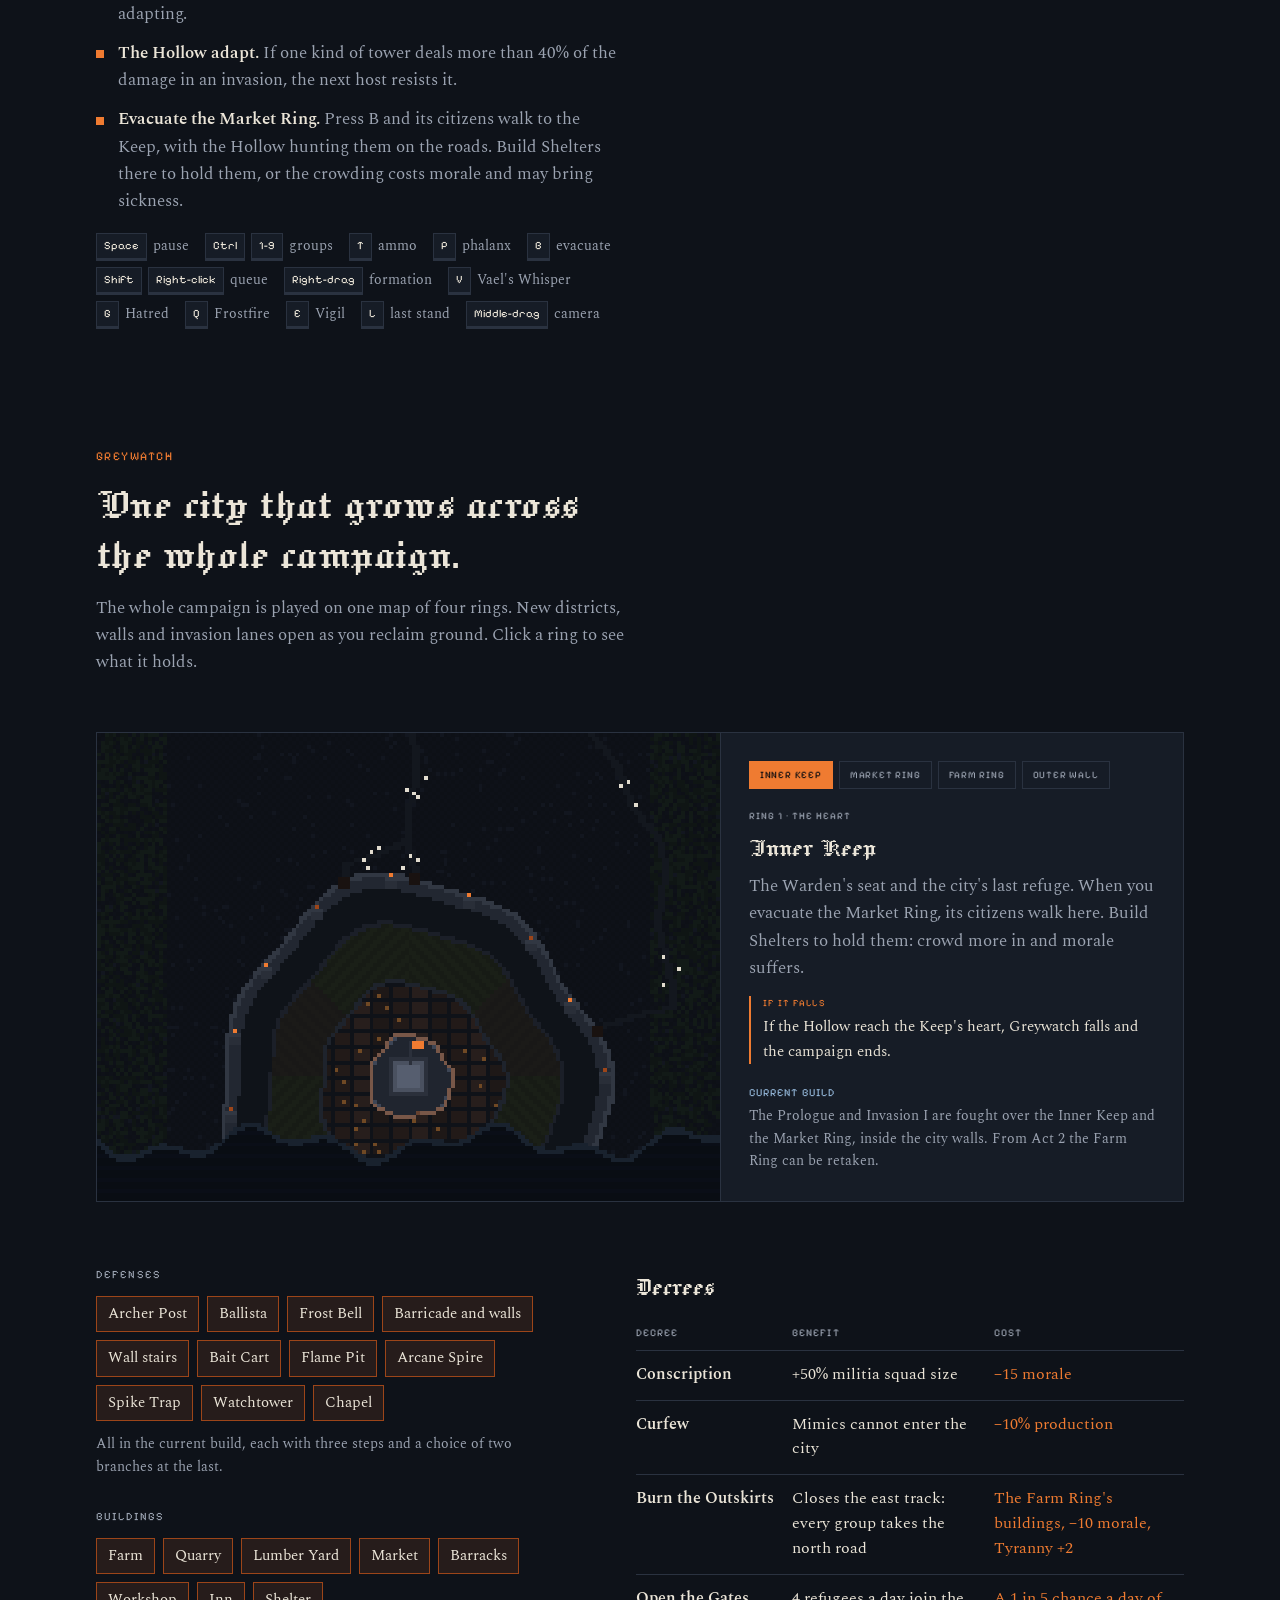
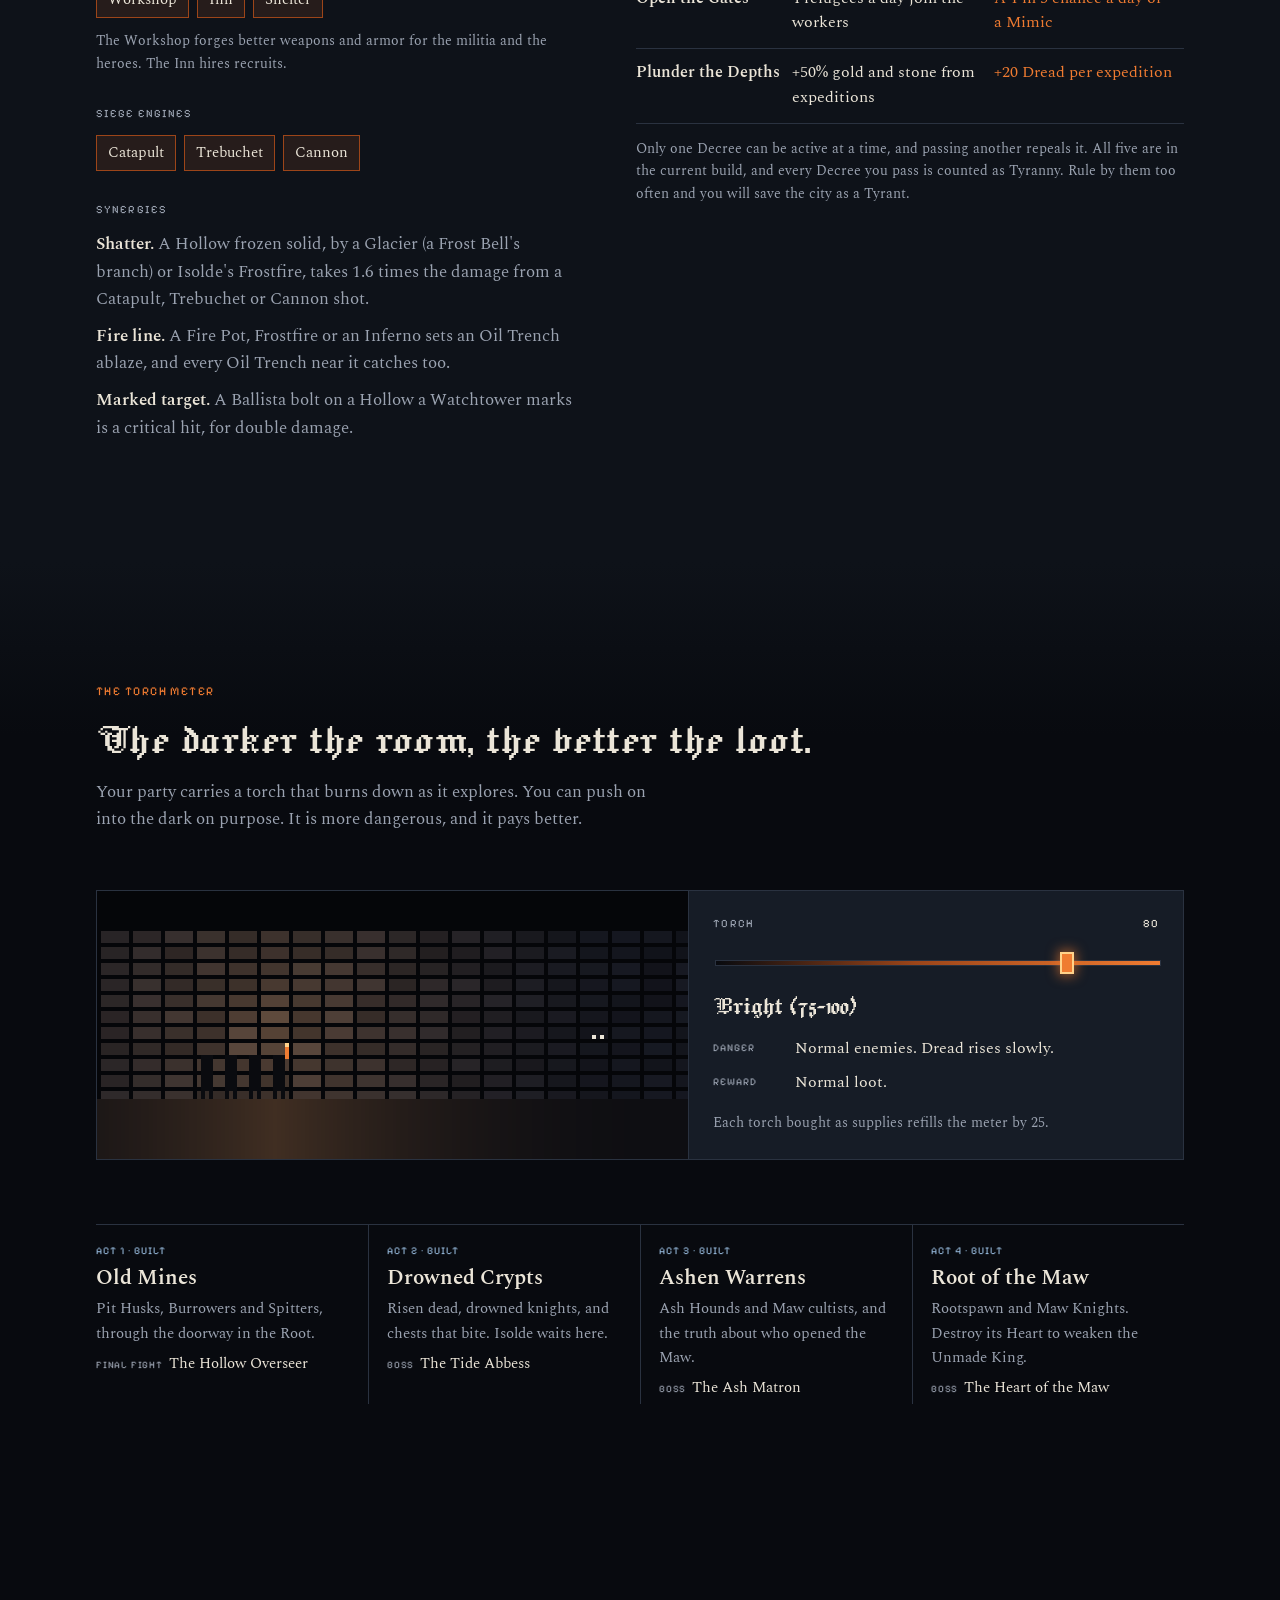
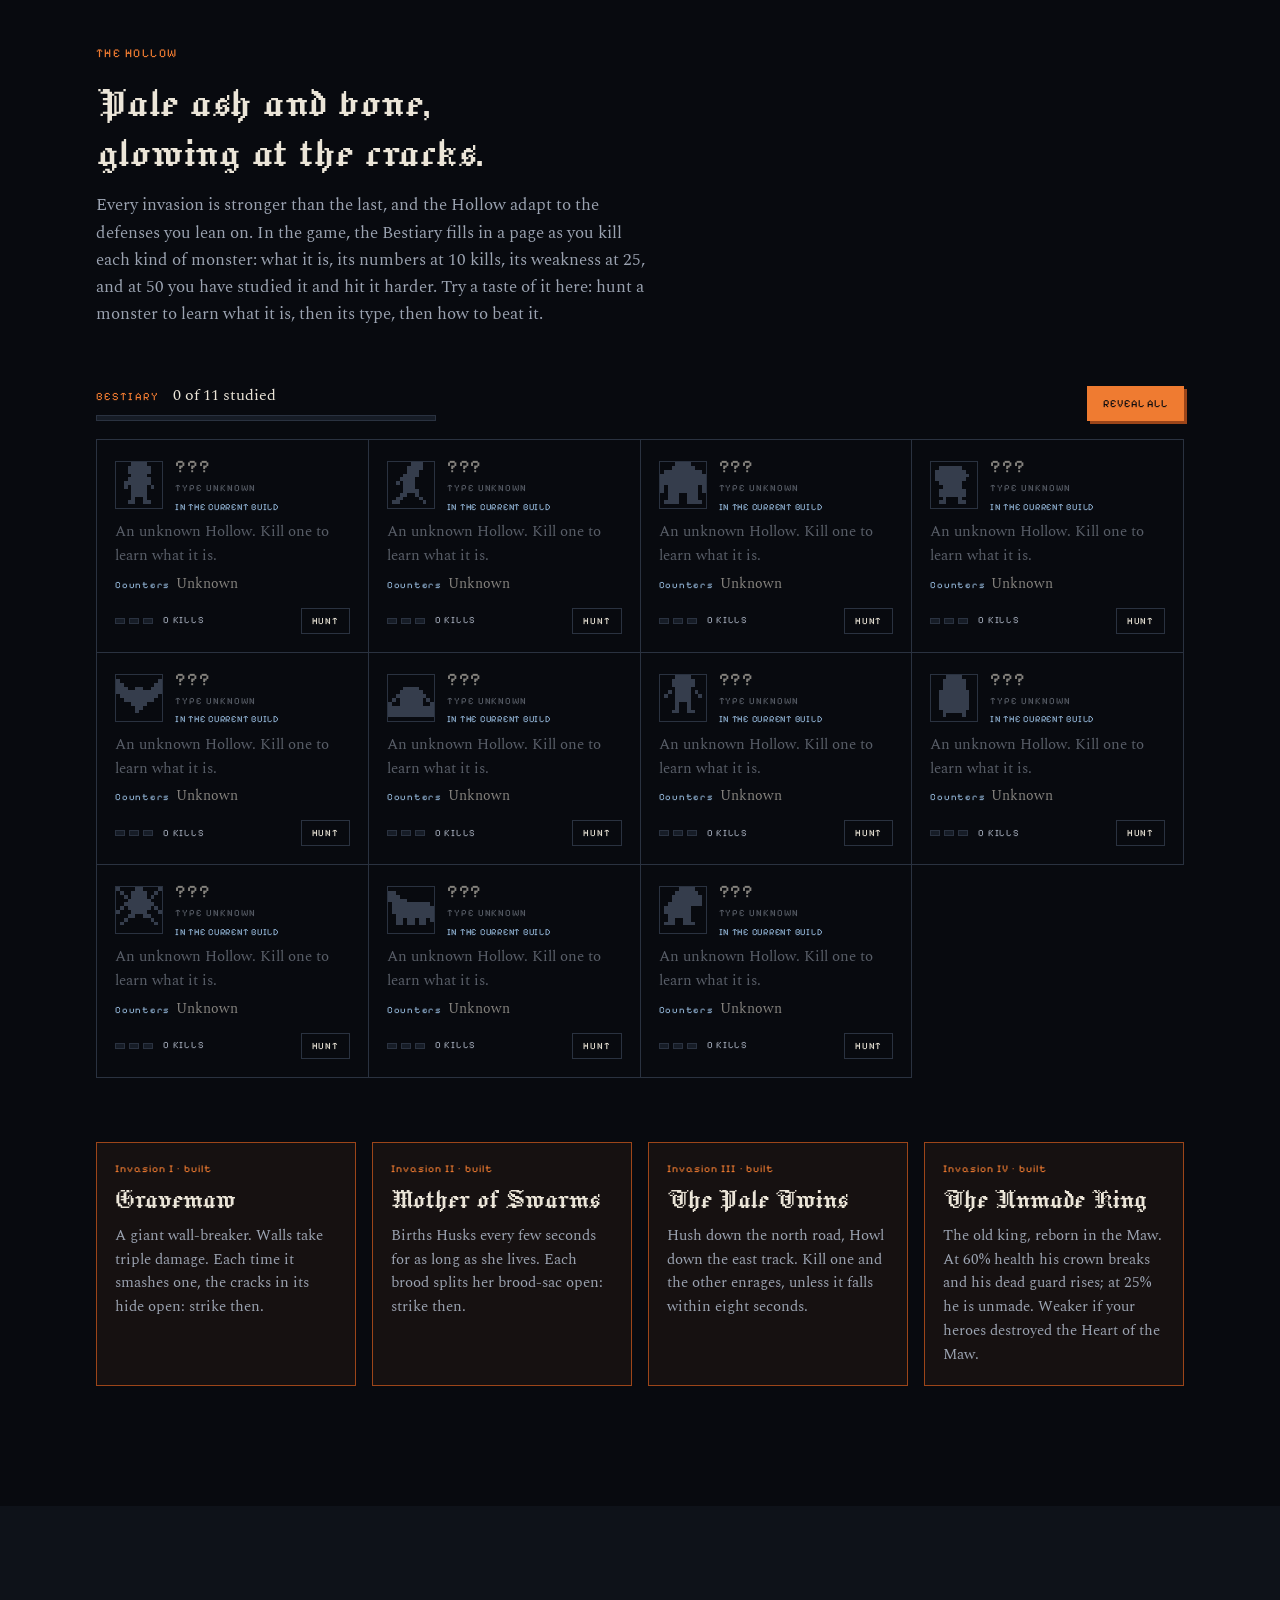
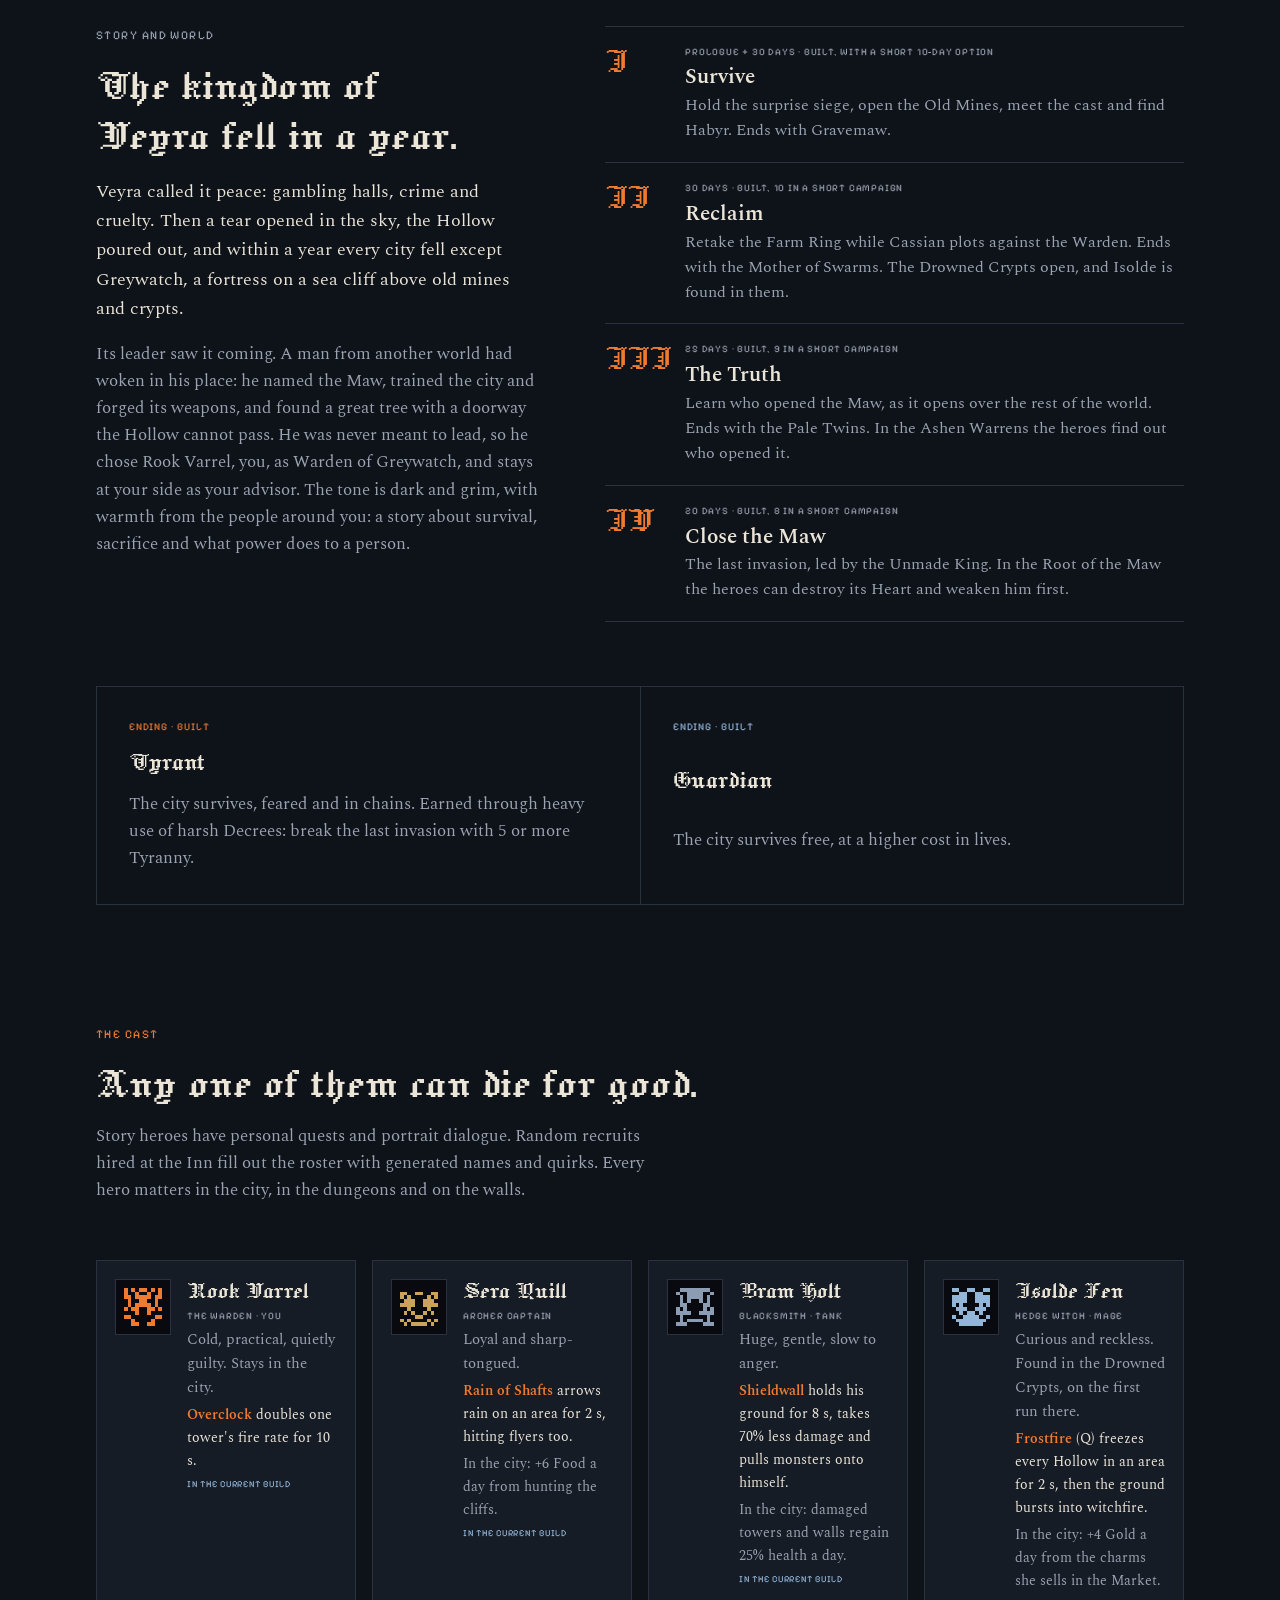
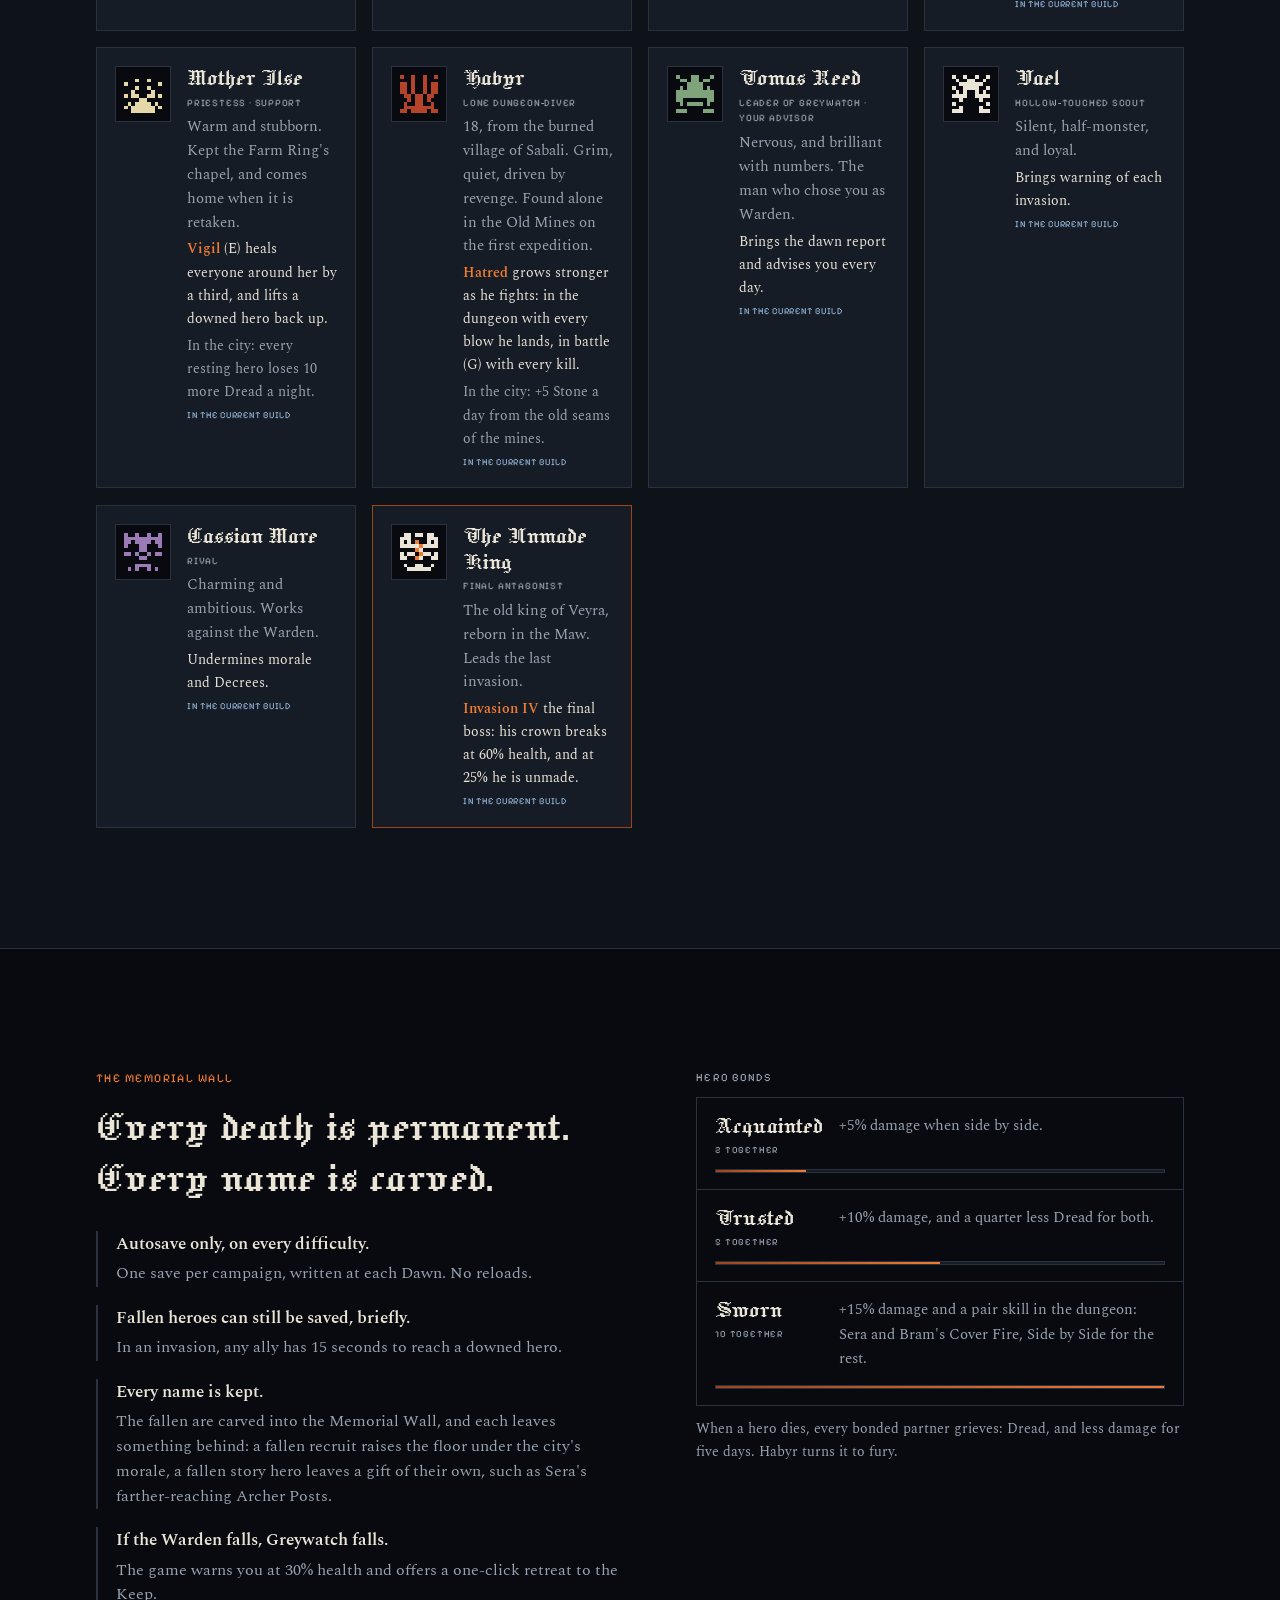
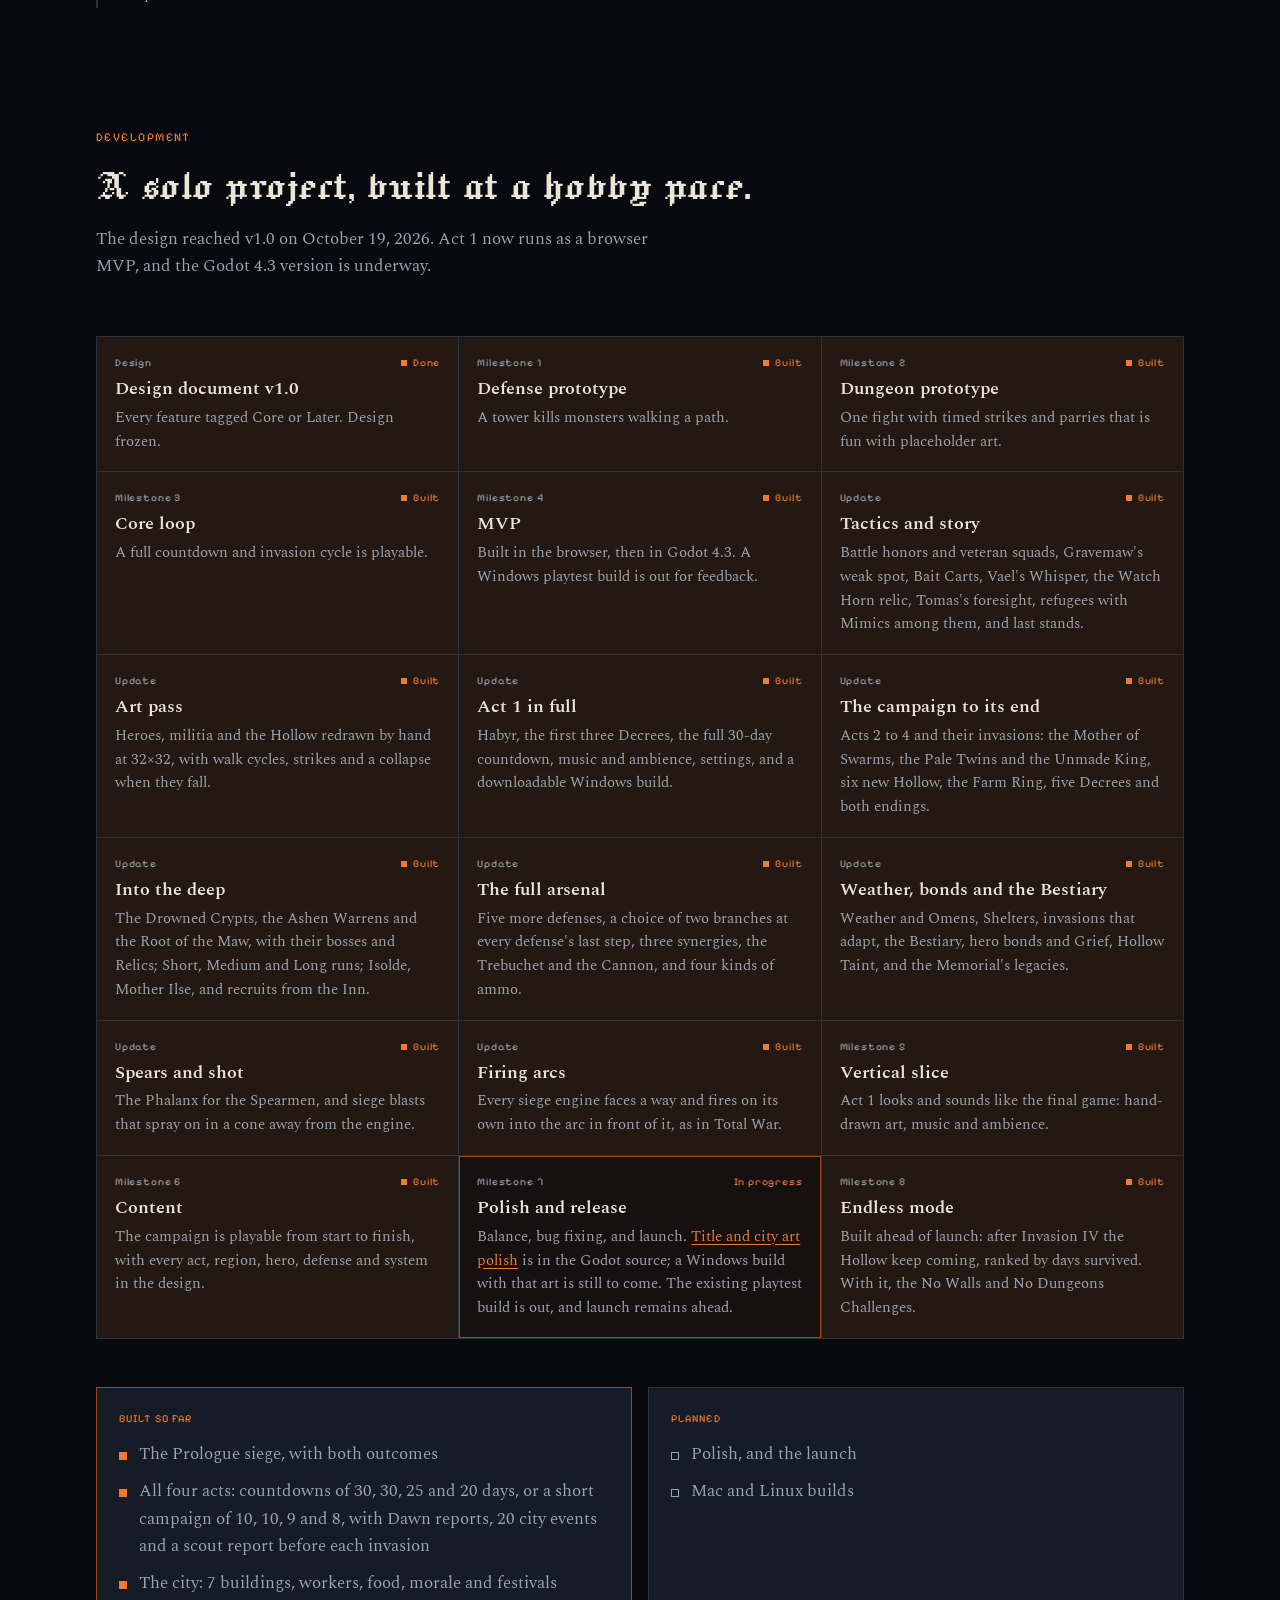
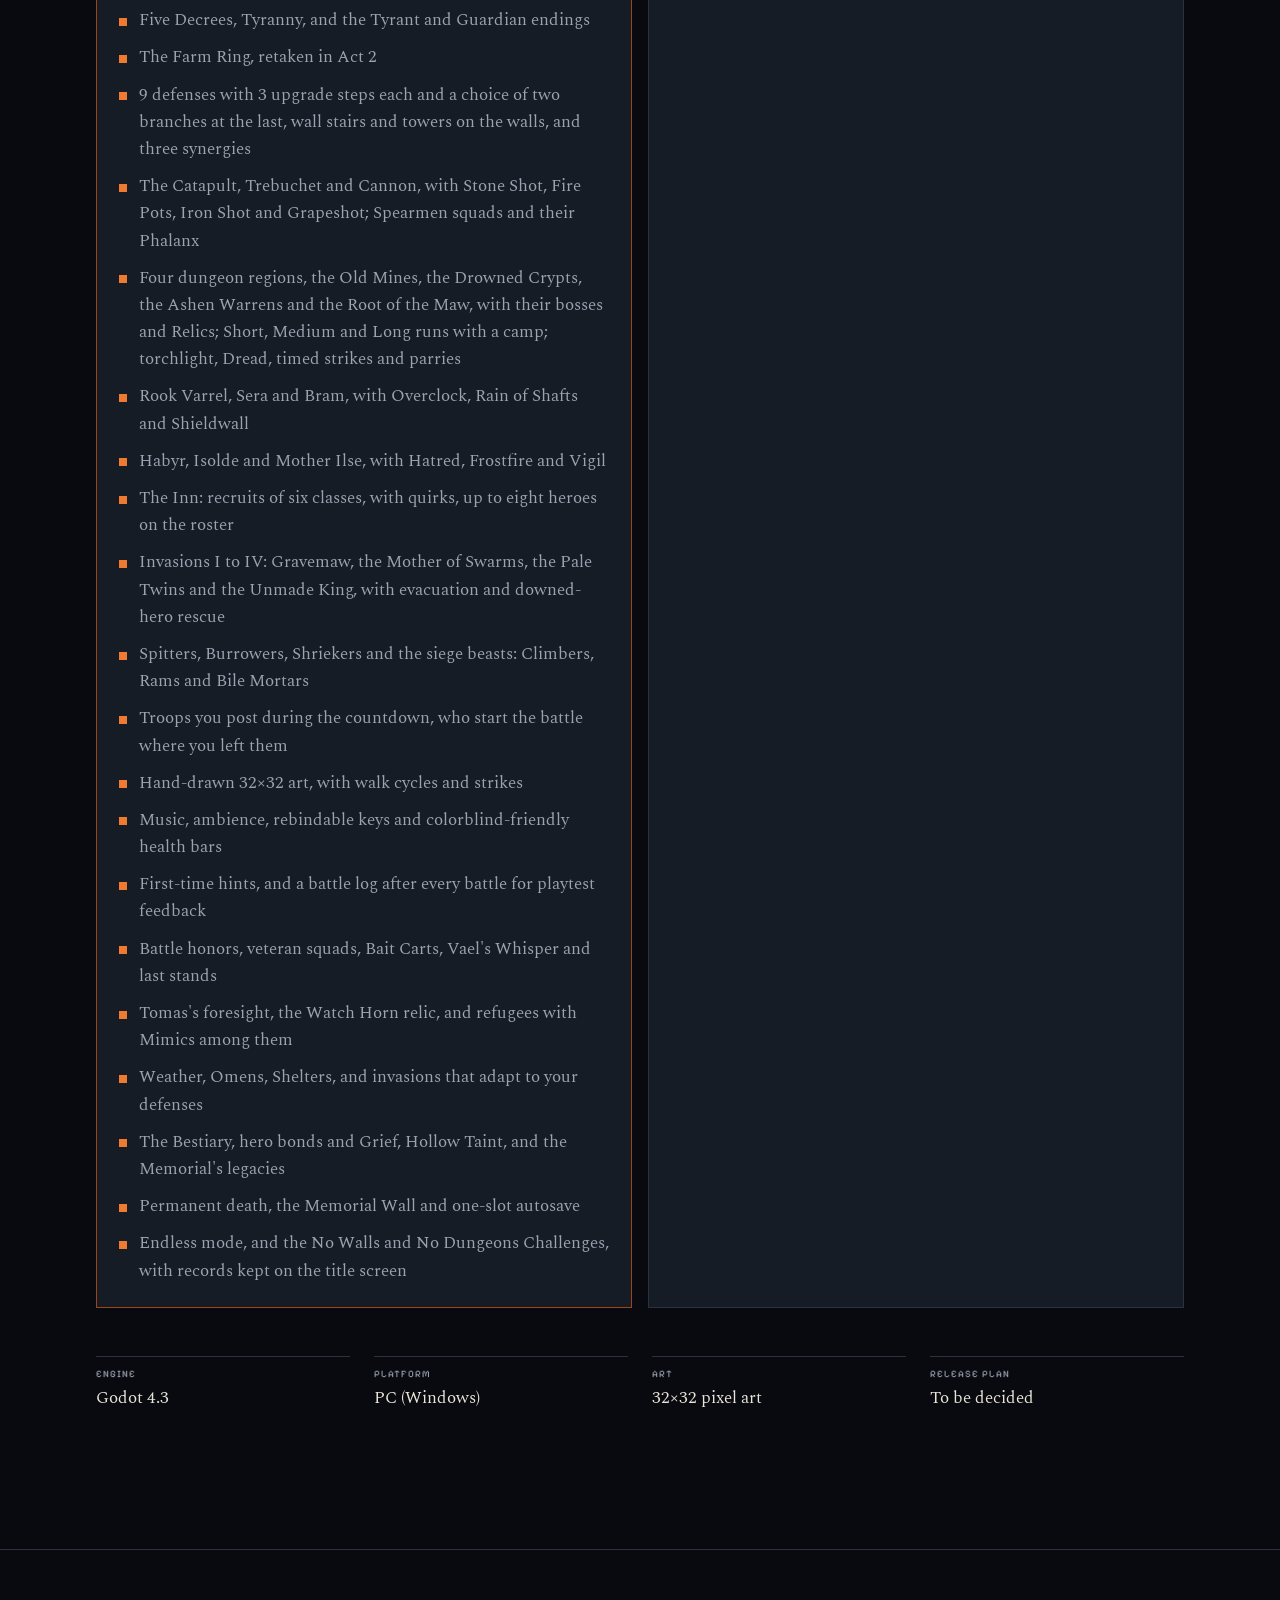
==== commit 356f4977: "Document Greywatch source art update in devlog and roadmap Describe the updated title vista and city" ====
--- a/index.html
+++ b/index.html
@@ -408,7 +408,7 @@
         <li class="done"><span class="n"><span>Update</span><span class="state">Built</span></span><h3>Firing arcs</h3><p>Every siege engine faces a way and fires on its own into the arc in front of it, as in Total War.</p></li>
         <li class="done"><span class="n"><span>Milestone 5</span><span class="state">Built</span></span><h3>Vertical slice</h3><p>Act 1 looks and sounds like the final game: hand-drawn art, music and ambience.</p></li>
         <li class="done"><span class="n"><span>Milestone 6</span><span class="state">Built</span></span><h3>Content</h3><p>The campaign is playable from start to finish, with every act, region, hero, defense and system in the design.</p></li>
-        <li class="now"><span class="n"><span>Milestone 7</span><span class="state">In progress</span></span><h3>Polish and release</h3><p>Balance, bug fixing, and launch. The playtest build is out and the balance runs continue; the launch is still to come.</p></li>
+        <li class="now"><span class="n"><span>Milestone 7</span><span class="state">In progress</span></span><h3>Polish and release</h3><p>Balance, bug fixing, and launch. <a class="text-link" href="devlog.html#greywatch-art-polish">Title and city art polish</a> is in the Godot source; a Windows build with that art is still to come. The existing playtest build is out, and launch remains ahead.</p></li>
         <li class="done"><span class="n"><span>Milestone 8</span><span class="state">Built</span></span><h3>Endless mode</h3><p>Built ahead of launch: after Invasion IV the Hollow keep coming, ranked by days survived. With it, the No Walls and No Dungeons Challenges.</p></li>
       </ol>
       <div class="scope">
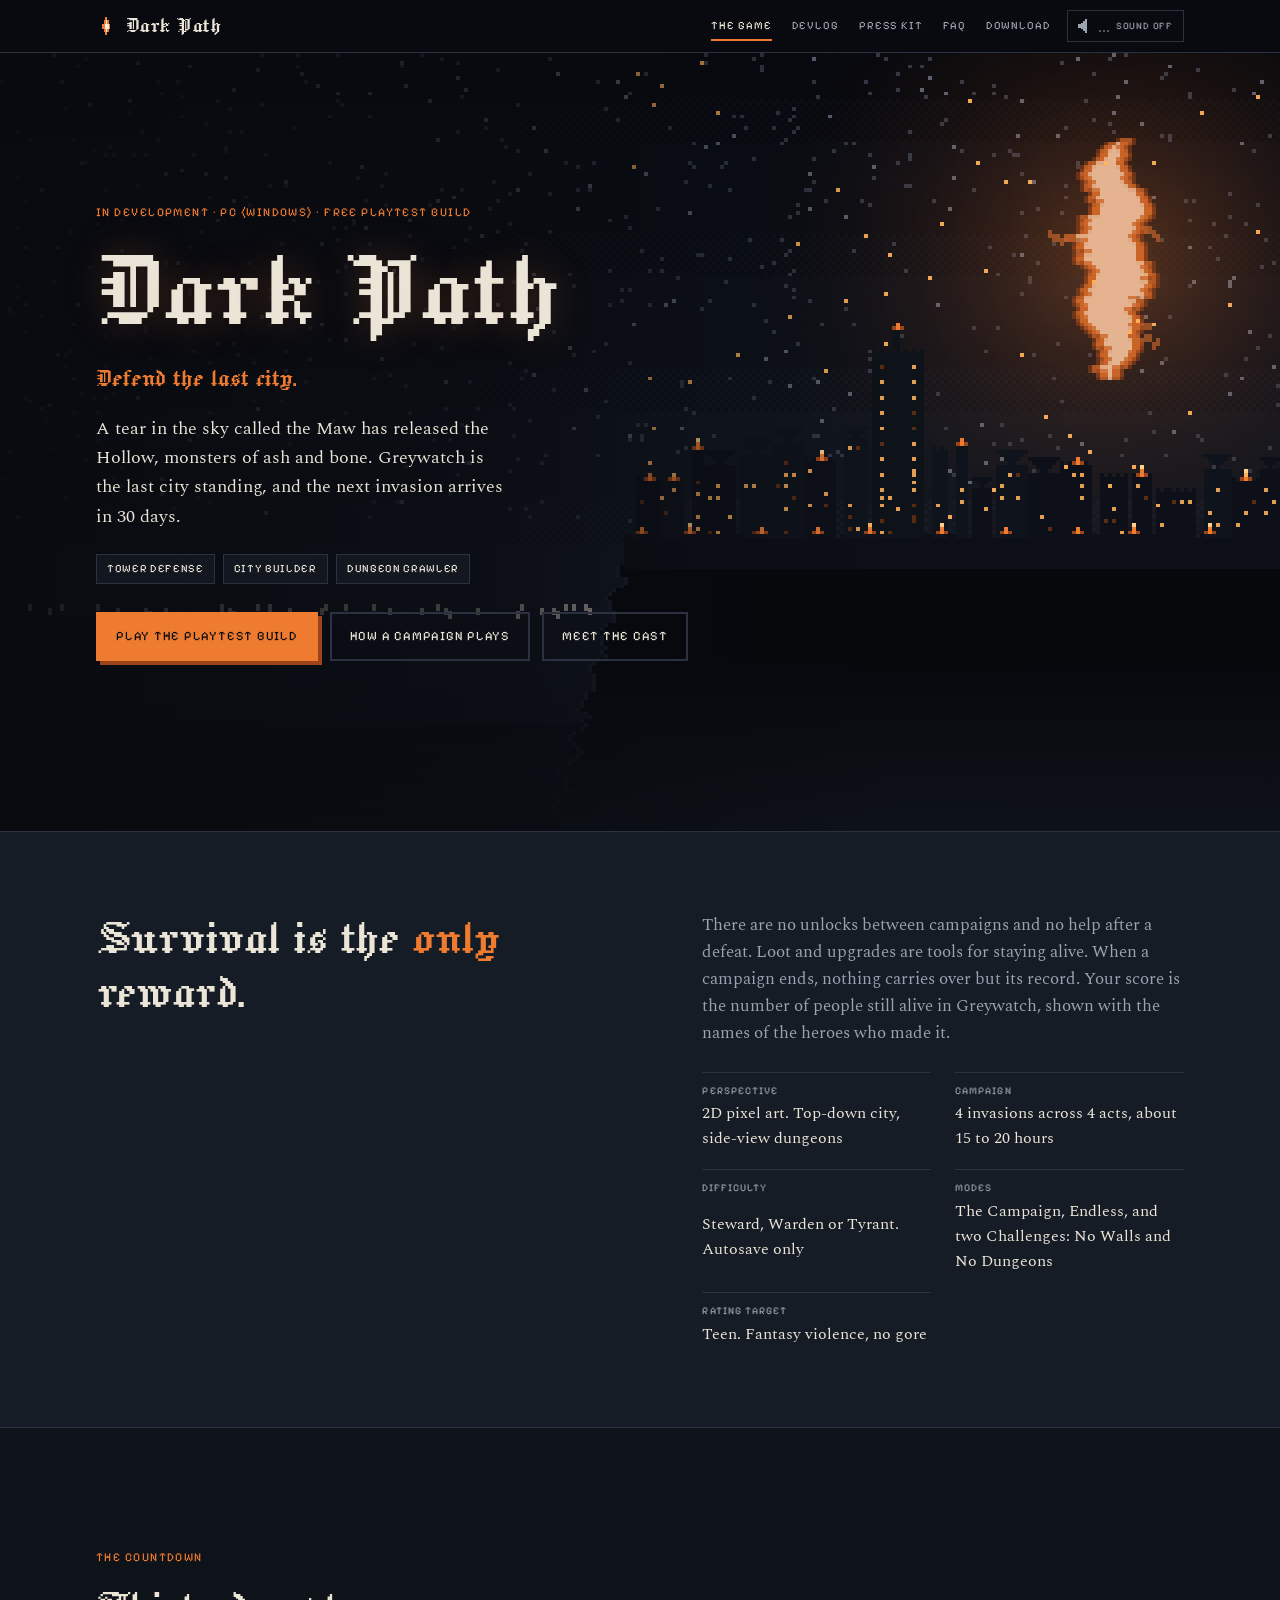
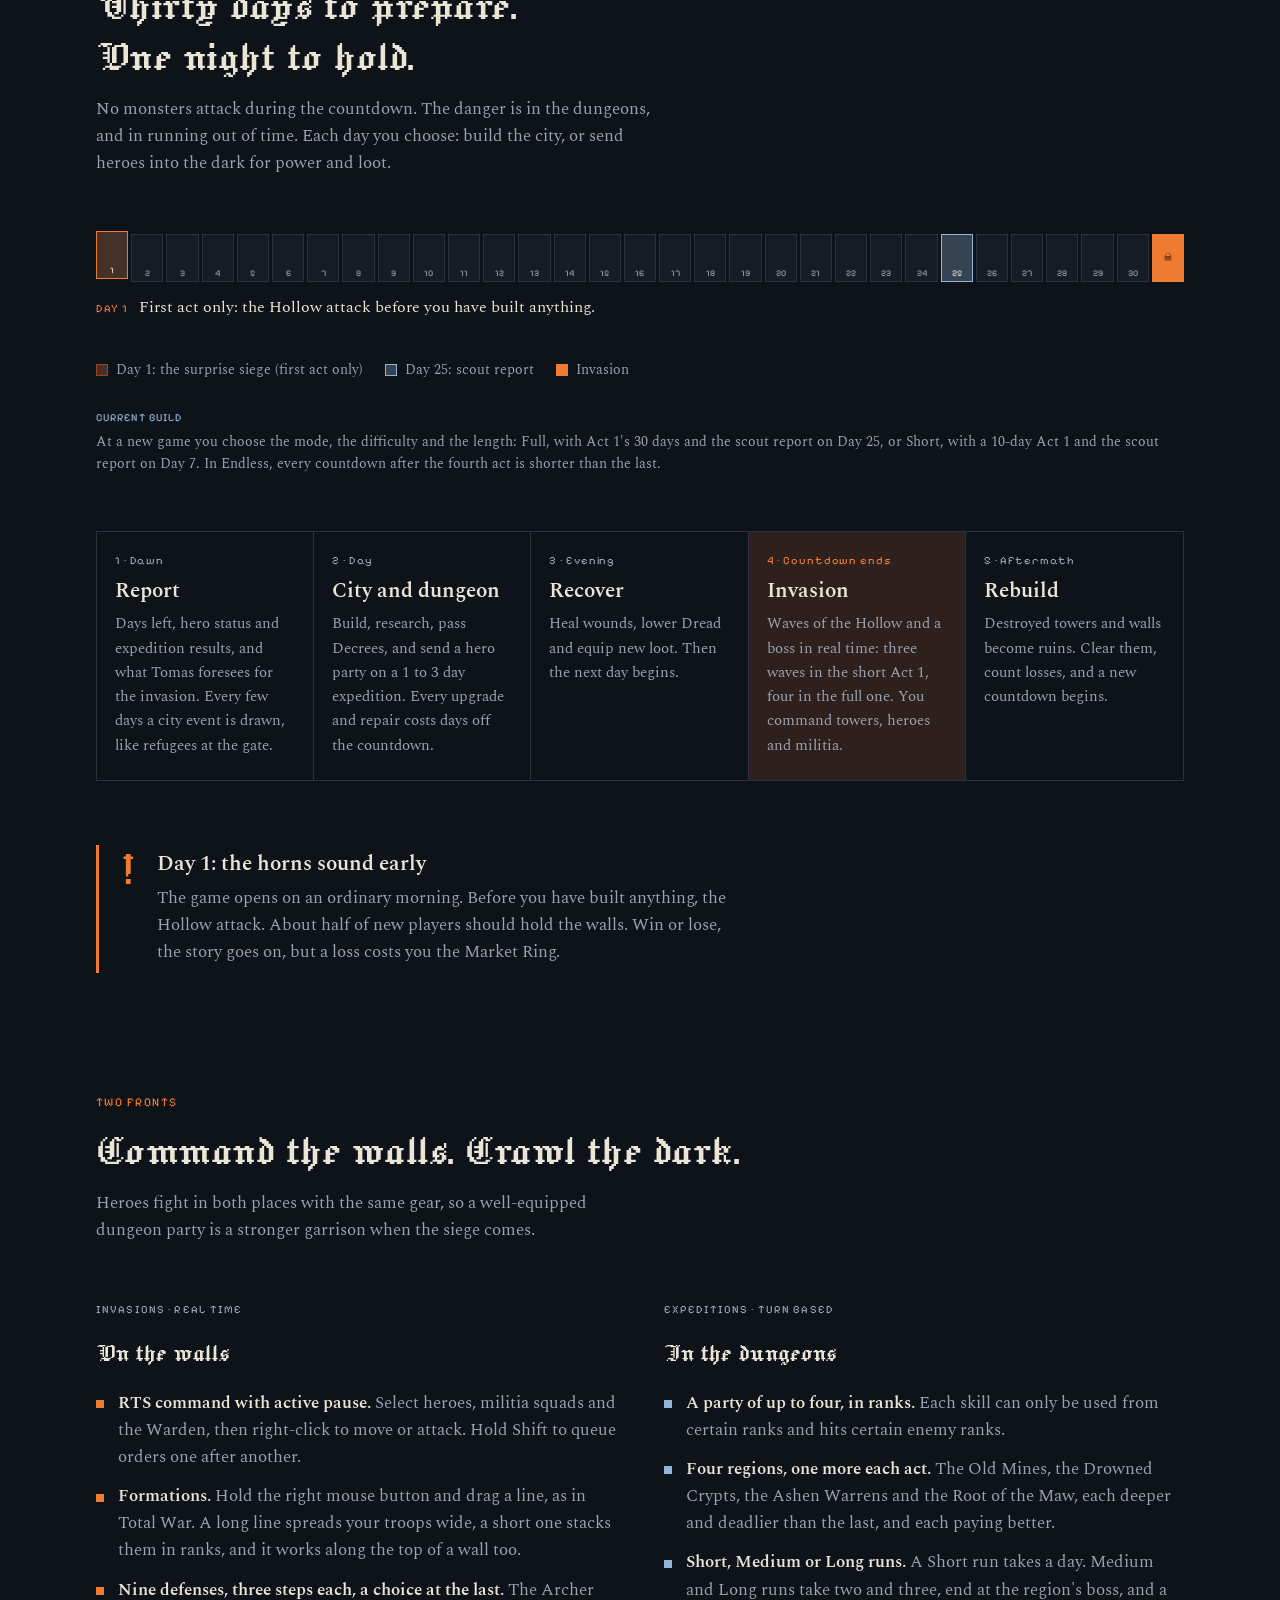
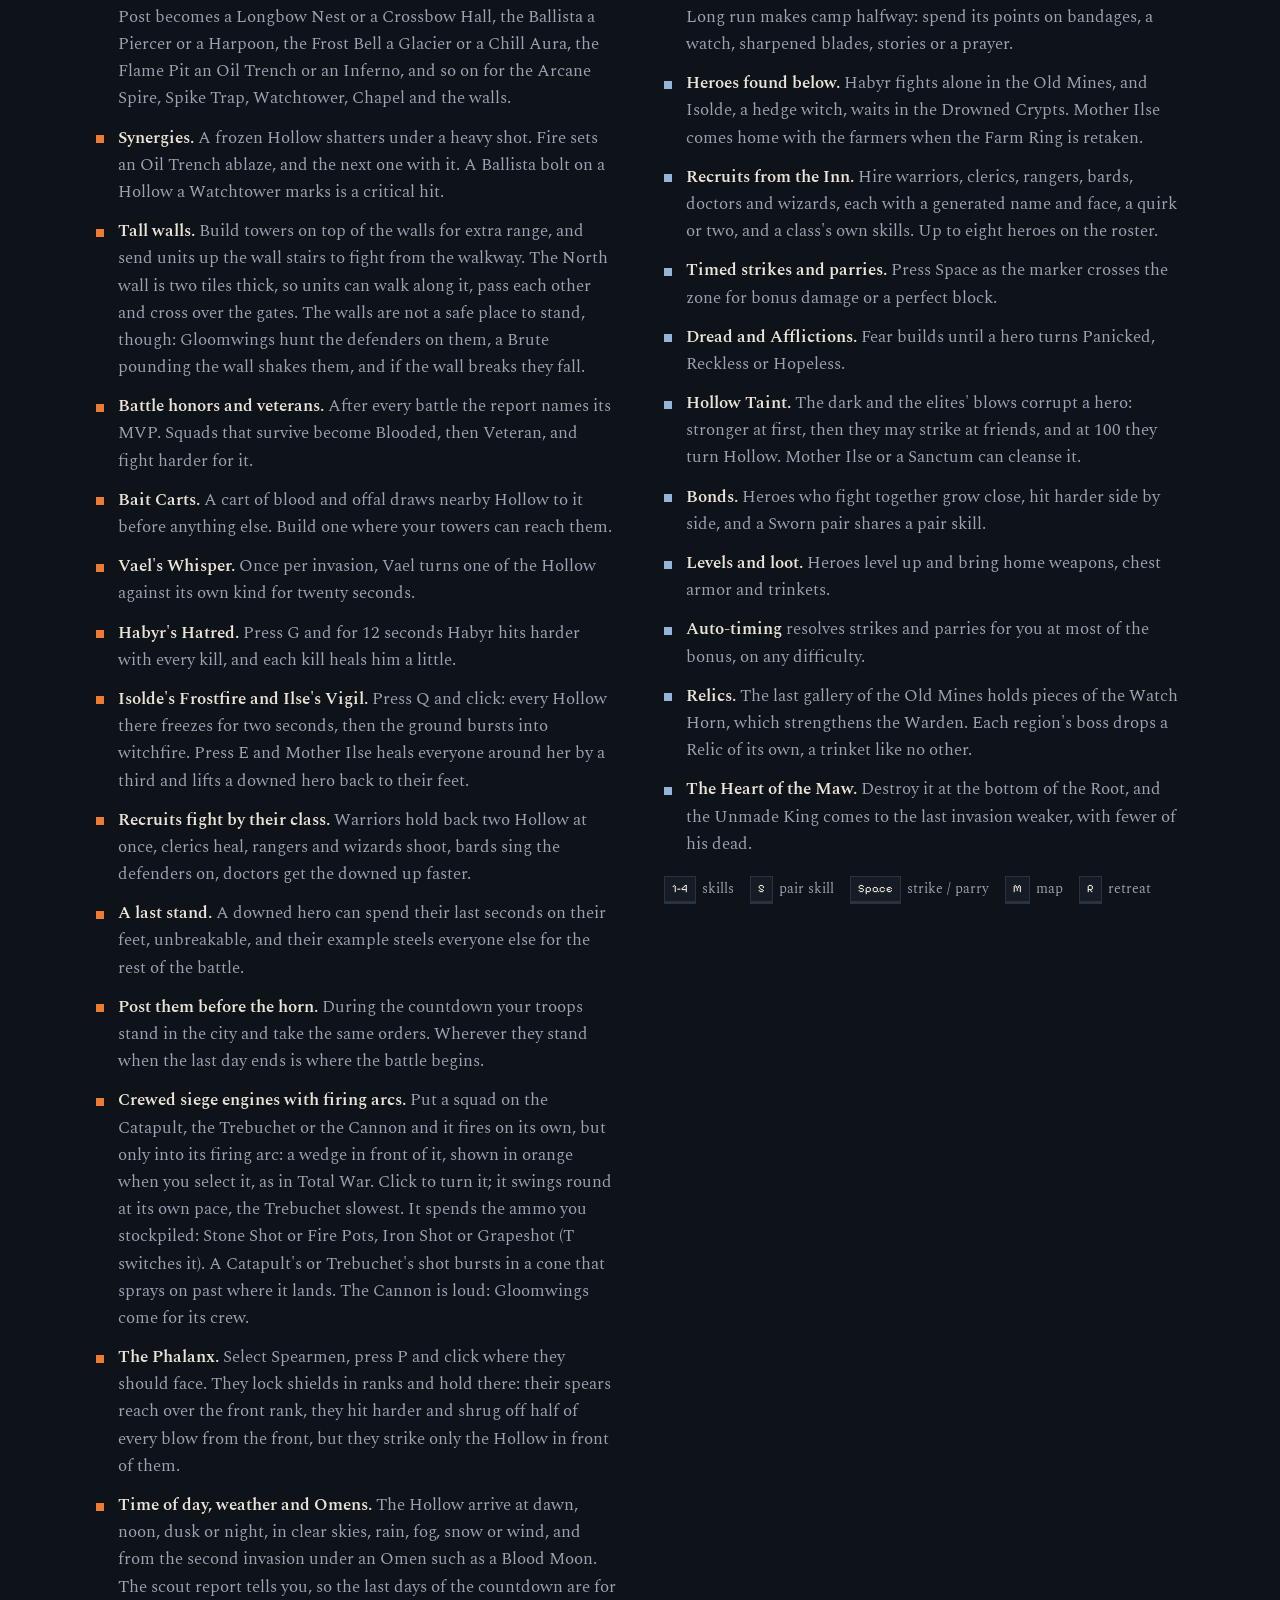
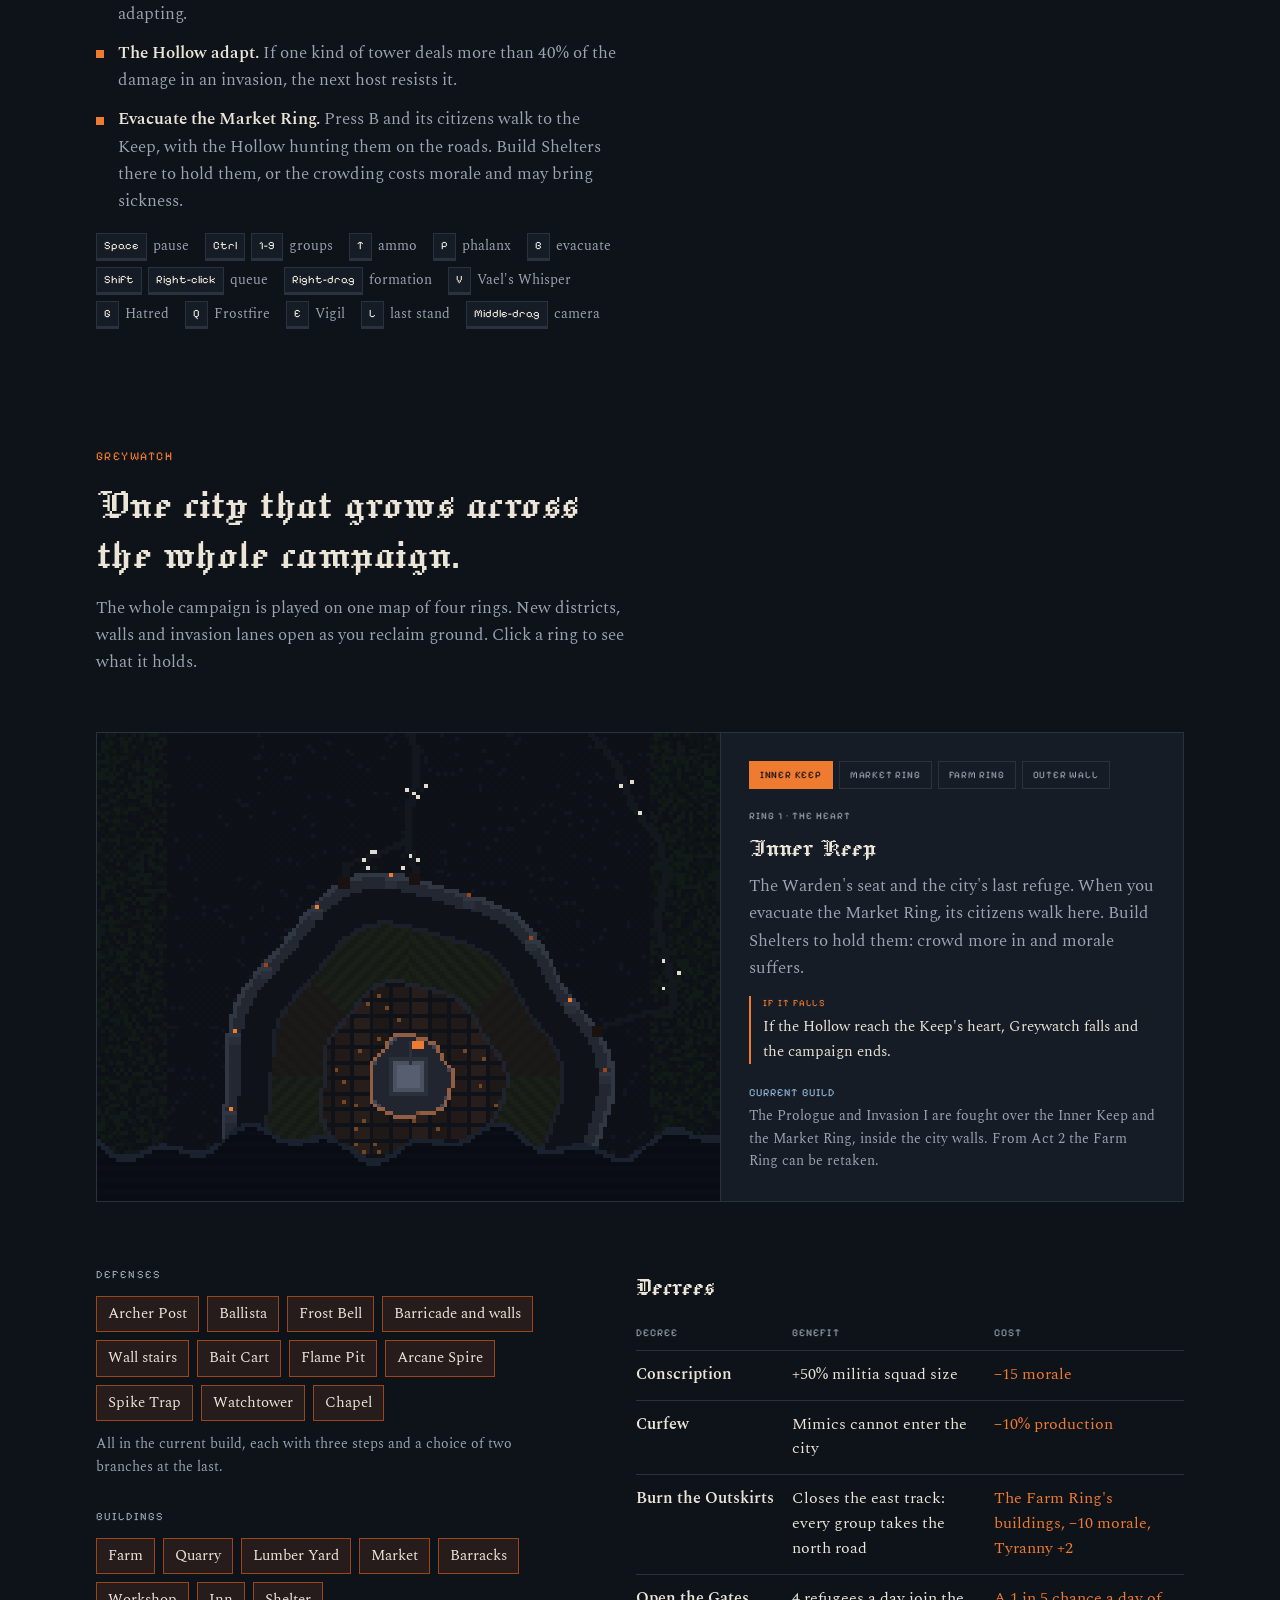
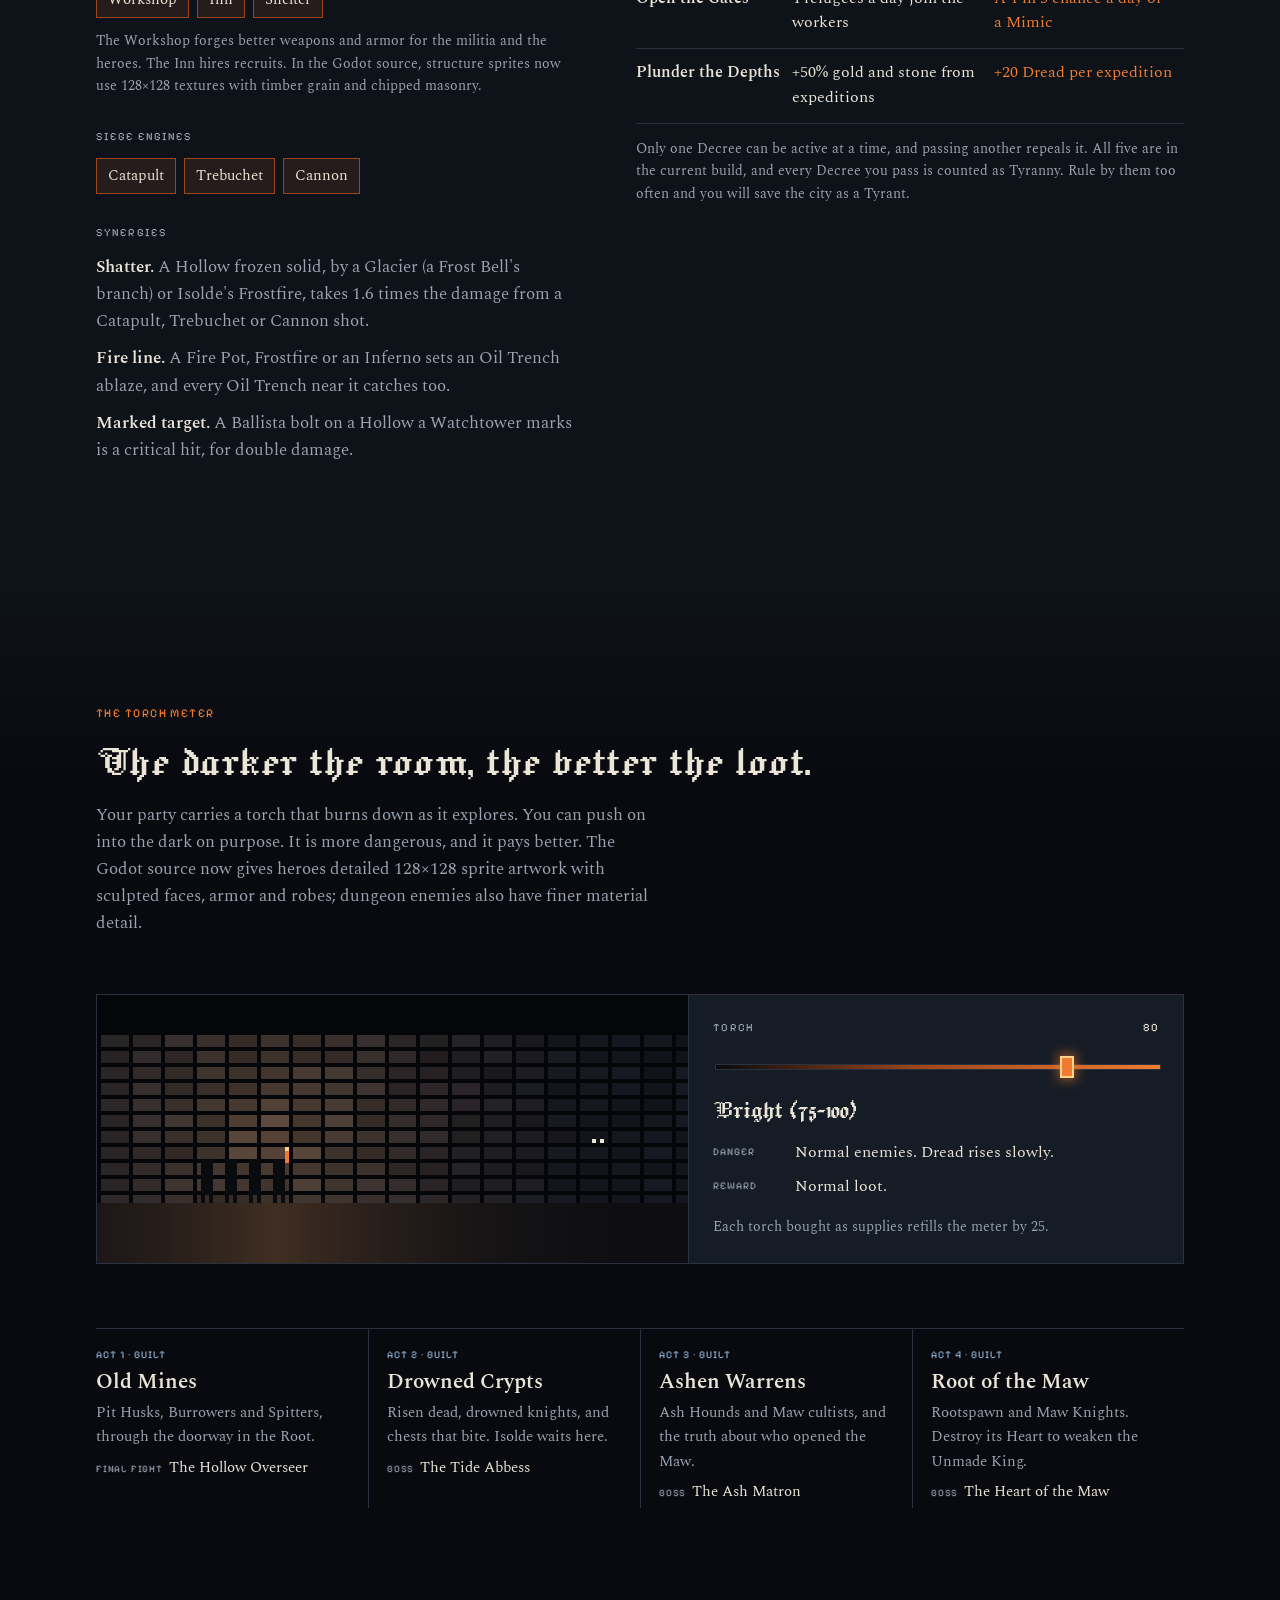
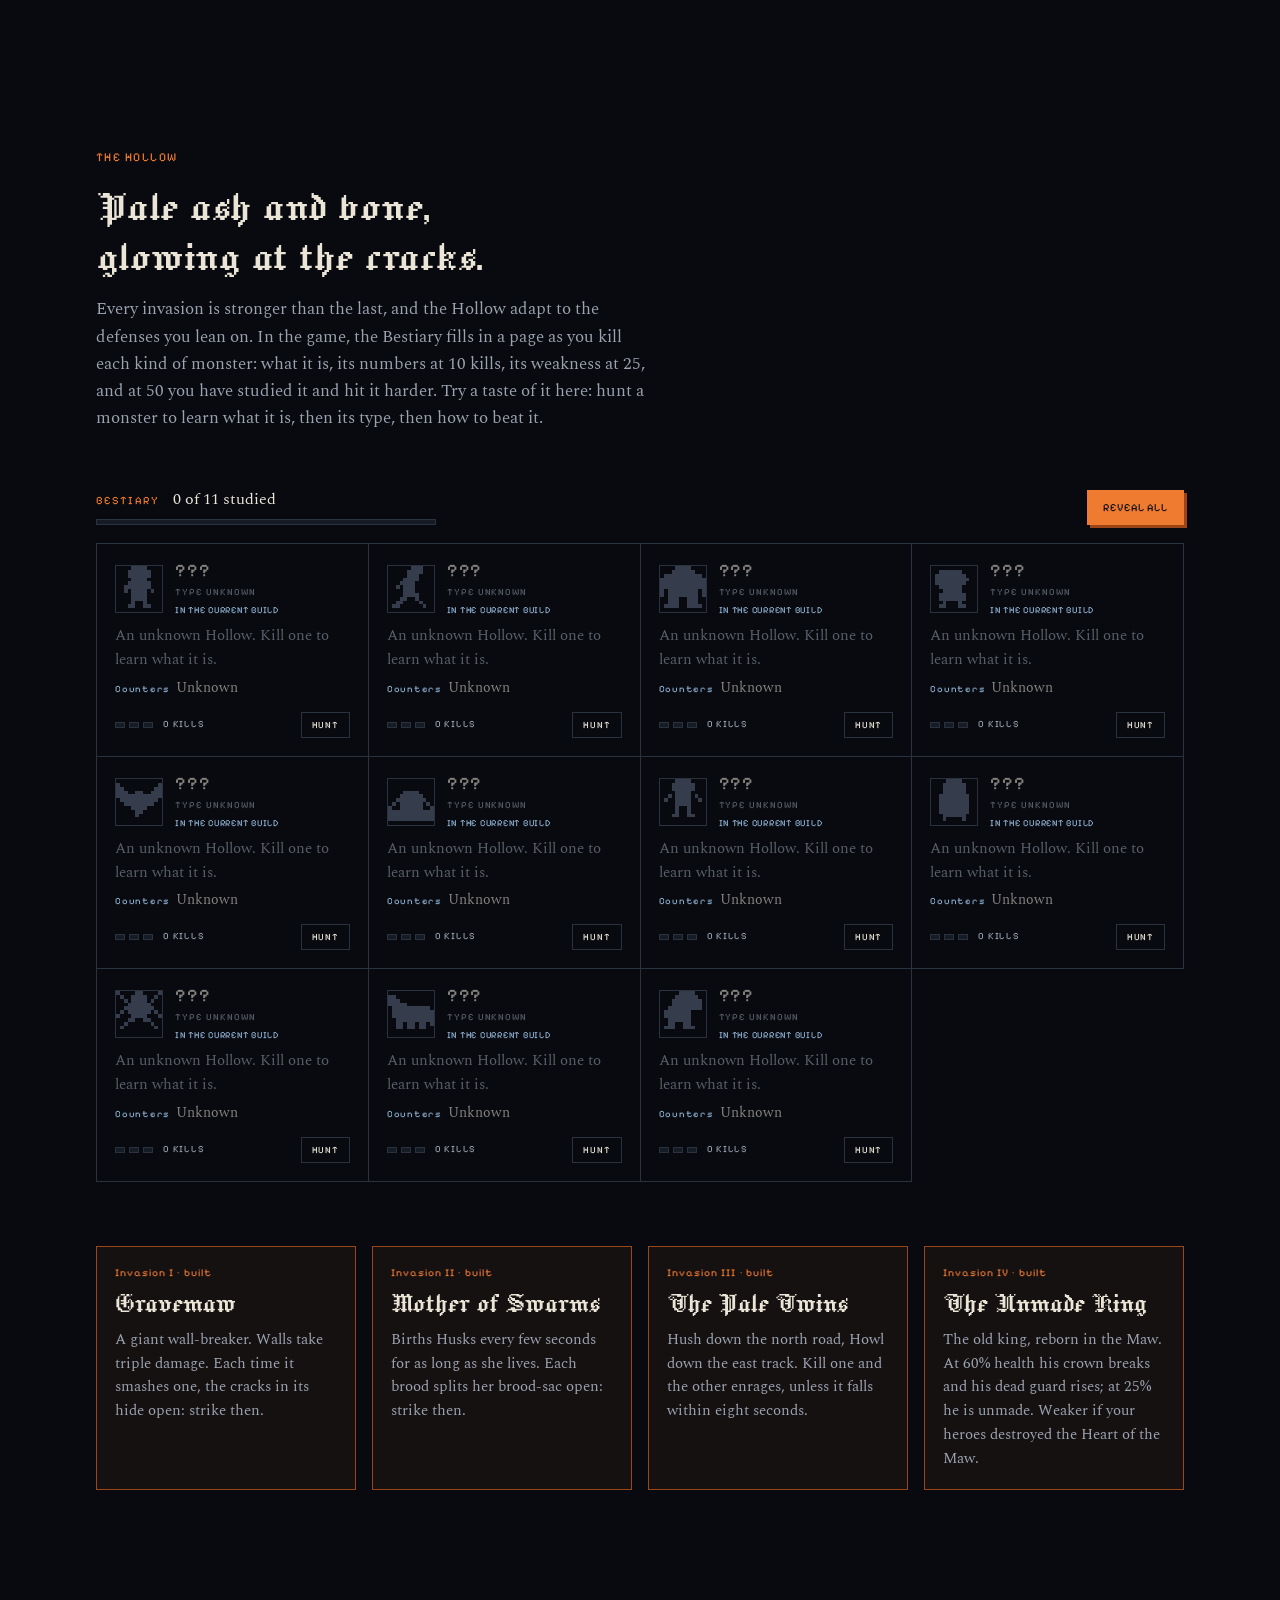
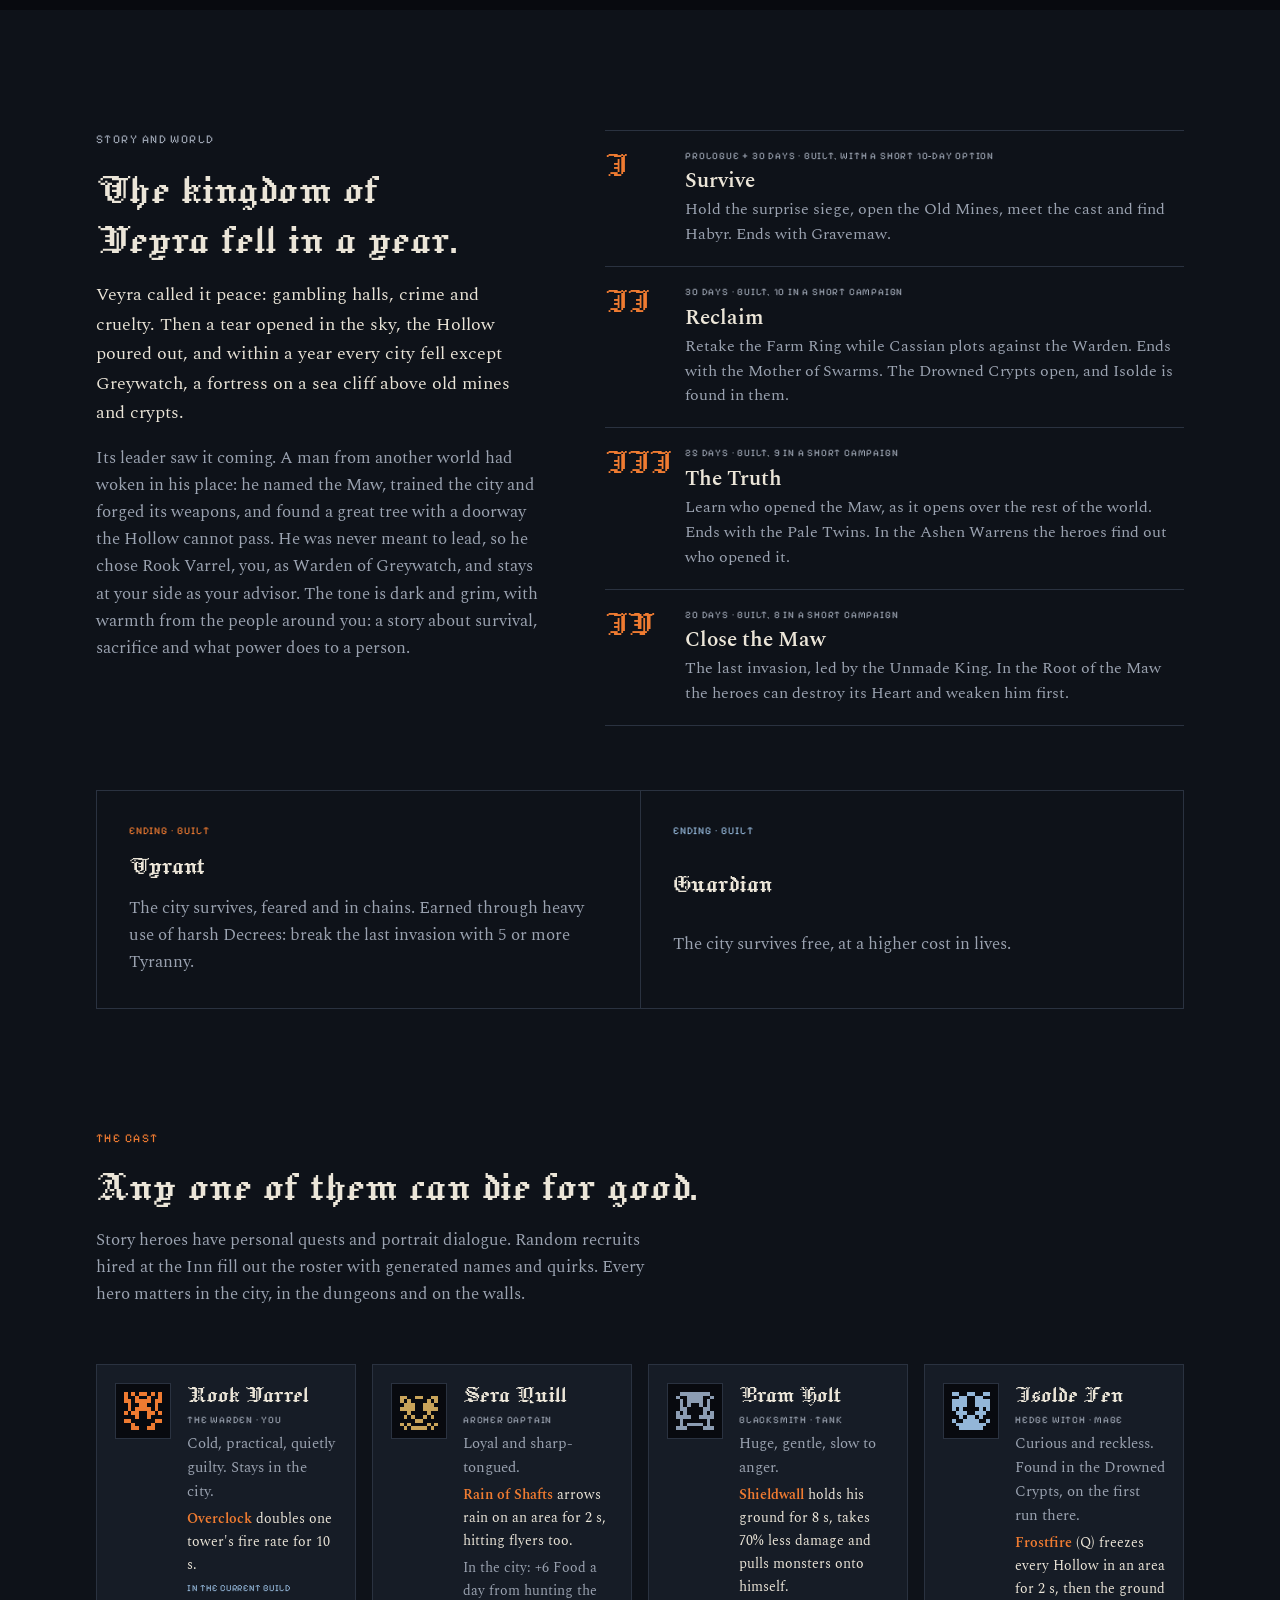
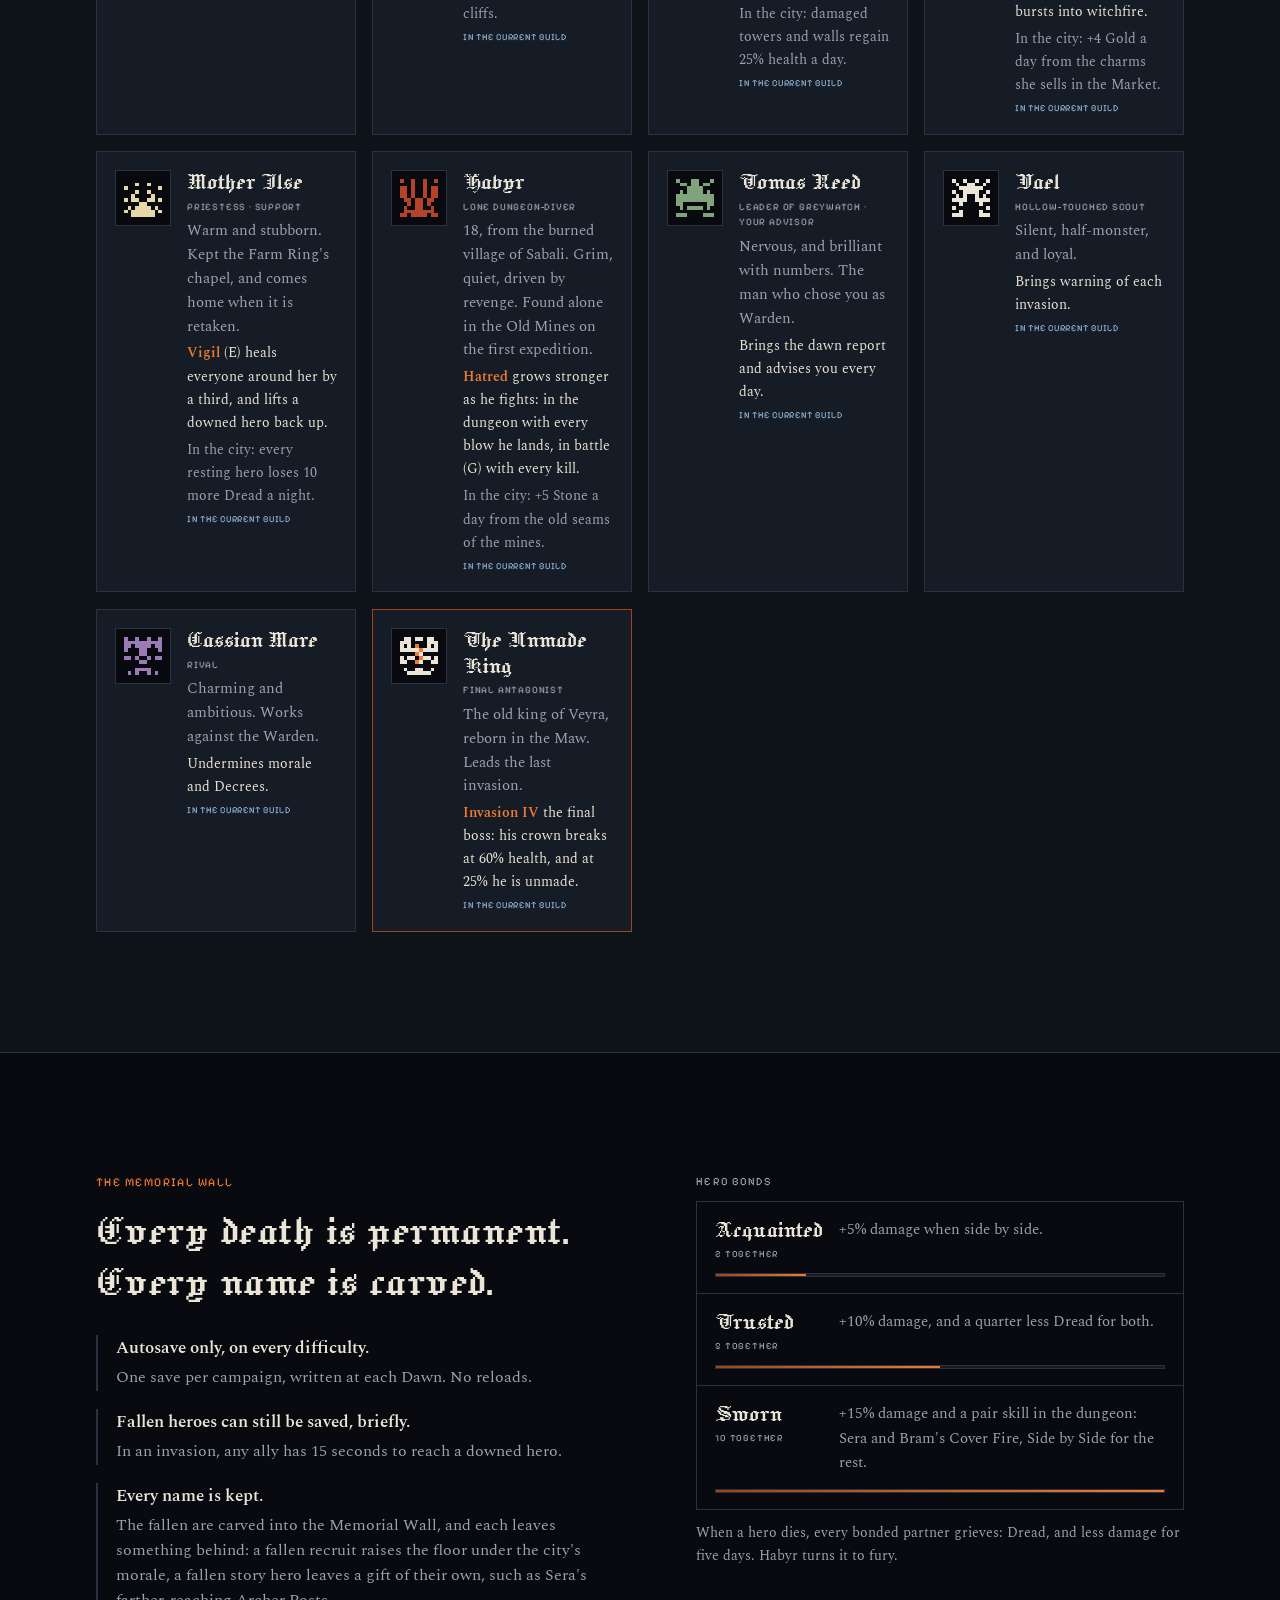
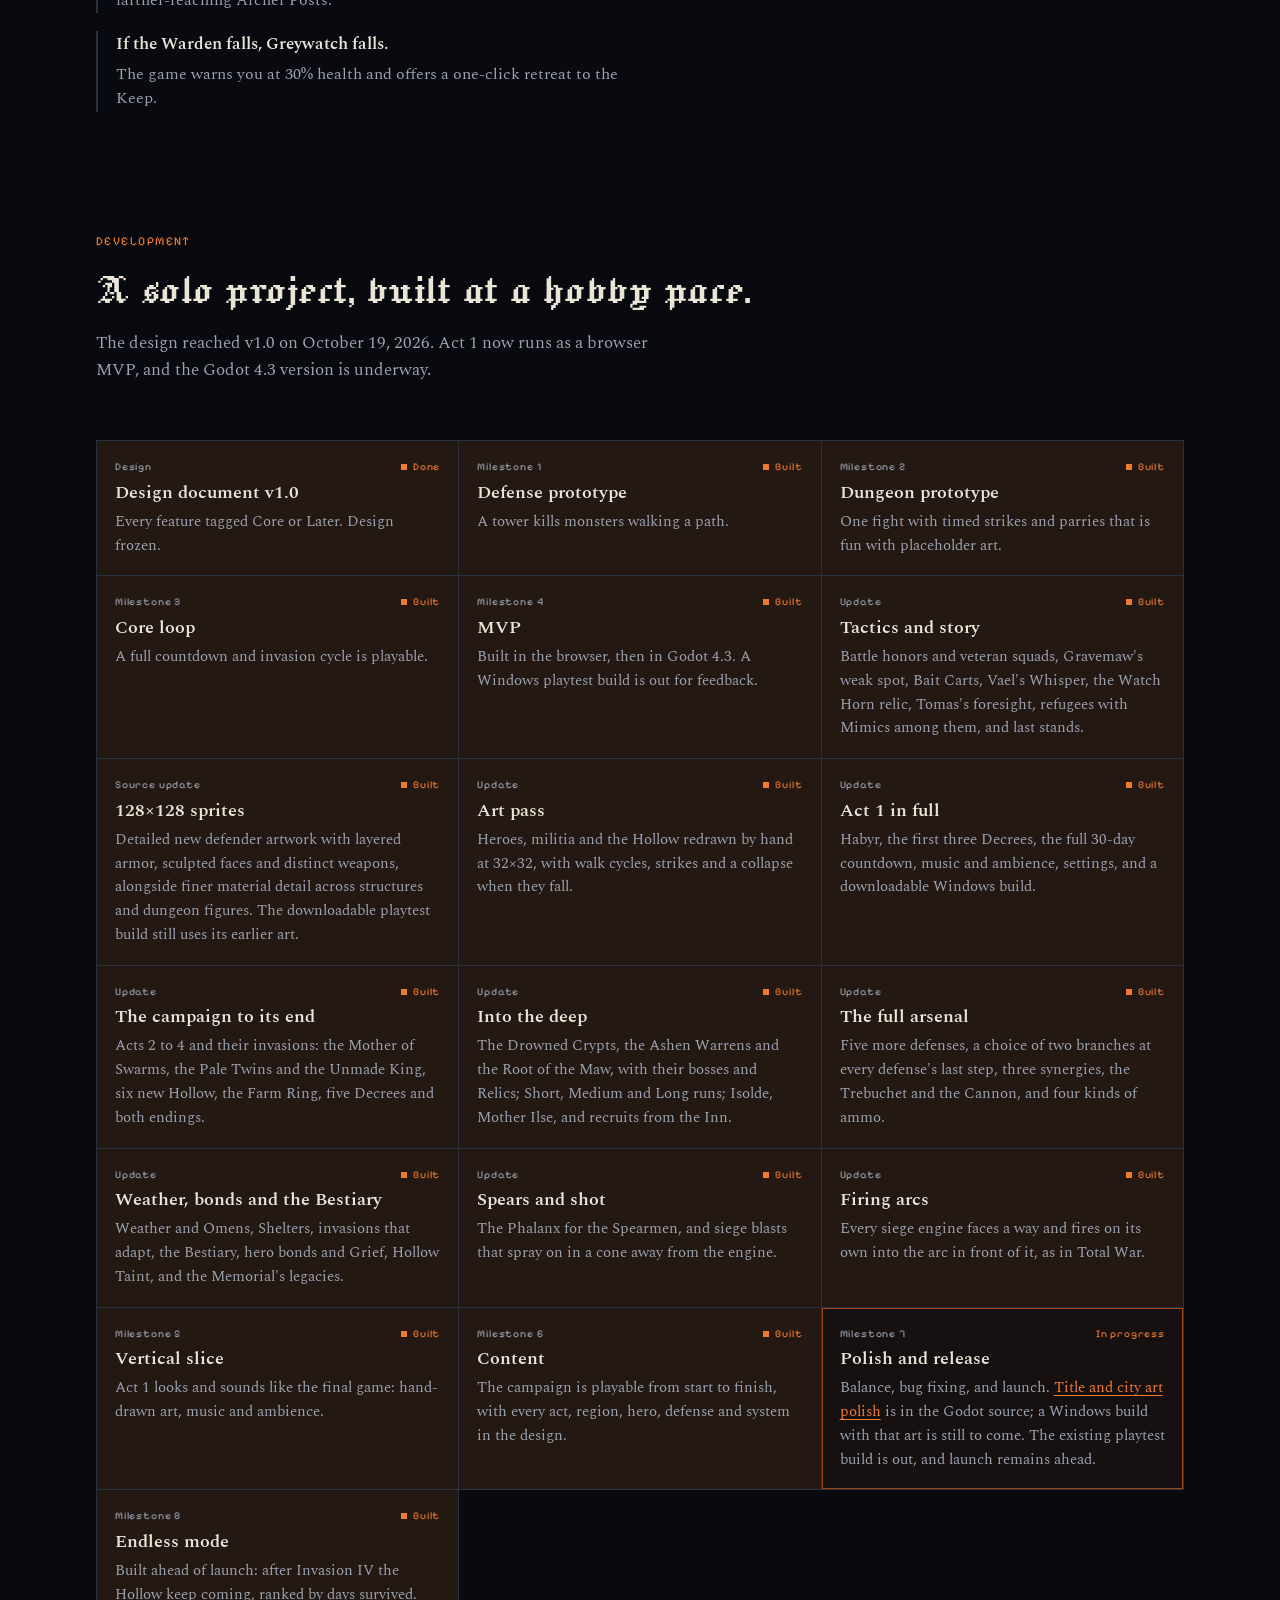
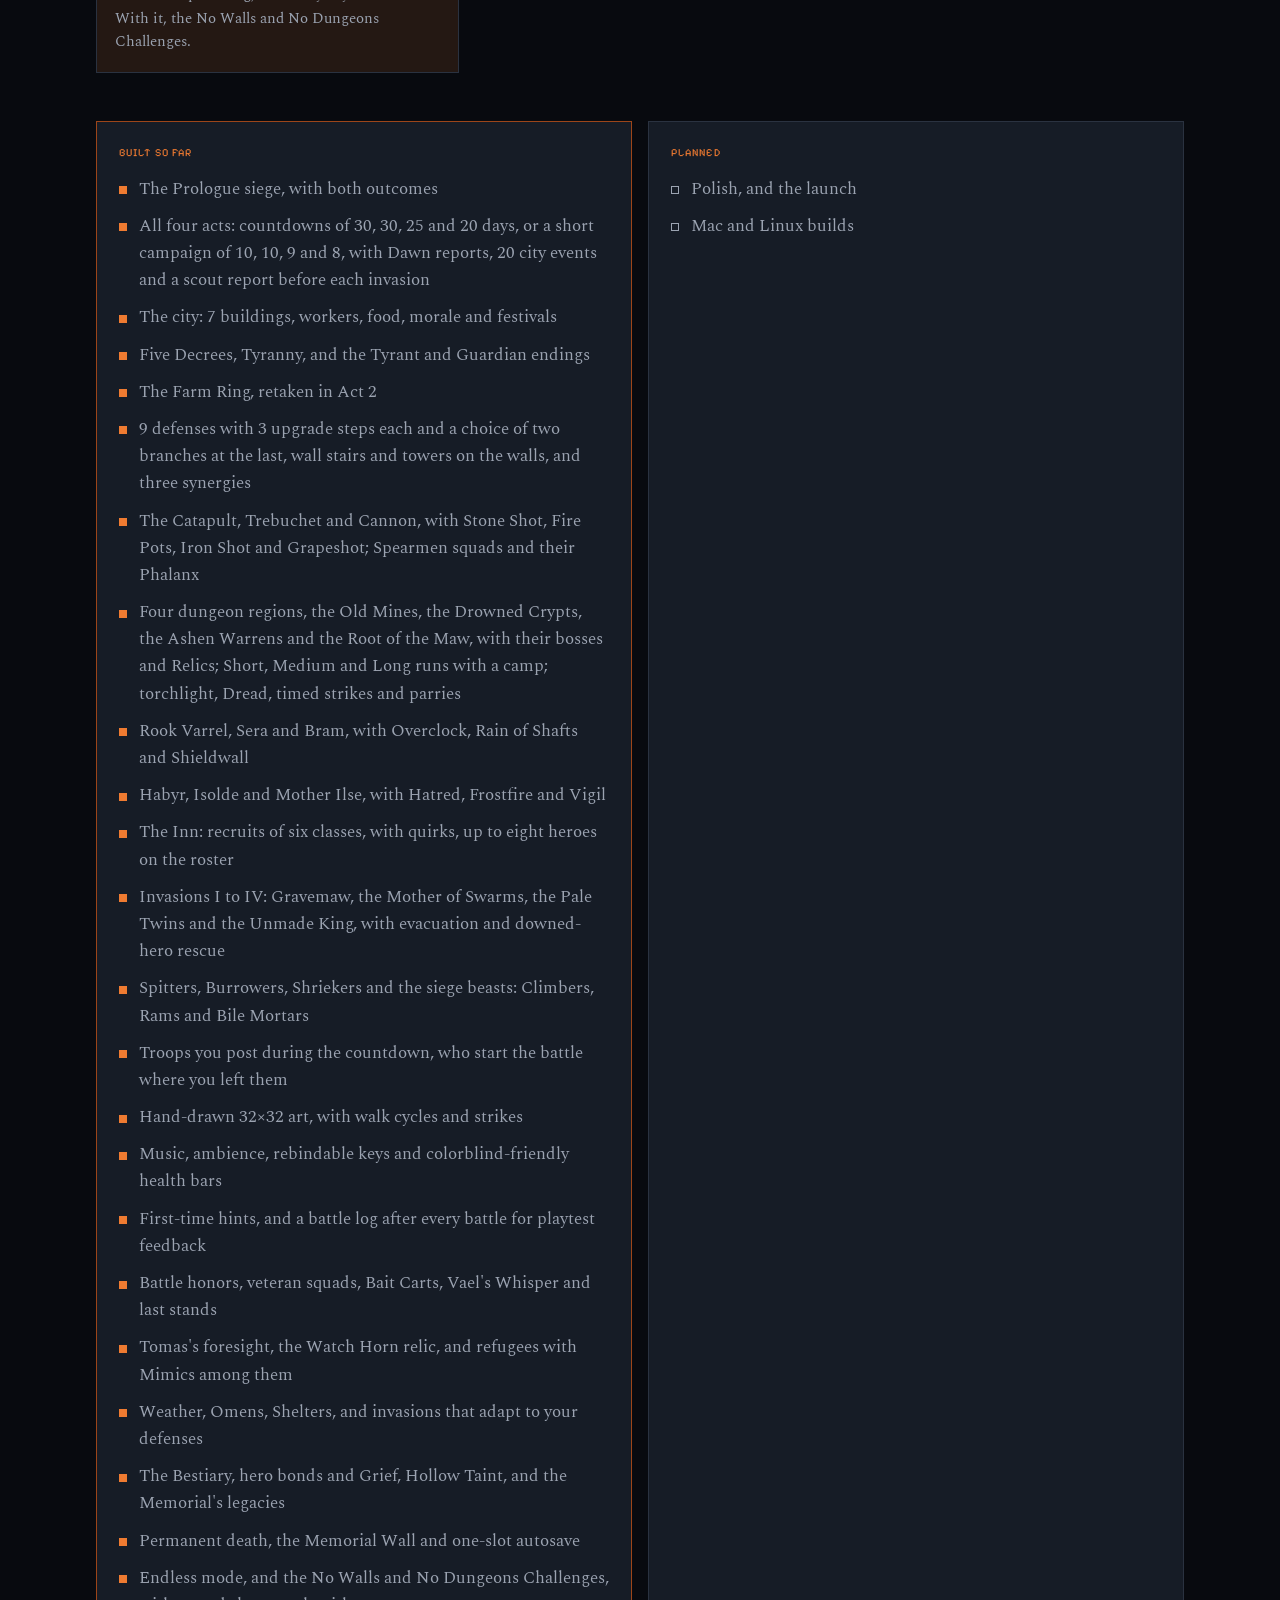
==== commit 439ae75c: "Document 128px sprites and detailed defender artwork" ====
--- a/index.html
+++ b/index.html
@@ -234,7 +234,7 @@
         <div class="sub">
           <span class="label">Buildings</span>
           <div class="chips"><span class="built">Farm</span><span class="built">Quarry</span><span class="built">Lumber Yard</span><span class="built">Market</span><span class="built">Barracks</span><span class="built">Workshop</span><span class="built">Inn</span><span class="built">Shelter</span></div>
-          <p class="chips-note">The Workshop forges better weapons and armor for the militia and the heroes. The Inn hires recruits.</p>
+          <p class="chips-note">The Workshop forges better weapons and armor for the militia and the heroes. The Inn hires recruits. In the Godot source, structure sprites now use 128&times;128 textures with timber grain and chipped masonry.</p>
         </div>
         <div class="sub">
           <span class="label">Siege engines</span>
@@ -271,7 +271,7 @@
       <div class="section-head">
         <p class="eyebrow">The torch meter</p>
         <h2>The darker the room, the better the loot.</h2>
-        <p class="lede">Your party carries a torch that burns down as it explores. You can push on into the dark on purpose. It is more dangerous, and it pays better.</p>
+        <p class="lede">Your party carries a torch that burns down as it explores. You can push on into the dark on purpose. It is more dangerous, and it pays better. The Godot source now gives heroes detailed 128&times;128 sprite artwork with sculpted faces, armor and robes; dungeon enemies also have finer material detail.</p>
       </div>
       <div class="torch-box">
         <div class="corridor" id="corridor"><canvas id="corridor-canvas" aria-hidden="true"></canvas></div>
@@ -398,6 +398,7 @@
         <li class="done"><span class="n"><span>Milestone 3</span><span class="state">Built</span></span><h3>Core loop</h3><p>A full countdown and invasion cycle is playable.</p></li>
         <li class="done"><span class="n"><span>Milestone 4</span><span class="state">Built</span></span><h3>MVP</h3><p>Built in the browser, then in Godot 4.3. A Windows playtest build is out for feedback.</p></li>
         <li class="done"><span class="n"><span>Update</span><span class="state">Built</span></span><h3>Tactics and story</h3><p>Battle honors and veteran squads, Gravemaw's weak spot, Bait Carts, Vael's Whisper, the Watch Horn relic, Tomas's foresight, refugees with Mimics among them, and last stands.</p></li>
+        <li class="done"><span class="n"><span>Source update</span><span class="state">Built</span></span><h3>128&times;128 sprites</h3><p>Detailed new defender artwork with layered armor, sculpted faces and distinct weapons, alongside finer material detail across structures and dungeon figures. The downloadable playtest build still uses its earlier art.</p></li>
         <li class="done"><span class="n"><span>Update</span><span class="state">Built</span></span><h3>Art pass</h3><p>Heroes, militia and the Hollow redrawn by hand at 32&times;32, with walk cycles, strikes and a collapse when they fall.</p></li>
         <li class="done"><span class="n"><span>Update</span><span class="state">Built</span></span><h3>Act 1 in full</h3><p>Habyr, the first three Decrees, the full 30-day countdown, music and ambience, settings, and a downloadable Windows build.</p></li>
         <li class="done"><span class="n"><span>Update</span><span class="state">Built</span></span><h3>The campaign to its end</h3><p>Acts 2 to 4 and their invasions: the Mother of Swarms, the Pale Twins and the Unmade King, six new Hollow, the Farm Ring, five Decrees and both endings.</p></li>
@@ -451,7 +452,7 @@
       <dl class="specs">
         <div><dt>Engine</dt><dd>Godot 4.3</dd></div>
         <div><dt>Platform</dt><dd>PC (Windows)</dd></div>
-        <div><dt>Art</dt><dd>32&times;32 pixel art</dd></div>
+        <div><dt>Art</dt><dd>128&times;128 sprite textures in Godot source; earlier art in the playtest download</dd></div>
         <div><dt>Release plan</dt><dd>To be decided</dd></div>
       </dl>
     </div>
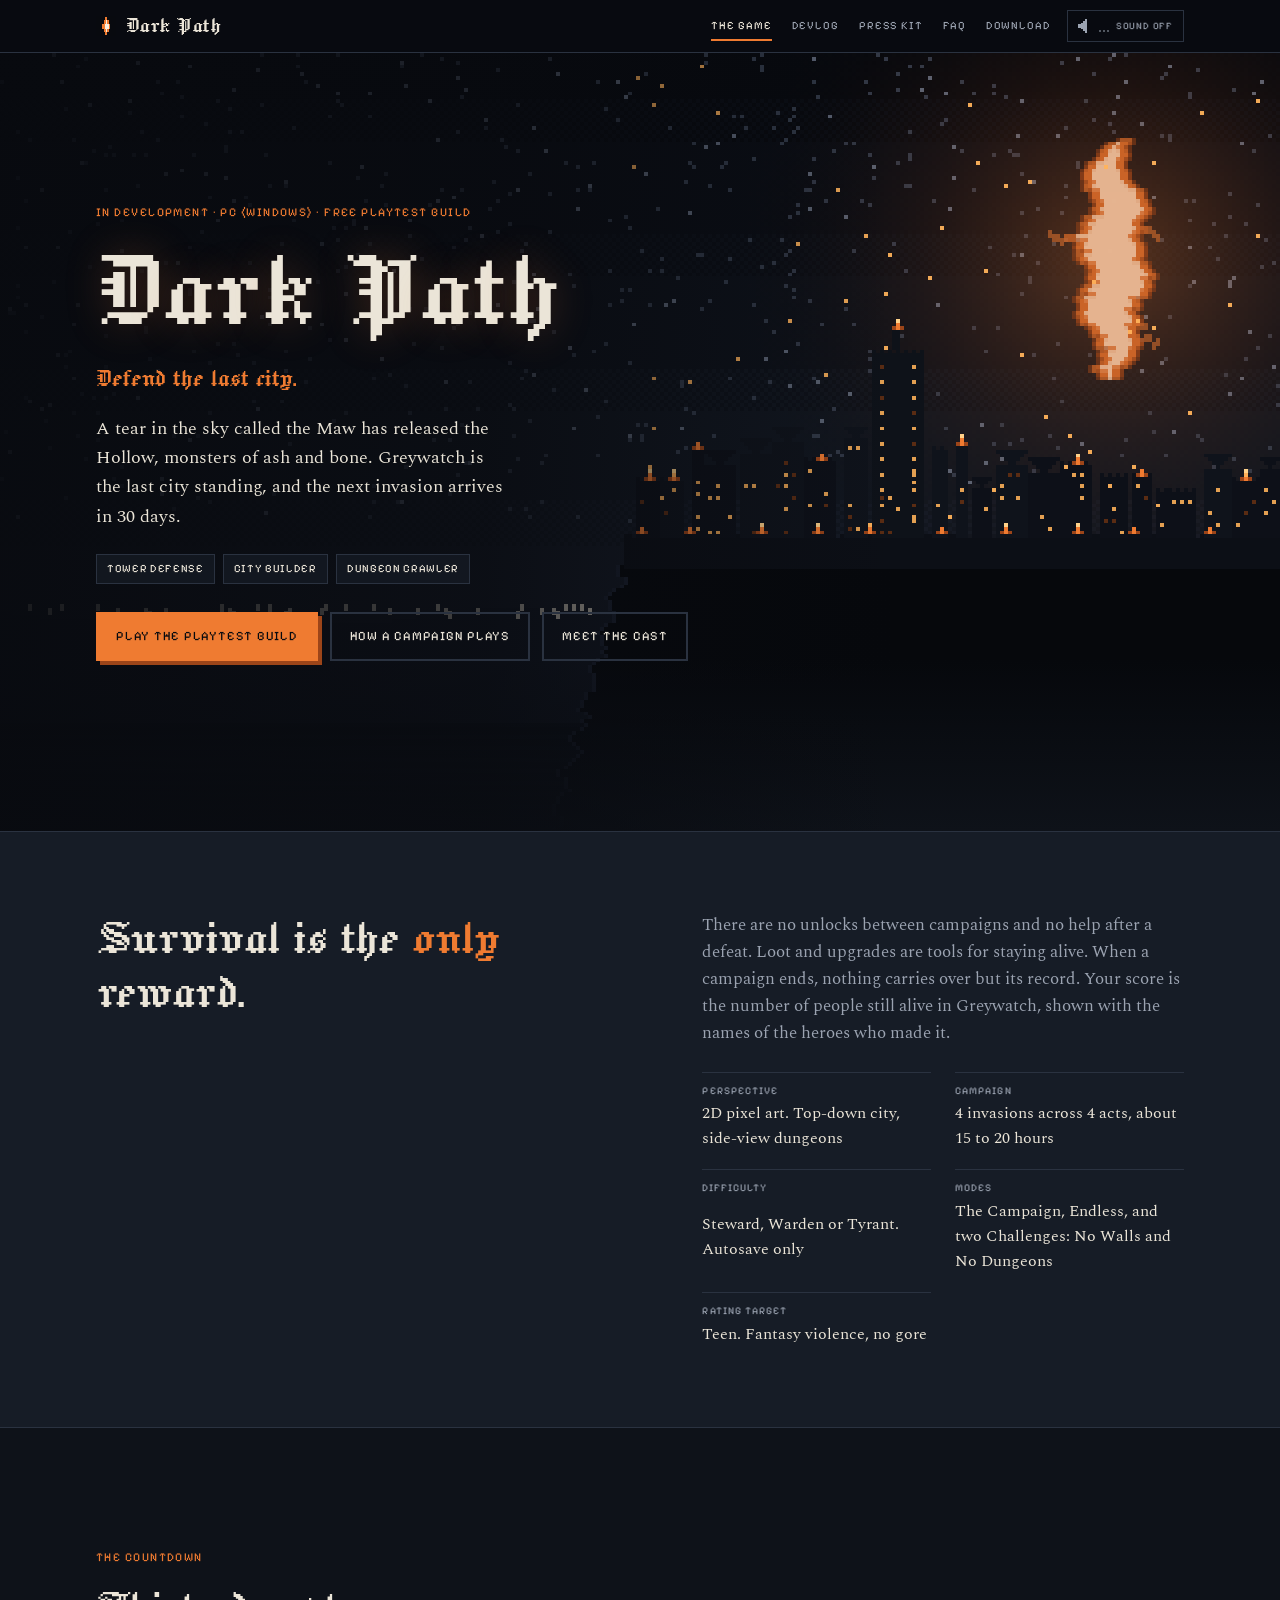
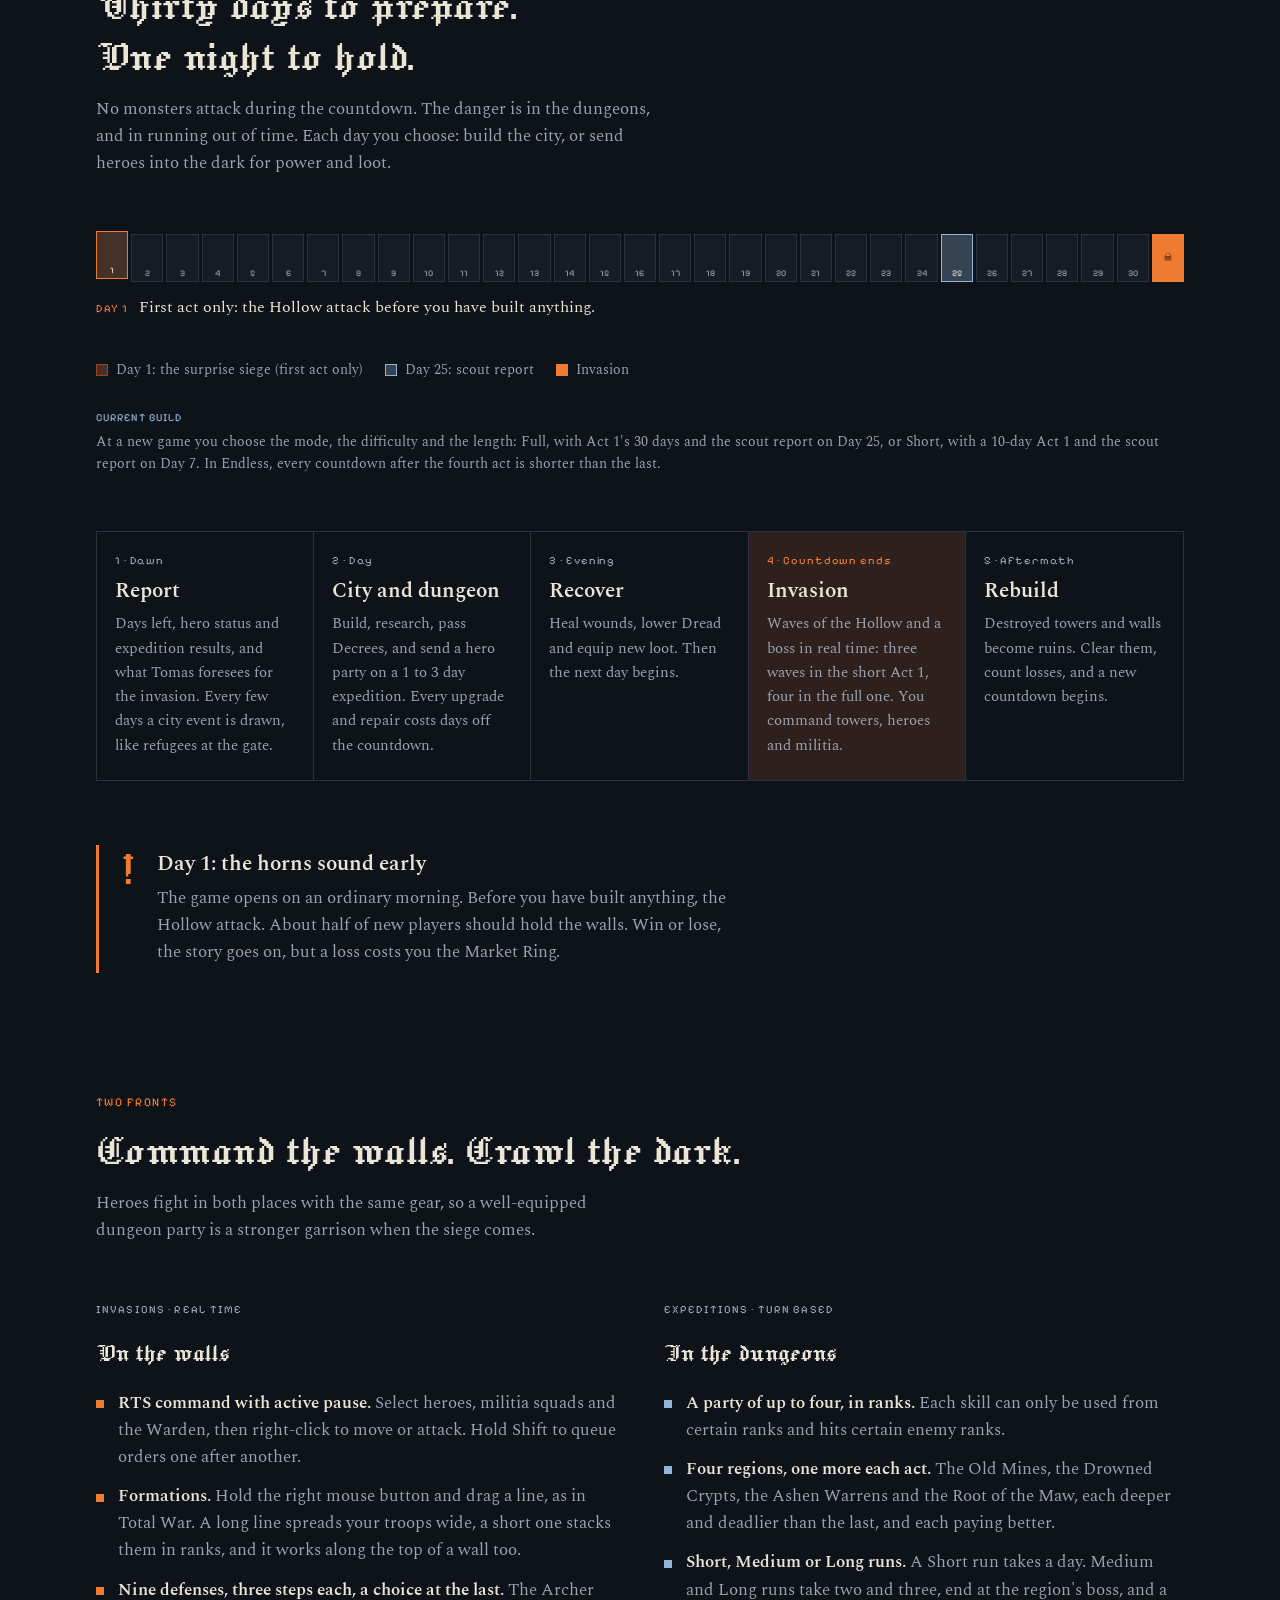
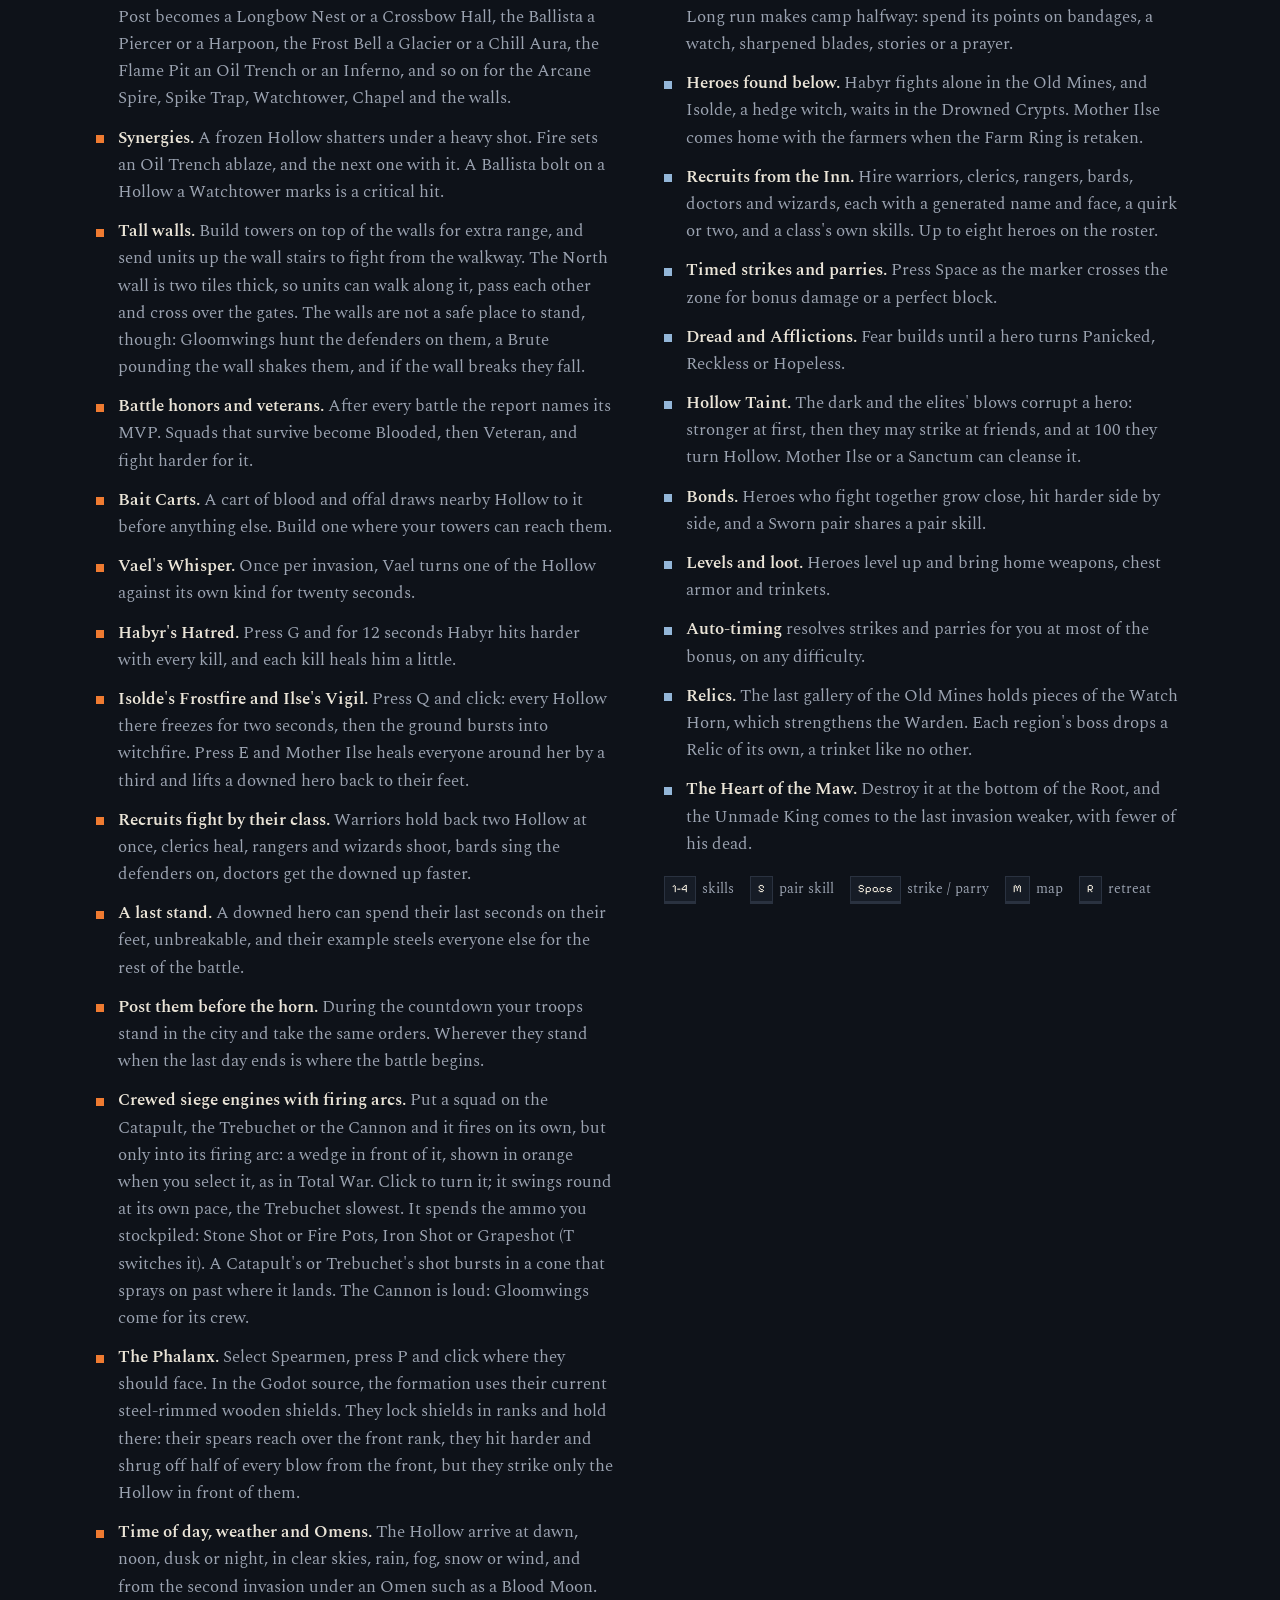
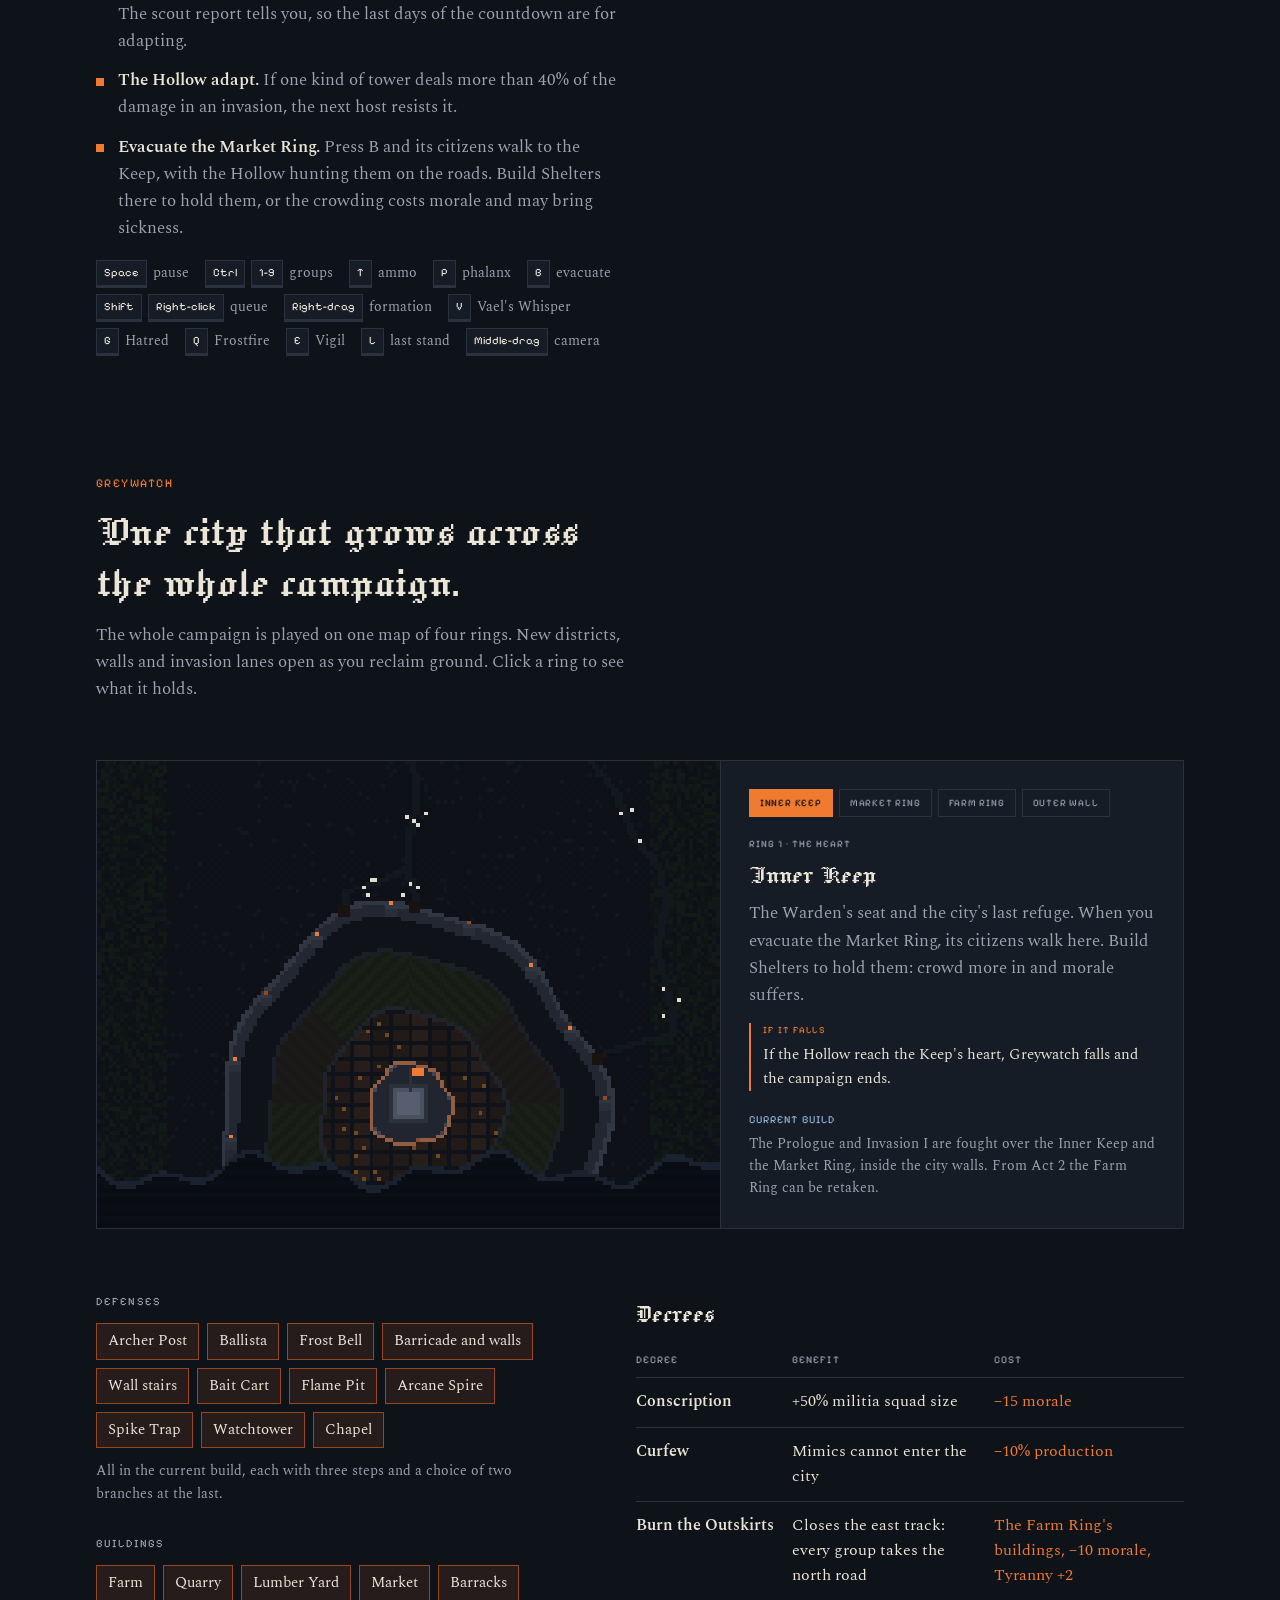
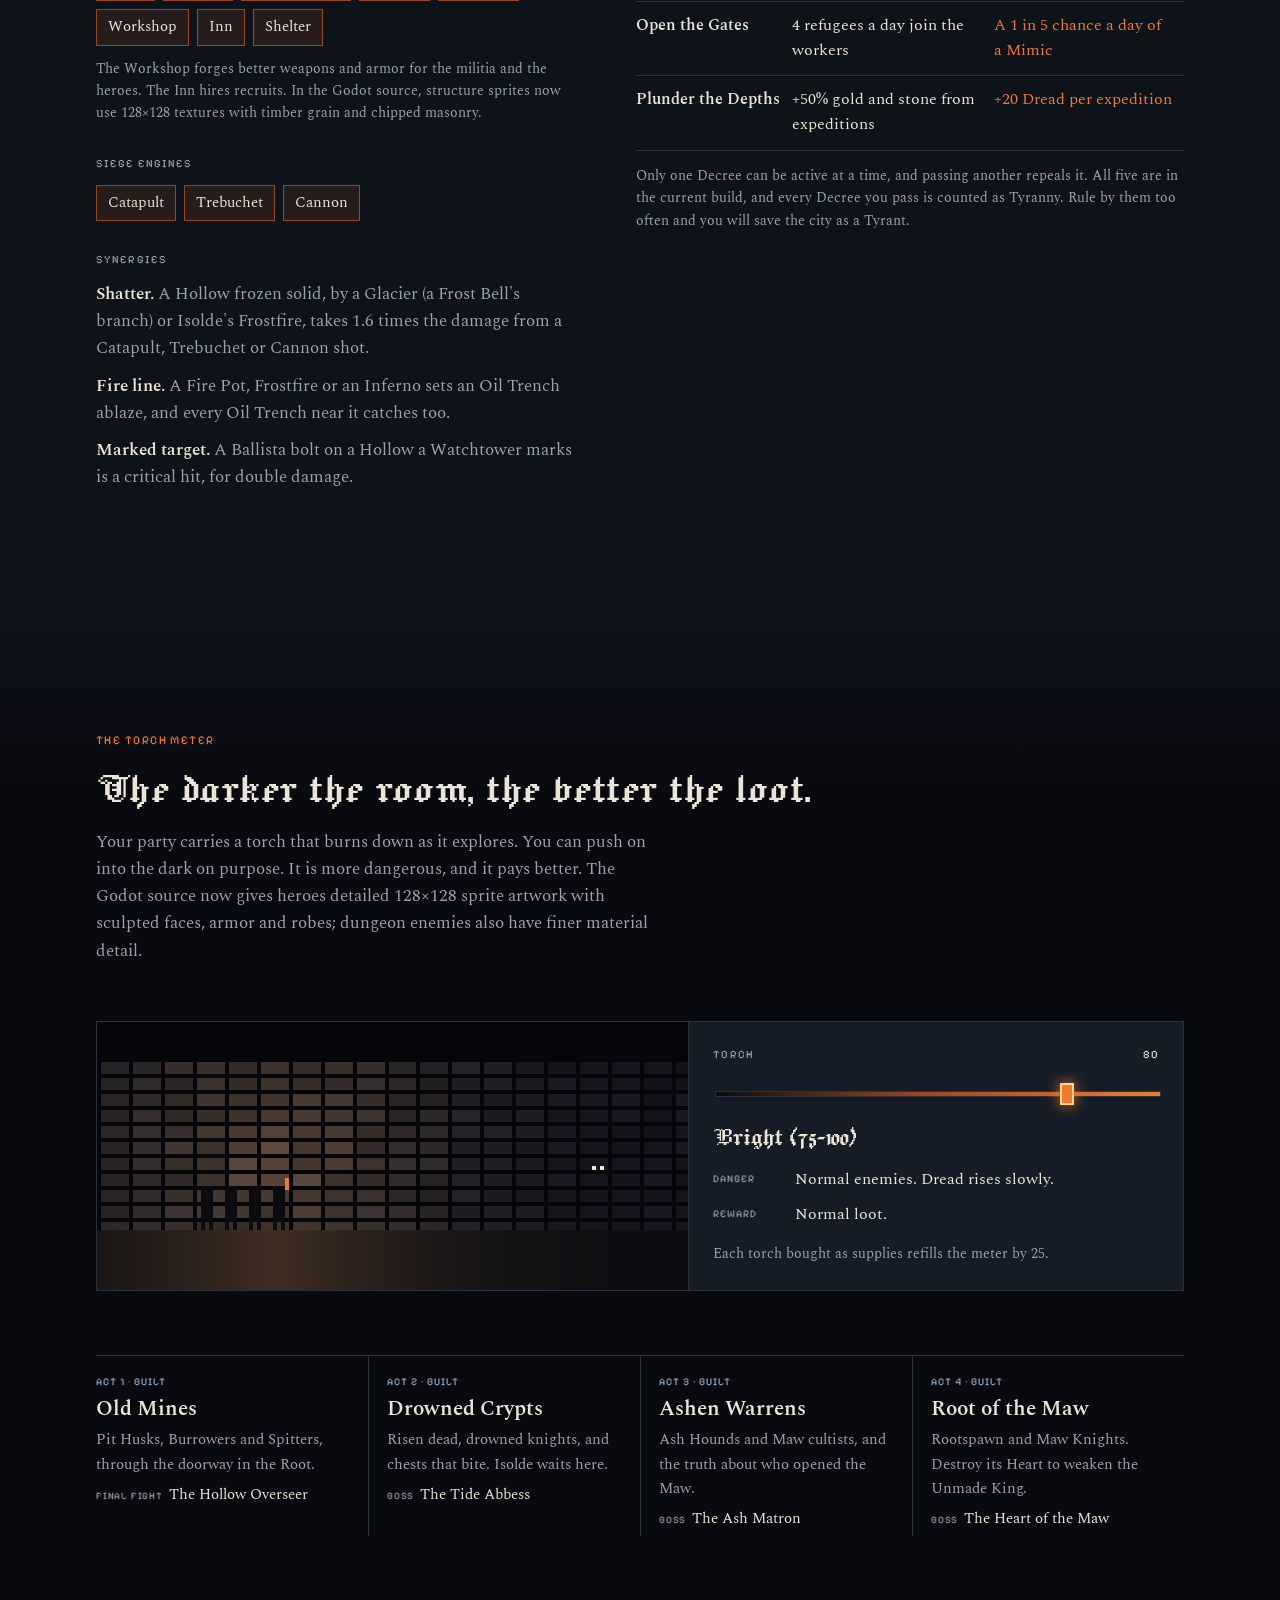
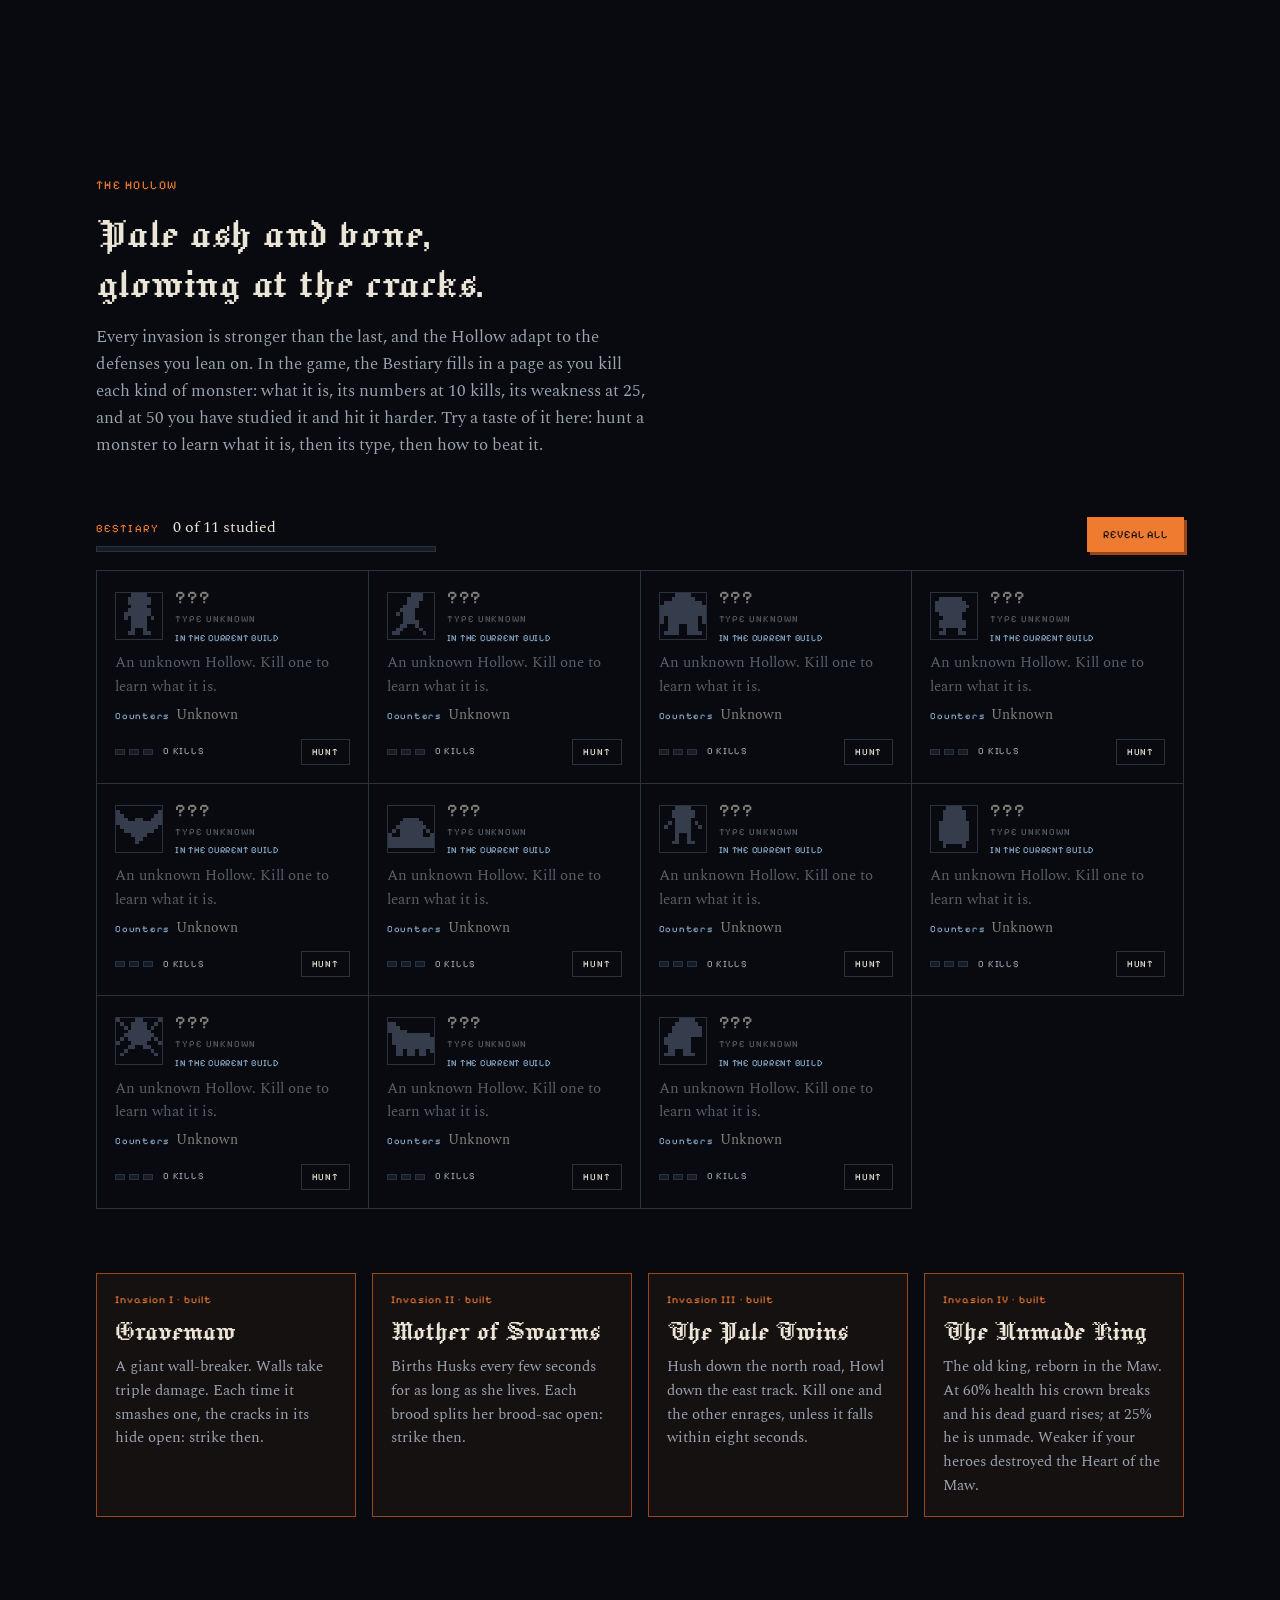
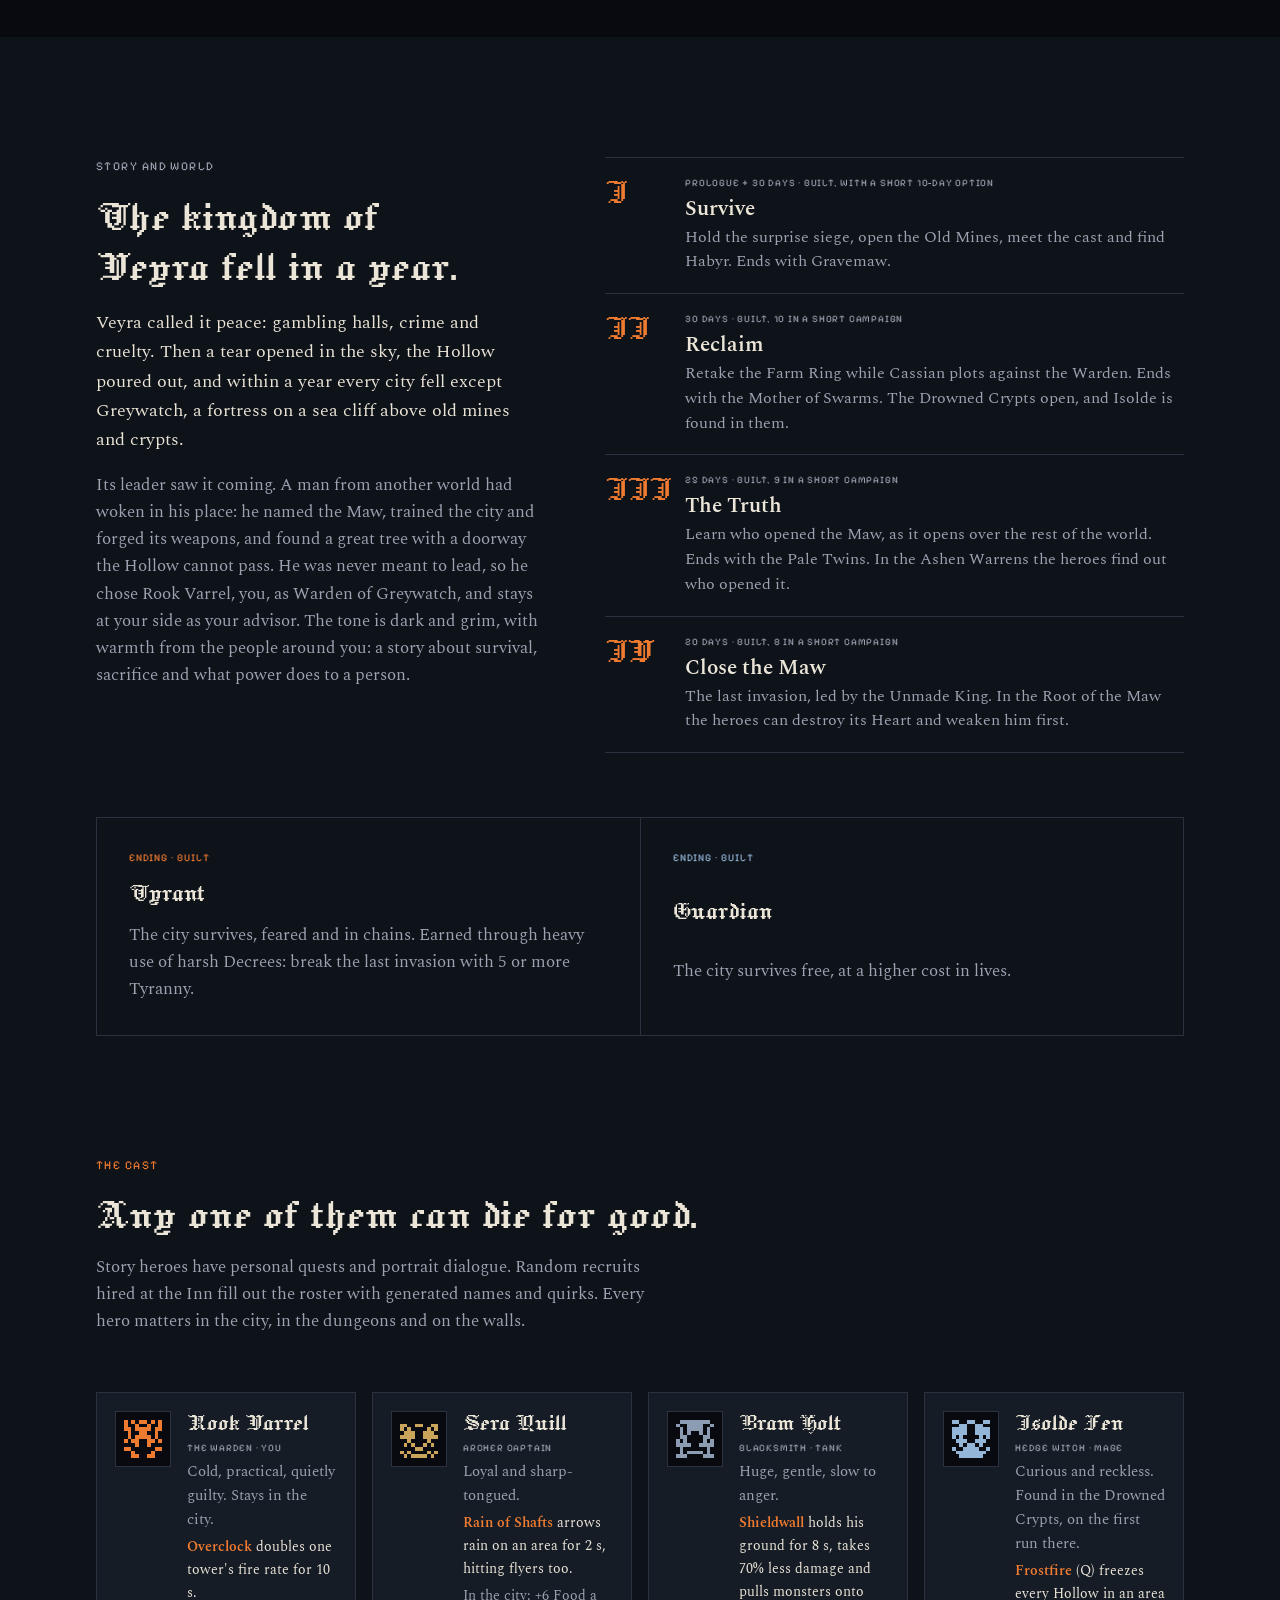
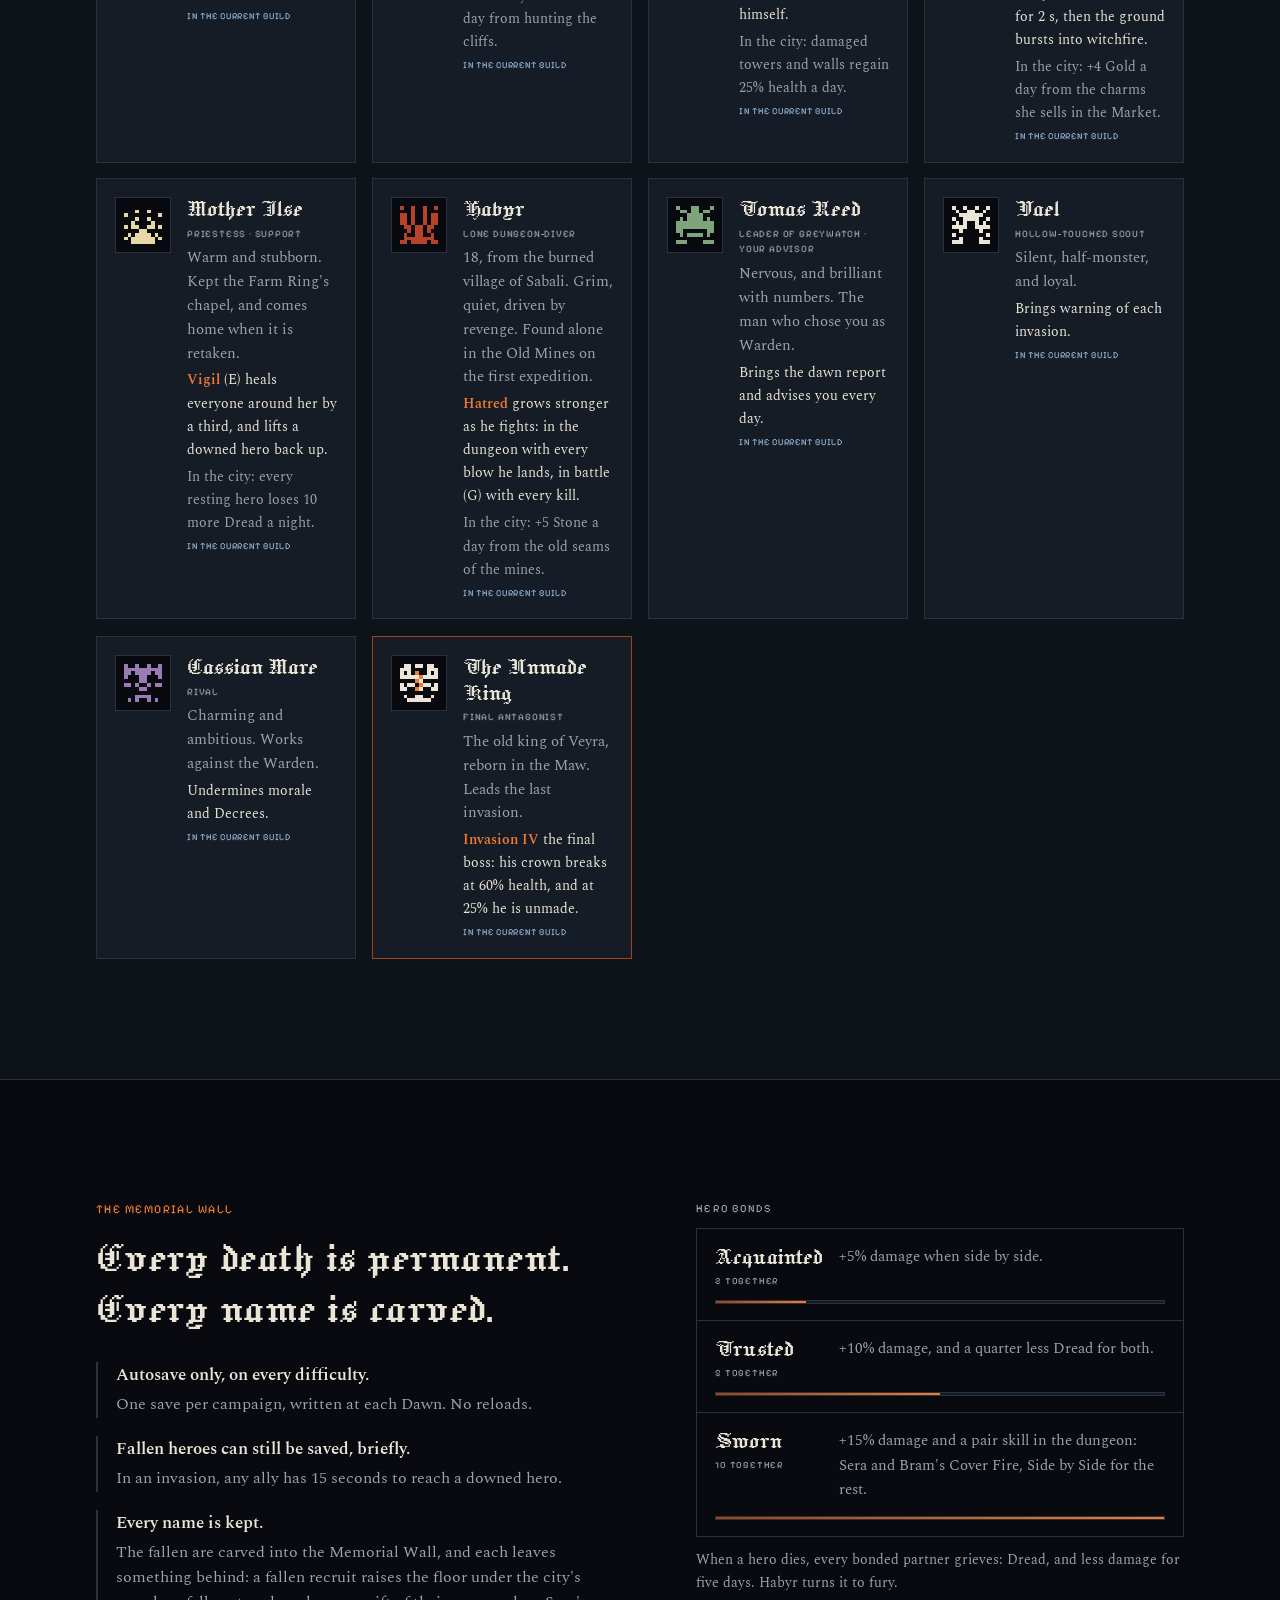
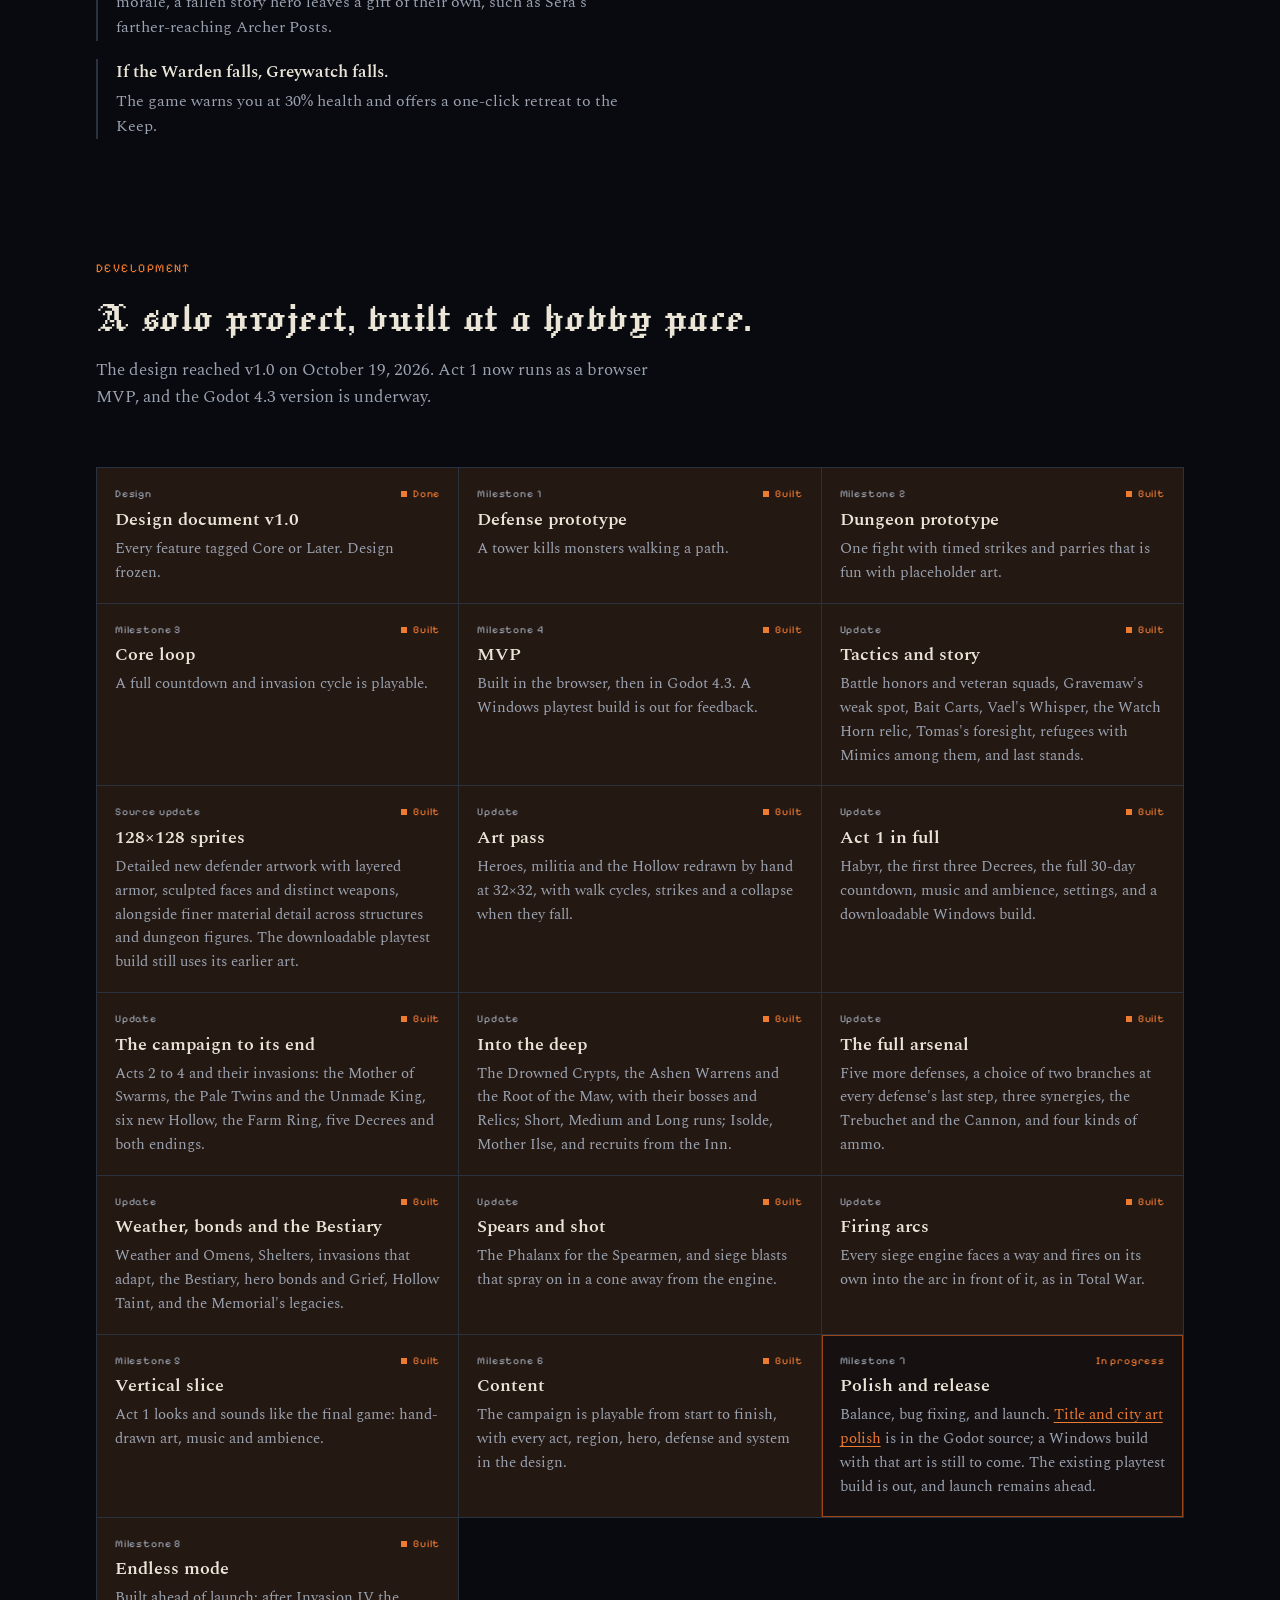
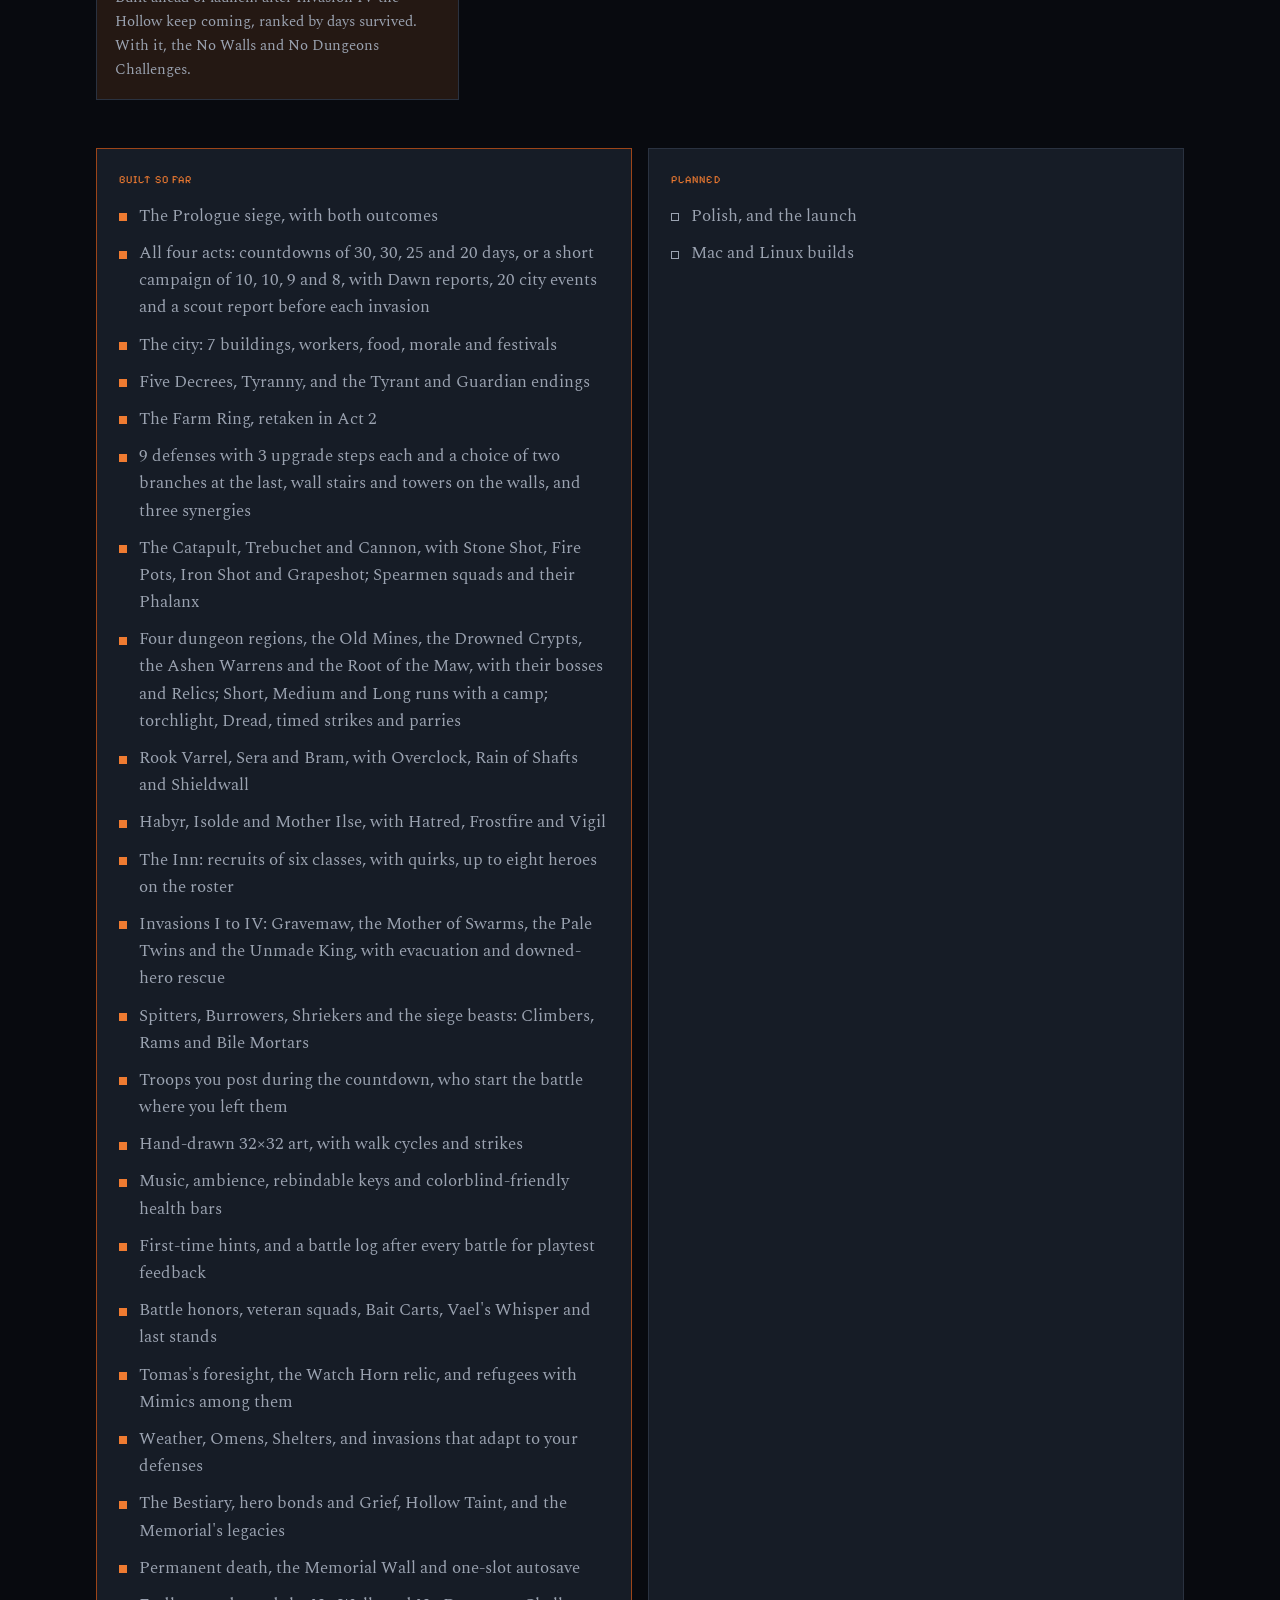
==== commit 27821edd: "Document the Phalanx shield visual fix" ====
--- a/index.html
+++ b/index.html
@@ -164,7 +164,7 @@
             <li><strong>A last stand.</strong> A downed hero can spend their last seconds on their feet, unbreakable, and their example steels everyone else for the rest of the battle.</li>
             <li><strong>Post them before the horn.</strong> During the countdown your troops stand in the city and take the same orders. Wherever they stand when the last day ends is where the battle begins.</li>
             <li><strong>Crewed siege engines with firing arcs.</strong> Put a squad on the Catapult, the Trebuchet or the Cannon and it fires on its own, but only into its firing arc: a wedge in front of it, shown in orange when you select it, as in Total War. Click to turn it; it swings round at its own pace, the Trebuchet slowest. It spends the ammo you stockpiled: Stone Shot or Fire Pots, Iron Shot or Grapeshot (T switches it). A Catapult's or Trebuchet's shot bursts in a cone that sprays on past where it lands. The Cannon is loud: Gloomwings come for its crew.</li>
-            <li><strong>The Phalanx.</strong> Select Spearmen, press P and click where they should face. They lock shields in ranks and hold there: their spears reach over the front rank, they hit harder and shrug off half of every blow from the front, but they strike only the Hollow in front of them.</li>
+            <li><strong>The Phalanx.</strong> Select Spearmen, press P and click where they should face. In the Godot source, the formation uses their current steel-rimmed wooden shields. They lock shields in ranks and hold there: their spears reach over the front rank, they hit harder and shrug off half of every blow from the front, but they strike only the Hollow in front of them.</li>
             <li><strong>Time of day, weather and Omens.</strong> The Hollow arrive at dawn, noon, dusk or night, in clear skies, rain, fog, snow or wind, and from the second invasion under an Omen such as a Blood Moon. The scout report tells you, so the last days of the countdown are for adapting.</li>
             <li><strong>The Hollow adapt.</strong> If one kind of tower deals more than 40% of the damage in an invasion, the next host resists it.</li>
             <li><strong>Evacuate the Market Ring.</strong> Press B and its citizens walk to the Keep, with the Hollow hunting them on the roads. Build Shelters there to hold them, or the crowding costs morale and may bring sickness.</li>
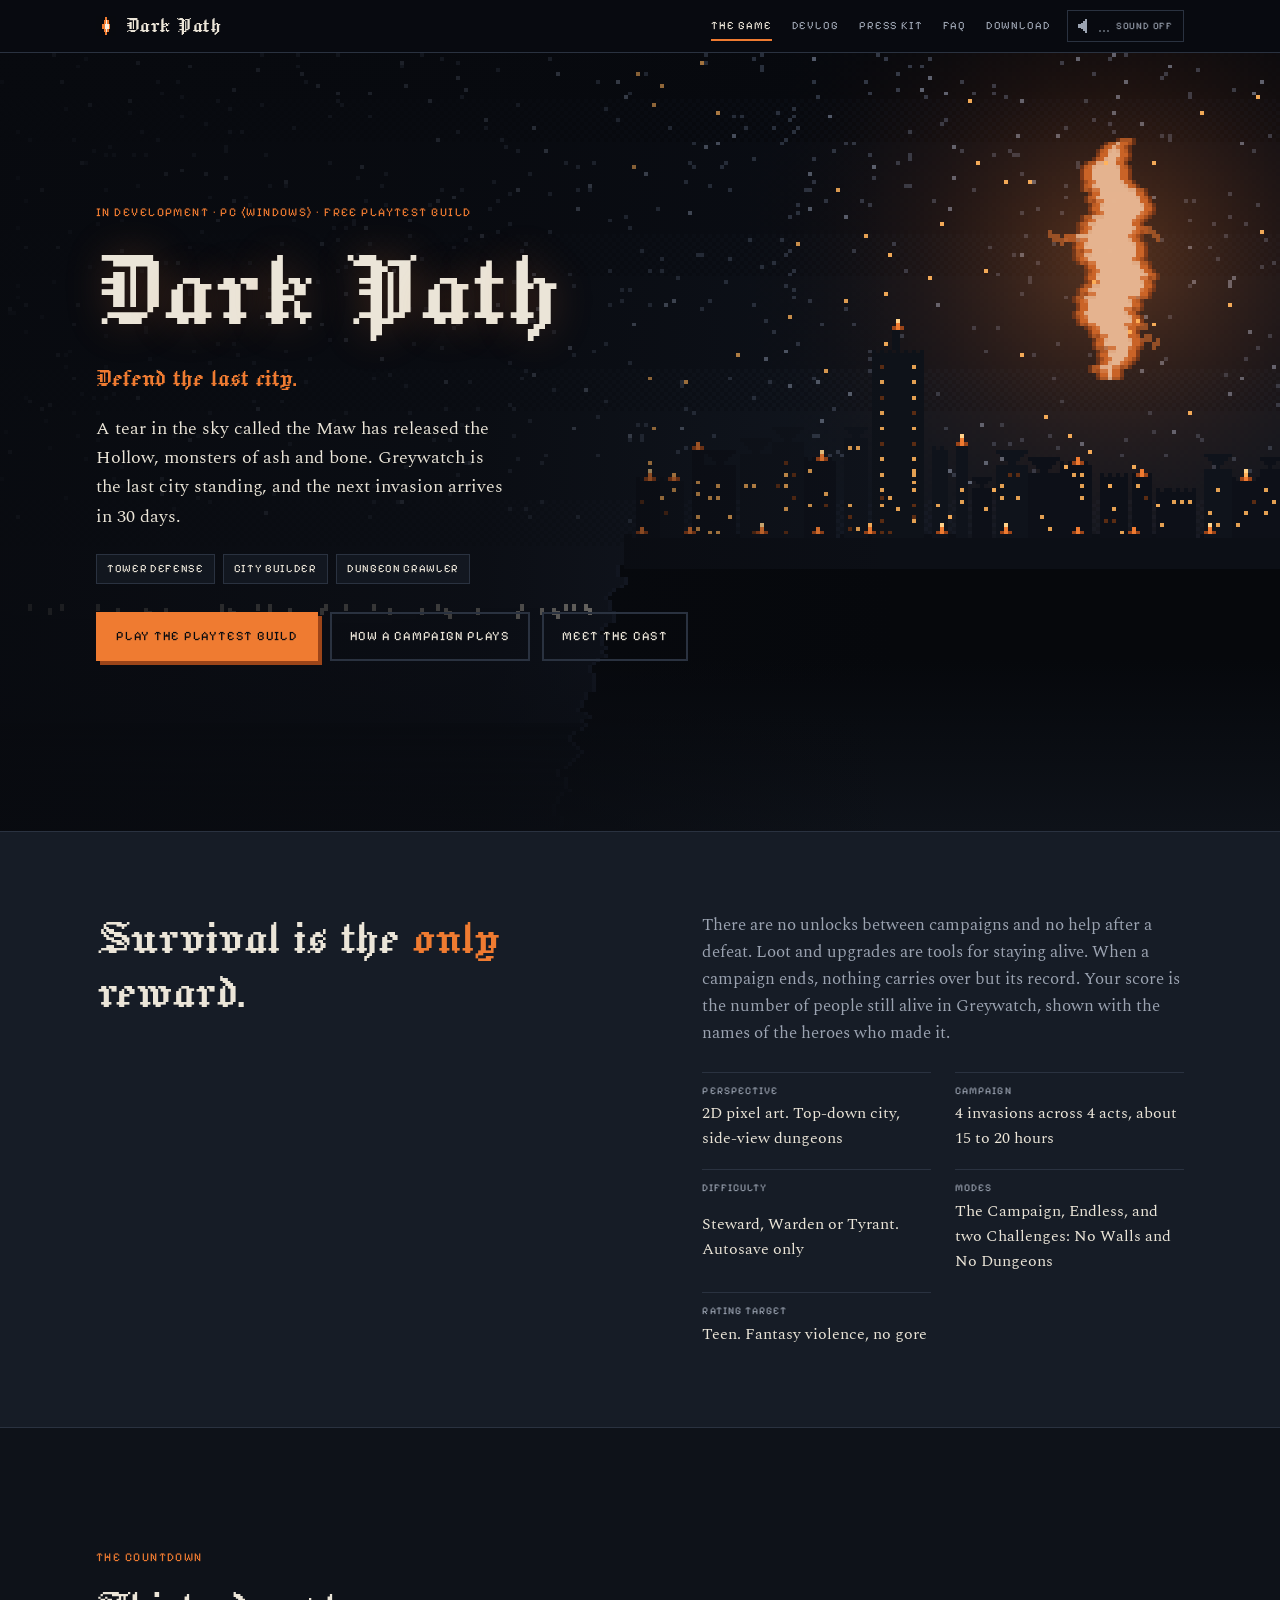
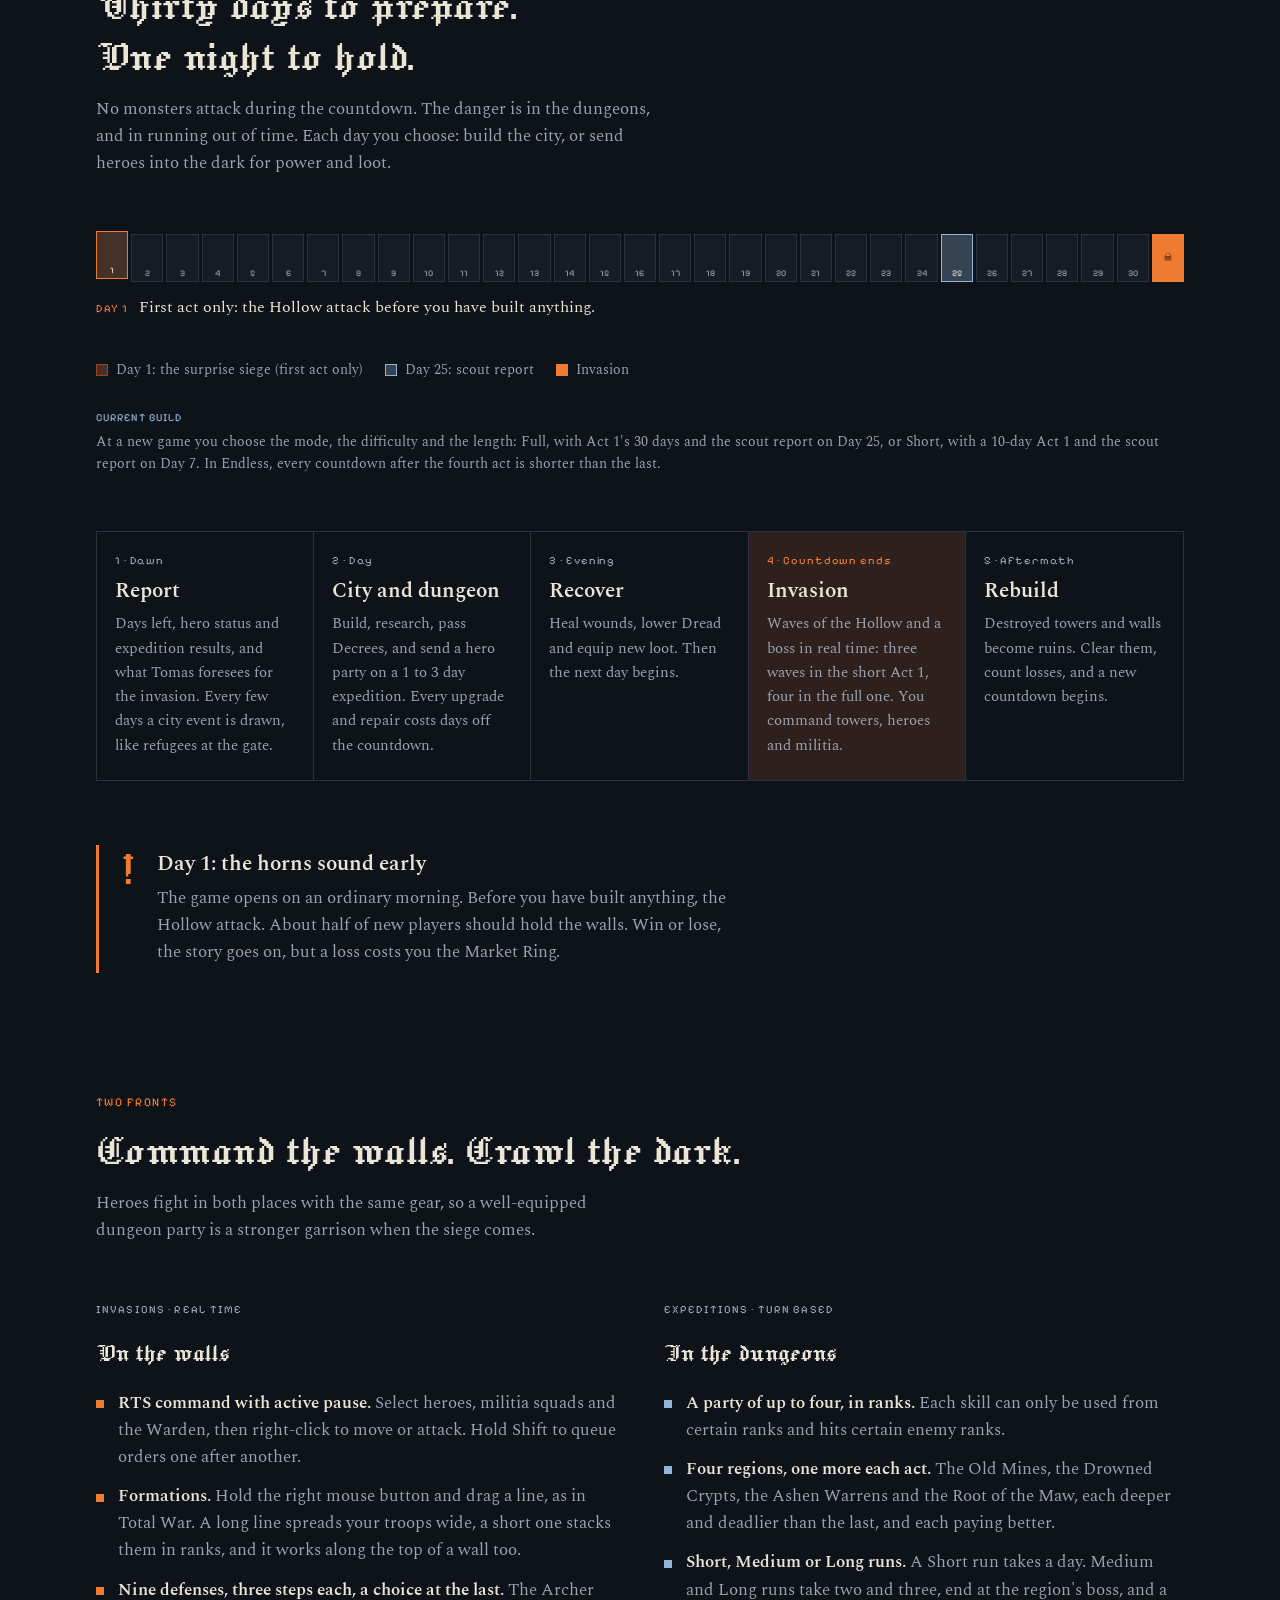
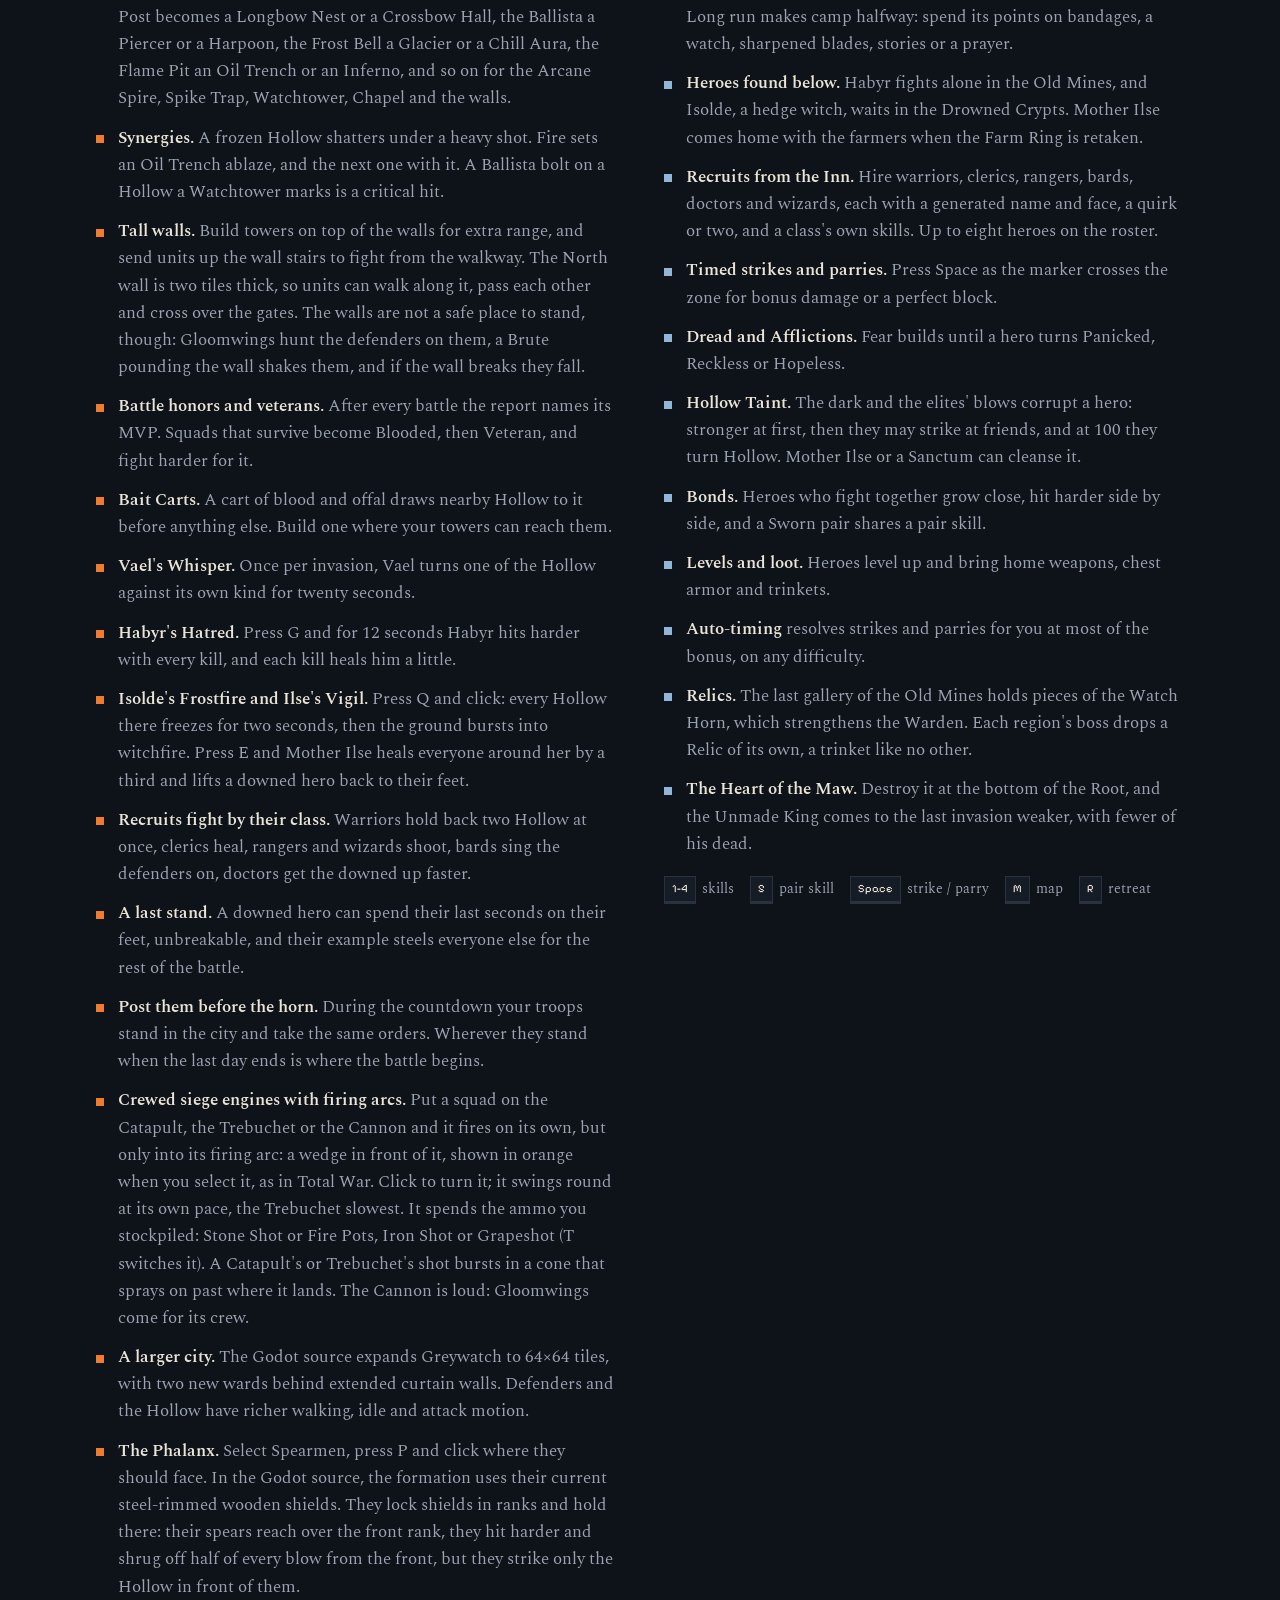
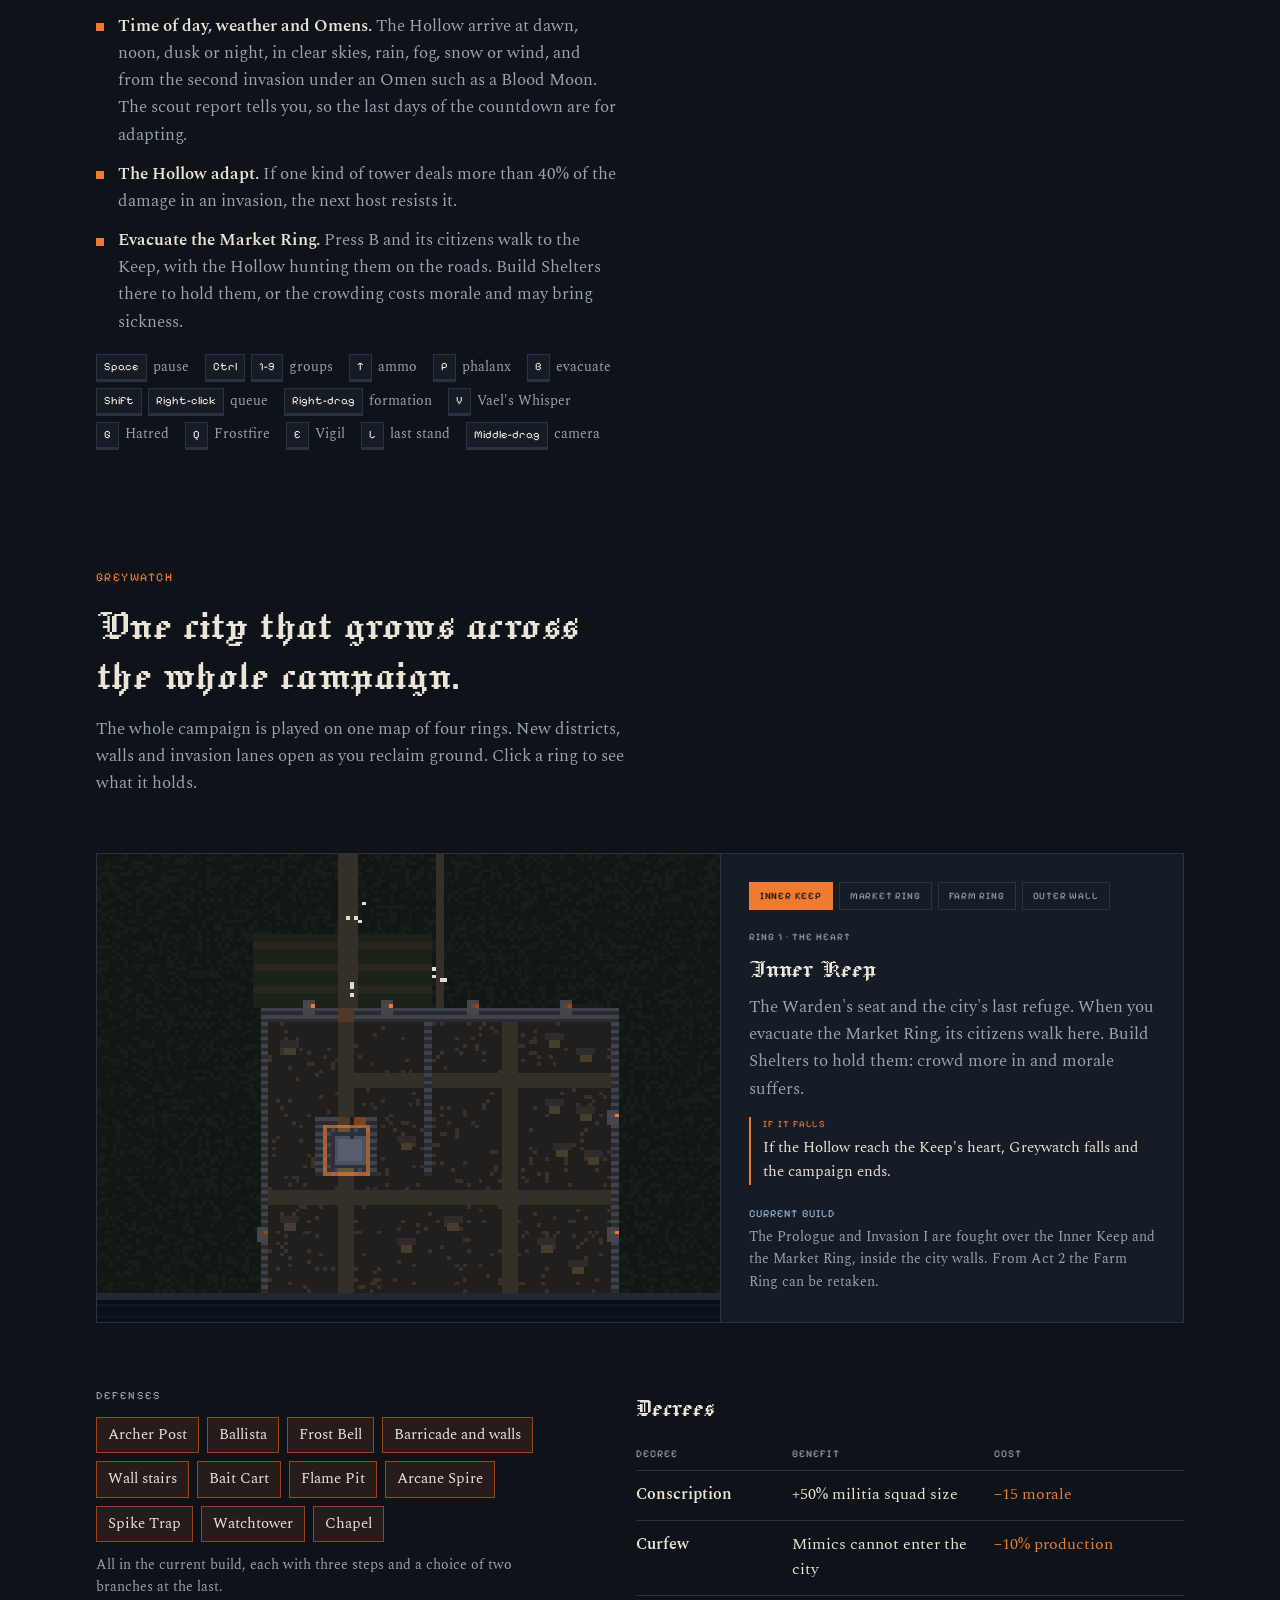
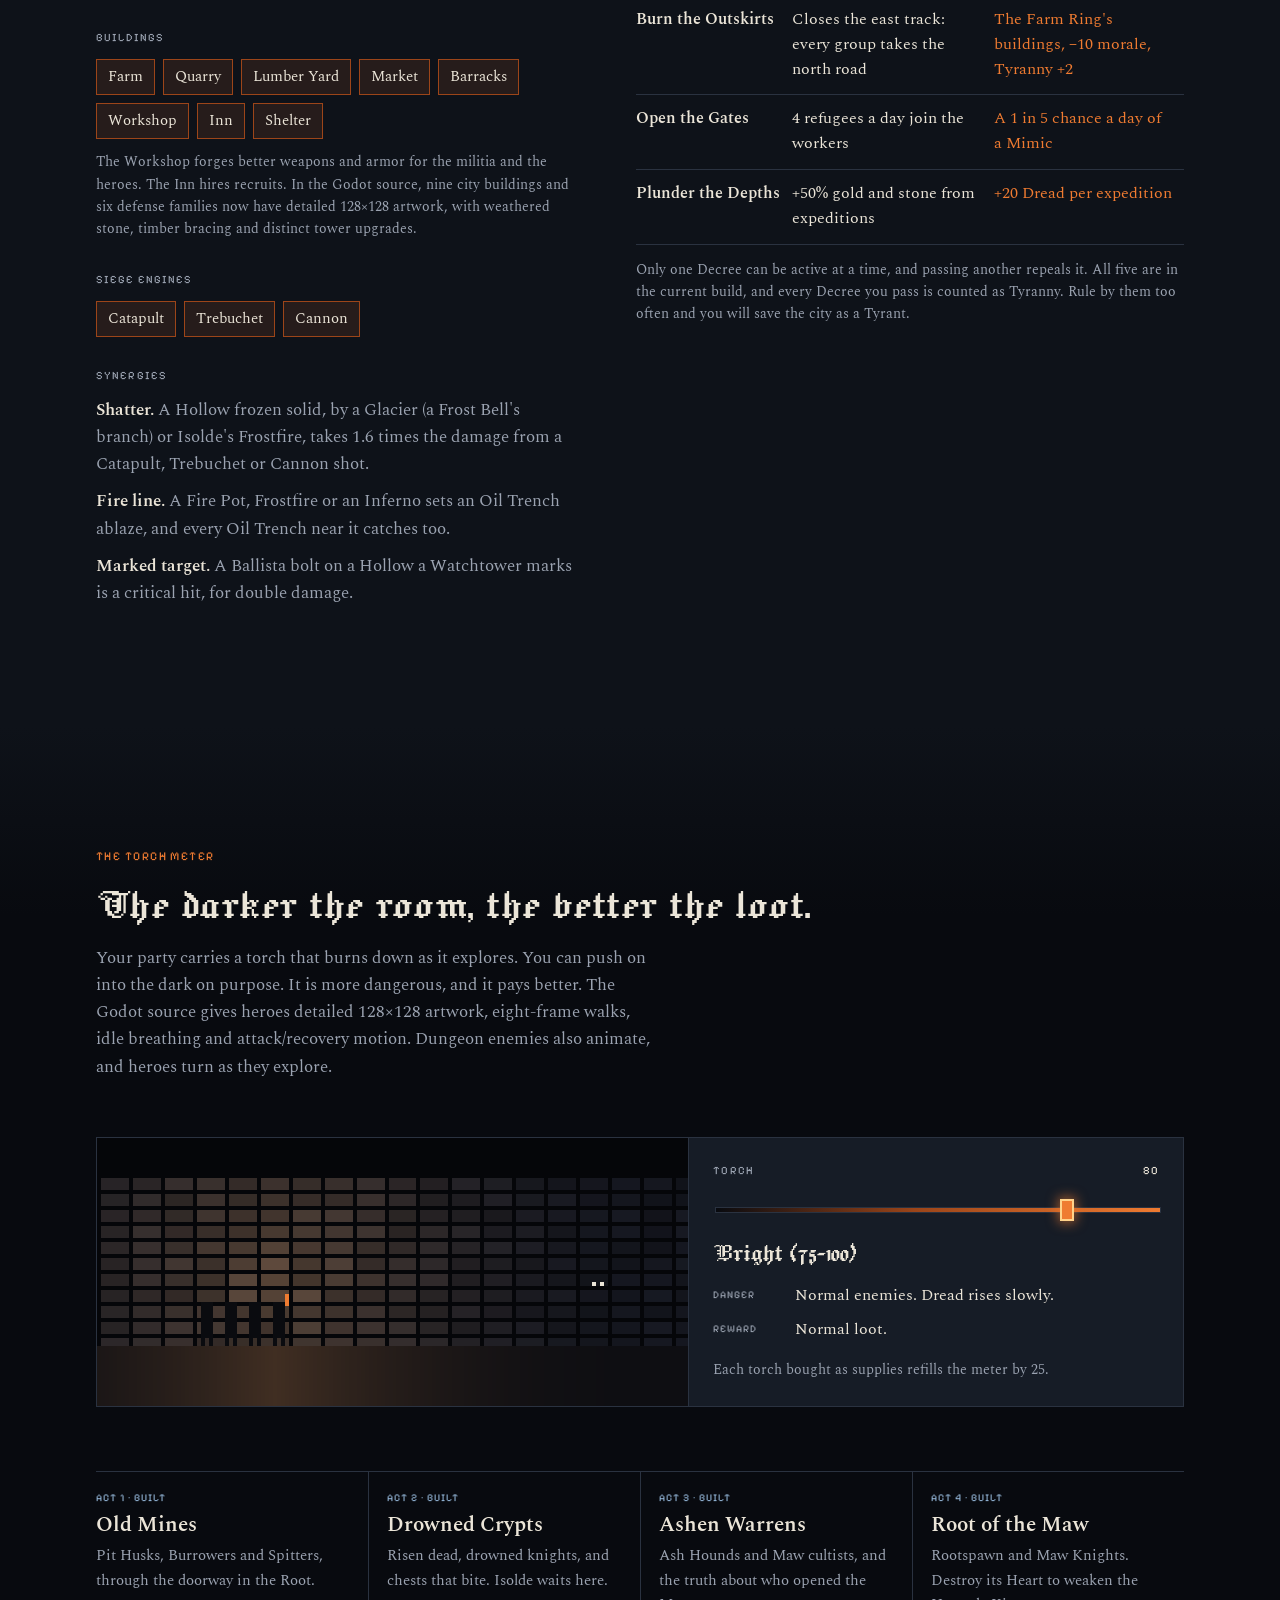
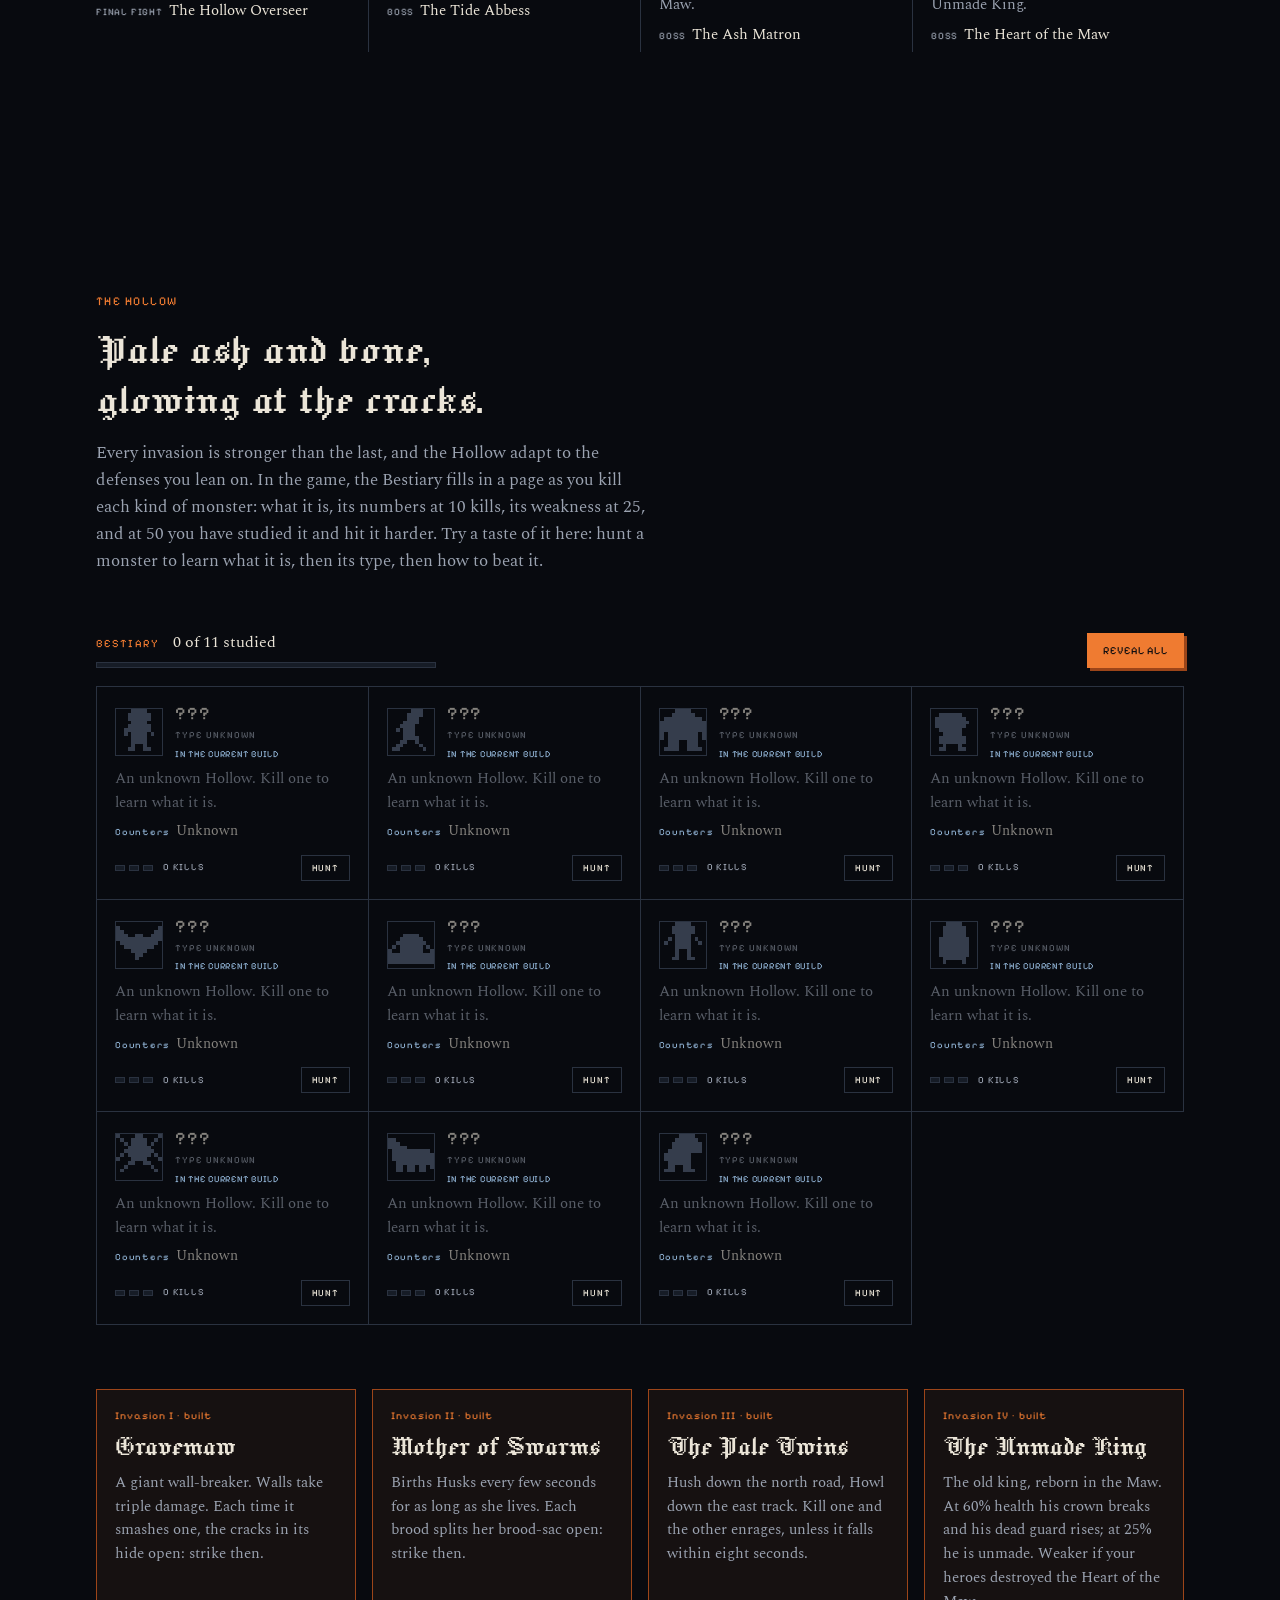
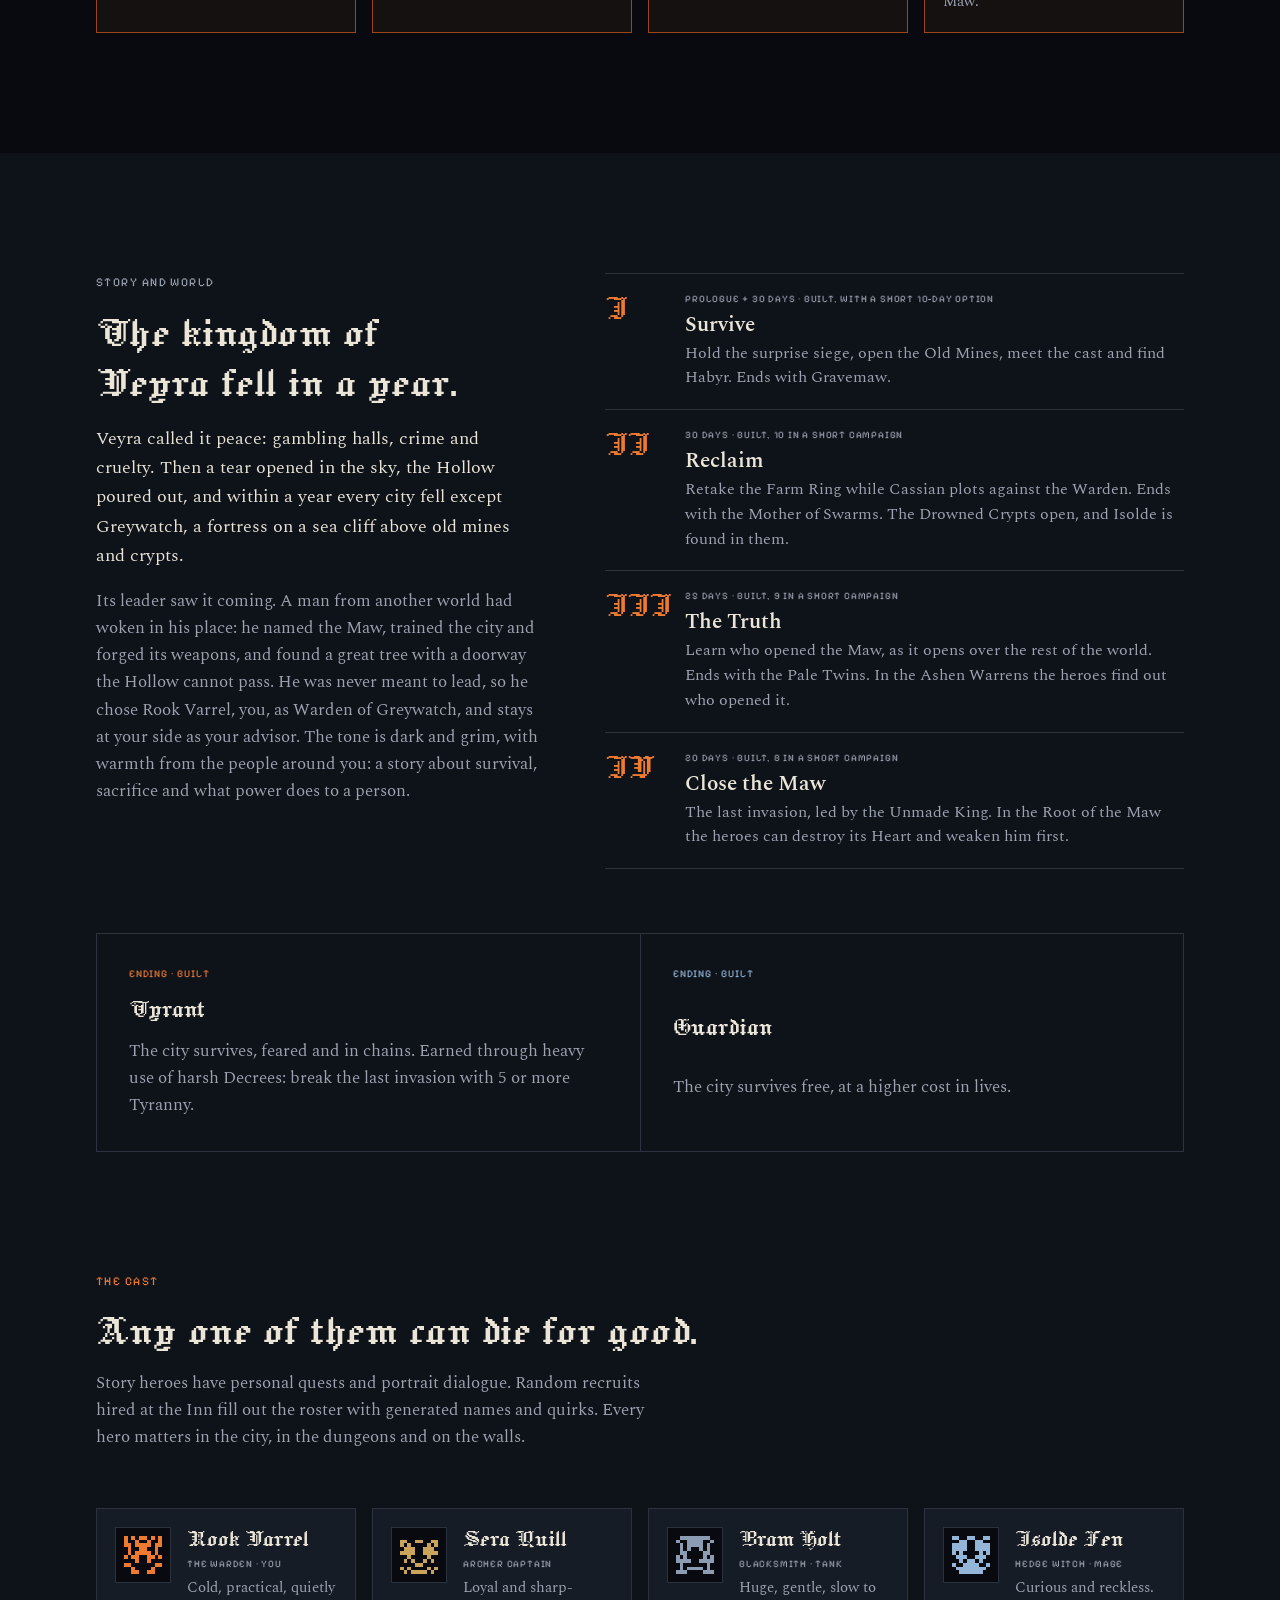
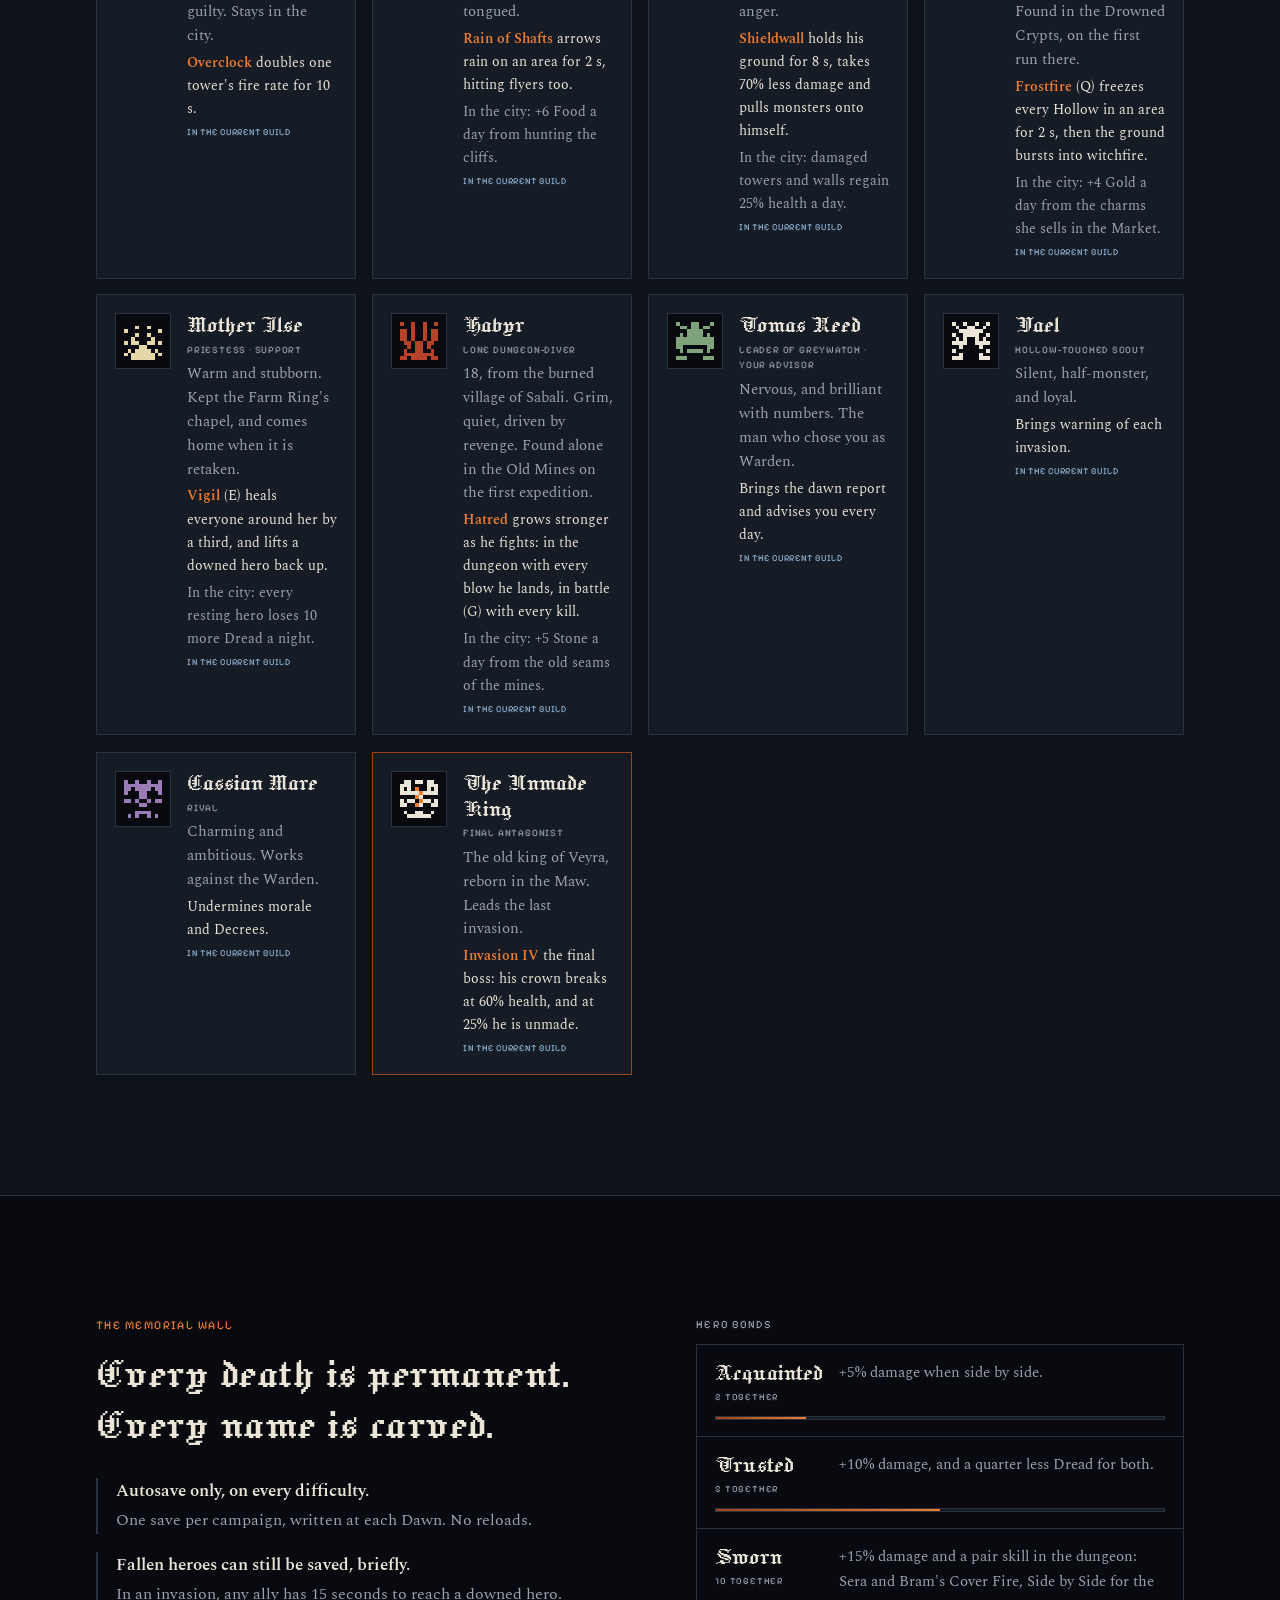
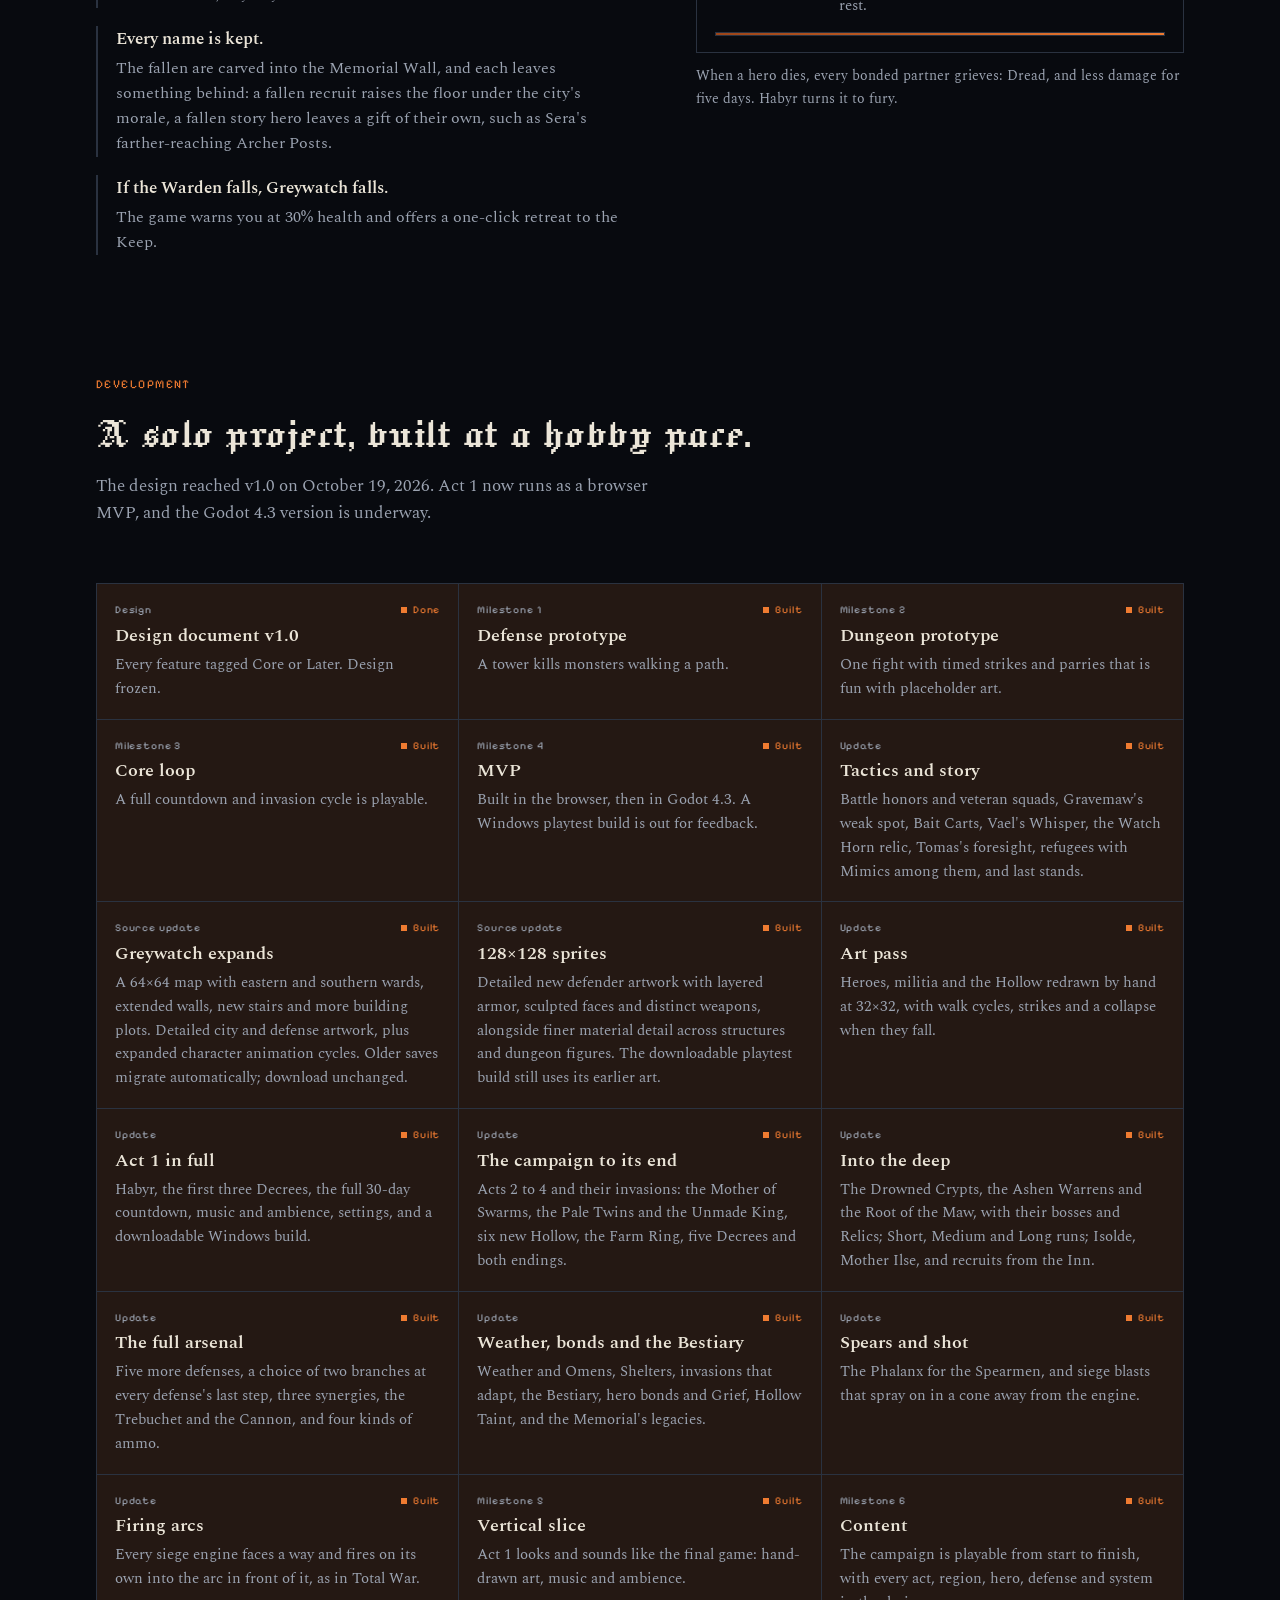
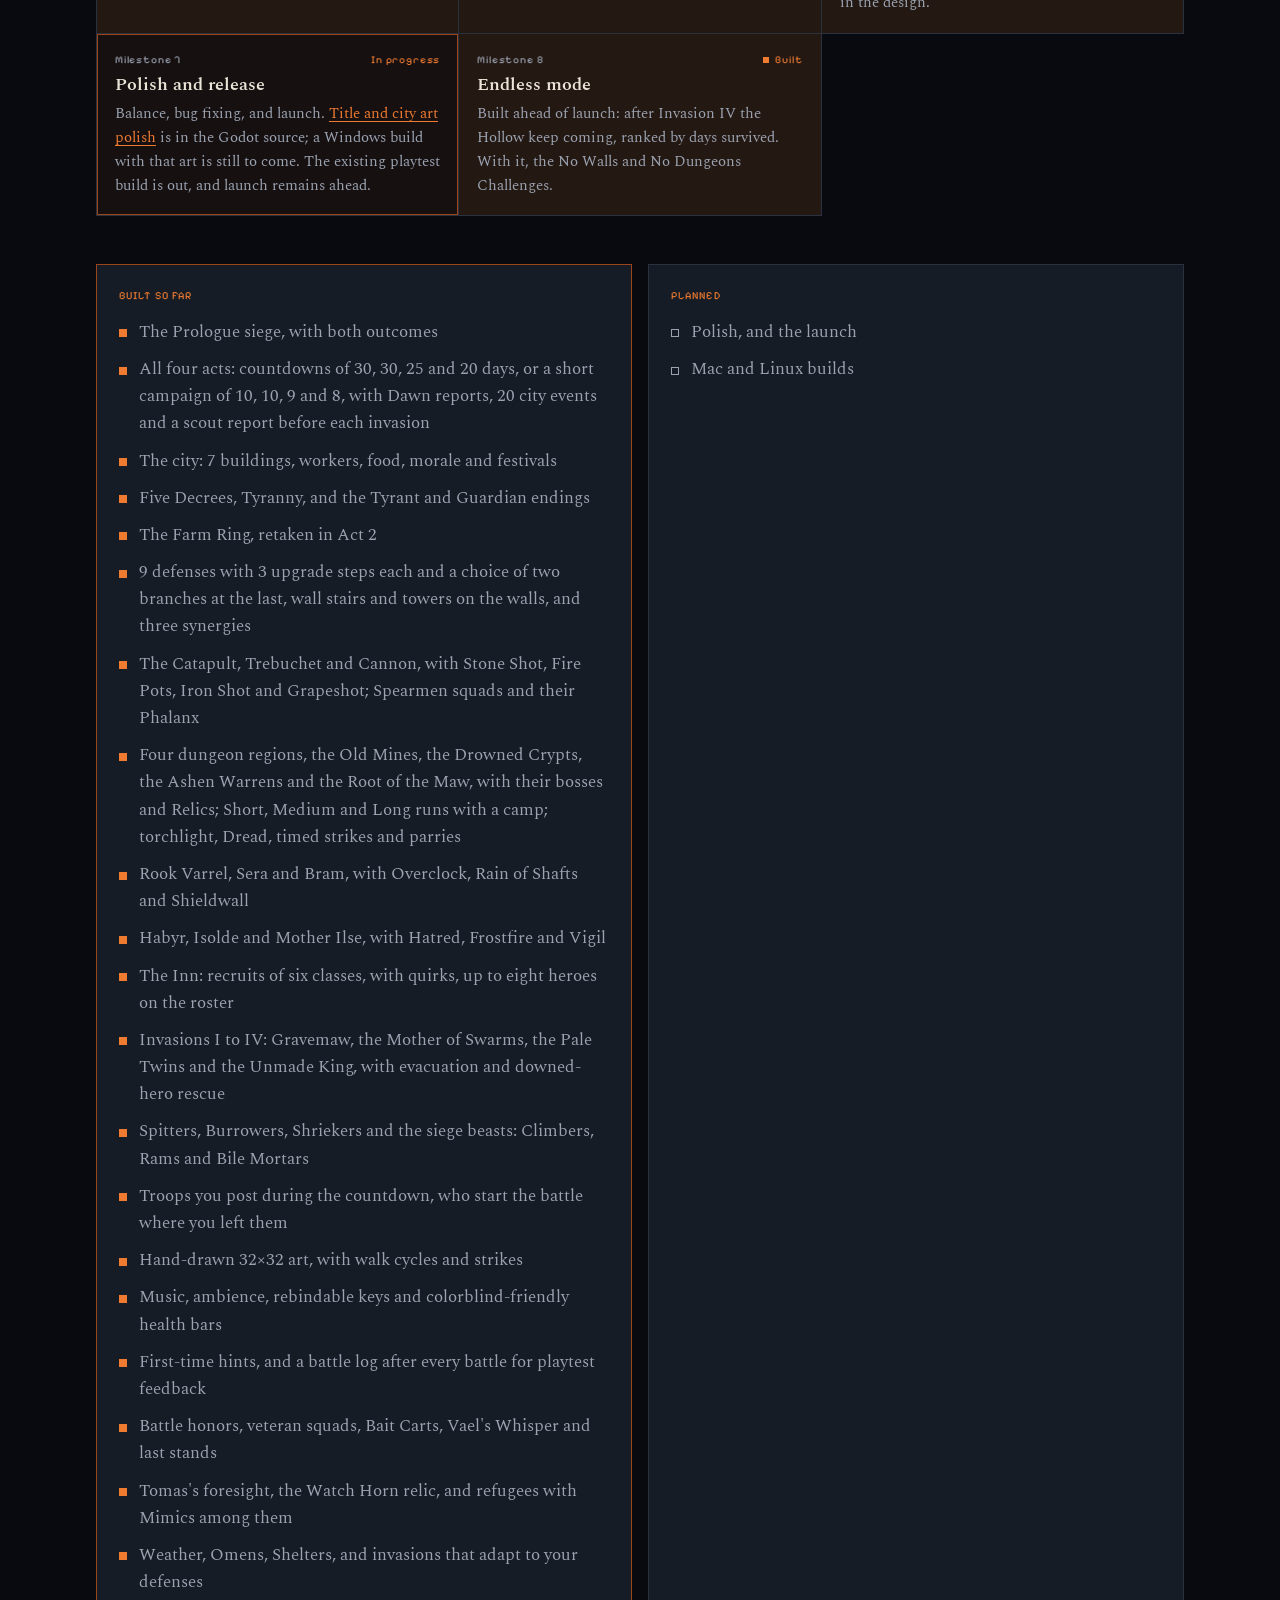
==== commit c30a66d5: "Show the expanded Greywatch and animation source update" ====
--- a/index.html
+++ b/index.html
@@ -164,6 +164,7 @@
             <li><strong>A last stand.</strong> A downed hero can spend their last seconds on their feet, unbreakable, and their example steels everyone else for the rest of the battle.</li>
             <li><strong>Post them before the horn.</strong> During the countdown your troops stand in the city and take the same orders. Wherever they stand when the last day ends is where the battle begins.</li>
             <li><strong>Crewed siege engines with firing arcs.</strong> Put a squad on the Catapult, the Trebuchet or the Cannon and it fires on its own, but only into its firing arc: a wedge in front of it, shown in orange when you select it, as in Total War. Click to turn it; it swings round at its own pace, the Trebuchet slowest. It spends the ammo you stockpiled: Stone Shot or Fire Pots, Iron Shot or Grapeshot (T switches it). A Catapult's or Trebuchet's shot bursts in a cone that sprays on past where it lands. The Cannon is loud: Gloomwings come for its crew.</li>
+            <li><strong>A larger city.</strong> The Godot source expands Greywatch to 64&times;64 tiles, with two new wards behind extended curtain walls. Defenders and the Hollow have richer walking, idle and attack motion.</li>
             <li><strong>The Phalanx.</strong> Select Spearmen, press P and click where they should face. In the Godot source, the formation uses their current steel-rimmed wooden shields. They lock shields in ranks and hold there: their spears reach over the front rank, they hit harder and shrug off half of every blow from the front, but they strike only the Hollow in front of them.</li>
             <li><strong>Time of day, weather and Omens.</strong> The Hollow arrive at dawn, noon, dusk or night, in clear skies, rain, fog, snow or wind, and from the second invasion under an Omen such as a Blood Moon. The scout report tells you, so the last days of the countdown are for adapting.</li>
             <li><strong>The Hollow adapt.</strong> If one kind of tower deals more than 40% of the damage in an invasion, the next host resists it.</li>
@@ -234,7 +235,7 @@
         <div class="sub">
           <span class="label">Buildings</span>
           <div class="chips"><span class="built">Farm</span><span class="built">Quarry</span><span class="built">Lumber Yard</span><span class="built">Market</span><span class="built">Barracks</span><span class="built">Workshop</span><span class="built">Inn</span><span class="built">Shelter</span></div>
-          <p class="chips-note">The Workshop forges better weapons and armor for the militia and the heroes. The Inn hires recruits. In the Godot source, structure sprites now use 128&times;128 textures with timber grain and chipped masonry.</p>
+          <p class="chips-note">The Workshop forges better weapons and armor for the militia and the heroes. The Inn hires recruits. In the Godot source, nine city buildings and six defense families now have detailed 128&times;128 artwork, with weathered stone, timber bracing and distinct tower upgrades.</p>
         </div>
         <div class="sub">
           <span class="label">Siege engines</span>
@@ -271,7 +272,7 @@
       <div class="section-head">
         <p class="eyebrow">The torch meter</p>
         <h2>The darker the room, the better the loot.</h2>
-        <p class="lede">Your party carries a torch that burns down as it explores. You can push on into the dark on purpose. It is more dangerous, and it pays better. The Godot source now gives heroes detailed 128&times;128 sprite artwork with sculpted faces, armor and robes; dungeon enemies also have finer material detail.</p>
+        <p class="lede">Your party carries a torch that burns down as it explores. You can push on into the dark on purpose. It is more dangerous, and it pays better. The Godot source gives heroes detailed 128&times;128 artwork, eight-frame walks, idle breathing and attack/recovery motion. Dungeon enemies also animate, and heroes turn as they explore.</p>
       </div>
       <div class="torch-box">
         <div class="corridor" id="corridor"><canvas id="corridor-canvas" aria-hidden="true"></canvas></div>
@@ -398,6 +399,7 @@
         <li class="done"><span class="n"><span>Milestone 3</span><span class="state">Built</span></span><h3>Core loop</h3><p>A full countdown and invasion cycle is playable.</p></li>
         <li class="done"><span class="n"><span>Milestone 4</span><span class="state">Built</span></span><h3>MVP</h3><p>Built in the browser, then in Godot 4.3. A Windows playtest build is out for feedback.</p></li>
         <li class="done"><span class="n"><span>Update</span><span class="state">Built</span></span><h3>Tactics and story</h3><p>Battle honors and veteran squads, Gravemaw's weak spot, Bait Carts, Vael's Whisper, the Watch Horn relic, Tomas's foresight, refugees with Mimics among them, and last stands.</p></li>
+        <li class="done"><span class="n"><span>Source update</span><span class="state">Built</span></span><h3>Greywatch expands</h3><p>A 64&times;64 map with eastern and southern wards, extended walls, new stairs and more building plots. Detailed city and defense artwork, plus expanded character animation cycles. Older saves migrate automatically; download unchanged.</p></li>
         <li class="done"><span class="n"><span>Source update</span><span class="state">Built</span></span><h3>128&times;128 sprites</h3><p>Detailed new defender artwork with layered armor, sculpted faces and distinct weapons, alongside finer material detail across structures and dungeon figures. The downloadable playtest build still uses its earlier art.</p></li>
         <li class="done"><span class="n"><span>Update</span><span class="state">Built</span></span><h3>Art pass</h3><p>Heroes, militia and the Hollow redrawn by hand at 32&times;32, with walk cycles, strikes and a collapse when they fall.</p></li>
         <li class="done"><span class="n"><span>Update</span><span class="state">Built</span></span><h3>Act 1 in full</h3><p>Habyr, the first three Decrees, the full 30-day countdown, music and ambience, settings, and a downloadable Windows build.</p></li>
